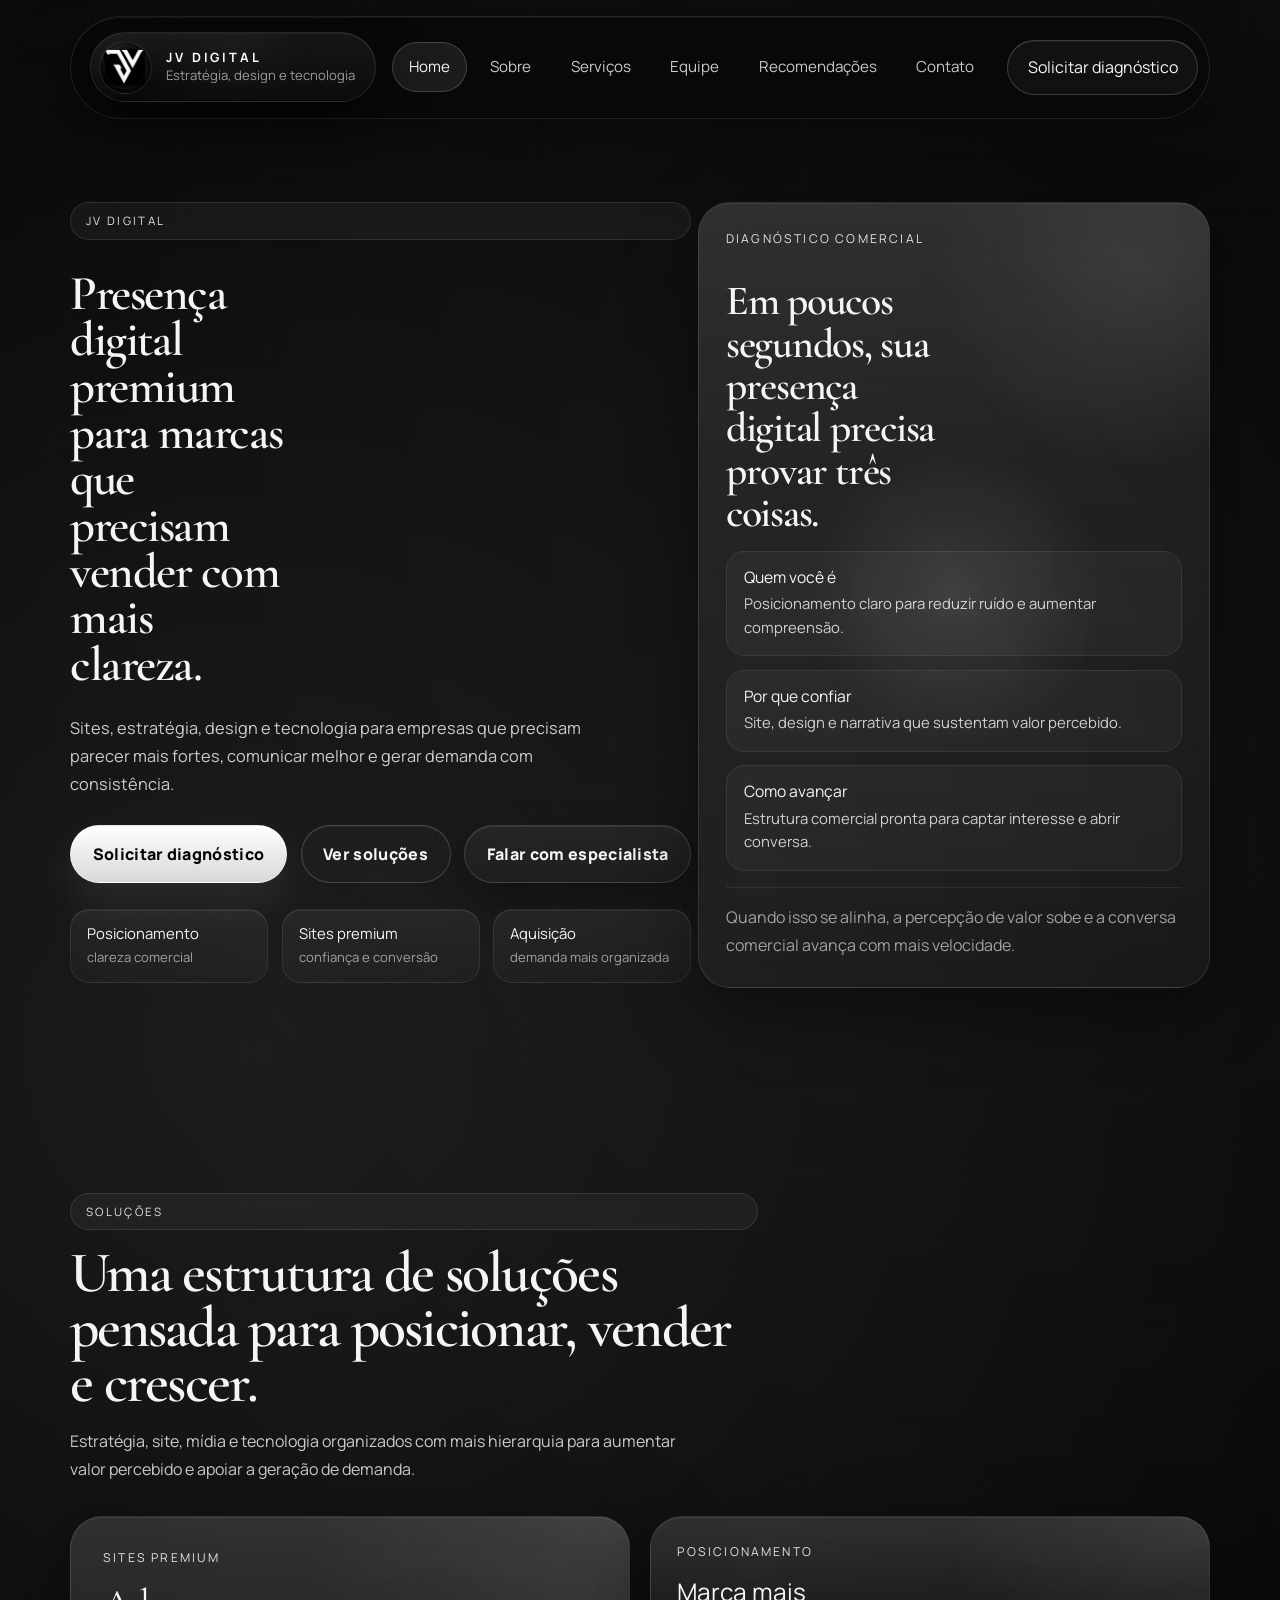
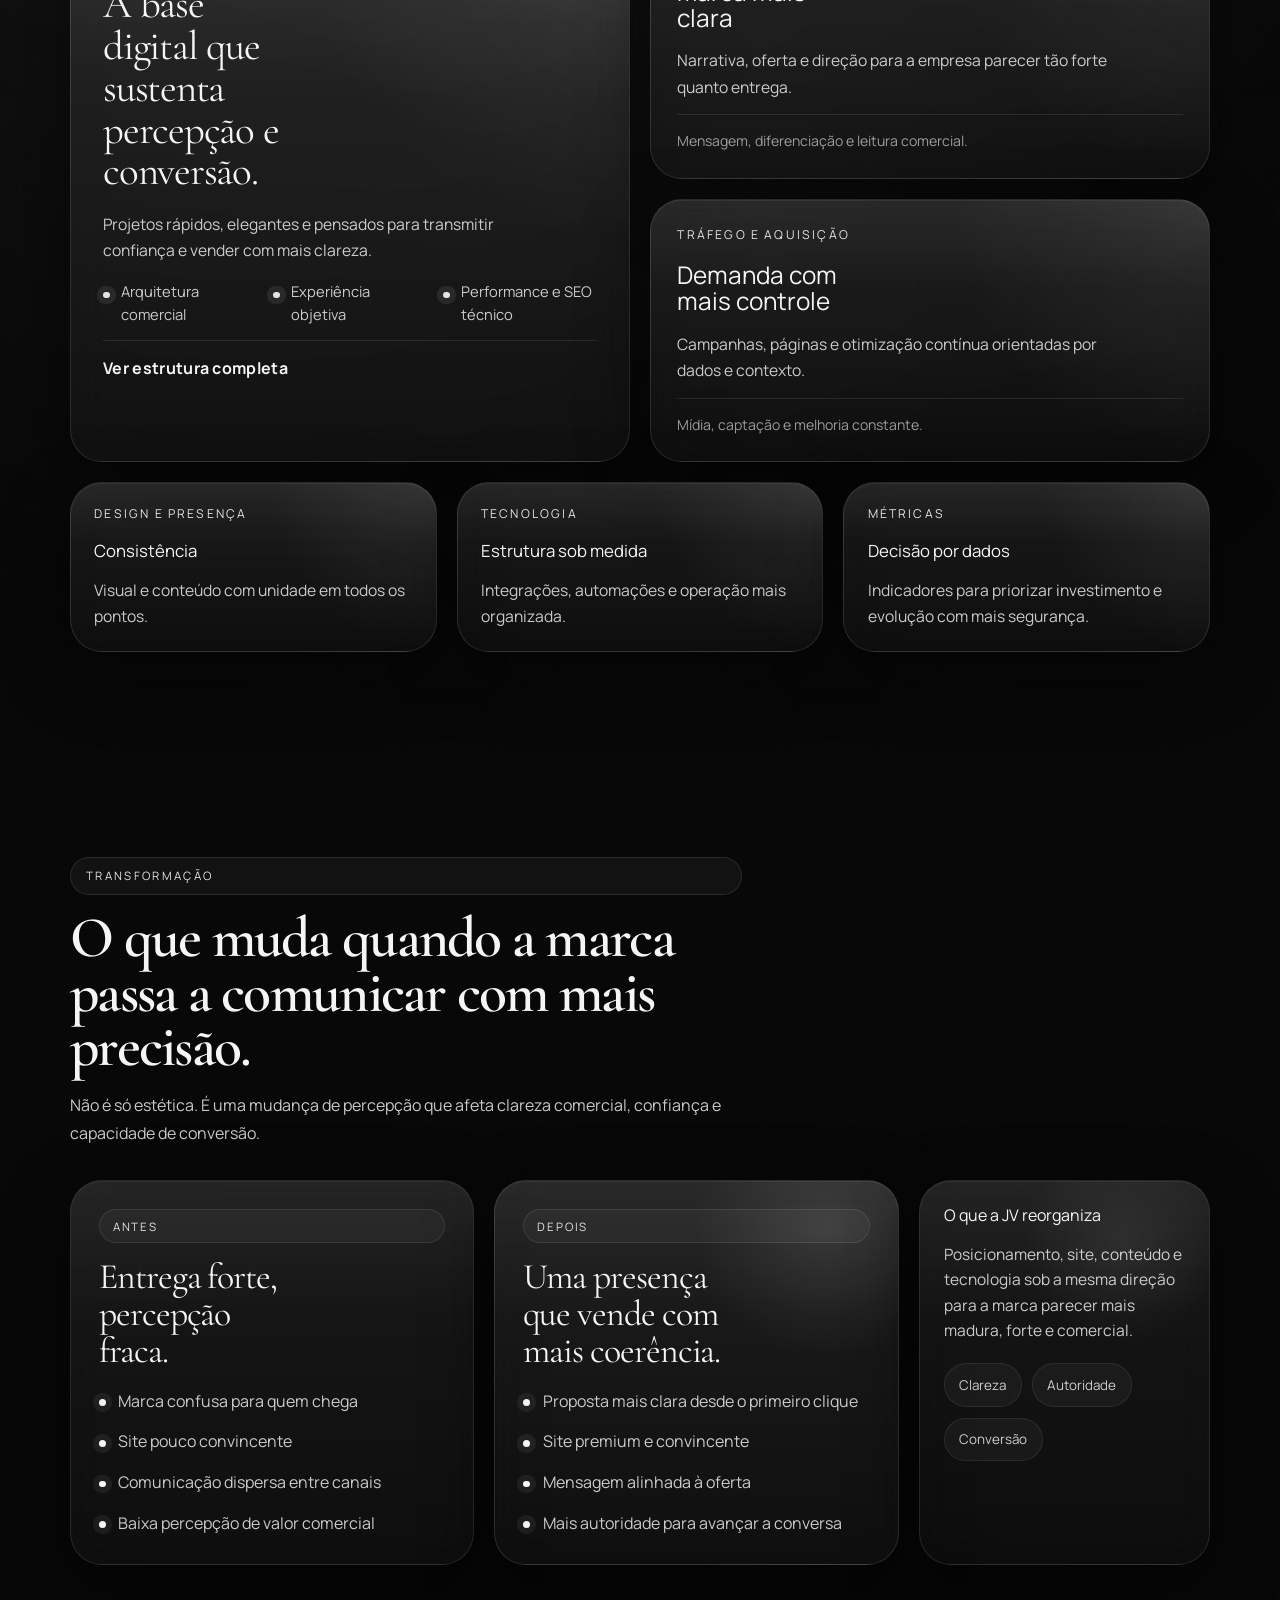
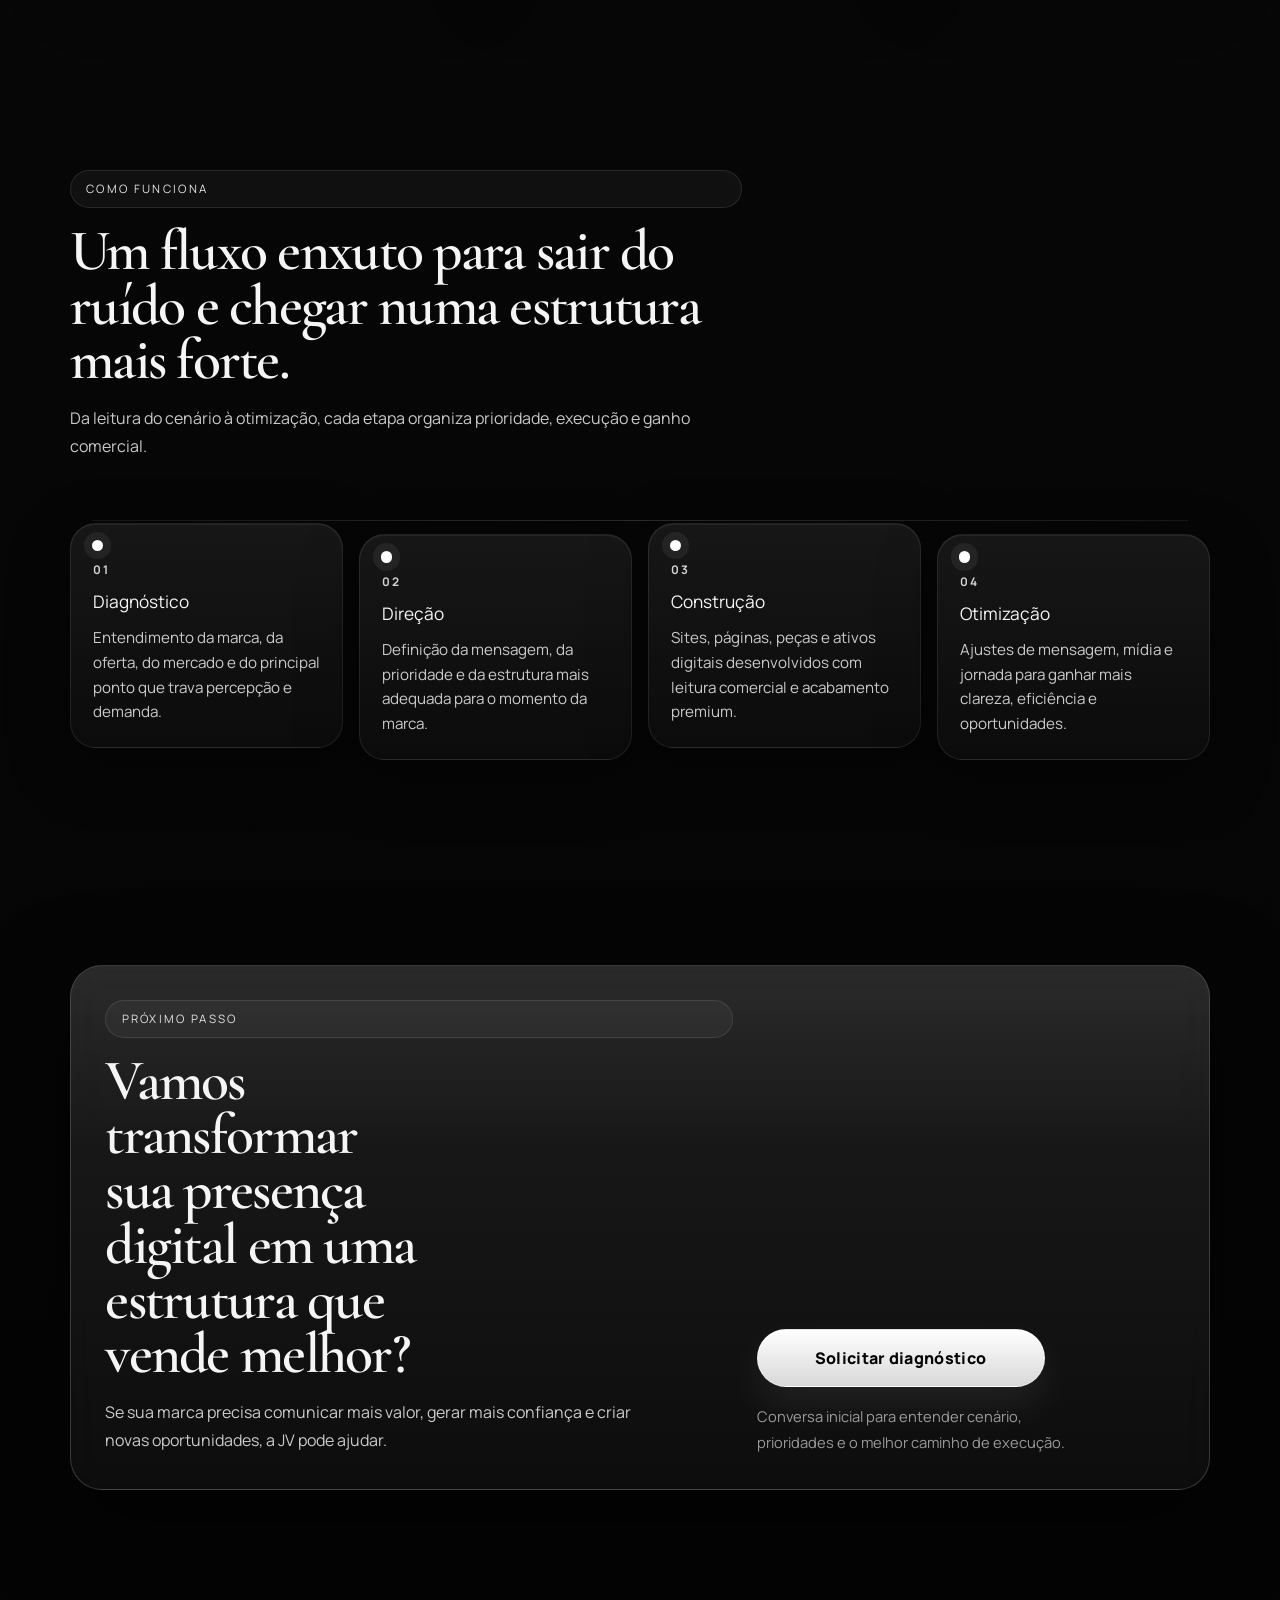
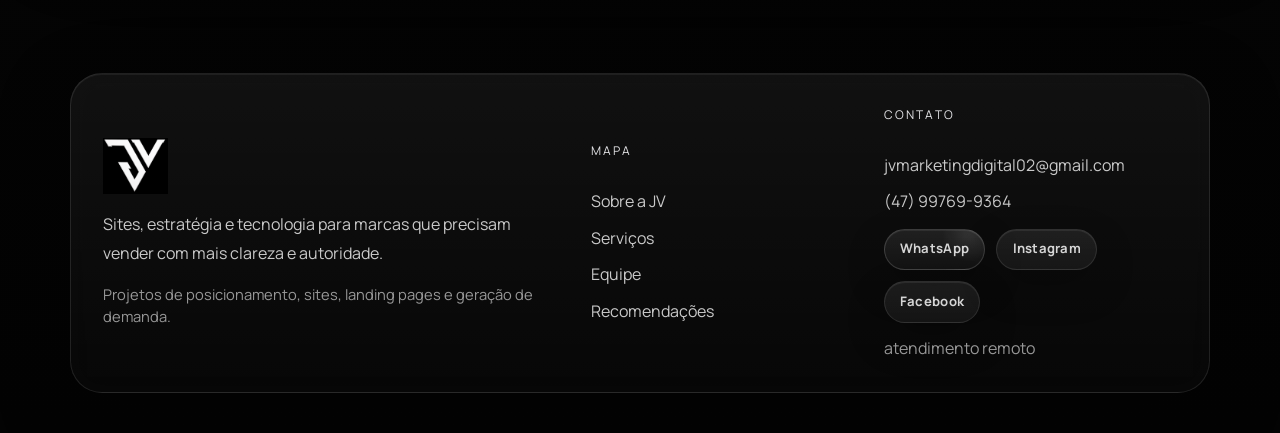
==== index.html @ 5d3bb188 "confg e-mail" ====
<!DOCTYPE html>
<html lang="pt-BR">
<head>
    <meta charset="UTF-8">
    <meta name="viewport" content="width=device-width, initial-scale=1.0">
    <title>JV Digital | Presen&ccedil;a digital premium para vender com clareza</title>
    <meta name="description" content="A JV Digital cria sites, estrat&eacute;gia, design e tecnologia para empresas que precisam comunicar mais valor, vender com mais clareza e gerar demanda com consist&ecirc;ncia.">
    <meta name="theme-color" content="#090806">
    <link rel="icon" href="./assets/img/favicon.svg" type="image/svg+xml">
    <link rel="preconnect" href="https://fonts.googleapis.com">
    <link rel="preconnect" href="https://fonts.gstatic.com" crossorigin>
    <link href="https://fonts.googleapis.com/css2?family=Cormorant+Garamond:wght@500;600;700&family=Manrope:wght@400;500;600;700;800&display=swap" rel="stylesheet">
    <link rel="preload" href="./assets/img/logo-jv-preloader.svg" as="image" type="image/svg+xml">
    <style>html,body{background:#000;}</style>
    <link rel="stylesheet" href="./assets/css/reset.css">
    <link rel="stylesheet" href="./assets/css/variables.css">
    <link rel="stylesheet" href="./assets/css/global.css">
    <link rel="stylesheet" href="./assets/css/animations.css">
    <link rel="stylesheet" href="./assets/css/components.css">
    <link rel="stylesheet" href="./assets/css/pages.css">
</head>
<body class="page-home">
    <div id="jv-preloader" class="jv-preloader" aria-label="Carregando JV Digital">
        <div class="jv-preloader__scene">
            <div class="jv-preloader__aura" aria-hidden="true"></div>
            <img
                src="./assets/img/logo-jv-preloader.svg"
                alt="Logo JV Digital"
                class="jv-preloader__logo"
                fetchpriority="high"
                decoding="async"
            >
            <span class="jv-preloader__line" aria-hidden="true"></span>
        </div>
    </div>

    <header class="site-header">
        <div class="container">
            <div class="header-inner">
                <a class="brand-badge" href="./index.html" aria-label="JV Digital - p&aacute;gina inicial">
                    <span class="brand-badge__media">
                        <img src="./assets/img/logo1.png" alt="JV Digital" class="brand-badge__logo">
                    </span>
                    <span class="brand-badge__content">
                        <strong class="brand-badge__title">JV Digital</strong>
                        <small class="brand-badge__subtitle">Estrat&eacute;gia, design e tecnologia</small>
                    </span>
                </a>
                <button class="menu-toggle" id="menuToggle" aria-label="Abrir menu principal" aria-controls="mainNav" aria-expanded="false">
                    <span></span>
                    <span></span>
                    <span></span>
                </button>
                <nav class="main-nav" id="mainNav" aria-label="Principal">
                    <a href="index.html" aria-current="page">Home</a>
                    <a href="sobre.html">Sobre</a>
                    <a href="servicos.html">Servi&ccedil;os</a>
                    <a href="equipe.html">Equipe</a>
                    <a href="carta-recomendacao.html">Recomenda&ccedil;&otilde;es</a>
                    <a href="contato.html">Contato</a>
                </nav>
                <a href="./contato.html#diagnostico" class="header-cta" aria-label="Ir para o formul&aacute;rio de diagn&oacute;stico da JV Digital">Solicitar diagn&oacute;stico</a>
            </div>
        </div>
    </header>

    <main>
        <section class="page-hero">
            <div class="container hero-grid">
                <div class="hero-copy" data-reveal>
                    <span class="section-tag">JV Digital</span>
                    <h1>Presen&ccedil;a digital premium para marcas que precisam vender com mais clareza.</h1>
                    <p class="lead">Sites, estrat&eacute;gia, design e tecnologia para empresas que precisam parecer mais fortes, comunicar melhor e gerar demanda com consist&ecirc;ncia.</p>
                    <div class="hero-actions hero-actions--home">
                        <a href="./contato.html#diagnostico" class="btn btn-primary">Solicitar diagn&oacute;stico</a>
                        <a href="./servicos.html" class="btn btn-secondary btn--desktop-only">Ver solu&ccedil;&otilde;es</a>
                        <a href="https://wa.me/5547997699364?text=Ol%C3%A1%2C%20JV%20Digital%21%20Gostaria%20de%20solicitar%20um%20diagn%C3%B3stico%20para%20minha%20marca." class="btn btn-ghost btn--whatsapp" target="_blank" rel="noopener noreferrer" aria-label="Falar com especialista da JV Digital no WhatsApp">Falar com especialista</a>
                    </div>
                    <div class="hero-strip" aria-label="Frentes principais da JV Digital">
                        <article class="hero-strip__item">
                            <strong>Posicionamento</strong>
                            <span>clareza comercial</span>
                        </article>
                        <article class="hero-strip__item">
                            <strong>Sites premium</strong>
                            <span>confian&ccedil;a e convers&atilde;o</span>
                        </article>
                        <article class="hero-strip__item">
                            <strong>Aquisi&ccedil;&atilde;o</strong>
                            <span>demanda mais organizada</span>
                        </article>
                    </div>
                </div>

                <aside class="spotlight-panel hero-panel hero-panel--diagnostic" data-reveal data-spotlight>
                    <span class="panel-eyebrow">Diagn&oacute;stico comercial</span>
                    <h2>Em poucos segundos, sua presen&ccedil;a digital precisa provar tr&ecirc;s coisas.</h2>
                    <div class="hero-panel__checks">
                        <article class="hero-panel__check">
                            <strong>Quem voc&ecirc; &eacute;</strong>
                            <p>Posicionamento claro para reduzir ru&iacute;do e aumentar compreens&atilde;o.</p>
                        </article>
                        <article class="hero-panel__check">
                            <strong>Por que confiar</strong>
                            <p>Site, design e narrativa que sustentam valor percebido.</p>
                        </article>
                        <article class="hero-panel__check">
                            <strong>Como avan&ccedil;ar</strong>
                            <p>Estrutura comercial pronta para captar interesse e abrir conversa.</p>
                        </article>
                    </div>
                    <p class="panel-note">Quando isso se alinha, a percep&ccedil;&atilde;o de valor sobe e a conversa comercial avan&ccedil;a com mais velocidade.</p>
                </aside>
            </div>
        </section>

        <section class="section section-solutions">
            <div class="container">
                <div class="section-heading" data-reveal>
                    <span class="section-tag">Solu&ccedil;&otilde;es</span>
                    <h2>Uma estrutura de solu&ccedil;&otilde;es pensada para posicionar, vender e crescer.</h2>
                    <p>Estrat&eacute;gia, site, m&iacute;dia e tecnologia organizados com mais hierarquia para aumentar valor percebido e apoiar a gera&ccedil;&atilde;o de demanda.</p>
                </div>
                <div class="solutions-editorial">
                    <article class="feature-card feature-card--primary" data-reveal data-spotlight>
                        <span class="feature-kicker">Sites premium</span>
                        <h3>A base digital que sustenta percep&ccedil;&atilde;o e convers&atilde;o.</h3>
                        <p>Projetos r&aacute;pidos, elegantes e pensados para transmitir confian&ccedil;a e vender com mais clareza.</p>
                        <ul class="feature-list feature-list--compact">
                            <li>Arquitetura comercial</li>
                            <li>Experi&ecirc;ncia objetiva</li>
                            <li>Performance e SEO t&eacute;cnico</li>
                        </ul>
                        <a href="servicos.html" class="feature-card__cta">Ver estrutura completa</a>
                    </article>
                    <article class="feature-card feature-card--medium feature-card--positioning" data-reveal data-spotlight>
                        <span class="feature-kicker">Posicionamento</span>
                        <h3>Marca mais clara</h3>
                        <p>Narrativa, oferta e dire&ccedil;&atilde;o para a empresa parecer t&atilde;o forte quanto entrega.</p>
                        <span class="feature-card__note">Mensagem, diferencia&ccedil;&atilde;o e leitura comercial.</span>
                    </article>
                    <article class="feature-card feature-card--medium feature-card--traffic" data-reveal data-spotlight>
                        <span class="feature-kicker">Tr&aacute;fego e aquisi&ccedil;&atilde;o</span>
                        <h3>Demanda com mais controle</h3>
                        <p>Campanhas, p&aacute;ginas e otimiza&ccedil;&atilde;o cont&iacute;nua orientadas por dados e contexto.</p>
                        <span class="feature-card__note">M&iacute;dia, capta&ccedil;&atilde;o e melhoria constante.</span>
                    </article>
                    <article class="feature-card feature-card--compact feature-card--design" data-reveal data-spotlight>
                        <span class="feature-kicker">Design e presen&ccedil;a</span>
                        <h3>Consist&ecirc;ncia</h3>
                        <p>Visual e conte&uacute;do com unidade em todos os pontos.</p>
                    </article>
                    <article class="feature-card feature-card--compact feature-card--technology" data-reveal data-spotlight>
                        <span class="feature-kicker">Tecnologia</span>
                        <h3>Estrutura sob medida</h3>
                        <p>Integra&ccedil;&otilde;es, automa&ccedil;&otilde;es e opera&ccedil;&atilde;o mais organizada.</p>
                    </article>
                    <article class="feature-card feature-card--compact feature-card--metrics" data-reveal data-spotlight>
                        <span class="feature-kicker">M&eacute;tricas</span>
                        <h3>Decis&atilde;o por dados</h3>
                        <p>Indicadores para priorizar investimento e evolu&ccedil;&atilde;o com mais seguran&ccedil;a.</p>
                    </article>
                </div>
            </div>
        </section>

        <section class="section section-shift">
            <div class="container">
                <div class="section-heading section-heading--shift" data-reveal>
                    <span class="section-tag">Transforma&ccedil;&atilde;o</span>
                    <h2>O que muda quando a marca passa a comunicar com mais precis&atilde;o.</h2>
                    <p>N&atilde;o &eacute; s&oacute; est&eacute;tica. &Eacute; uma mudan&ccedil;a de percep&ccedil;&atilde;o que afeta clareza comercial, confian&ccedil;a e capacidade de convers&atilde;o.</p>
                </div>
                <div class="shift-grid">
                    <article class="shift-card shift-card--before" data-reveal>
                        <span class="shift-card__label">Antes</span>
                        <h3>Entrega forte, percep&ccedil;&atilde;o fraca.</h3>
                        <ul class="shift-list">
                            <li>Marca confusa para quem chega</li>
                            <li>Site pouco convincente</li>
                            <li>Comunica&ccedil;&atilde;o dispersa entre canais</li>
                            <li>Baixa percep&ccedil;&atilde;o de valor comercial</li>
                        </ul>
                    </article>
                    <article class="shift-card shift-card--after" data-reveal data-spotlight>
                        <span class="shift-card__label">Depois</span>
                        <h3>Uma presen&ccedil;a que vende com mais coer&ecirc;ncia.</h3>
                        <ul class="shift-list">
                            <li>Proposta mais clara desde o primeiro clique</li>
                            <li>Site premium e convincente</li>
                            <li>Mensagem alinhada &agrave; oferta</li>
                            <li>Mais autoridade para avan&ccedil;ar a conversa</li>
                        </ul>
                    </article>
                    <aside class="shift-aside" data-reveal>
                        <strong>O que a JV reorganiza</strong>
                        <p>Posicionamento, site, conte&uacute;do e tecnologia sob a mesma dire&ccedil;&atilde;o para a marca parecer mais madura, forte e comercial.</p>
                        <div class="shift-aside__chips">
                            <span>Clareza</span>
                            <span>Autoridade</span>
                            <span>Convers&atilde;o</span>
                        </div>
                    </aside>
                </div>
            </div>
        </section>

        <section class="section section-process">
            <div class="container">
                <div class="section-heading section-heading--process" data-reveal>
                    <span class="section-tag">Como funciona</span>
                    <h2>Um fluxo enxuto para sair do ru&iacute;do e chegar numa estrutura mais forte.</h2>
                    <p>Da leitura do cen&aacute;rio &agrave; otimiza&ccedil;&atilde;o, cada etapa organiza prioridade, execu&ccedil;&atilde;o e ganho comercial.</p>
                </div>
                <div class="timeline-flow" data-reveal>
                    <article class="timeline-step">
                        <span class="timeline-step__index">01</span>
                        <h3>Diagn&oacute;stico</h3>
                        <p>Entendimento da marca, da oferta, do mercado e do principal ponto que trava percep&ccedil;&atilde;o e demanda.</p>
                    </article>
                    <article class="timeline-step">
                        <span class="timeline-step__index">02</span>
                        <h3>Dire&ccedil;&atilde;o</h3>
                        <p>Defini&ccedil;&atilde;o da mensagem, da prioridade e da estrutura mais adequada para o momento da marca.</p>
                    </article>
                    <article class="timeline-step">
                        <span class="timeline-step__index">03</span>
                        <h3>Constru&ccedil;&atilde;o</h3>
                        <p>Sites, p&aacute;ginas, pe&ccedil;as e ativos digitais desenvolvidos com leitura comercial e acabamento premium.</p>
                    </article>
                    <article class="timeline-step">
                        <span class="timeline-step__index">04</span>
                        <h3>Otimiza&ccedil;&atilde;o</h3>
                        <p>Ajustes de mensagem, m&iacute;dia e jornada para ganhar mais clareza, efici&ecirc;ncia e oportunidades.</p>
                    </article>
                </div>
            </div>
        </section>

        <section class="section section-cta-home">
            <div class="container">
                <div class="cta-panel cta-panel--home" data-reveal data-spotlight>
                    <div class="cta-panel__content">
                        <span class="section-tag">Pr&oacute;ximo passo</span>
                        <h2>Vamos transformar sua presen&ccedil;a digital em uma estrutura que vende melhor?</h2>
                        <p>Se sua marca precisa comunicar mais valor, gerar mais confian&ccedil;a e criar novas oportunidades, a JV pode ajudar.</p>
                    </div>
                    <div class="cta-panel__conversion">
                        <a href="./contato.html#diagnostico" class="btn btn-primary">Solicitar diagn&oacute;stico</a>
                        <p class="small-note">Conversa inicial para entender cen&aacute;rio, prioridades e o melhor caminho de execu&ccedil;&atilde;o.</p>
                    </div>
                </div>
            </div>
        </section>
    </main>

    <footer class="site-footer">
        <div class="container">
            <div class="footer-grid" data-reveal>
                <div class="footer-brand">
                    <img src="./assets/img/logo1.png" alt="JV Digital" class="footer-logo">
                    <p>Sites, estrat&eacute;gia e tecnologia para marcas que precisam vender com mais clareza e autoridade.</p>
                    <span class="footer-note">Projetos de posicionamento, sites, landing pages e gera&ccedil;&atilde;o de demanda.</span>
                </div>
                <div class="footer-column">
                    <span class="footer-title">Mapa</span>
                    <a href="sobre.html">Sobre a JV</a>
                    <a href="servicos.html">Servi&ccedil;os</a>
                    <a href="equipe.html">Equipe</a>
                    <a href="carta-recomendacao.html">Recomenda&ccedil;&otilde;es</a>
                </div>
                <div class="footer-column">
                    <span class="footer-title">Contato</span>
                    <a href="mailto:jvmarketingdigital02@gmail.com">jvmarketingdigital02@gmail.com</a>
                    <a href="https://wa.me/5547997699364?text=Ol%C3%A1%2C%20JV%20Digital%21%20Gostaria%20de%20solicitar%20um%20diagn%C3%B3stico%20para%20minha%20marca." target="_blank" rel="noopener noreferrer" aria-label="Chamar a JV Digital no WhatsApp pelo n&uacute;mero 47 99769-9364">(47) 99769-9364</a>
                    <div class="social-links social-links--footer" aria-label="Redes sociais da JV Digital">
                        <a class="social-link social-link--primary" href="https://wa.me/5547997699364?text=Ol%C3%A1%2C%20JV%20Digital%21%20Gostaria%20de%20solicitar%20um%20diagn%C3%B3stico%20para%20minha%20marca." target="_blank" rel="noopener noreferrer" aria-label="Chamar a JV Digital no WhatsApp">WhatsApp</a>
                        <a class="social-link" href="https://www.instagram.com/agenciajv.com.br/" target="_blank" rel="noopener noreferrer" aria-label="Abrir Instagram da JV Digital">Instagram</a>
                        <a class="social-link" href="https://www.facebook.com/profile.php?id=61589395239649" target="_blank" rel="noopener noreferrer" aria-label="Abrir Facebook da JV Digital">Facebook</a>
                    </div>
                    <span class="footer-meta">atendimento remoto</span>
                </div>
            </div>
        </div>
    </footer>

    <script src="./assets/js/main.js"></script>
    <script src="./assets/js/menu.js"></script>
    <script src="./assets/js/animations.js"></script>
    <script src="./assets/js/scroll-effects.js"></script>
</body>
</html>
---- assets/css/variables.css ----
/* Variables */
:root {
    color-scheme: dark;
    --font-body: "Manrope", "Segoe UI", sans-serif;
    --font-display: "Cormorant Garamond", Georgia, serif;
    --color-bg: #030303;
    --color-bg-soft: #080808;
    --color-bg-elevated: #101010;
    --color-surface: rgba(255, 255, 255, 0.045);
    --color-surface-strong: rgba(255, 255, 255, 0.075);
    --color-white: #ffffff;
    --color-text: #f5f5f5;
    --color-text-soft: rgba(255, 255, 255, 0.78);
    --color-muted: rgba(255, 255, 255, 0.58);
    --color-gray-100: #f4f4f5;
    --color-gray-200: #e4e4e7;
    --color-gray-300: #d4d4d8;
    --color-gray-400: #a1a1aa;
    --color-gray-500: #71717a;
    --color-gray-700: #3f3f46;
    --color-gray-800: #27272a;
    --color-gray-900: #18181b;
    --color-border: rgba(255, 255, 255, 0.10);
    --color-border-strong: rgba(255, 255, 255, 0.18);
    --color-primary: #ffffff;
    --color-primary-soft: rgba(255, 255, 255, 0.12);
    --color-accent: #d9d9d9;
    --bg: var(--color-bg);
    --bg-deep: var(--color-bg-soft);
    --bg-panel: rgba(255, 255, 255, 0.045);
    --bg-panel-strong: rgba(255, 255, 255, 0.075);
    --bg-soft: rgba(255, 255, 255, 0.035);
    --surface: var(--color-surface);
    --surface-strong: var(--color-surface-strong);
    --border: var(--color-border);
    --border-strong: var(--color-border-strong);
    --text: var(--color-text);
    --text-soft: var(--color-text-soft);
    --muted: var(--color-muted);
    --accent: var(--color-accent);
    --accent-strong: var(--color-primary);
    --accent-deep: var(--color-gray-500);
    --accent-rgb: 217, 217, 217;
    --panel-gradient: linear-gradient(180deg, rgba(255, 255, 255, 0.075), rgba(255, 255, 255, 0.03));
    --panel-gradient-soft: linear-gradient(180deg, rgba(255, 255, 255, 0.058), rgba(255, 255, 255, 0.02));
    --panel-gradient-strong: linear-gradient(180deg, rgba(255, 255, 255, 0.1), rgba(255, 255, 255, 0.04));
    --shadow-soft: 0 18px 60px rgba(0, 0, 0, 0.38);
    --shadow-premium: 0 30px 90px rgba(0, 0, 0, 0.55);
    --shadow-inset: inset 0 1px 0 rgba(255, 255, 255, 0.06);
    --shadow: var(--shadow-premium);
    --radius-lg: 32px;
    --radius-md: 24px;
    --radius-sm: 18px;
    --radius-xs: 12px;
    --max-width: 1180px;
    --section-gap: clamp(4rem, 8vw, 7rem);
    --transition: 260ms cubic-bezier(0.2, 0.8, 0.2, 1);
}

@media (prefers-reduced-motion: reduce) {
    :root {
        scroll-behavior: auto;
        --transition: 120ms ease;
    }
}
---- assets/css/global.css ----
/* Global styles */
html,
body {
    width: 100%;
    max-width: 100%;
    overflow-x: hidden;
    background-color: var(--color-bg);
}

body {
    overflow-x: hidden;
    overscroll-behavior-x: none;
    font-family: var(--font-body);
    color: var(--text);
    background:
        radial-gradient(circle at 20% 20%, rgba(255, 255, 255, 0.08), transparent 28%),
        radial-gradient(circle at 80% 10%, rgba(255, 255, 255, 0.045), transparent 32%),
        linear-gradient(180deg, var(--color-bg) 0%, var(--color-bg-soft) 48%, var(--color-bg) 100%);
}

body::before {
    content: "";
    position: fixed;
    inset: 0;
    pointer-events: none;
    background:
        linear-gradient(180deg, rgba(255, 255, 255, 0.04), transparent 32%),
        repeating-linear-gradient(
            90deg,
            transparent 0,
            transparent 88px,
            rgba(255, 255, 255, 0.022) 88px,
            rgba(255, 255, 255, 0.022) 89px
        );
    opacity: 0.48;
}

body.menu-open {
    overflow: hidden;
    overscroll-behavior: none;
    touch-action: pan-y;
}

body.is-loading {
    overflow: hidden;
    overscroll-behavior: none;
    touch-action: none;
}

body.site-loaded {
    overflow-x: hidden;
}

main {
    position: relative;
    padding-bottom: 5rem;
}

a,
button {
    transition:
        color var(--transition),
        background-color var(--transition),
        border-color var(--transition),
        transform var(--transition),
        box-shadow var(--transition),
        opacity var(--transition);
}

:focus-visible {
    outline: 2px solid rgba(255, 255, 255, 0.72);
    outline-offset: 4px;
}

p {
    max-width: 46rem;
    color: var(--text-soft);
    font-size: 1rem;
    line-height: 1.78;
}

h1,
h2,
h3,
h4 {
    color: var(--text);
}

.container {
    width: min(100%, var(--max-width));
    margin: 0 auto;
    padding: 0 1.25rem;
}

.site-header {
    position: sticky;
    top: 0;
    z-index: 40;
    padding: 1rem 0 0;
}

.header-inner {
    display: flex;
    align-items: center;
    gap: 1rem;
    padding: 0.95rem 1.2rem;
    border: 1px solid var(--border);
    border-radius: 999px;
    background: rgba(7, 7, 8, 0.72);
    backdrop-filter: blur(18px);
    box-shadow: var(--shadow-soft), var(--shadow-inset);
}

.site-header.scrolled .header-inner {
    background: rgba(6, 6, 7, 0.9);
    border-color: var(--border-strong);
}

.brand-badge {
    position: relative;
    display: inline-flex;
    align-items: center;
    gap: 0.9rem;
    min-width: 0;
    min-height: 4.1rem;
    padding: 0.48rem 1.15rem 0.48rem 0.5rem;
    border: 1px solid var(--border);
    border-radius: 999px;
    background: var(--panel-gradient-soft);
    box-shadow:
        0 18px 55px rgba(0, 0, 0, 0.45),
        var(--shadow-inset),
        inset 0 -1px 0 rgba(0, 0, 0, 0.32);
    text-decoration: none;
    overflow: hidden;
    isolation: isolate;
    flex-shrink: 0;
    transition:
        transform var(--transition),
        border-color var(--transition),
        box-shadow var(--transition),
        background-position var(--transition);
}

.brand-badge::before {
    content: "";
    position: absolute;
    inset: 1px;
    border-radius: inherit;
    background:
        linear-gradient(135deg, rgba(255, 255, 255, 0.08), transparent 34%),
        radial-gradient(circle at top, rgba(255, 255, 255, 0.06), transparent 56%);
    opacity: 0.55;
    pointer-events: none;
}

.brand-badge:hover,
.brand-badge:focus-visible {
    transform: translateY(-1px);
    border-color: var(--border-strong);
    box-shadow:
        0 22px 60px rgba(0, 0, 0, 0.5),
        inset 0 1px 0 rgba(255, 255, 255, 0.08),
        inset 0 -1px 0 rgba(0, 0, 0, 0.34);
}

.brand-badge__media {
    position: relative;
    z-index: 1;
    display: grid;
    place-items: center;
    width: clamp(2.8rem, 4.5vw, 3.3rem);
    height: clamp(2.8rem, 4.5vw, 3.3rem);
    border: 1px solid var(--border);
    border-radius: 50%;
    background:
        radial-gradient(circle at 32% 28%, rgba(255, 255, 255, 0.08), transparent 38%),
        linear-gradient(180deg, rgba(17, 17, 18, 0.98), rgba(6, 6, 7, 0.98));
    box-shadow:
        0 14px 32px rgba(0, 0, 0, 0.42),
        inset 0 1px 0 rgba(255, 255, 255, 0.05);
    overflow: hidden;
    flex-shrink: 0;
}

.brand-badge__media::after {
    content: "";
    position: absolute;
    inset: 0.22rem;
    border: 1px solid rgba(255, 255, 255, 0.06);
    border-radius: 50%;
    pointer-events: none;
}

.brand-badge__logo {
    display: block;
    width: 82%;
    height: 82%;
    object-fit: contain;
    transform: translateX(-1px);
    filter: drop-shadow(0 6px 14px rgba(0, 0, 0, 0.22));
}

.brand-badge__content {
    position: relative;
    z-index: 1;
    display: grid;
    gap: 0.28rem;
    min-width: 0;
    padding-right: 0.1rem;
}

.brand-badge__title {
    color: var(--color-white);
    font-size: 0.8rem;
    font-weight: 700;
    letter-spacing: 0.22em;
    line-height: 1;
    text-transform: uppercase;
    white-space: nowrap;
}

.brand-badge__subtitle {
    display: block;
    max-width: min(16rem, 40vw);
    color: var(--muted);
    font-size: 0.82rem;
    line-height: 1.15;
    white-space: nowrap;
    overflow: hidden;
    text-overflow: ellipsis;
}

.main-nav {
    display: flex;
    align-items: center;
    gap: 0.35rem;
    margin-left: auto;
}

.main-nav a {
    padding: 0.78rem 1rem;
    border: 1px solid transparent;
    border-radius: 999px;
    color: var(--text-soft);
    font-size: 0.95rem;
}

.main-nav a:hover,
.main-nav a:focus-visible {
    color: var(--text);
    background: var(--surface);
}

.main-nav a[aria-current="page"] {
    border-color: var(--border-strong);
    background: rgba(255, 255, 255, 0.08);
    color: var(--text);
}

.header-cta {
    display: inline-flex;
    align-items: center;
    justify-content: center;
    padding: 0.9rem 1.2rem;
    border: 1px solid var(--border-strong);
    border-radius: 999px;
    color: var(--text);
    background: rgba(255, 255, 255, 0.04);
    box-shadow: var(--shadow-inset);
    white-space: nowrap;
}

.header-cta:hover,
.header-cta:focus-visible {
    border-color: rgba(255, 255, 255, 0.28);
    background: rgba(255, 255, 255, 0.08);
    transform: translateY(-1px);
}

.menu-toggle {
    display: none;
    width: 46px;
    height: 46px;
    align-items: center;
    justify-content: center;
    border: 1px solid var(--border);
    border-radius: 50%;
    background: rgba(255, 255, 255, 0.04);
    flex-shrink: 0;
}

.menu-toggle span {
    position: absolute;
    width: 20px;
    height: 2px;
    border-radius: 999px;
    background: var(--text);
    transform-origin: center;
    transition: transform var(--transition), opacity var(--transition);
}

.menu-toggle span:nth-child(1) {
    transform: translateY(-6px);
}

.menu-toggle span:nth-child(3) {
    transform: translateY(6px);
}

.menu-toggle.open span:nth-child(1) {
    transform: rotate(45deg);
}

.menu-toggle.open span:nth-child(2) {
    opacity: 0;
}

.menu-toggle.open span:nth-child(3) {
    transform: rotate(-45deg);
}

.jv-preloader {
    position: fixed;
    inset: 0;
    z-index: 99999;
    display: grid;
    place-items: center;
    width: 100vw;
    min-height: 100vh;
    height: 100dvh;
    padding:
        max(1.25rem, env(safe-area-inset-top))
        max(1.25rem, env(safe-area-inset-right))
        max(1.25rem, env(safe-area-inset-bottom))
        max(1.25rem, env(safe-area-inset-left));
    background:
        radial-gradient(circle at 50% 44%, rgba(255, 255, 255, 0.08), transparent 18%),
        radial-gradient(circle at center, rgba(255, 255, 255, 0.035), transparent 42%),
        linear-gradient(180deg, rgba(255, 255, 255, 0.03), transparent 22%),
        #000;
    overflow: clip;
    isolation: isolate;
    pointer-events: auto;
    user-select: none;
    transition:
        opacity 0.9s cubic-bezier(0.16, 1, 0.3, 1),
        visibility 0.9s steps(1, end);
}

.jv-preloader::before {
    content: "";
    position: absolute;
    inset: 0;
    background:
        radial-gradient(circle at center, rgba(255, 255, 255, 0.028), transparent 52%),
        linear-gradient(180deg, transparent 0%, rgba(0, 0, 0, 0.14) 100%);
    opacity: 0.8;
    pointer-events: none;
}

.jv-preloader__scene {
    position: relative;
    z-index: 1;
    display: grid;
    place-items: center;
    width: min(100%, 29rem);
    min-height: clamp(15rem, 34vw, 22rem);
    padding: clamp(1.4rem, 4vw, 2.4rem);
    transform: translate3d(0, 0, 0);
    transition:
        transform 0.9s cubic-bezier(0.16, 1, 0.3, 1),
        opacity 0.9s cubic-bezier(0.16, 1, 0.3, 1),
        filter 0.9s cubic-bezier(0.16, 1, 0.3, 1);
}

.jv-preloader__scene::after {
    content: "";
    position: absolute;
    top: 50%;
    left: 50%;
    width: clamp(4rem, 10vw, 6.75rem);
    height: 175%;
    background: linear-gradient(90deg, transparent 0%, rgba(255, 255, 255, 0.12) 50%, transparent 100%);
    transform: translate3d(-230%, -50%, 0) skewX(-17deg);
    filter: blur(12px);
    opacity: 0;
    mix-blend-mode: screen;
    pointer-events: none;
}

.jv-preloader__aura {
    position: absolute;
    top: 50%;
    left: 50%;
    width: clamp(16rem, 42vw, 31rem);
    aspect-ratio: 1;
    border-radius: 50%;
    transform: translate(-50%, -50%);
    background:
        radial-gradient(circle, rgba(255, 255, 255, 0.16) 0%, rgba(255, 255, 255, 0.075) 26%, rgba(255, 255, 255, 0.016) 58%, transparent 76%);
    filter: blur(26px);
    opacity: 0.78;
    transition:
        opacity 0.9s cubic-bezier(0.16, 1, 0.3, 1),
        transform 0.9s cubic-bezier(0.16, 1, 0.3, 1),
        filter 0.9s cubic-bezier(0.16, 1, 0.3, 1);
}

.jv-preloader__logo {
    position: relative;
    z-index: 2;
    width: clamp(132px, 32vw, 286px);
    height: auto;
    display: block;
    filter:
        drop-shadow(0 28px 55px rgba(0, 0, 0, 0.5))
        drop-shadow(0 0 26px rgba(255, 255, 255, 0.08));
    transform: translateZ(0);
    transition:
        opacity 0.9s cubic-bezier(0.16, 1, 0.3, 1),
        transform 0.9s cubic-bezier(0.16, 1, 0.3, 1),
        filter 0.9s cubic-bezier(0.16, 1, 0.3, 1);
}

.jv-preloader__line {
    position: absolute;
    left: 50%;
    bottom: clamp(0.8rem, 4vw, 1.5rem);
    z-index: 1;
    width: clamp(112px, 18vw, 168px);
    height: 1px;
    border-radius: 999px;
    transform: translateX(-50%);
    background: linear-gradient(90deg, transparent 0%, rgba(255, 255, 255, 0.72) 50%, transparent 100%);
    box-shadow: 0 0 18px rgba(255, 255, 255, 0.12);
    opacity: 0.56;
    transition:
        opacity 0.9s cubic-bezier(0.16, 1, 0.3, 1),
        transform 0.9s cubic-bezier(0.16, 1, 0.3, 1);
}

.jv-preloader--exit,
body.site-loaded .jv-preloader {
    opacity: 0;
    visibility: hidden;
    pointer-events: none;
}

.jv-preloader--exit .jv-preloader__scene,
body.site-loaded .jv-preloader__scene {
    opacity: 0;
    transform: translate3d(0, -0.9rem, 0) scale(0.985);
    filter: blur(5px);
}

.jv-preloader--exit .jv-preloader__aura,
body.site-loaded .jv-preloader__aura {
    opacity: 0;
    transform: translate(-50%, -50%) scale(1.08);
    filter: blur(34px);
}

.jv-preloader--exit .jv-preloader__logo,
body.site-loaded .jv-preloader__logo {
    opacity: 0;
    transform: scale(0.982);
    filter:
        drop-shadow(0 18px 42px rgba(0, 0, 0, 0.36))
        drop-shadow(0 0 20px rgba(255, 255, 255, 0.04));
}

.jv-preloader--exit .jv-preloader__line,
body.site-loaded .jv-preloader__line {
    opacity: 0;
    transform: translateX(-50%) scaleX(0.45);
}

.site-footer {
    padding: 0 0 2.5rem;
}

.footer-grid {
    display: grid;
    grid-template-columns: 1.4fr 0.8fr 0.9fr;
    gap: 2rem;
    padding: 2rem;
    border: 1px solid var(--border);
    border-radius: var(--radius-lg);
    background: var(--panel-gradient-soft);
    backdrop-filter: blur(18px);
    box-shadow: 0 22px 70px rgba(0, 0, 0, 0.42), var(--shadow-inset);
}

.footer-brand {
    display: grid;
    gap: 1rem;
}

.footer-brand img,
.footer-logo {
    display: block;
    width: auto;
    height: clamp(38px, 4.8vw, 56px);
    object-fit: contain;
}

.footer-title {
    display: inline-flex;
    margin-bottom: 1rem;
    color: var(--color-gray-200);
    font-size: 0.75rem;
    letter-spacing: 0.18em;
    text-transform: uppercase;
}

.footer-column {
    display: grid;
    align-content: start;
    gap: 0.8rem;
    color: var(--text-soft);
}

.footer-column a:hover,
.footer-column a:focus-visible {
    color: var(--text);
}

.footer-meta {
    color: var(--muted);
}

@media (max-width: 1040px) {
    .header-inner {
        border-radius: 28px;
    }

    .footer-grid {
        grid-template-columns: 1fr 1fr;
    }

    .footer-brand {
        grid-column: 1 / -1;
    }
}

@media (max-width: 900px) {
    .menu-toggle {
        position: relative;
        display: inline-flex;
        margin-left: auto;
        z-index: 130;
    }

    .header-cta {
        display: none;
    }

    .main-nav {
        position: fixed;
        inset: 0;
        z-index: 120;
        width: 100%;
        max-width: 100%;
        min-height: 100vh;
        height: 100dvh;
        padding:
            max(5.75rem, calc(env(safe-area-inset-top) + 5rem))
            max(1.5rem, calc(env(safe-area-inset-right) + 1.25rem))
            max(2rem, calc(env(safe-area-inset-bottom) + 1.5rem))
            max(1.5rem, calc(env(safe-area-inset-left) + 1.25rem));
        flex-direction: column;
        justify-content: center;
        align-items: center;
        gap: 0.9rem;
        margin-left: 0;
        border: 0;
        border-radius: 0;
        background:
            radial-gradient(circle at 80% 16%, rgba(255, 255, 255, 0.08), transparent 28%),
            linear-gradient(180deg, rgba(255, 255, 255, 0.04), transparent 20%),
            rgba(4, 4, 5, 0.96);
        backdrop-filter: blur(18px);
        box-shadow: none;
        opacity: 0;
        visibility: hidden;
        pointer-events: none;
        transform: translateY(-10px);
        transition:
            opacity var(--transition),
            visibility var(--transition),
            transform var(--transition);
        overflow-y: auto;
        overflow-x: hidden;
        overscroll-behavior: contain;
        -webkit-overflow-scrolling: touch;
    }

    .main-nav.open,
    body.menu-open .main-nav {
        opacity: 1;
        visibility: visible;
        pointer-events: auto;
        transform: translateY(0);
    }

    .main-nav a {
        display: inline-flex;
        align-items: center;
        justify-content: center;
        width: min(100%, 22rem);
        padding: 1rem 1.2rem;
        font-size: clamp(1.05rem, 4vw, 1.28rem);
        text-align: center;
    }

    body.menu-open .menu-toggle {
        position: fixed;
        top: max(1rem, calc(env(safe-area-inset-top) + 0.75rem));
        right: max(1rem, calc(env(safe-area-inset-right) + 1rem));
        margin-left: 0;
        border-color: var(--border-strong);
        background: rgba(255, 255, 255, 0.08);
        box-shadow: var(--shadow-inset);
    }
}

@media (max-width: 720px) {
    .container {
        padding: 0 1rem;
    }

    .site-header {
        padding-top: 0.8rem;
    }

    .header-inner {
        padding: 0.85rem 0.95rem;
        border-radius: 24px;
    }

    .brand-badge {
        gap: 0.7rem;
        min-height: 3.45rem;
        padding: 0.38rem 0.8rem 0.38rem 0.38rem;
        border-radius: 1.15rem;
    }

    .brand-badge__media {
        width: 2.55rem;
        height: 2.55rem;
        border-radius: 50%;
    }

    .brand-badge__content {
        gap: 0.2rem;
    }

    .brand-badge__title {
        font-size: 0.7rem;
        letter-spacing: 0.18em;
    }

    .brand-badge__subtitle {
        max-width: min(11.75rem, 47vw);
        font-size: 0.72rem;
    }

    .footer-grid {
        grid-template-columns: 1fr;
        padding: 1.6rem;
    }

    .jv-preloader__scene {
        min-height: clamp(13.5rem, 60vw, 18rem);
    }

    .jv-preloader__aura {
        width: clamp(13rem, 74vw, 22rem);
    }
}

@media (prefers-reduced-motion: reduce) {
    .jv-preloader {
        transition: none;
    }

    .jv-preloader__scene,
    .jv-preloader__aura,
    .jv-preloader__logo,
    .jv-preloader__line {
        transition: none;
    }
}
---- assets/css/animations.css ----
/* Motion */
.jv-preloader__scene {
    animation: preloaderSceneIn 1100ms cubic-bezier(0.16, 1, 0.3, 1) both;
}

.jv-preloader__aura {
    animation: preloaderAuraPulse 2800ms ease-in-out 320ms infinite;
}

.jv-preloader__line {
    animation: preloaderLineGlow 2200ms ease-in-out 120ms infinite;
}

.jv-preloader__scene::after {
    animation: preloaderSheenSweep 2600ms cubic-bezier(0.16, 1, 0.3, 1) 520ms infinite;
}

@keyframes preloaderSceneIn {
    0% {
        opacity: 0;
        transform: translateY(18px) scale(0.972);
        filter: blur(10px);
    }

    58% {
        opacity: 1;
        filter: blur(0);
    }

    100% {
        opacity: 1;
        transform: translateY(0) scale(1);
        filter: blur(0);
    }
}

@keyframes preloaderAuraPulse {
    0%,
    100% {
        opacity: 0.52;
        transform: translate(-50%, -50%) scale(0.97);
    }

    50% {
        opacity: 0.84;
        transform: translate(-50%, -50%) scale(1.02);
    }
}

@keyframes preloaderLineGlow {
    0%,
    100% {
        opacity: 0.38;
        transform: translateX(-50%) scaleX(0.82);
    }

    50% {
        opacity: 0.84;
        transform: translateX(-50%) scaleX(1);
    }
}

@keyframes preloaderSheenSweep {
    0% {
        opacity: 0;
        transform: translate3d(-230%, -50%, 0) skewX(-17deg);
    }

    14% {
        opacity: 0.32;
    }

    38% {
        opacity: 0.14;
    }

    68%,
    100% {
        opacity: 0;
        transform: translate3d(185%, -50%, 0) skewX(-17deg);
    }
}

.motion-ready [data-reveal] {
    opacity: 0;
    transform: translateY(28px);
    transition:
        opacity 0.8s ease,
        transform 0.8s ease;
    transition-delay: var(--reveal-delay, 0ms);
}

.motion-ready [data-reveal].is-visible {
    opacity: 1;
    transform: translateY(0);
}

@media (prefers-reduced-motion: reduce) {
    *,
    *::before,
    *::after {
        animation-duration: 0.01ms !important;
        animation-iteration-count: 1 !important;
        transition-duration: 0.01ms !important;
    }

    .jv-preloader__scene::after {
        opacity: 0;
    }
}
---- assets/css/components.css ----
/* Reusable components */
.section {
    position: relative;
    padding: var(--section-gap) 0;
}

.page-hero {
    padding: clamp(2.6rem, 7vw, 5.2rem) 0 var(--section-gap);
}

.hero-grid,
.split-section {
    display: grid;
    grid-template-columns: minmax(0, 1.15fr) minmax(290px, 0.85fr);
    gap: 1.5rem;
    align-items: start;
}

.hero-copy,
.stack-grid,
.section-heading,
.signal-stack,
.contact-actions,
.letter-body {
    display: grid;
    gap: 1rem;
}

.section-tag {
    display: inline-flex;
    align-self: start;
    padding: 0.58rem 0.95rem;
    border: 1px solid var(--border);
    border-radius: 999px;
    background: var(--surface);
    color: var(--color-gray-200);
    font-size: 0.72rem;
    letter-spacing: 0.2em;
    text-transform: uppercase;
}

.page-hero h1,
.section-heading h2,
.story-card h2,
.cta-panel h2,
.spotlight-panel h2,
.letter-card h2 {
    font-family: var(--font-display);
    font-weight: 600;
    line-height: 0.95;
    letter-spacing: -0.03em;
}

.page-hero h1 {
    max-width: 10ch;
    font-size: clamp(2.6rem, 7vw, 5.8rem);
}

.page-hero .lead {
    max-width: 34rem;
    font-size: 1rem;
    line-height: 1.7;
}

.hero-actions {
    display: flex;
    flex-wrap: wrap;
    gap: 0.85rem;
}

.trust-list,
.meta-list {
    display: flex;
    flex-wrap: wrap;
    gap: 0.75rem;
}

.trust-list li,
.meta-list li {
    padding: 0.72rem 0.95rem;
    border: 1px solid var(--border);
    border-radius: 999px;
    background: var(--surface);
    color: var(--text-soft);
    font-size: 0.88rem;
}

.btn {
    display: inline-flex;
    align-items: center;
    justify-content: center;
    gap: 0.65rem;
    padding: 1rem 1.35rem;
    border: 1px solid transparent;
    border-radius: 999px;
    font-weight: 800;
    letter-spacing: 0.02em;
}

.btn:hover,
.btn:focus-visible {
    transform: translateY(-2px);
}

.btn-primary {
    color: #050505;
    background: linear-gradient(180deg, #ffffff, #d8d8d8);
    border-color: rgba(255, 255, 255, 0.32);
    box-shadow:
        0 18px 40px rgba(255, 255, 255, 0.08),
        inset 0 1px 0 rgba(255, 255, 255, 0.82);
}

.btn-primary:hover,
.btn-primary:focus-visible {
    box-shadow:
        0 24px 60px rgba(255, 255, 255, 0.12),
        inset 0 1px 0 rgba(255, 255, 255, 0.9);
}

.btn-secondary {
    color: var(--text);
    border: 1px solid var(--border-strong);
    background: rgba(255, 255, 255, 0.02);
    box-shadow: var(--shadow-inset);
}

.btn-secondary:hover,
.btn-secondary:focus-visible {
    background: rgba(255, 255, 255, 0.06);
}

.btn-ghost {
    color: var(--text);
    border-color: rgba(255, 255, 255, 0.14);
    background: linear-gradient(180deg, rgba(255, 255, 255, 0.06), rgba(255, 255, 255, 0.025));
    box-shadow:
        0 18px 40px rgba(0, 0, 0, 0.28),
        inset 0 1px 0 rgba(255, 255, 255, 0.08);
}

.btn-ghost:hover,
.btn-ghost:focus-visible {
    background: linear-gradient(180deg, rgba(255, 255, 255, 0.09), rgba(255, 255, 255, 0.04));
    border-color: rgba(255, 255, 255, 0.24);
}

.form-grid {
    display: grid;
    grid-template-columns: repeat(2, minmax(0, 1fr));
    gap: 1rem;
}

.form-field {
    display: grid;
    gap: 0.58rem;
    min-width: 0;
}

.form-field--full {
    grid-column: 1 / -1;
}

.form-label {
    color: var(--text);
    font-size: 0.76rem;
    font-weight: 700;
    letter-spacing: 0.16em;
    text-transform: uppercase;
}

.form-label span {
    color: var(--color-gray-300);
}

.form-control {
    width: 100%;
    min-width: 0;
    padding: 1rem 1.05rem;
    border: 1px solid rgba(255, 255, 255, 0.12);
    border-radius: 1rem;
    background: rgba(255, 255, 255, 0.055);
    color: var(--text);
    box-shadow: var(--shadow-inset);
    transition:
        border-color var(--transition),
        background var(--transition),
        box-shadow var(--transition);
}

.form-control::placeholder {
    color: var(--muted);
}

.form-control:hover {
    background: rgba(255, 255, 255, 0.07);
}

.form-control:focus,
.form-control:focus-visible {
    outline: 0;
    border-color: rgba(255, 255, 255, 0.28);
    background: rgba(255, 255, 255, 0.08);
    box-shadow:
        0 0 0 4px rgba(255, 255, 255, 0.05),
        var(--shadow-inset);
}

.form-control--select {
    appearance: none;
    padding-right: 3rem;
    background-image:
        linear-gradient(45deg, transparent 50%, rgba(255, 255, 255, 0.7) 50%),
        linear-gradient(135deg, rgba(255, 255, 255, 0.7) 50%, transparent 50%);
    background-position:
        calc(100% - 1.3rem) calc(50% - 2px),
        calc(100% - 1rem) calc(50% - 2px);
    background-size: 8px 8px;
    background-repeat: no-repeat;
}

.form-control--select:invalid {
    color: var(--muted);
}

.form-control option {
    color: #050505;
}

.form-note {
    color: var(--text-soft);
    font-size: 0.95rem;
    line-height: 1.68;
}

.form-status {
    padding: 1rem 1.05rem;
    border: 1px solid rgba(255, 255, 255, 0.12);
    border-radius: 1rem;
    font-size: 0.94rem;
    line-height: 1.6;
}

.form-status--success {
    border-color: rgba(154, 231, 187, 0.2);
    background: rgba(89, 163, 120, 0.12);
    color: #ecfff3;
}

.form-status--error {
    border-color: rgba(255, 188, 188, 0.2);
    background: rgba(183, 72, 72, 0.12);
    color: #fff0f0;
}

.form-honeypot {
    position: absolute;
    left: -9999px;
    width: 1px;
    height: 1px;
    overflow: hidden;
    opacity: 0;
    pointer-events: none;
}

.social-links {
    display: flex;
    flex-wrap: wrap;
    gap: 0.7rem;
    align-items: center;
}

.social-link {
    display: inline-flex;
    align-items: center;
    justify-content: center;
    min-height: 2.75rem;
    padding: 0.72rem 1rem;
    border: 1px solid rgba(255, 255, 255, 0.1);
    border-radius: 999px;
    background:
        linear-gradient(180deg, rgba(255, 255, 255, 0.055), rgba(255, 255, 255, 0.028)),
        rgba(255, 255, 255, 0.025);
    box-shadow:
        0 16px 38px rgba(0, 0, 0, 0.26),
        inset 0 1px 0 rgba(255, 255, 255, 0.07);
    color: rgba(255, 255, 255, 0.82);
    font-size: 0.86rem;
    font-weight: 700;
    letter-spacing: 0.02em;
    line-height: 1.2;
    text-decoration: none;
    transition:
        transform var(--transition),
        color var(--transition),
        border-color var(--transition),
        background-color var(--transition),
        box-shadow var(--transition);
}

.social-link:hover,
.social-link:focus-visible {
    transform: translateY(-2px);
    color: var(--text);
    border-color: rgba(255, 255, 255, 0.2);
    background:
        linear-gradient(180deg, rgba(255, 255, 255, 0.075), rgba(255, 255, 255, 0.04)),
        rgba(255, 255, 255, 0.045);
    box-shadow:
        0 22px 55px rgba(0, 0, 0, 0.38),
        inset 0 1px 0 rgba(255, 255, 255, 0.08);
}

.social-link--primary {
    border-color: rgba(255, 255, 255, 0.16);
    background:
        radial-gradient(circle at 85% 12%, rgba(255, 255, 255, 0.09), transparent 30%),
        linear-gradient(180deg, rgba(255, 255, 255, 0.082), rgba(255, 255, 255, 0.036));
}

.social-link--primary:hover,
.social-link--primary:focus-visible {
    border-color: rgba(255, 255, 255, 0.24);
    background:
        radial-gradient(circle at 85% 12%, rgba(255, 255, 255, 0.12), transparent 30%),
        linear-gradient(180deg, rgba(255, 255, 255, 0.095), rgba(255, 255, 255, 0.046));
}

.section-heading {
    max-width: 46rem;
    margin-bottom: 2rem;
}

.section-heading h2 {
    font-size: clamp(2.1rem, 4.5vw, 3.8rem);
}

.card-grid {
    display: grid;
    gap: 1.25rem;
}

.card-grid--four {
    grid-template-columns: repeat(4, minmax(0, 1fr));
}

.card-grid--three {
    grid-template-columns: repeat(3, minmax(0, 1fr));
}

.card-grid--two {
    grid-template-columns: repeat(2, minmax(0, 1fr));
}

@media (max-width: 640px) {
    .social-links {
        width: 100%;
        gap: 0.55rem;
    }

    .social-link {
        flex: 1 1 calc(50% - 0.55rem);
        min-width: 0;
        min-height: 2.875rem;
        padding-inline: 0.95rem;
    }
}

.feature-card,
.service-card,
.value-card,
.quote-card,
.phase-card,
.mini-panel,
.option-card,
.contact-card,
.story-card,
.spotlight-panel,
.cta-panel {
    position: relative;
    overflow: hidden;
    padding: 1.6rem;
    border: 1px solid var(--border);
    border-radius: var(--radius-lg);
    background: var(--panel-gradient);
    box-shadow: 0 22px 70px rgba(0, 0, 0, 0.42), var(--shadow-inset);
    backdrop-filter: blur(18px);
    transition:
        transform var(--transition),
        border-color var(--transition),
        box-shadow var(--transition),
        background-color var(--transition);
}

.feature-card::before,
.service-card::before,
.value-card::before,
.quote-card::before,
.phase-card::before,
.mini-panel::before,
.option-card::before,
.contact-card::before,
.story-card::before,
.spotlight-panel::before,
.cta-panel::before {
    content: "";
    position: absolute;
    inset: 0;
    pointer-events: none;
    background: linear-gradient(180deg, rgba(255, 255, 255, 0.055), transparent 34%);
}

.feature-card:hover,
.service-card:hover,
.value-card:hover,
.quote-card:hover,
.phase-card:hover,
.mini-panel:hover,
.option-card:hover,
.contact-card:hover,
.story-card:hover,
.spotlight-panel:hover,
.cta-panel:hover,
.feature-card:focus-within,
.service-card:focus-within,
.value-card:focus-within,
.quote-card:focus-within,
.phase-card:focus-within,
.mini-panel:focus-within,
.option-card:focus-within,
.contact-card:focus-within,
.story-card:focus-within,
.spotlight-panel:focus-within,
.cta-panel:focus-within {
    transform: translateY(-4px);
    border-color: var(--border-strong);
    box-shadow: 0 30px 90px rgba(0, 0, 0, 0.58), inset 0 1px 0 rgba(255, 255, 255, 0.08);
}

.feature-card > *,
.service-card > *,
.value-card > *,
.quote-card > *,
.phase-card > *,
.mini-panel > *,
.option-card > *,
.contact-card > *,
.story-card > *,
.spotlight-panel > *,
.cta-panel > * {
    position: relative;
    z-index: 1;
}

.feature-card h3,
.service-card h3,
.value-card h3,
.quote-card h3,
.phase-card h3,
.mini-panel h3,
.option-card h3,
.contact-card h3 {
    margin-bottom: 0.6rem;
    font-size: 1.1rem;
    line-height: 1.25;
}

.feature-kicker,
.panel-eyebrow,
.phase-number,
.quote-role {
    display: inline-flex;
    margin-bottom: 1rem;
    color: var(--color-gray-200);
    font-size: 0.76rem;
    letter-spacing: 0.18em;
    text-transform: uppercase;
}

.feature-list,
.check-list {
    display: grid;
    gap: 0.85rem;
    margin-top: 1rem;
}

.feature-list li,
.check-list li {
    position: relative;
    padding-left: 1.15rem;
    color: var(--text-soft);
    line-height: 1.65;
}

.feature-list li::before,
.check-list li::before {
    content: "";
    position: absolute;
    left: 0;
    top: 0.72rem;
    width: 0.42rem;
    height: 0.42rem;
    border-radius: 999px;
    background: var(--color-gray-200);
    box-shadow: 0 0 0 6px rgba(255, 255, 255, 0.08);
}

.spotlight-panel {
    --pointer-x: 50%;
    --pointer-y: 50%;
}

.spotlight-panel::after {
    content: "";
    position: absolute;
    inset: 0;
    pointer-events: none;
    background: radial-gradient(circle at var(--pointer-x) var(--pointer-y), rgba(255, 255, 255, 0.12), transparent 32%);
    opacity: 0.85;
}

.signal-card {
    padding: 1rem;
    border: 1px solid var(--border);
    border-radius: var(--radius-md);
    background: rgba(255, 255, 255, 0.04);
    box-shadow: var(--shadow-inset);
}

.signal-card strong {
    display: block;
    margin-bottom: 0.35rem;
    font-size: 1.02rem;
    color: var(--text);
}

.panel-note {
    color: var(--muted);
}

.mini-panel {
    min-height: 0;
}

.mini-panel strong {
    display: block;
    margin-bottom: 0.4rem;
    color: var(--text);
    font-size: 1rem;
}

.process-grid {
    display: grid;
    grid-template-columns: repeat(4, minmax(0, 1fr));
    gap: 1rem;
}

.phase-card {
    min-height: 100%;
}

.phase-number {
    color: var(--color-gray-300);
}

.quote-card blockquote {
    color: var(--text);
    font-size: 1.02rem;
    line-height: 1.55;
}

.quote-role {
    margin-top: 1.25rem;
    margin-bottom: 0;
    color: var(--muted);
}

.cta-panel {
    display: grid;
    gap: 1rem;
    padding: 2.3rem;
    background: var(--panel-gradient-strong);
    border-color: var(--border-strong);
    box-shadow: var(--shadow);
}

.cta-panel h2 {
    max-width: 14ch;
    font-size: clamp(2.25rem, 4.5vw, 3.8rem);
}

.footer-note,
.small-note {
    color: var(--muted);
    font-size: 0.92rem;
}

@media (max-width: 1040px) {
    .card-grid--four,
    .card-grid--three,
    .process-grid {
        grid-template-columns: repeat(2, minmax(0, 1fr));
    }
}

@media (max-width: 900px) {
    .hero-grid,
    .split-section {
        grid-template-columns: 1fr;
    }

    .page-hero h1 {
        max-width: 13ch;
    }
}

@media (max-width: 720px) {
    .page-hero {
        padding-top: 2.3rem;
    }

    .page-hero h1 {
        max-width: 11ch;
        font-size: clamp(2.35rem, 13vw, 4rem);
    }

    .page-hero .lead {
        font-size: 0.96rem;
    }

    .hero-actions,
    .contact-actions {
        display: grid;
    }

    .form-grid {
        grid-template-columns: 1fr;
    }

    .form-field--full {
        grid-column: auto;
    }

    .card-grid--four,
    .card-grid--three,
    .card-grid--two,
    .process-grid {
        grid-template-columns: 1fr;
    }

    .feature-card,
    .service-card,
    .value-card,
    .quote-card,
    .phase-card,
    .mini-panel,
    .option-card,
    .contact-card,
    .story-card,
    .spotlight-panel,
    .cta-panel {
        padding: 1.35rem;
        border-radius: 24px;
    }

    .cta-panel {
        padding: 1.8rem;
    }
}
---- assets/css/pages.css ----
/* Page-specific layouts */
.page-home .hero-panel h2,
.page-about .hero-panel h2,
.page-services .hero-panel h2,
.page-team .hero-panel h2,
.page-recommendations .hero-panel h2,
.page-contact .hero-panel h2 {
    font-size: clamp(1.75rem, 3.5vw, 2.6rem);
}

.page-home .hero-grid {
    grid-template-columns: minmax(0, 1.08fr) minmax(320px, 0.92fr);
    gap: 1.65rem;
    align-items: stretch;
}

.page-home .page-hero h1 {
    max-width: 9.4ch;
    font-size: clamp(2.7rem, 6.2vw, 3.05rem);
}

.page-home .page-hero .lead {
    max-width: 32rem;
    font-size: 1.02rem;
    line-height: 1.72;
}

.page-home .hero-actions--home {
    display: grid;
    grid-template-columns: repeat(3, max-content);
    align-items: center;
    gap: 0.85rem;
}

.page-home .hero-actions--home .btn {
    min-width: 0;
}

.page-home .hero-strip {
    display: grid;
    grid-template-columns: repeat(3, minmax(0, 1fr));
    gap: 0.85rem;
}

.page-home .hero-strip__item {
    display: grid;
    gap: 0.35rem;
    padding: 0.95rem 1rem;
    border: 1px solid rgba(255, 255, 255, 0.08);
    border-radius: 1.2rem;
    background: linear-gradient(180deg, rgba(255, 255, 255, 0.06), rgba(255, 255, 255, 0.025));
    box-shadow: var(--shadow-inset);
}

.page-home .hero-strip__item strong {
    color: var(--text);
    font-size: 0.93rem;
    line-height: 1.2;
}

.page-home .hero-strip__item span {
    color: var(--muted);
    font-size: 0.82rem;
    line-height: 1.35;
}

.page-home .hero-panel--diagnostic {
    display: grid;
    gap: 1rem;
    padding: 1.7rem;
    background:
        radial-gradient(circle at 86% 8%, rgba(255, 255, 255, 0.08), transparent 24%),
        linear-gradient(180deg, rgba(255, 255, 255, 0.09), rgba(255, 255, 255, 0.035));
}

.page-home .hero-panel--diagnostic h2 {
    max-width: 11ch;
    line-height: 1.02;
}

.page-home .hero-panel__checks {
    display: grid;
    gap: 0.85rem;
}

.page-home .hero-panel__check {
    display: grid;
    gap: 0.35rem;
    padding: 1rem 1.05rem;
    border: 1px solid rgba(255, 255, 255, 0.08);
    border-radius: 1.15rem;
    background: rgba(255, 255, 255, 0.035);
}

.page-home .hero-panel__check strong {
    color: var(--text);
    font-size: 0.98rem;
    line-height: 1.2;
}

.page-home .hero-panel__check p {
    max-width: none;
    font-size: 0.93rem;
    line-height: 1.58;
}

.page-home .hero-panel--diagnostic .panel-note {
    padding-top: 0.95rem;
    border-top: 1px solid rgba(255, 255, 255, 0.08);
    color: var(--muted);
}

.page-home .feature-card,
.page-services .service-card {
    min-height: 100%;
}

.page-team .stack-grid,
.page-recommendations .stack-grid,
.page-contact .stack-grid {
    gap: 1rem;
}

.page-about .mini-panel,
.page-team .mini-panel,
.page-contact .mini-panel {
    background: var(--panel-gradient-soft);
}

.page-home .section-heading--shift,
.page-home .section-heading--process {
    max-width: 42rem;
}

.page-home .section-solutions .section-heading {
    max-width: 43rem;
}

.page-home .section-solutions .section-heading p {
    max-width: 38rem;
}

.page-home .solutions-editorial {
    display: grid;
    grid-template-columns: repeat(6, minmax(0, 1fr));
    grid-template-areas:
        "primary primary primary positioning positioning positioning"
        "primary primary primary traffic traffic traffic"
        "design design technology technology metrics metrics";
    gap: 1.25rem;
    align-items: stretch;
}

.page-home .solutions-editorial .feature-card {
    display: grid;
    align-content: start;
    gap: 0.9rem;
    min-height: 100%;
    border-color: rgba(255, 255, 255, 0.11);
    background:
        radial-gradient(circle at top right, rgba(255, 255, 255, 0.08), transparent 42%),
        linear-gradient(180deg, rgba(255, 255, 255, 0.082), rgba(255, 255, 255, 0.032));
}

.page-home .solutions-editorial .feature-kicker {
    margin-bottom: 0.2rem;
}

.page-home .solutions-editorial .feature-card p {
    max-width: 28rem;
    font-size: 0.98rem;
    line-height: 1.68;
}

.page-home .feature-card--primary {
    grid-area: primary;
    display: flex;
    flex-direction: column;
    align-items: flex-start;
    padding: 2rem;
    background:
        radial-gradient(circle at 80% 12%, rgba(255, 255, 255, 0.12), transparent 28%),
        linear-gradient(180deg, rgba(255, 255, 255, 0.1), rgba(255, 255, 255, 0.036));
    box-shadow: 0 30px 90px rgba(0, 0, 0, 0.52), inset 0 1px 0 rgba(255, 255, 255, 0.08);
}

.page-home .feature-card--primary h3 {
    max-width: 10ch;
    margin-bottom: 0.2rem;
    font-family: var(--font-display);
    font-size: clamp(2rem, 3.2vw, 2.95rem);
    line-height: 1.02;
    letter-spacing: -0.03em;
}

.page-home .feature-card--primary p {
    max-width: 29rem;
}

.page-home .feature-card--positioning {
    grid-area: positioning;
}

.page-home .feature-card--traffic {
    grid-area: traffic;
}

.page-home .feature-card--design {
    grid-area: design;
}

.page-home .feature-card--technology {
    grid-area: technology;
}

.page-home .feature-card--metrics {
    grid-area: metrics;
}

.page-home .feature-card--medium {
    display: flex;
    flex-direction: column;
    padding: 1.65rem;
}

.page-home .feature-card--medium h3 {
    max-width: 11ch;
    margin-bottom: 0.1rem;
    font-size: clamp(1.35rem, 1.9vw, 1.72rem);
    line-height: 1.08;
}

.page-home .feature-card--compact {
    padding: 1.35rem 1.45rem;
    background:
        radial-gradient(circle at 85% 15%, rgba(255, 255, 255, 0.06), transparent 34%),
        linear-gradient(180deg, rgba(255, 255, 255, 0.06), rgba(255, 255, 255, 0.026));
}

.page-home .feature-card--compact h3 {
    margin-bottom: 0.1rem;
    font-size: 1.05rem;
    line-height: 1.2;
}

.page-home .feature-card__note,
.page-home .feature-card__cta {
    width: 100%;
    margin-top: auto;
    padding-top: 0.95rem;
    border-top: 1px solid rgba(255, 255, 255, 0.09);
}

.page-home .feature-card__note {
    color: var(--muted);
    font-size: 0.88rem;
    line-height: 1.5;
}

.page-home .feature-card__cta {
    display: inline-flex;
    align-items: center;
    color: var(--text);
    font-weight: 700;
    letter-spacing: 0.02em;
}

.page-home .feature-card__cta:hover,
.page-home .feature-card__cta:focus-visible {
    color: var(--color-white);
}

.page-home .feature-list--compact {
    width: 100%;
    grid-template-columns: repeat(3, minmax(0, 1fr));
    gap: 0.75rem 1rem;
    margin-top: 0.15rem;
}

.page-home .feature-list--compact li {
    font-size: 0.92rem;
    line-height: 1.55;
}

.page-home .shift-grid {
    display: grid;
    grid-template-columns: minmax(0, 1fr) minmax(0, 1fr) minmax(240px, 0.72fr);
    gap: 1.25rem;
    align-items: stretch;
}

.page-home .shift-card,
.page-home .shift-aside {
    position: relative;
    overflow: hidden;
    border: 1px solid var(--border);
    border-radius: var(--radius-lg);
    backdrop-filter: blur(18px);
    box-shadow: 0 22px 70px rgba(0, 0, 0, 0.42), var(--shadow-inset);
}

.page-home .shift-card {
    display: grid;
    gap: 1rem;
    padding: 1.75rem;
    background: linear-gradient(180deg, rgba(255, 255, 255, 0.075), rgba(255, 255, 255, 0.03));
}

.page-home .shift-card::before,
.page-home .shift-aside::before {
    content: "";
    position: absolute;
    inset: 0;
    pointer-events: none;
    background: linear-gradient(180deg, rgba(255, 255, 255, 0.05), transparent 36%);
}

.page-home .shift-card > *,
.page-home .shift-aside > * {
    position: relative;
    z-index: 1;
}

.page-home .shift-card--after {
    background:
        radial-gradient(circle at 82% 12%, rgba(255, 255, 255, 0.1), transparent 28%),
        linear-gradient(180deg, rgba(255, 255, 255, 0.095), rgba(255, 255, 255, 0.034));
    border-color: rgba(255, 255, 255, 0.12);
}

.page-home .shift-card__label {
    display: inline-flex;
    align-self: start;
    padding: 0.48rem 0.8rem;
    border: 1px solid rgba(255, 255, 255, 0.09);
    border-radius: 999px;
    background: rgba(255, 255, 255, 0.04);
    color: var(--color-gray-200);
    font-size: 0.72rem;
    letter-spacing: 0.16em;
    text-transform: uppercase;
}

.page-home .shift-card h3 {
    max-width: 12ch;
    margin-bottom: 0.15rem;
    font-family: var(--font-display);
    font-size: clamp(1.85rem, 2.8vw, 2.5rem);
    line-height: 1.02;
    letter-spacing: -0.03em;
}

.page-home .shift-list {
    display: grid;
    gap: 0.9rem;
}

.page-home .shift-list li {
    position: relative;
    padding-left: 1.2rem;
    color: var(--text-soft);
    line-height: 1.65;
}

.page-home .shift-list li::before {
    content: "";
    position: absolute;
    left: 0;
    top: 0.72rem;
    width: 0.42rem;
    height: 0.42rem;
    border-radius: 999px;
    background: var(--color-gray-100);
    box-shadow: 0 0 0 6px rgba(255, 255, 255, 0.06);
}

.page-home .shift-aside {
    display: grid;
    align-content: start;
    gap: 1rem;
    padding: 1.5rem;
    background:
        radial-gradient(circle at 70% 16%, rgba(255, 255, 255, 0.08), transparent 26%),
        linear-gradient(180deg, rgba(255, 255, 255, 0.07), rgba(255, 255, 255, 0.028));
}

.page-home .shift-aside strong {
    color: var(--text);
    font-size: 1rem;
    line-height: 1.3;
}

.page-home .shift-aside p {
    font-size: 0.97rem;
    line-height: 1.65;
}

.page-home .shift-aside__chips {
    display: flex;
    flex-wrap: wrap;
    gap: 0.65rem;
    padding-top: 0.2rem;
}

.page-home .shift-aside__chips span {
    display: inline-flex;
    padding: 0.68rem 0.9rem;
    border: 1px solid rgba(255, 255, 255, 0.08);
    border-radius: 999px;
    background: rgba(255, 255, 255, 0.04);
    color: var(--text-soft);
    font-size: 0.84rem;
}

.page-home .timeline-flow {
    position: relative;
    display: grid;
    grid-template-columns: repeat(4, minmax(0, 1fr));
    gap: 1rem;
    padding-top: 1.15rem;
}

.page-home .timeline-flow::before {
    content: "";
    position: absolute;
    left: 1.35rem;
    right: 1.35rem;
    top: 1.7rem;
    height: 1px;
    background: linear-gradient(90deg, rgba(255, 255, 255, 0.08), rgba(255, 255, 255, 0.16), rgba(255, 255, 255, 0.08));
}

.page-home .timeline-step {
    position: relative;
    display: grid;
    gap: 0.8rem;
    padding: 2.35rem 1.35rem 1.4rem;
    border: 1px solid rgba(255, 255, 255, 0.09);
    border-radius: 1.6rem;
    background: linear-gradient(180deg, rgba(255, 255, 255, 0.07), rgba(255, 255, 255, 0.028));
    box-shadow: var(--shadow-soft), var(--shadow-inset);
}

.page-home .timeline-step::before {
    content: "";
    position: absolute;
    top: 1rem;
    left: 1.3rem;
    width: 0.7rem;
    height: 0.7rem;
    border-radius: 999px;
    background: var(--color-white);
    box-shadow: 0 0 0 8px rgba(255, 255, 255, 0.06);
}

.page-home .timeline-step:nth-child(even) {
    margin-top: 1.45rem;
}

.page-home .timeline-step__index {
    color: var(--color-gray-300);
    font-size: 0.74rem;
    font-weight: 700;
    letter-spacing: 0.18em;
}

.page-home .timeline-step h3 {
    margin-bottom: 0.05rem;
    font-size: 1.08rem;
    line-height: 1.2;
}

.page-home .timeline-step p {
    font-size: 0.95rem;
    line-height: 1.62;
}

.page-home .cta-panel--home {
    display: grid;
    grid-template-columns: minmax(0, 1.2fr) minmax(250px, 0.8fr);
    gap: 1.5rem;
    align-items: end;
    padding: 2.15rem;
}

.page-home .cta-panel__content,
.page-home .cta-panel__conversion {
    display: grid;
    gap: 1rem;
}

.page-home .cta-panel--home h2 {
    max-width: 11.5ch;
}

.page-home .cta-panel__content p {
    max-width: 34rem;
}

.page-home .cta-panel__conversion {
    justify-items: start;
}

.page-home .cta-panel__conversion .btn {
    min-width: min(100%, 18rem);
}

.page-home .cta-panel__conversion .small-note {
    max-width: 20rem;
}

.surface-card {
    position: relative;
    overflow: hidden;
    border: 1px solid var(--border);
    border-radius: var(--radius-lg);
    background: linear-gradient(180deg, rgba(255, 255, 255, 0.075), rgba(255, 255, 255, 0.03));
    box-shadow: 0 22px 70px rgba(0, 0, 0, 0.42), var(--shadow-inset);
    backdrop-filter: blur(18px);
}

.surface-card::before {
    content: "";
    position: absolute;
    inset: 0;
    pointer-events: none;
    background: linear-gradient(180deg, rgba(255, 255, 255, 0.05), transparent 36%);
}

.surface-card > * {
    position: relative;
    z-index: 1;
}

.surface-card--strong {
    border-color: rgba(255, 255, 255, 0.12);
    background:
        radial-gradient(circle at 82% 12%, rgba(255, 255, 255, 0.1), transparent 28%),
        linear-gradient(180deg, rgba(255, 255, 255, 0.095), rgba(255, 255, 255, 0.036));
}

.page-about .hero-grid,
.page-services .hero-grid,
.page-team .hero-grid,
.page-recommendations .hero-grid,
.page-contact .hero-grid {
    grid-template-columns: minmax(0, 1.02fr) minmax(300px, 0.98fr);
    gap: 1.45rem;
    align-items: stretch;
}

.page-about .page-hero h1,
.page-services .page-hero h1,
.page-team .page-hero h1,
.page-recommendations .page-hero h1,
.page-contact .page-hero h1 {
    max-width: 11ch;
    font-size: clamp(2.4rem, 5.2vw, 4.85rem);
}

.page-about .page-hero .lead,
.page-services .page-hero .lead,
.page-team .page-hero .lead,
.page-recommendations .page-hero .lead,
.page-contact .page-hero .lead {
    max-width: 34rem;
    font-size: 1rem;
    line-height: 1.7;
}

.page-team .hero-copy {
    gap: 1.1rem;
}

.page-team .hero-support {
    max-width: 38rem;
    color: var(--muted);
    font-size: 0.95rem;
    line-height: 1.72;
}

.page-about .page-hero .meta-list,
.page-services .page-hero .meta-list,
.page-team .page-hero .meta-list,
.page-recommendations .page-hero .meta-list,
.page-contact .page-hero .meta-list {
    margin-top: 0.2rem;
}

.page-panel {
    display: grid;
    gap: 1rem;
    padding: 1.7rem;
    background:
        radial-gradient(circle at 82% 12%, rgba(255, 255, 255, 0.08), transparent 24%),
        linear-gradient(180deg, rgba(255, 255, 255, 0.09), rgba(255, 255, 255, 0.035));
}

.page-panel h2 {
    max-width: 11ch;
    line-height: 1.04;
}

.page-panel__list {
    display: grid;
    gap: 0.85rem;
}

.page-panel__item {
    display: grid;
    gap: 0.35rem;
    padding: 1rem 1.05rem;
    border: 1px solid rgba(255, 255, 255, 0.08);
    border-radius: 1.15rem;
    background: rgba(255, 255, 255, 0.035);
}

.page-panel__item strong {
    color: var(--text);
    font-size: 0.98rem;
    line-height: 1.2;
}

.page-panel__item p {
    max-width: none;
    font-size: 0.93rem;
    line-height: 1.58;
}

.cta-panel__content,
.cta-panel__conversion {
    display: grid;
    gap: 1rem;
}

.page-about .cta-panel--page,
.page-services .cta-panel--page,
.page-team .cta-panel--page,
.page-recommendations .cta-panel--page {
    display: grid;
    grid-template-columns: minmax(0, 1.08fr) minmax(250px, 0.92fr);
    gap: 1.5rem;
    align-items: end;
    padding: 2.1rem;
    background: var(--panel-gradient-strong);
    border-color: var(--border-strong);
    box-shadow: var(--shadow);
}

.page-about .cta-panel--page h2,
.page-services .cta-panel--page h2,
.page-team .cta-panel--page h2,
.page-recommendations .cta-panel--page h2 {
    max-width: 11.5ch;
    font-size: clamp(2.15rem, 4.2vw, 3.45rem);
}

.page-about .cta-panel__conversion,
.page-services .cta-panel__conversion,
.page-team .cta-panel__conversion,
.page-recommendations .cta-panel__conversion {
    justify-items: start;
}

.page-about .cta-panel__conversion .btn,
.page-services .cta-panel__conversion .btn,
.page-team .cta-panel__conversion .btn,
.page-recommendations .cta-panel__conversion .btn {
    min-width: min(100%, 20rem);
}

.page-about .cta-panel__conversion .small-note,
.page-services .cta-panel__conversion .small-note,
.page-team .cta-panel__conversion .small-note,
.page-recommendations .cta-panel__conversion .small-note {
    max-width: 22rem;
}

.page-about .about-editorial {
    display: grid;
    grid-template-columns: minmax(0, 1.12fr) minmax(280px, 0.88fr);
    gap: 1.25rem;
}

.page-about .about-positioning {
    display: grid;
    gap: 1rem;
    padding: 1.9rem;
}

.page-about .about-positioning h2 {
    max-width: 12ch;
    font-size: clamp(2rem, 3.35vw, 3rem);
    line-height: 1.02;
}

.page-about .about-positioning__points {
    display: grid;
    grid-template-columns: repeat(3, minmax(0, 1fr));
    gap: 1rem;
    padding-top: 1.05rem;
    border-top: 1px solid rgba(255, 255, 255, 0.08);
}

.page-about .about-positioning__points article {
    display: grid;
    gap: 0.35rem;
}

.page-about .about-positioning__points strong,
.page-about .about-principles strong,
.page-about .about-rhythm__lead h3,
.page-about .about-rhythm__item h3 {
    color: var(--text);
}

.page-about .about-principles {
    display: grid;
    gap: 1rem;
    align-content: start;
    padding: 1.55rem;
}

.page-about .about-principles strong {
    font-size: 1rem;
}

.page-about .about-principles__list {
    display: grid;
    gap: 0.95rem;
}

.page-about .about-principles__item {
    display: grid;
    grid-template-columns: auto 1fr;
    gap: 0.85rem;
    align-items: start;
    padding-bottom: 0.95rem;
    border-bottom: 1px solid rgba(255, 255, 255, 0.08);
}

.page-about .about-principles__item:last-child {
    padding-bottom: 0;
    border-bottom: 0;
}

.page-about .about-principles__item span {
    display: inline-flex;
    width: 2rem;
    height: 2rem;
    align-items: center;
    justify-content: center;
    border-radius: 999px;
    border: 1px solid rgba(255, 255, 255, 0.09);
    color: var(--color-gray-200);
    font-size: 0.74rem;
    font-weight: 700;
    letter-spacing: 0.12em;
}

.page-about .about-principles__item h3 {
    margin-bottom: 0.3rem;
    font-size: 1rem;
    line-height: 1.25;
}

.page-about .about-rhythm__flow {
    display: grid;
    grid-template-columns: minmax(0, 1.15fr) repeat(2, minmax(0, 0.85fr));
    gap: 1rem;
}

.page-about .about-rhythm__lead,
.page-about .about-rhythm__item {
    display: grid;
    gap: 0.8rem;
    padding: 1.55rem;
}

.page-about .about-rhythm__lead h3 {
    max-width: 11ch;
    font-size: clamp(1.85rem, 2.6vw, 2.55rem);
    line-height: 1.04;
    font-family: var(--font-display);
}

.page-about .about-rhythm__item h3 {
    font-size: 1.08rem;
    line-height: 1.2;
}

.page-services .service-groups {
    display: grid;
    gap: 1.55rem;
}

.page-services .service-band {
    display: grid;
    grid-template-columns: minmax(240px, 0.74fr) minmax(0, 1.26fr);
    gap: 1.25rem;
    align-items: start;
}

.page-services .service-band--reverse .service-band__intro {
    order: 2;
}

.page-services .service-band--reverse .service-band__body {
    order: 1;
}

.page-services .service-band__intro {
    display: grid;
    gap: 1rem;
    padding-top: 0.15rem;
}

.page-services .service-band__intro h2 {
    max-width: 11ch;
    font-size: clamp(1.95rem, 3vw, 2.75rem);
    line-height: 1.04;
    font-family: var(--font-display);
}

.page-services .service-band__body {
    display: grid;
    grid-template-columns: minmax(0, 1.04fr) minmax(0, 0.96fr);
    gap: 1rem;
}

.page-services .service-lead,
.page-services .service-item {
    display: grid;
    gap: 0.85rem;
}

.page-services .service-lead {
    padding: 1.75rem;
}

.page-services .service-lead h3 {
    max-width: 9ch;
    font-size: clamp(1.85rem, 2.7vw, 2.5rem);
    line-height: 1.04;
    font-family: var(--font-display);
}

.page-services .service-cluster {
    display: grid;
    gap: 1rem;
}

.page-services .service-item {
    padding: 1.15rem 1.2rem;
}

.page-services .service-item h4 {
    color: var(--text);
    font-size: 1.02rem;
    line-height: 1.24;
}

.page-services .service-points {
    display: grid;
    gap: 0.75rem;
    padding-top: 0.2rem;
}

.page-services .service-points li {
    position: relative;
    padding-left: 1.15rem;
    color: var(--text-soft);
    line-height: 1.58;
}

.page-services .service-points li::before {
    content: "";
    position: absolute;
    left: 0;
    top: 0.68rem;
    width: 0.42rem;
    height: 0.42rem;
    border-radius: 999px;
    background: var(--color-white);
    box-shadow: 0 0 0 6px rgba(255, 255, 255, 0.06);
}

.page-team .team-hero-panel {
    display: grid;
    gap: 1rem;
}

.page-team .team-hero-panel h2 {
    max-width: 11.5ch;
}

.page-team .team-overview {
    display: grid;
    grid-template-columns: minmax(0, 1.08fr) minmax(280px, 0.92fr);
    gap: 1.25rem;
}

.page-team .team-intro,
.page-team .team-proof,
.page-team .team-card {
    display: grid;
    gap: 1rem;
}

.page-team .team-intro {
    padding: 1.85rem;
}

.page-team .team-intro h2 {
    max-width: 12ch;
    font-size: clamp(2rem, 3vw, 3rem);
    line-height: 1.03;
}

.page-team .team-intro__points {
    display: grid;
    grid-template-columns: repeat(3, minmax(0, 1fr));
    gap: 1rem;
    padding-top: 1.05rem;
    border-top: 1px solid rgba(255, 255, 255, 0.08);
}

.page-team .team-intro__points article {
    display: grid;
    gap: 0.35rem;
}

.page-team .team-intro__points strong,
.page-team .team-proof strong,
.page-team .team-card__name {
    color: var(--text);
}

.page-team .team-proof {
    align-content: start;
    padding: 1.55rem;
}

.page-team .team-proof > strong {
    display: inline-flex;
    color: var(--text);
    font-size: 1rem;
    line-height: 1.2;
}

.page-team .team-proof__list {
    display: grid;
    gap: 0.95rem;
}

.page-team .team-proof__item {
    display: grid;
    gap: 0.35rem;
    padding-bottom: 0.95rem;
    border-bottom: 1px solid rgba(255, 255, 255, 0.08);
}

.page-team .team-proof__item:last-child {
    padding-bottom: 0;
    border-bottom: 0;
}

.page-team .team-proof__item p {
    max-width: none;
    font-size: 0.94rem;
    line-height: 1.62;
}

.page-team .team-heading {
    max-width: 42rem;
}

.page-team .team-grid {
    display: grid;
    grid-template-columns: repeat(12, minmax(0, 1fr));
    gap: 1rem;
}

.page-team .team-card {
    position: relative;
    min-height: 100%;
    padding: 1.55rem;
    isolation: isolate;
    transition:
        transform var(--transition),
        border-color var(--transition),
        box-shadow var(--transition),
        background-position var(--transition);
}

.page-team .team-card::after {
    content: "";
    position: absolute;
    inset: auto -12% -24% 46%;
    height: 11rem;
    pointer-events: none;
    border-radius: 999px;
    background: radial-gradient(circle, rgba(255, 255, 255, 0.18), transparent 68%);
    opacity: 0.16;
    filter: blur(14px);
    transition: opacity var(--transition), transform var(--transition);
}

.page-team .team-card:hover,
.page-team .team-card:focus-within {
    transform: translateY(-6px);
    border-color: rgba(255, 255, 255, 0.2);
    box-shadow: 0 34px 100px rgba(0, 0, 0, 0.55), inset 0 1px 0 rgba(255, 255, 255, 0.08);
}

.page-team .team-card:hover::after,
.page-team .team-card:focus-within::after {
    opacity: 0.3;
    transform: translate3d(-10px, -8px, 0);
}

.page-team .team-card--lead {
    grid-column: span 7;
    background:
        radial-gradient(circle at 86% 6%, rgba(255, 255, 255, 0.12), transparent 30%),
        linear-gradient(180deg, rgba(255, 255, 255, 0.095), rgba(255, 255, 255, 0.034));
}

.page-team .team-card--performance {
    grid-column: span 5;
    background:
        radial-gradient(circle at 12% 12%, rgba(255, 255, 255, 0.1), transparent 26%),
        linear-gradient(180deg, rgba(255, 255, 255, 0.078), rgba(255, 255, 255, 0.03));
}

.page-team .team-card--operations {
    grid-column: span 5;
    background:
        radial-gradient(circle at 88% 10%, rgba(255, 255, 255, 0.08), transparent 28%),
        linear-gradient(180deg, rgba(255, 255, 255, 0.072), rgba(255, 255, 255, 0.028));
}

.page-team .team-card--builder {
    grid-column: span 7;
    background:
        radial-gradient(circle at 14% 8%, rgba(255, 255, 255, 0.12), transparent 30%),
        linear-gradient(180deg, rgba(255, 255, 255, 0.094), rgba(255, 255, 255, 0.034));
}

.page-team .team-card__top {
    display: flex;
    align-items: flex-start;
    justify-content: space-between;
    flex-wrap: wrap;
    gap: 1rem;
}

.page-team .team-card__identity {
    display: flex;
    align-items: center;
    gap: 1rem;
    min-width: 0;
}

.page-team .team-card__avatar {
    display: inline-flex;
    width: 3.35rem;
    height: 3.35rem;
    align-items: center;
    justify-content: center;
    border: 1px solid rgba(255, 255, 255, 0.14);
    border-radius: 1.05rem;
    background:
        linear-gradient(180deg, rgba(255, 255, 255, 0.16), rgba(255, 255, 255, 0.05)),
        rgba(255, 255, 255, 0.05);
    box-shadow:
        0 18px 36px rgba(0, 0, 0, 0.28),
        inset 0 1px 0 rgba(255, 255, 255, 0.16);
    color: var(--text);
    font-size: 0.82rem;
    font-weight: 800;
    letter-spacing: 0.16em;
    flex-shrink: 0;
}

.page-team .team-card__heading {
    min-width: 0;
}

.page-team .team-card__role {
    margin-bottom: 0.32rem;
    color: var(--color-gray-300);
    font-size: 0.73rem;
    font-weight: 700;
    letter-spacing: 0.18em;
    line-height: 1.35;
    text-transform: uppercase;
}

.page-team .team-card__name {
    font-family: var(--font-display);
    font-size: clamp(1.8rem, 3vw, 2.45rem);
    font-weight: 600;
    line-height: 0.96;
    letter-spacing: -0.03em;
}

.page-team .team-card__index {
    margin-left: auto;
    color: rgba(255, 255, 255, 0.5);
    font-size: 0.74rem;
    font-weight: 700;
    letter-spacing: 0.22em;
    text-transform: uppercase;
    white-space: nowrap;
}

.page-team .team-card__description,
.page-team .team-card__details-list li {
    max-width: none;
}

.page-team .team-card__description {
    font-size: 0.98rem;
    line-height: 1.68;
}

.page-team .team-card__tags {
    display: flex;
    flex-wrap: wrap;
    gap: 0.6rem;
}

.page-team .team-card__tags li {
    padding: 0.6rem 0.82rem;
    border: 1px solid rgba(255, 255, 255, 0.1);
    border-radius: 999px;
    background: rgba(255, 255, 255, 0.045);
    color: var(--color-gray-200);
    font-size: 0.8rem;
    line-height: 1.2;
}

.page-team .team-card__actions {
    display: flex;
    flex-wrap: wrap;
    align-items: flex-start;
    gap: 0.8rem;
    padding-top: 1rem;
    border-top: 1px solid rgba(255, 255, 255, 0.08);
}

.page-team .team-card__details {
    min-width: min(100%, 13.5rem);
}

.page-team .team-card__details[open] {
    width: 100%;
}

.page-team .team-card__details summary,
.page-team .team-card__link {
    display: inline-flex;
    align-items: center;
    justify-content: center;
    gap: 0.55rem;
    min-height: 2.9rem;
    padding: 0.8rem 1rem;
    border: 1px solid rgba(255, 255, 255, 0.12);
    border-radius: 999px;
    background: rgba(255, 255, 255, 0.04);
    color: var(--text);
    font-size: 0.84rem;
    font-weight: 700;
    line-height: 1.2;
    transition:
        transform var(--transition),
        border-color var(--transition),
        background-color var(--transition),
        box-shadow var(--transition);
}

.page-team .team-card__details summary {
    cursor: pointer;
    list-style: none;
}

.page-team .team-card__details summary::-webkit-details-marker {
    display: none;
}

.page-team .team-card__details summary::after {
    content: "+";
    font-size: 1rem;
    line-height: 1;
    transition: transform var(--transition);
}

.page-team .team-card__details[open] summary::after {
    transform: rotate(45deg);
}

.page-team .team-card__details summary:hover,
.page-team .team-card__details summary:focus-visible,
.page-team .team-card__link:hover,
.page-team .team-card__link:focus-visible {
    transform: translateY(-2px);
    border-color: rgba(255, 255, 255, 0.22);
    background: rgba(255, 255, 255, 0.07);
    box-shadow: 0 18px 38px rgba(0, 0, 0, 0.26);
}

.page-team .team-card__details-body {
    width: 100%;
    margin-top: 0.95rem;
    padding-top: 1rem;
    border-top: 1px solid rgba(255, 255, 255, 0.08);
}

.page-team .team-card__details-list {
    display: grid;
    gap: 0.7rem;
}

.page-team .team-card__details-list li {
    position: relative;
    padding-left: 1.1rem;
    color: var(--text-soft);
    font-size: 0.93rem;
    line-height: 1.6;
}

.page-team .team-card__details-list li::before {
    content: "";
    position: absolute;
    left: 0;
    top: 0.7rem;
    width: 0.42rem;
    height: 0.42rem;
    border-radius: 999px;
    background: var(--color-gray-100);
    box-shadow: 0 0 0 6px rgba(255, 255, 255, 0.05);
}

.page-team .team-card__link::after {
    content: "\2197";
    font-size: 0.94rem;
    line-height: 1;
}

.page-recommendations .recommendation-proof {
    display: grid;
    grid-template-columns: minmax(0, 1.14fr) minmax(280px, 0.86fr);
    gap: 1.25rem;
}

.page-recommendations .proof-letter,
.page-recommendations .proof-sidebar,
.page-recommendations .proof-echo {
    display: grid;
    gap: 1rem;
}

.page-recommendations .proof-letter {
    padding: 1.9rem;
}

.page-recommendations .proof-letter h2 {
    max-width: 12ch;
    font-size: clamp(2rem, 3.2vw, 3rem);
    line-height: 1.03;
}

.page-recommendations .proof-letter__body {
    display: grid;
    gap: 0.95rem;
}

.page-recommendations .proof-signature {
    padding-top: 1rem;
    border-top: 1px solid rgba(255, 255, 255, 0.08);
    color: var(--text);
    font-weight: 700;
}

.page-recommendations .proof-sidebar {
    align-content: start;
    padding: 1.55rem;
}

.page-recommendations .proof-sidebar strong,
.page-recommendations .proof-echo h3 {
    color: var(--text);
}

.page-recommendations .proof-sidebar__list {
    display: grid;
    gap: 0.85rem;
}

.page-recommendations .proof-sidebar__item {
    display: grid;
    gap: 0.25rem;
    padding: 0.95rem 1rem;
    border: 1px solid rgba(255, 255, 255, 0.08);
    border-radius: 1.15rem;
    background: rgba(255, 255, 255, 0.035);
}

.page-recommendations .proof-sidebar__item h3 {
    color: var(--text);
    font-size: 0.98rem;
    line-height: 1.2;
}

.page-recommendations .proof-echoes {
    display: grid;
    grid-template-columns: repeat(3, minmax(0, 1fr));
    gap: 1rem;
}

.page-recommendations .proof-echo {
    padding: 1.2rem;
}

.page-recommendations .proof-echo h3 {
    font-size: 1.02rem;
    line-height: 1.25;
}

.page-contact .contact-journey {
    display: grid;
    grid-template-columns: minmax(0, 0.92fr) minmax(0, 1.08fr);
    gap: 1.25rem;
}

.page-contact .contact-journey__intro,
.page-contact .contact-primary,
.page-contact .contact-step,
.page-contact .contact-brief {
    display: grid;
    gap: 1rem;
}

.page-contact .contact-journey__intro {
    padding: 1.75rem;
}

.page-contact .contact-journey__intro h2,
.page-contact .contact-primary h2 {
    max-width: 12ch;
    font-size: clamp(2rem, 3vw, 2.9rem);
    line-height: 1.03;
}

.page-contact .contact-journey__steps {
    display: grid;
    grid-template-columns: repeat(3, minmax(0, 1fr));
    gap: 1rem;
}

.page-contact .contact-step {
    padding: 1.25rem;
}

.page-contact .contact-step__index {
    color: var(--color-gray-300);
    font-size: 0.74rem;
    font-weight: 700;
    letter-spacing: 0.18em;
}

.page-contact .contact-step h3,
.page-contact .contact-brief strong {
    color: var(--text);
}

.page-contact .contact-step h3 {
    font-size: 1.02rem;
    line-height: 1.2;
}

.page-contact #diagnostico {
    scroll-margin-top: clamp(6.4rem, 9vw, 8.6rem);
}

.page-contact .contact-diagnostic {
    display: grid;
    grid-template-columns: minmax(0, 1.08fr) minmax(280px, 0.92fr);
    gap: 1.25rem;
    align-items: start;
}

.page-contact .diagnostic-form-card,
.page-contact .diagnostic-form-card__header,
.page-contact .diagnostic-form,
.page-contact .diagnostic-form__footer,
.page-contact .diagnostic-support {
    display: grid;
    gap: 1rem;
}

.page-contact .diagnostic-form-card {
    padding: 1.85rem;
}

.page-contact .diagnostic-form-card__header {
    gap: 0.8rem;
}

.page-contact .diagnostic-form-card h2,
.page-contact .diagnostic-support h2 {
    max-width: 12ch;
    font-size: clamp(2rem, 3vw, 2.9rem);
    line-height: 1.03;
}

.page-contact .diagnostic-form-card__header p {
    max-width: 42rem;
}

.page-contact .diagnostic-form__footer {
    padding-top: 0.35rem;
}

.page-contact .diagnostic-form__footer .btn,
.page-contact .diagnostic-support .btn {
    min-width: min(100%, 18rem);
}

.page-contact .diagnostic-support {
    align-content: start;
    padding: 1.55rem;
}

.page-contact .diagnostic-support__note {
    padding-top: 0.3rem;
    border-top: 1px solid rgba(255, 255, 255, 0.08);
}

.page-contact .contact-conversion {
    display: grid;
    grid-template-columns: minmax(0, 1.04fr) minmax(280px, 0.96fr);
    gap: 1.25rem;
}

.page-contact .contact-primary {
    padding: 1.85rem;
}

.page-contact .contact-primary__channel {
    display: grid;
    gap: 0.38rem;
    padding: 1rem 1.05rem;
    border: 1px solid rgba(255, 255, 255, 0.1);
    border-radius: 1.15rem;
    background: rgba(255, 255, 255, 0.035);
}

.page-contact .contact-primary__label {
    color: var(--color-gray-300);
    font-size: 0.74rem;
    font-weight: 700;
    letter-spacing: 0.18em;
    text-transform: uppercase;
}

.page-contact .contact-primary__number {
    color: var(--text);
    font-weight: 700;
    letter-spacing: -0.02em;
}

.page-contact .contact-primary__number {
    font-size: clamp(1.18rem, 2.4vw, 1.5rem);
    line-height: 1.2;
}

.page-contact .contact-primary__number:hover,
.page-contact .contact-primary__number:focus-visible {
    color: var(--text);
}

.page-contact .contact-brief {
    align-content: start;
    padding: 1.55rem;
}

.page-contact .contact-brief__intro {
    display: grid;
    gap: 0.6rem;
    padding-bottom: 1rem;
    border-bottom: 1px solid rgba(255, 255, 255, 0.08);
}

.page-contact .contact-brief__intro strong {
    font-size: 1rem;
    line-height: 1.35;
}

.page-contact .contact-brief__intro p {
    max-width: none;
    color: var(--text-soft);
    font-size: 0.95rem;
    line-height: 1.68;
}

.page-contact .social-links--contact {
    gap: 0.75rem;
}

.page-contact .social-links--contact .social-link--primary {
    flex-basis: 100%;
}

.page-contact .contact-brief > strong {
    font-size: 0.95rem;
    letter-spacing: 0.04em;
    text-transform: uppercase;
}

.page-contact .contact-direct {
    display: grid;
    gap: 0.85rem;
}

.page-contact .contact-direct__item {
    display: grid;
    gap: 0.3rem;
    padding: 0.95rem 1rem;
    border: 1px solid rgba(255, 255, 255, 0.08);
    border-radius: 1.15rem;
    background: rgba(255, 255, 255, 0.035);
}

.page-contact .contact-direct__item strong {
    color: var(--text);
    font-size: 0.96rem;
}

.page-contact .contact-direct__item a {
    color: var(--color-gray-200);
}

.page-contact .contact-direct__item a:hover,
.page-contact .contact-direct__item a:focus-visible {
    color: var(--text);
}

.social-links--footer {
    padding-top: 0.15rem;
}

.social-links--footer .social-link {
    min-height: 2.6rem;
    padding-inline: 0.95rem;
    font-size: 0.82rem;
}

.page-about .story-card p + p,
.page-recommendations .letter-body p + p {
    margin-top: 0.4rem;
}

.page-services .card-grid {
    align-items: stretch;
}

.page-services .service-card .feature-list {
    margin-top: 1.1rem;
}

.page-team .option-card,
.page-contact .contact-card {
    min-height: 100%;
}

.page-recommendations .letter-card {
    position: relative;
    overflow: hidden;
    padding: 2rem;
    border: 1px solid var(--border-strong);
    border-radius: var(--radius-lg);
    background: linear-gradient(180deg, rgba(255, 255, 255, 0.095), rgba(255, 255, 255, 0.038));
    backdrop-filter: blur(20px);
    box-shadow: var(--shadow);
}

.page-recommendations .letter-card::before {
    content: "";
    position: absolute;
    inset: 0;
    background:
        linear-gradient(180deg, rgba(255, 255, 255, 0.045), transparent 32%),
        repeating-linear-gradient(
            180deg,
            transparent 0,
            transparent 28px,
            rgba(255, 255, 255, 0.028) 28px,
            rgba(255, 255, 255, 0.028) 29px
        );
    pointer-events: none;
}

.page-recommendations .letter-card > * {
    position: relative;
    z-index: 1;
}

.page-recommendations .letter-card .section-tag {
    color: var(--color-gray-200);
    border-color: var(--border);
    background: rgba(255, 255, 255, 0.05);
}

.page-recommendations .letter-card h2 {
    color: var(--text);
}

.page-recommendations .letter-card li,
.page-recommendations .letter-card p,
.page-recommendations .letter-card .small-note {
    color: var(--text-soft);
}

.page-recommendations .letter-signature {
    margin-top: 1.5rem;
    padding-top: 1.2rem;
    border-top: 1px solid var(--border);
    color: var(--text);
    font-weight: 700;
}

.page-contact .contact-grid {
    display: grid;
    grid-template-columns: repeat(3, minmax(0, 1fr));
    gap: 1rem;
}

.page-contact .contact-card a {
    color: var(--color-gray-200);
}

.page-contact .contact-card a:hover,
.page-contact .contact-card a:focus-visible {
    color: var(--text);
}

@media (max-width: 1040px) {
    .page-home .hero-grid {
        grid-template-columns: 1fr;
    }

    .page-home .hero-actions--home {
        grid-template-columns: repeat(2, max-content);
    }

    .page-home .hero-actions--home .btn--whatsapp {
        grid-column: 1 / -1;
        justify-self: start;
    }

    .page-home .hero-panel--diagnostic {
        max-width: 40rem;
    }

    .page-home .hero-strip {
        grid-template-columns: repeat(3, minmax(0, 1fr));
    }

    .page-home .solutions-editorial {
        grid-template-columns: repeat(2, minmax(0, 1fr));
        grid-template-areas:
            "primary primary"
            "positioning traffic"
            "design technology"
            "metrics metrics";
    }

    .page-home .feature-card--primary {
        padding: 1.85rem;
    }

    .page-home .feature-card--primary h3 {
        max-width: 11ch;
        font-size: clamp(1.9rem, 5vw, 2.6rem);
    }

    .page-home .feature-list--compact {
        grid-template-columns: repeat(2, minmax(0, 1fr));
    }

    .page-home .shift-grid {
        grid-template-columns: repeat(2, minmax(0, 1fr));
    }

    .page-home .shift-aside {
        grid-column: 1 / -1;
    }

    .page-home .timeline-flow {
        grid-template-columns: repeat(2, minmax(0, 1fr));
    }

    .page-home .timeline-flow::before {
        left: 1.25rem;
        right: 1.25rem;
    }

    .page-home .cta-panel--home {
        grid-template-columns: 1fr;
        align-items: start;
    }

    .page-about .hero-grid,
    .page-services .hero-grid,
    .page-team .hero-grid,
    .page-recommendations .hero-grid,
    .page-contact .hero-grid {
        grid-template-columns: 1fr;
    }

    .page-panel {
        max-width: 40rem;
    }

    .page-about .about-editorial,
    .page-team .team-overview,
    .page-recommendations .recommendation-proof,
    .page-contact .contact-diagnostic,
    .page-contact .contact-journey,
    .page-contact .contact-conversion {
        grid-template-columns: 1fr;
    }

    .page-about .about-positioning__points,
    .page-team .team-intro__points {
        grid-template-columns: repeat(2, minmax(0, 1fr));
    }

    .page-about .about-rhythm__flow,
    .page-recommendations .proof-echoes {
        grid-template-columns: 1fr;
    }

    .page-services .service-band {
        grid-template-columns: 1fr;
    }

    .page-services .service-band--reverse .service-band__intro,
    .page-services .service-band--reverse .service-band__body {
        order: initial;
    }

    .page-services .service-band__body {
        grid-template-columns: 1fr;
    }

    .page-services .service-cluster,
    .page-contact .contact-journey__steps {
        grid-template-columns: repeat(2, minmax(0, 1fr));
    }

    .page-team .team-grid {
        grid-template-columns: repeat(2, minmax(0, 1fr));
    }

    .page-team .team-card--lead,
    .page-team .team-card--performance,
    .page-team .team-card--operations,
    .page-team .team-card--builder {
        grid-column: auto;
    }

    .page-about .cta-panel--page,
    .page-services .cta-panel--page,
    .page-team .cta-panel--page,
    .page-recommendations .cta-panel--page {
        grid-template-columns: 1fr;
        align-items: start;
    }

    .page-contact .contact-grid {
        grid-template-columns: 1fr;
    }
}

@media (max-width: 720px) {
    .page-home .page-hero h1 {
        max-width: 10.4ch;
        font-size: clamp(2.15rem, 11.8vw, 3.85rem);
    }

    .page-home .page-hero .lead {
        font-size: 0.97rem;
        line-height: 1.64;
    }

    .page-home .hero-strip {
        grid-template-columns: 1fr;
        gap: 0.7rem;
    }

    .page-home .hero-strip__item {
        grid-template-columns: 1fr auto;
        align-items: center;
        gap: 0.75rem;
    }

    .page-home .hero-strip__item span {
        text-align: right;
    }

    .page-home .hero-panel--diagnostic {
        padding: 1.35rem;
    }

    .page-home .hero-panel--diagnostic h2 {
        max-width: 12ch;
        font-size: clamp(1.55rem, 8vw, 2.2rem);
    }

    .page-home .hero-panel__check {
        padding: 0.95rem;
    }

    .page-home .hero-actions--home {
        grid-template-columns: 1fr;
    }

    .page-home .hero-actions--home .btn--whatsapp {
        grid-column: auto;
        justify-self: stretch;
    }

    .page-home .hero-actions--home .btn--desktop-only {
        display: none;
    }

    .page-home .section-solutions .section-heading {
        margin-bottom: 1.45rem;
    }

    .page-home .solutions-editorial {
        grid-template-columns: 1fr;
        grid-template-areas:
            "primary"
            "positioning"
            "traffic"
            "design"
            "technology"
            "metrics";
        gap: 0.95rem;
    }

    .page-home .solutions-editorial .feature-card {
        gap: 0.75rem;
    }

    .page-home .feature-card--primary,
    .page-home .feature-card--medium,
    .page-home .feature-card--compact {
        padding: 1.4rem;
    }

    .page-home .feature-card--primary h3 {
        max-width: 11ch;
        font-size: clamp(1.8rem, 8.4vw, 2.45rem);
    }

    .page-home .feature-card--medium h3 {
        max-width: none;
        font-size: 1.25rem;
    }

    .page-home .feature-card--compact h3 {
        font-size: 1rem;
    }

    .page-home .solutions-editorial .feature-card p,
    .page-home .feature-list--compact li {
        font-size: 0.96rem;
    }

    .page-home .feature-card__note,
    .page-home .feature-card__cta {
        padding-top: 0.9rem;
    }

    .page-home .feature-list--compact {
        grid-template-columns: 1fr;
        gap: 0.7rem;
    }

    .page-home .shift-grid {
        grid-template-columns: 1fr;
    }

    .page-home .shift-card,
    .page-home .shift-aside {
        padding: 1.35rem;
        border-radius: 24px;
    }

    .page-home .shift-card h3 {
        max-width: 12ch;
        font-size: clamp(1.65rem, 8vw, 2.18rem);
    }

    .page-home .shift-list {
        gap: 0.78rem;
    }

    .page-home .timeline-flow {
        grid-template-columns: 1fr;
        gap: 0.9rem;
        padding-top: 0;
    }

    .page-home .timeline-flow::before {
        top: 0.6rem;
        bottom: 0.6rem;
        left: 1.7rem;
        right: auto;
        width: 1px;
        height: auto;
        background: linear-gradient(180deg, rgba(255, 255, 255, 0.08), rgba(255, 255, 255, 0.18), rgba(255, 255, 255, 0.08));
    }

    .page-home .timeline-step,
    .page-home .timeline-step:nth-child(even) {
        margin-top: 0;
    }

    .page-home .timeline-step {
        padding: 1.2rem 1.2rem 1.2rem 2.7rem;
        border-radius: 24px;
    }

    .page-home .timeline-step::before {
        top: 1.25rem;
        left: 1.35rem;
        width: 0.62rem;
        height: 0.62rem;
        box-shadow: 0 0 0 7px rgba(255, 255, 255, 0.05);
    }

    .page-home .cta-panel--home {
        padding: 1.65rem;
        gap: 1.2rem;
    }

    .page-home .cta-panel--home h2 {
        max-width: 11ch;
        font-size: clamp(1.95rem, 9vw, 2.8rem);
    }

    .page-home .cta-panel__conversion {
        justify-items: stretch;
    }

    .page-home .cta-panel__conversion .btn,
    .page-home .cta-panel__conversion .small-note {
        max-width: none;
    }

    .page-about .page-hero h1,
    .page-services .page-hero h1,
    .page-team .page-hero h1,
    .page-recommendations .page-hero h1,
    .page-contact .page-hero h1 {
        max-width: 10.6ch;
        font-size: clamp(2.1rem, 10.2vw, 3.7rem);
    }

    .page-about .page-hero .lead,
    .page-services .page-hero .lead,
    .page-team .page-hero .lead,
    .page-recommendations .page-hero .lead,
    .page-contact .page-hero .lead {
        font-size: 0.97rem;
        line-height: 1.64;
    }

    .page-team .hero-support {
        font-size: 0.94rem;
        line-height: 1.64;
    }

    .page-panel {
        padding: 1.35rem;
        border-radius: 24px;
    }

    .page-panel h2 {
        max-width: 12ch;
        font-size: clamp(1.55rem, 8vw, 2.2rem);
    }

    .page-panel__item {
        padding: 0.95rem;
    }

    .page-about .about-positioning,
    .page-about .about-principles,
    .page-about .about-rhythm__lead,
    .page-about .about-rhythm__item,
    .page-services .service-lead,
    .page-services .service-item,
    .page-team .team-intro,
    .page-team .team-proof,
    .page-team .team-card,
    .page-recommendations .proof-letter,
    .page-recommendations .proof-sidebar,
    .page-recommendations .proof-echo,
    .page-contact .diagnostic-form-card,
    .page-contact .diagnostic-support,
    .page-contact .contact-journey__intro,
    .page-contact .contact-step,
    .page-contact .contact-primary,
    .page-contact .contact-brief,
    .page-about .cta-panel--page,
    .page-services .cta-panel--page,
    .page-team .cta-panel--page,
    .page-recommendations .cta-panel--page {
        padding: 1.4rem;
        border-radius: 24px;
    }

    .page-about .about-positioning h2,
    .page-team .team-intro h2,
    .page-recommendations .proof-letter h2,
    .page-contact .diagnostic-form-card h2,
    .page-contact .diagnostic-support h2,
    .page-contact .contact-journey__intro h2,
    .page-contact .contact-primary h2 {
        max-width: 11ch;
        font-size: clamp(1.8rem, 8.4vw, 2.5rem);
    }

    .page-about .about-positioning__points,
    .page-team .team-intro__points,
    .page-services .service-cluster,
    .page-contact .contact-journey__steps,
    .page-team .team-grid {
        grid-template-columns: 1fr;
    }

    .page-about .about-principles__item {
        grid-template-columns: 1fr;
    }

    .page-services .service-band__intro h2 {
        max-width: 12ch;
        font-size: clamp(1.7rem, 8vw, 2.35rem);
    }

    .page-services .service-lead h3 {
        max-width: 9.5ch;
        font-size: clamp(1.75rem, 8vw, 2.3rem);
    }

    .page-team .team-card__top {
        flex-wrap: wrap;
    }

    .page-team .team-card__top,
    .page-team .team-card__identity {
        align-items: flex-start;
    }

    .page-team .team-card__avatar {
        width: 3rem;
        height: 3rem;
        border-radius: 1rem;
        font-size: 0.78rem;
    }

    .page-team .team-card__name {
        font-size: clamp(1.6rem, 8vw, 2.1rem);
    }

    .page-team .team-card__tags {
        gap: 0.5rem;
    }

    .page-team .team-card__tags li {
        padding: 0.56rem 0.76rem;
        font-size: 0.78rem;
    }

    .page-team .team-card__actions {
        gap: 0.75rem;
    }

    .page-team .team-card__details,
    .page-team .team-card__details[open],
    .page-team .team-card__link {
        width: 100%;
    }

    .page-team .team-card__details summary,
    .page-team .team-card__link {
        width: 100%;
        justify-content: center;
    }

    .page-recommendations .proof-echoes {
        grid-template-columns: 1fr;
    }

    .page-contact .contact-conversion {
        grid-template-columns: 1fr;
    }

    .page-contact .hero-actions {
        grid-template-columns: 1fr;
    }

    .page-contact #diagnostico {
        scroll-margin-top: 6.15rem;
    }

    .page-contact .social-links--contact .social-link--primary {
        flex-basis: auto;
    }

    .page-about .cta-panel__conversion,
    .page-services .cta-panel__conversion,
    .page-team .cta-panel__conversion,
    .page-recommendations .cta-panel__conversion {
        justify-items: stretch;
    }

    .page-about .cta-panel__conversion .btn,
    .page-services .cta-panel__conversion .btn,
    .page-team .cta-panel__conversion .btn,
    .page-recommendations .cta-panel__conversion .btn,
    .page-about .cta-panel__conversion .small-note,
    .page-services .cta-panel__conversion .small-note,
    .page-team .cta-panel__conversion .small-note,
    .page-recommendations .cta-panel__conversion .small-note {
        max-width: none;
    }

    .page-recommendations .letter-card {
        padding: 1.5rem;
        border-radius: 24px;
    }

    .page-contact .contact-brief__intro {
        gap: 0.55rem;
        padding-bottom: 0.9rem;
    }

    .page-contact .contact-brief__intro p {
        font-size: 0.93rem;
        line-height: 1.62;
    }
}
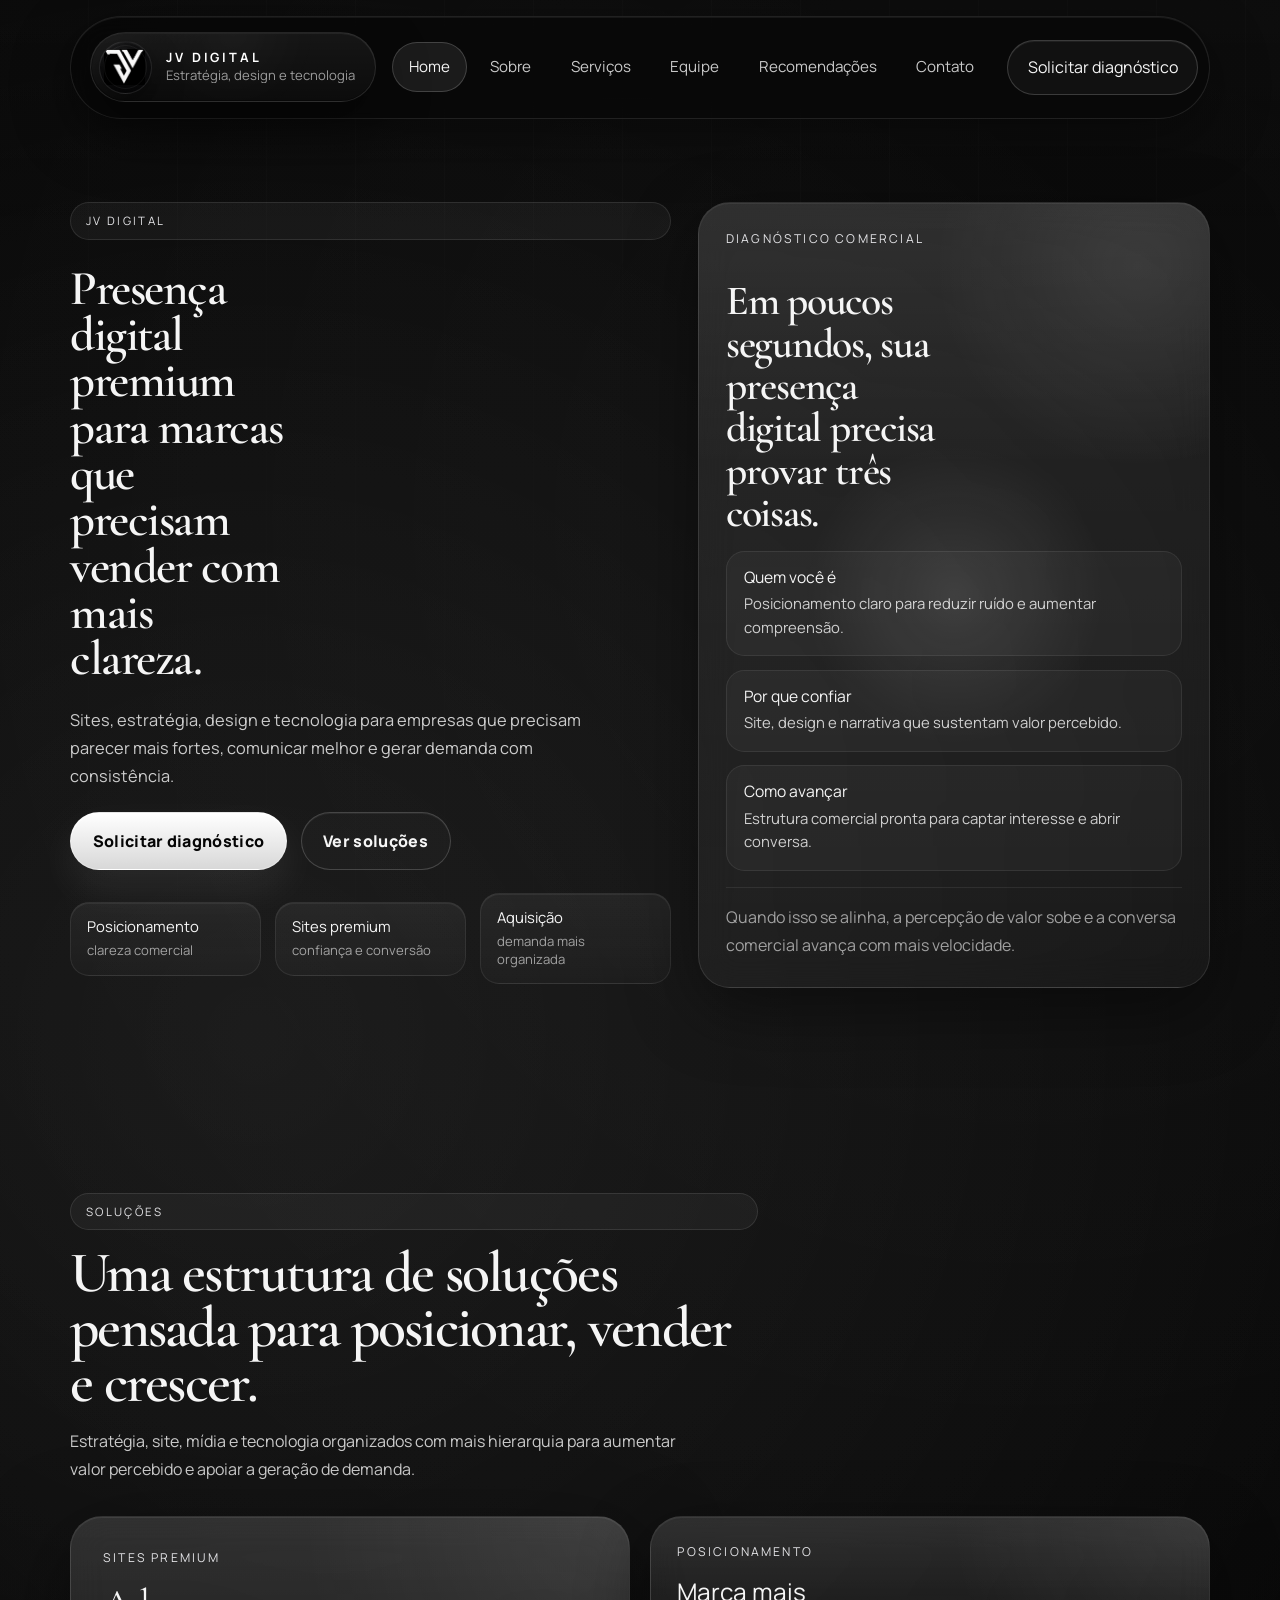
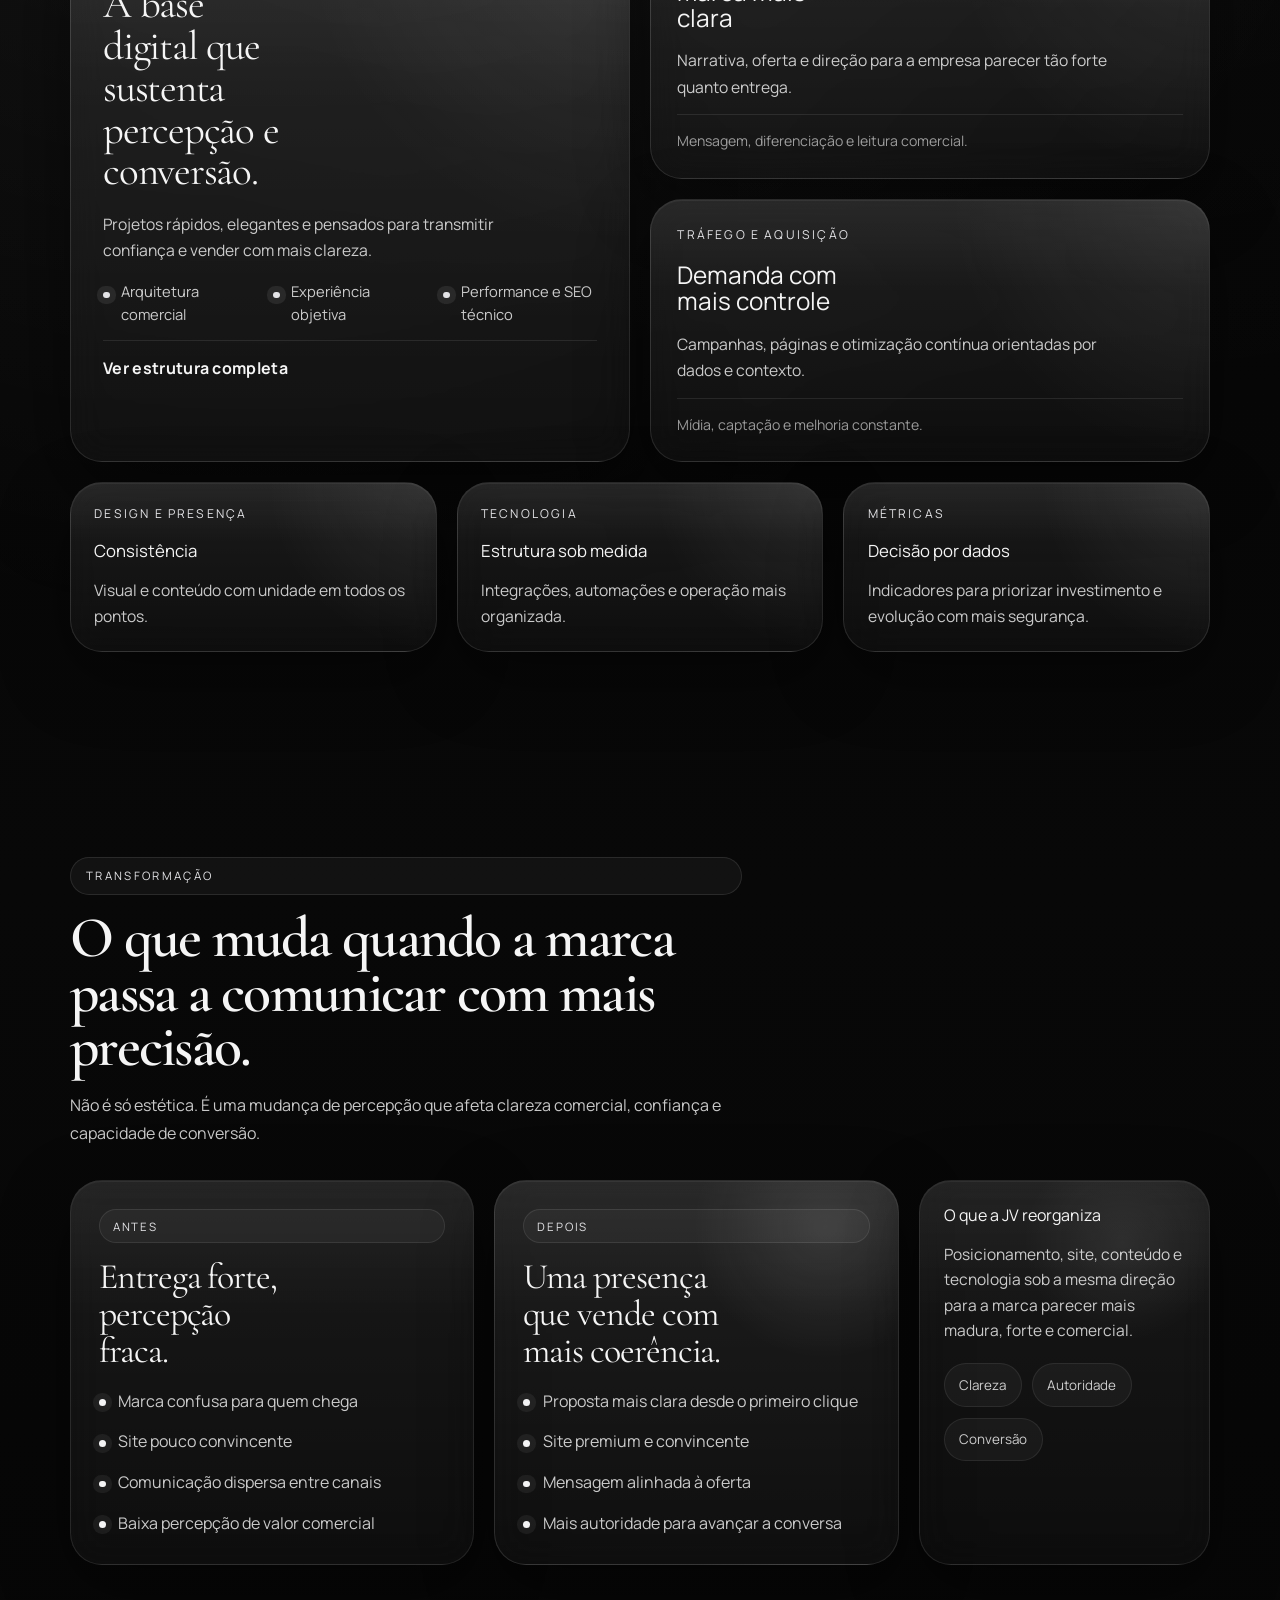
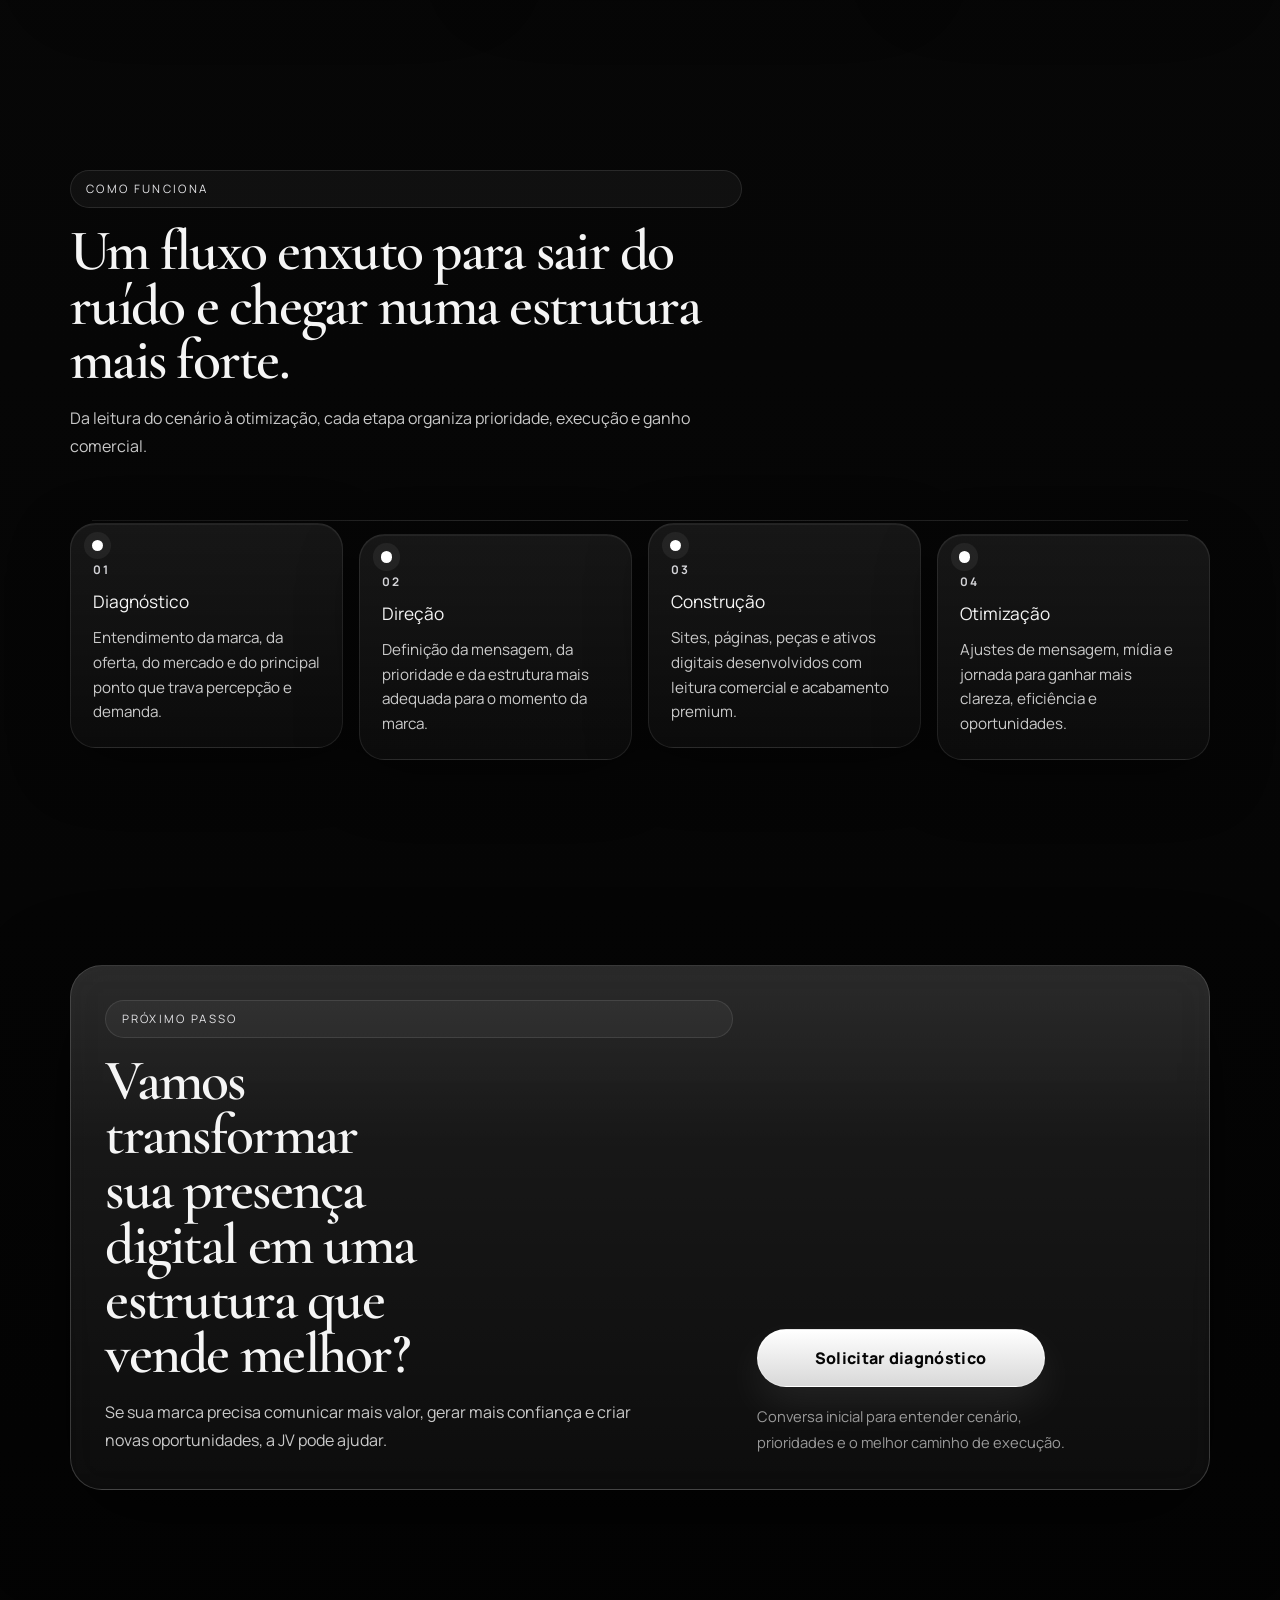
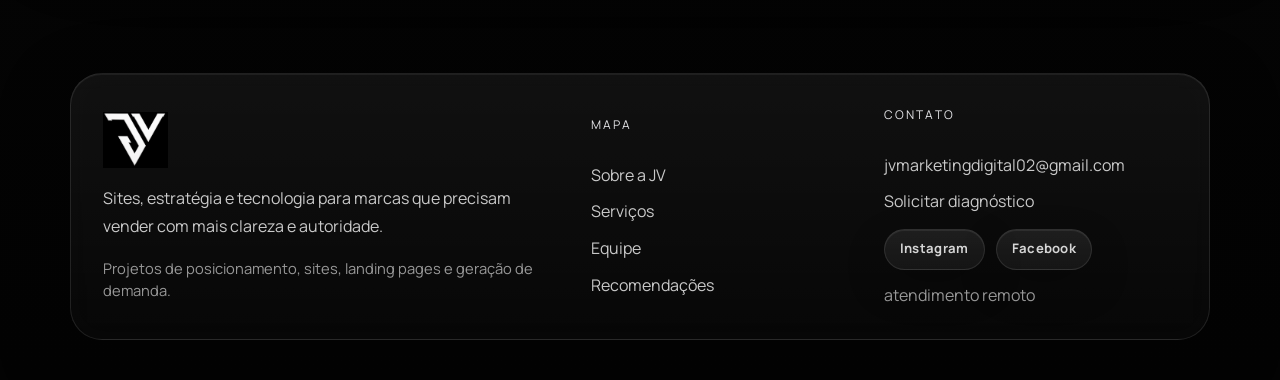
==== commit faf0080e: "Restrict WhatsApp CTA to post-form success flow" ====
--- a/index.html
+++ b/index.html
@@ -74,7 +74,6 @@
                     <div class="hero-actions hero-actions--home">
                         <a href="./contato.html#diagnostico" class="btn btn-primary">Solicitar diagn&oacute;stico</a>
                         <a href="./servicos.html" class="btn btn-secondary btn--desktop-only">Ver solu&ccedil;&otilde;es</a>
-                        <a href="https://wa.me/5547997699364?text=Ol%C3%A1%2C%20JV%20Digital%21%20Gostaria%20de%20solicitar%20um%20diagn%C3%B3stico%20para%20minha%20marca." class="btn btn-ghost btn--whatsapp" target="_blank" rel="noopener noreferrer" aria-label="Falar com especialista da JV Digital no WhatsApp">Falar com especialista</a>
                     </div>
                     <div class="hero-strip" aria-label="Frentes principais da JV Digital">
                         <article class="hero-strip__item">
@@ -272,9 +271,8 @@
                 <div class="footer-column">
                     <span class="footer-title">Contato</span>
                     <a href="mailto:jvmarketingdigital02@gmail.com">jvmarketingdigital02@gmail.com</a>
-                    <a href="https://wa.me/5547997699364?text=Ol%C3%A1%2C%20JV%20Digital%21%20Gostaria%20de%20solicitar%20um%20diagn%C3%B3stico%20para%20minha%20marca." target="_blank" rel="noopener noreferrer" aria-label="Chamar a JV Digital no WhatsApp pelo n&uacute;mero 47 99769-9364">(47) 99769-9364</a>
+                    <a href="./contato.html#diagnostico">Solicitar diagn&oacute;stico</a>
                     <div class="social-links social-links--footer" aria-label="Redes sociais da JV Digital">
-                        <a class="social-link social-link--primary" href="https://wa.me/5547997699364?text=Ol%C3%A1%2C%20JV%20Digital%21%20Gostaria%20de%20solicitar%20um%20diagn%C3%B3stico%20para%20minha%20marca." target="_blank" rel="noopener noreferrer" aria-label="Chamar a JV Digital no WhatsApp">WhatsApp</a>
                         <a class="social-link" href="https://www.instagram.com/agenciajv.com.br/" target="_blank" rel="noopener noreferrer" aria-label="Abrir Instagram da JV Digital">Instagram</a>
                         <a class="social-link" href="https://www.facebook.com/profile.php?id=61589395239649" target="_blank" rel="noopener noreferrer" aria-label="Abrir Facebook da JV Digital">Facebook</a>
                     </div>
--- a/assets/css/components.css
+++ b/assets/css/components.css
@@ -234,11 +234,29 @@
 }
 
 .form-status {
+    display: grid;
+    gap: 0.8rem;
     padding: 1rem 1.05rem;
     border: 1px solid rgba(255, 255, 255, 0.12);
     border-radius: 1rem;
     font-size: 0.94rem;
     line-height: 1.6;
+}
+
+.form-status__title {
+    color: inherit;
+    font-size: 0.98rem;
+    line-height: 1.5;
+}
+
+.form-status__text {
+    max-width: 36rem;
+    color: inherit;
+}
+
+.form-status__cta {
+    justify-self: start;
+    min-width: min(100%, 18rem);
 }
 
 .form-status--success {
--- a/assets/css/pages.css
+++ b/assets/css/pages.css
@@ -27,7 +27,7 @@
 
 .page-home .hero-actions--home {
     display: grid;
-    grid-template-columns: repeat(3, max-content);
+    grid-template-columns: repeat(2, max-content);
     align-items: center;
     gap: 0.85rem;
 }
@@ -1655,11 +1655,6 @@
         grid-template-columns: repeat(2, max-content);
     }
 
-    .page-home .hero-actions--home .btn--whatsapp {
-        grid-column: 1 / -1;
-        justify-self: start;
-    }
-
     .page-home .hero-panel--diagnostic {
         max-width: 40rem;
     }
@@ -1826,11 +1821,6 @@
 
     .page-home .hero-actions--home {
         grid-template-columns: 1fr;
-    }
-
-    .page-home .hero-actions--home .btn--whatsapp {
-        grid-column: auto;
-        justify-self: stretch;
     }
 
     .page-home .hero-actions--home .btn--desktop-only {
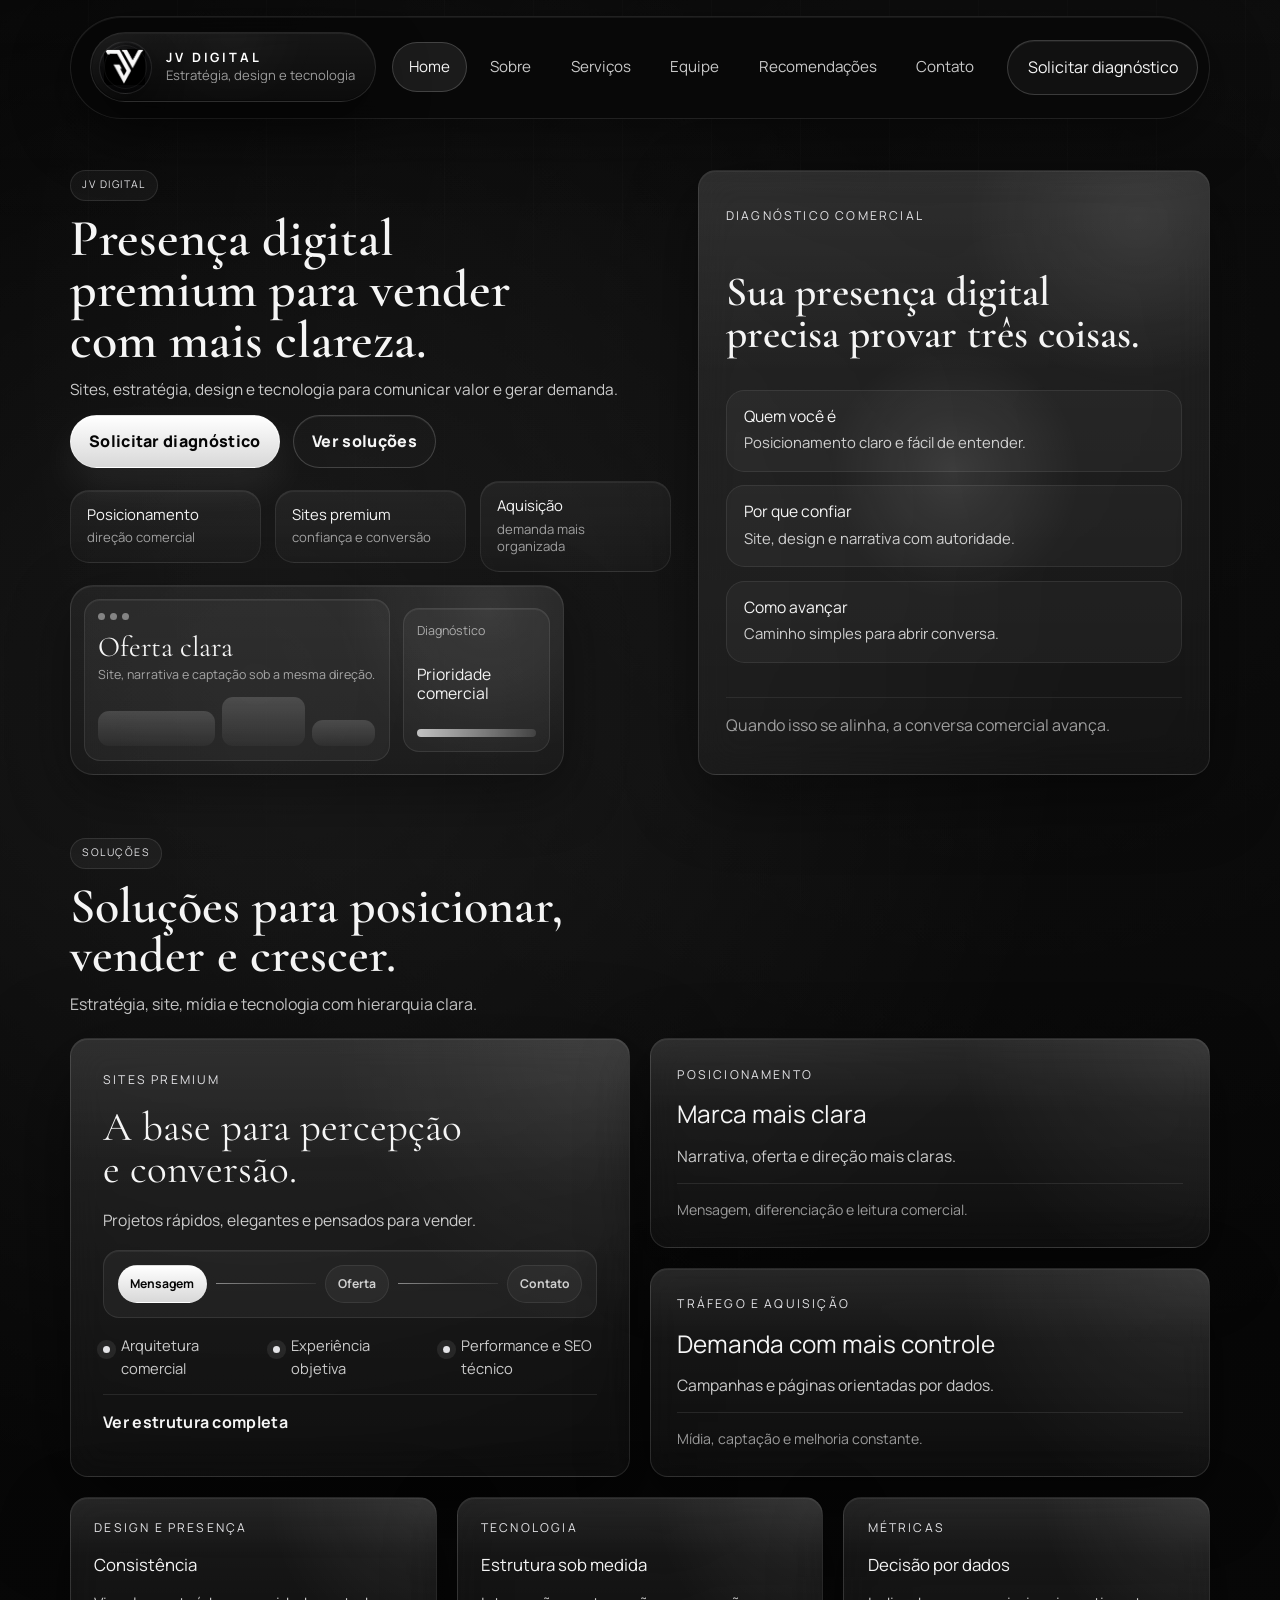
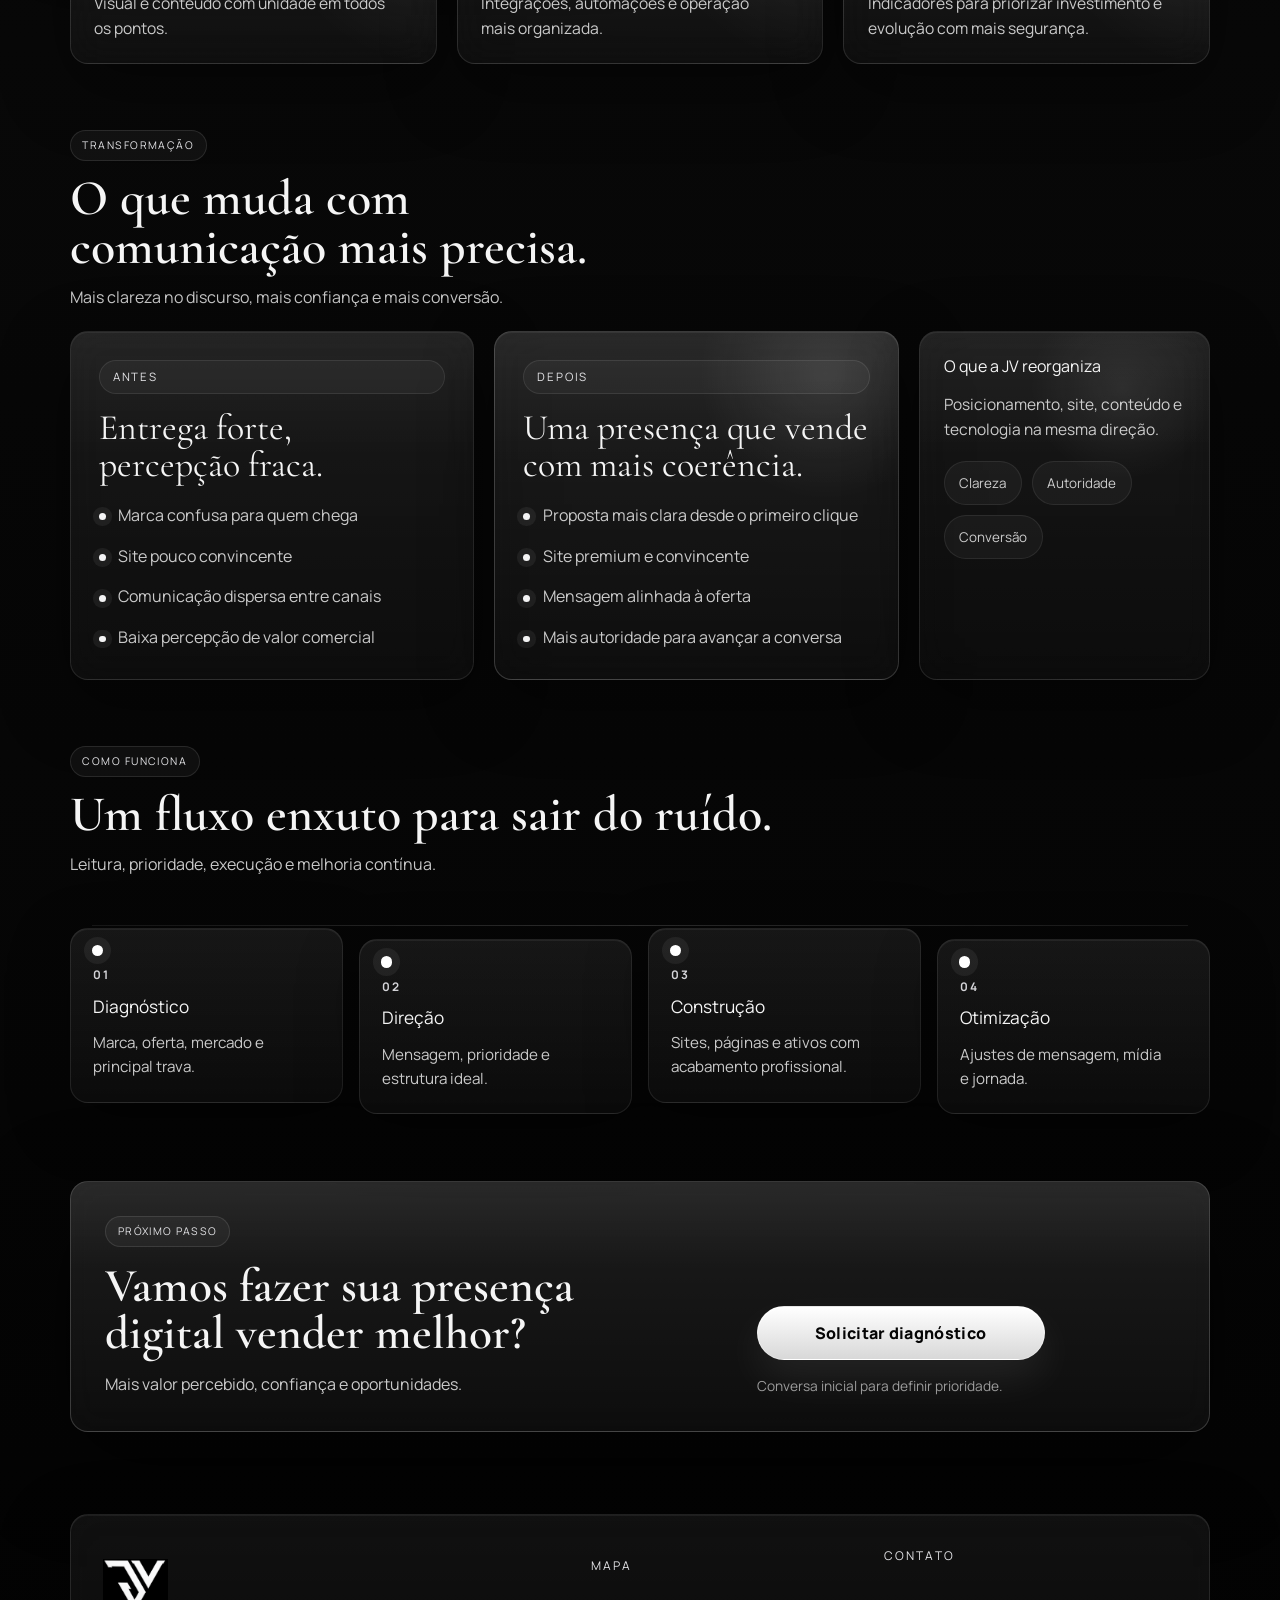
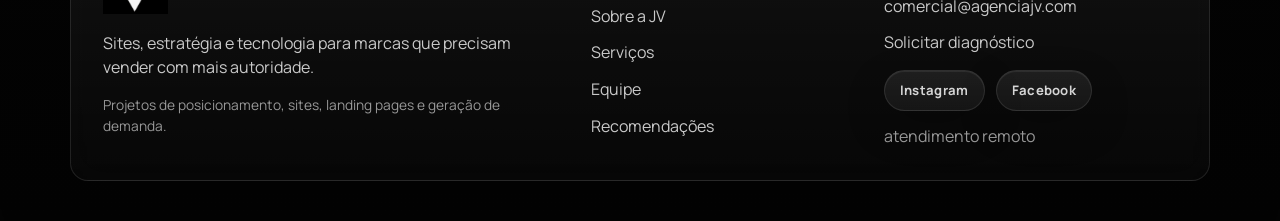
==== commit b22d59a5: "Atualiza site JV com alterações recebidas" ====
--- a/index.html
+++ b/index.html
@@ -69,8 +69,8 @@
             <div class="container hero-grid">
                 <div class="hero-copy" data-reveal>
                     <span class="section-tag">JV Digital</span>
-                    <h1>Presen&ccedil;a digital premium para marcas que precisam vender com mais clareza.</h1>
-                    <p class="lead">Sites, estrat&eacute;gia, design e tecnologia para empresas que precisam parecer mais fortes, comunicar melhor e gerar demanda com consist&ecirc;ncia.</p>
+                    <h1>Presen&ccedil;a digital premium para vender com mais clareza.</h1>
+                    <p class="lead">Sites, estrat&eacute;gia, design e tecnologia para comunicar valor e gerar demanda.</p>
                     <div class="hero-actions hero-actions--home">
                         <a href="./contato.html#diagnostico" class="btn btn-primary">Solicitar diagn&oacute;stico</a>
                         <a href="./servicos.html" class="btn btn-secondary btn--desktop-only">Ver solu&ccedil;&otilde;es</a>
@@ -78,7 +78,7 @@
                     <div class="hero-strip" aria-label="Frentes principais da JV Digital">
                         <article class="hero-strip__item">
                             <strong>Posicionamento</strong>
-                            <span>clareza comercial</span>
+                            <span>dire&ccedil;&atilde;o comercial</span>
                         </article>
                         <article class="hero-strip__item">
                             <strong>Sites premium</strong>
@@ -89,26 +89,49 @@
                             <span>demanda mais organizada</span>
                         </article>
                     </div>
+                    <div class="hero-preview" aria-hidden="true">
+                        <div class="hero-preview__screen">
+                            <div class="hero-preview__bar">
+                                <span></span>
+                                <span></span>
+                                <span></span>
+                            </div>
+                            <div class="hero-preview__content">
+                                <strong>Oferta clara</strong>
+                                <span>Site, narrativa e capta&ccedil;&atilde;o sob a mesma dire&ccedil;&atilde;o.</span>
+                            </div>
+                            <div class="hero-preview__tracks">
+                                <span></span>
+                                <span></span>
+                                <span></span>
+                            </div>
+                        </div>
+                        <div class="hero-preview__panel">
+                            <span>Diagn&oacute;stico</span>
+                            <strong>Prioridade comercial</strong>
+                            <i></i>
+                        </div>
+                    </div>
                 </div>
 
                 <aside class="spotlight-panel hero-panel hero-panel--diagnostic" data-reveal data-spotlight>
                     <span class="panel-eyebrow">Diagn&oacute;stico comercial</span>
-                    <h2>Em poucos segundos, sua presen&ccedil;a digital precisa provar tr&ecirc;s coisas.</h2>
+                    <h2>Sua presen&ccedil;a digital precisa provar tr&ecirc;s coisas.</h2>
                     <div class="hero-panel__checks">
                         <article class="hero-panel__check">
                             <strong>Quem voc&ecirc; &eacute;</strong>
-                            <p>Posicionamento claro para reduzir ru&iacute;do e aumentar compreens&atilde;o.</p>
+                            <p>Posicionamento claro e f&aacute;cil de entender.</p>
                         </article>
                         <article class="hero-panel__check">
                             <strong>Por que confiar</strong>
-                            <p>Site, design e narrativa que sustentam valor percebido.</p>
+                            <p>Site, design e narrativa com autoridade.</p>
                         </article>
                         <article class="hero-panel__check">
                             <strong>Como avan&ccedil;ar</strong>
-                            <p>Estrutura comercial pronta para captar interesse e abrir conversa.</p>
-                        </article>
-                    </div>
-                    <p class="panel-note">Quando isso se alinha, a percep&ccedil;&atilde;o de valor sobe e a conversa comercial avan&ccedil;a com mais velocidade.</p>
+                            <p>Caminho simples para abrir conversa.</p>
+                        </article>
+                    </div>
+                    <p class="panel-note">Quando isso se alinha, a conversa comercial avan&ccedil;a.</p>
                 </aside>
             </div>
         </section>
@@ -117,14 +140,21 @@
             <div class="container">
                 <div class="section-heading" data-reveal>
                     <span class="section-tag">Solu&ccedil;&otilde;es</span>
-                    <h2>Uma estrutura de solu&ccedil;&otilde;es pensada para posicionar, vender e crescer.</h2>
-                    <p>Estrat&eacute;gia, site, m&iacute;dia e tecnologia organizados com mais hierarquia para aumentar valor percebido e apoiar a gera&ccedil;&atilde;o de demanda.</p>
+                    <h2>Solu&ccedil;&otilde;es para posicionar, vender e crescer.</h2>
+                    <p>Estrat&eacute;gia, site, m&iacute;dia e tecnologia com hierarquia clara.</p>
                 </div>
                 <div class="solutions-editorial">
                     <article class="feature-card feature-card--primary" data-reveal data-spotlight>
                         <span class="feature-kicker">Sites premium</span>
-                        <h3>A base digital que sustenta percep&ccedil;&atilde;o e convers&atilde;o.</h3>
-                        <p>Projetos r&aacute;pidos, elegantes e pensados para transmitir confian&ccedil;a e vender com mais clareza.</p>
+                        <h3>A base para percep&ccedil;&atilde;o e convers&atilde;o.</h3>
+                        <p>Projetos r&aacute;pidos, elegantes e pensados para vender.</p>
+                        <div class="conversion-map" aria-hidden="true">
+                            <span class="conversion-map__node conversion-map__node--active">Mensagem</span>
+                            <span class="conversion-map__line"></span>
+                            <span class="conversion-map__node">Oferta</span>
+                            <span class="conversion-map__line"></span>
+                            <span class="conversion-map__node">Contato</span>
+                        </div>
                         <ul class="feature-list feature-list--compact">
                             <li>Arquitetura comercial</li>
                             <li>Experi&ecirc;ncia objetiva</li>
@@ -135,13 +165,13 @@
                     <article class="feature-card feature-card--medium feature-card--positioning" data-reveal data-spotlight>
                         <span class="feature-kicker">Posicionamento</span>
                         <h3>Marca mais clara</h3>
-                        <p>Narrativa, oferta e dire&ccedil;&atilde;o para a empresa parecer t&atilde;o forte quanto entrega.</p>
+                        <p>Narrativa, oferta e dire&ccedil;&atilde;o mais claras.</p>
                         <span class="feature-card__note">Mensagem, diferencia&ccedil;&atilde;o e leitura comercial.</span>
                     </article>
                     <article class="feature-card feature-card--medium feature-card--traffic" data-reveal data-spotlight>
                         <span class="feature-kicker">Tr&aacute;fego e aquisi&ccedil;&atilde;o</span>
                         <h3>Demanda com mais controle</h3>
-                        <p>Campanhas, p&aacute;ginas e otimiza&ccedil;&atilde;o cont&iacute;nua orientadas por dados e contexto.</p>
+                        <p>Campanhas e p&aacute;ginas orientadas por dados.</p>
                         <span class="feature-card__note">M&iacute;dia, capta&ccedil;&atilde;o e melhoria constante.</span>
                     </article>
                     <article class="feature-card feature-card--compact feature-card--design" data-reveal data-spotlight>
@@ -167,8 +197,8 @@
             <div class="container">
                 <div class="section-heading section-heading--shift" data-reveal>
                     <span class="section-tag">Transforma&ccedil;&atilde;o</span>
-                    <h2>O que muda quando a marca passa a comunicar com mais precis&atilde;o.</h2>
-                    <p>N&atilde;o &eacute; s&oacute; est&eacute;tica. &Eacute; uma mudan&ccedil;a de percep&ccedil;&atilde;o que afeta clareza comercial, confian&ccedil;a e capacidade de convers&atilde;o.</p>
+                    <h2>O que muda com comunica&ccedil;&atilde;o mais precisa.</h2>
+                    <p>Mais clareza no discurso, mais confian&ccedil;a e mais convers&atilde;o.</p>
                 </div>
                 <div class="shift-grid">
                     <article class="shift-card shift-card--before" data-reveal>
@@ -193,7 +223,7 @@
                     </article>
                     <aside class="shift-aside" data-reveal>
                         <strong>O que a JV reorganiza</strong>
-                        <p>Posicionamento, site, conte&uacute;do e tecnologia sob a mesma dire&ccedil;&atilde;o para a marca parecer mais madura, forte e comercial.</p>
+                        <p>Posicionamento, site, conte&uacute;do e tecnologia na mesma dire&ccedil;&atilde;o.</p>
                         <div class="shift-aside__chips">
                             <span>Clareza</span>
                             <span>Autoridade</span>
@@ -208,29 +238,29 @@
             <div class="container">
                 <div class="section-heading section-heading--process" data-reveal>
                     <span class="section-tag">Como funciona</span>
-                    <h2>Um fluxo enxuto para sair do ru&iacute;do e chegar numa estrutura mais forte.</h2>
-                    <p>Da leitura do cen&aacute;rio &agrave; otimiza&ccedil;&atilde;o, cada etapa organiza prioridade, execu&ccedil;&atilde;o e ganho comercial.</p>
+                    <h2>Um fluxo enxuto para sair do ru&iacute;do.</h2>
+                    <p>Leitura, prioridade, execu&ccedil;&atilde;o e melhoria cont&iacute;nua.</p>
                 </div>
                 <div class="timeline-flow" data-reveal>
                     <article class="timeline-step">
                         <span class="timeline-step__index">01</span>
                         <h3>Diagn&oacute;stico</h3>
-                        <p>Entendimento da marca, da oferta, do mercado e do principal ponto que trava percep&ccedil;&atilde;o e demanda.</p>
+                        <p>Marca, oferta, mercado e principal trava.</p>
                     </article>
                     <article class="timeline-step">
                         <span class="timeline-step__index">02</span>
                         <h3>Dire&ccedil;&atilde;o</h3>
-                        <p>Defini&ccedil;&atilde;o da mensagem, da prioridade e da estrutura mais adequada para o momento da marca.</p>
+                        <p>Mensagem, prioridade e estrutura ideal.</p>
                     </article>
                     <article class="timeline-step">
                         <span class="timeline-step__index">03</span>
                         <h3>Constru&ccedil;&atilde;o</h3>
-                        <p>Sites, p&aacute;ginas, pe&ccedil;as e ativos digitais desenvolvidos com leitura comercial e acabamento premium.</p>
+                        <p>Sites, p&aacute;ginas e ativos com acabamento profissional.</p>
                     </article>
                     <article class="timeline-step">
                         <span class="timeline-step__index">04</span>
                         <h3>Otimiza&ccedil;&atilde;o</h3>
-                        <p>Ajustes de mensagem, m&iacute;dia e jornada para ganhar mais clareza, efici&ecirc;ncia e oportunidades.</p>
+                        <p>Ajustes de mensagem, m&iacute;dia e jornada.</p>
                     </article>
                 </div>
             </div>
@@ -241,12 +271,12 @@
                 <div class="cta-panel cta-panel--home" data-reveal data-spotlight>
                     <div class="cta-panel__content">
                         <span class="section-tag">Pr&oacute;ximo passo</span>
-                        <h2>Vamos transformar sua presen&ccedil;a digital em uma estrutura que vende melhor?</h2>
-                        <p>Se sua marca precisa comunicar mais valor, gerar mais confian&ccedil;a e criar novas oportunidades, a JV pode ajudar.</p>
+                        <h2>Vamos fazer sua presen&ccedil;a digital vender melhor?</h2>
+                        <p>Mais valor percebido, confian&ccedil;a e oportunidades.</p>
                     </div>
                     <div class="cta-panel__conversion">
                         <a href="./contato.html#diagnostico" class="btn btn-primary">Solicitar diagn&oacute;stico</a>
-                        <p class="small-note">Conversa inicial para entender cen&aacute;rio, prioridades e o melhor caminho de execu&ccedil;&atilde;o.</p>
+                        <p class="small-note">Conversa inicial para definir prioridade.</p>
                     </div>
                 </div>
             </div>
@@ -258,7 +288,7 @@
             <div class="footer-grid" data-reveal>
                 <div class="footer-brand">
                     <img src="./assets/img/logo1.png" alt="JV Digital" class="footer-logo">
-                    <p>Sites, estrat&eacute;gia e tecnologia para marcas que precisam vender com mais clareza e autoridade.</p>
+                    <p>Sites, estrat&eacute;gia e tecnologia para marcas que precisam vender com mais autoridade.</p>
                     <span class="footer-note">Projetos de posicionamento, sites, landing pages e gera&ccedil;&atilde;o de demanda.</span>
                 </div>
                 <div class="footer-column">
@@ -270,7 +300,7 @@
                 </div>
                 <div class="footer-column">
                     <span class="footer-title">Contato</span>
-                    <a href="mailto:jvmarketingdigital02@gmail.com">jvmarketingdigital02@gmail.com</a>
+                    <a href="mailto:comercial@agenciajv.com">comercial@agenciajv.com</a>
                     <a href="./contato.html#diagnostico">Solicitar diagn&oacute;stico</a>
                     <div class="social-links social-links--footer" aria-label="Redes sociais da JV Digital">
                         <a class="social-link" href="https://www.instagram.com/agenciajv.com.br/" target="_blank" rel="noopener noreferrer" aria-label="Abrir Instagram da JV Digital">Instagram</a>
--- a/assets/css/variables.css
+++ b/assets/css/variables.css
@@ -48,12 +48,12 @@
     --shadow-premium: 0 30px 90px rgba(0, 0, 0, 0.55);
     --shadow-inset: inset 0 1px 0 rgba(255, 255, 255, 0.06);
     --shadow: var(--shadow-premium);
-    --radius-lg: 32px;
-    --radius-md: 24px;
-    --radius-sm: 18px;
-    --radius-xs: 12px;
+    --radius-lg: 18px;
+    --radius-md: 14px;
+    --radius-sm: 10px;
+    --radius-xs: 8px;
     --max-width: 1180px;
-    --section-gap: clamp(4rem, 8vw, 7rem);
+    --section-gap: clamp(1.25rem, 2.4vw, 2.6rem);
     --transition: 260ms cubic-bezier(0.2, 0.8, 0.2, 1);
 }
 
--- a/assets/css/global.css
+++ b/assets/css/global.css
@@ -53,7 +53,30 @@
 
 main {
     position: relative;
-    padding-bottom: 5rem;
+    padding-bottom: 3.2rem;
+}
+
+.mobile-diagnostic-cta {
+    position: fixed;
+    left: 1rem;
+    right: 1rem;
+    bottom: max(1rem, env(safe-area-inset-bottom));
+    z-index: 70;
+    display: none;
+    align-items: center;
+    justify-content: center;
+    min-height: 3.2rem;
+    padding: 0.95rem 1.2rem;
+    border: 1px solid rgba(255, 255, 255, 0.28);
+    border-radius: 999px;
+    color: #050505;
+    background: linear-gradient(180deg, #ffffff, #d8d8d8);
+    box-shadow:
+        0 18px 48px rgba(0, 0, 0, 0.42),
+        inset 0 1px 0 rgba(255, 255, 255, 0.84);
+    font-weight: 800;
+    letter-spacing: 0.02em;
+    text-align: center;
 }
 
 a,
@@ -73,10 +96,11 @@
 }
 
 p {
-    max-width: 46rem;
+    max-width: 54rem;
     color: var(--text-soft);
     font-size: 1rem;
-    line-height: 1.78;
+    line-height: 1.52;
+    text-wrap: pretty;
 }
 
 h1,
@@ -532,7 +556,7 @@
 
 @media (max-width: 1040px) {
     .header-inner {
-        border-radius: 28px;
+        border-radius: var(--radius-lg);
     }
 
     .footer-grid {
@@ -626,6 +650,26 @@
 }
 
 @media (max-width: 720px) {
+    body {
+        padding-bottom: 4rem;
+    }
+
+    .mobile-diagnostic-cta {
+        display: inline-flex;
+        left: 1rem;
+        right: 1rem;
+        width: auto;
+        max-width: calc(100vw - 2rem);
+        min-height: 2.9rem;
+        padding: 0.82rem 1.05rem;
+        font-size: 0.92rem;
+    }
+
+    body.menu-open .mobile-diagnostic-cta {
+        opacity: 0;
+        pointer-events: none;
+    }
+
     .container {
         padding: 0 1rem;
     }
@@ -636,7 +680,7 @@
 
     .header-inner {
         padding: 0.85rem 0.95rem;
-        border-radius: 24px;
+        border-radius: var(--radius-lg);
     }
 
     .brand-badge {
--- a/assets/css/components.css
+++ b/assets/css/components.css
@@ -5,14 +5,22 @@
 }
 
 .page-hero {
-    padding: clamp(2.6rem, 7vw, 5.2rem) 0 var(--section-gap);
+    padding: clamp(1.8rem, 4vw, 3.2rem) 0 var(--section-gap);
+}
+
+main > .page-hero + .section {
+    padding-top: clamp(1.25rem, 2.5vw, 2.25rem);
+}
+
+.section + .section {
+    padding-top: clamp(1.45rem, 2.8vw, 2.5rem);
 }
 
 .hero-grid,
 .split-section {
     display: grid;
     grid-template-columns: minmax(0, 1.15fr) minmax(290px, 0.85fr);
-    gap: 1.5rem;
+    gap: clamp(0.9rem, 2vw, 1.45rem);
     align-items: start;
 }
 
@@ -23,19 +31,26 @@
 .contact-actions,
 .letter-body {
     display: grid;
-    gap: 1rem;
+    gap: 0.8rem;
+}
+
+.hero-copy {
+    align-content: start;
+    justify-items: start;
 }
 
 .section-tag {
     display: inline-flex;
+    justify-self: start;
     align-self: start;
-    padding: 0.58rem 0.95rem;
+    max-width: 100%;
+    padding: 0.42rem 0.7rem;
     border: 1px solid var(--border);
     border-radius: 999px;
     background: var(--surface);
     color: var(--color-gray-200);
-    font-size: 0.72rem;
-    letter-spacing: 0.2em;
+    font-size: 0.66rem;
+    letter-spacing: 0.14em;
     text-transform: uppercase;
 }
 
@@ -47,8 +62,8 @@
 .letter-card h2 {
     font-family: var(--font-display);
     font-weight: 600;
-    line-height: 0.95;
-    letter-spacing: -0.03em;
+    line-height: 0.98;
+    letter-spacing: 0;
 }
 
 .page-hero h1 {
@@ -59,30 +74,30 @@
 .page-hero .lead {
     max-width: 34rem;
     font-size: 1rem;
-    line-height: 1.7;
+    line-height: 1.5;
 }
 
 .hero-actions {
     display: flex;
     flex-wrap: wrap;
-    gap: 0.85rem;
+    gap: 0.65rem;
 }
 
 .trust-list,
 .meta-list {
     display: flex;
     flex-wrap: wrap;
-    gap: 0.75rem;
+    gap: 0.55rem;
 }
 
 .trust-list li,
 .meta-list li {
-    padding: 0.72rem 0.95rem;
+    padding: 0.56rem 0.76rem;
     border: 1px solid var(--border);
     border-radius: 999px;
     background: var(--surface);
     color: var(--text-soft);
-    font-size: 0.88rem;
+    font-size: 0.8rem;
 }
 
 .btn {
@@ -90,7 +105,7 @@
     align-items: center;
     justify-content: center;
     gap: 0.65rem;
-    padding: 1rem 1.35rem;
+    padding: 0.86rem 1.12rem;
     border: 1px solid transparent;
     border-radius: 999px;
     font-weight: 800;
@@ -148,12 +163,12 @@
 .form-grid {
     display: grid;
     grid-template-columns: repeat(2, minmax(0, 1fr));
-    gap: 1rem;
+    gap: 0.8rem;
 }
 
 .form-field {
     display: grid;
-    gap: 0.58rem;
+    gap: 0.44rem;
     min-width: 0;
 }
 
@@ -176,7 +191,7 @@
 .form-control {
     width: 100%;
     min-width: 0;
-    padding: 1rem 1.05rem;
+    padding: 0.86rem 0.95rem;
     border: 1px solid rgba(255, 255, 255, 0.12);
     border-radius: 1rem;
     background: rgba(255, 255, 255, 0.055);
@@ -203,6 +218,14 @@
     background: rgba(255, 255, 255, 0.08);
     box-shadow:
         0 0 0 4px rgba(255, 255, 255, 0.05),
+        var(--shadow-inset);
+}
+
+.diagnostic-form--checked .form-control:invalid {
+    border-color: rgba(255, 188, 188, 0.45);
+    background: rgba(183, 72, 72, 0.12);
+    box-shadow:
+        0 0 0 4px rgba(183, 72, 72, 0.08),
         var(--shadow-inset);
 }
 
@@ -230,19 +253,36 @@
 .form-note {
     color: var(--text-soft);
     font-size: 0.95rem;
-    line-height: 1.68;
+    line-height: 1.5;
 }
 
 .form-status {
+    position: relative;
     display: grid;
     gap: 0.8rem;
-    padding: 1rem 1.05rem;
+    padding: 1.05rem 1.1rem 1.05rem 3.1rem;
     border: 1px solid rgba(255, 255, 255, 0.12);
     border-radius: 1rem;
     font-size: 0.94rem;
     line-height: 1.6;
 }
 
+.form-status::before {
+    content: "";
+    position: absolute;
+    top: 1.1rem;
+    left: 1.1rem;
+    display: grid;
+    place-items: center;
+    width: 1.25rem;
+    height: 1.25rem;
+    border-radius: 999px;
+    color: inherit;
+    font-size: 0.78rem;
+    font-weight: 800;
+    line-height: 1;
+}
+
 .form-status__title {
     color: inherit;
     font-size: 0.98rem;
@@ -265,10 +305,49 @@
     color: #ecfff3;
 }
 
+.form-status--success::before {
+    content: "✓";
+    background: rgba(154, 231, 187, 0.18);
+}
+
 .form-status--error {
     border-color: rgba(255, 188, 188, 0.2);
     background: rgba(183, 72, 72, 0.12);
     color: #fff0f0;
+}
+
+.form-status--error::before {
+    content: "!";
+    background: rgba(255, 188, 188, 0.16);
+}
+
+.diagnostic-form--submitting {
+    opacity: 0.82;
+}
+
+.diagnostic-form--submitting .form-control {
+    cursor: wait;
+}
+
+.diagnostic-form--submitting .btn[type="submit"] {
+    color: rgba(5, 5, 5, 0.72);
+    cursor: wait;
+}
+
+.diagnostic-form--submitting .btn[type="submit"]::after {
+    content: "";
+    width: 0.75rem;
+    height: 0.75rem;
+    border: 2px solid rgba(5, 5, 5, 0.28);
+    border-top-color: rgba(5, 5, 5, 0.85);
+    border-radius: 999px;
+    animation: formSpinner 0.8s linear infinite;
+}
+
+@keyframes formSpinner {
+    to {
+        transform: rotate(360deg);
+    }
 }
 
 .form-honeypot {
@@ -346,16 +425,16 @@
 
 .section-heading {
     max-width: 46rem;
-    margin-bottom: 2rem;
+    margin-bottom: clamp(0.95rem, 1.8vw, 1.35rem);
 }
 
 .section-heading h2 {
-    font-size: clamp(2.1rem, 4.5vw, 3.8rem);
+    font-size: clamp(1.9rem, 3.9vw, 3.25rem);
 }
 
 .card-grid {
     display: grid;
-    gap: 1.25rem;
+    gap: 1rem;
 }
 
 .card-grid--four {
@@ -397,7 +476,7 @@
 .cta-panel {
     position: relative;
     overflow: hidden;
-    padding: 1.6rem;
+    padding: 1.3rem;
     border: 1px solid var(--border);
     border-radius: var(--radius-lg);
     background: var(--panel-gradient);
@@ -478,7 +557,7 @@
 .mini-panel h3,
 .option-card h3,
 .contact-card h3 {
-    margin-bottom: 0.6rem;
+    margin-bottom: 0.45rem;
     font-size: 1.1rem;
     line-height: 1.25;
 }
@@ -488,7 +567,7 @@
 .phase-number,
 .quote-role {
     display: inline-flex;
-    margin-bottom: 1rem;
+    margin-bottom: 0.7rem;
     color: var(--color-gray-200);
     font-size: 0.76rem;
     letter-spacing: 0.18em;
@@ -498,8 +577,8 @@
 .feature-list,
 .check-list {
     display: grid;
-    gap: 0.85rem;
-    margin-top: 1rem;
+    gap: 0.55rem;
+    margin-top: 0.75rem;
 }
 
 .feature-list li,
@@ -507,7 +586,7 @@
     position: relative;
     padding-left: 1.15rem;
     color: var(--text-soft);
-    line-height: 1.65;
+    line-height: 1.45;
 }
 
 .feature-list li::before,
@@ -595,22 +674,22 @@
 
 .cta-panel {
     display: grid;
-    gap: 1rem;
-    padding: 2.3rem;
+    gap: 0.85rem;
+    padding: 1.75rem;
     background: var(--panel-gradient-strong);
     border-color: var(--border-strong);
     box-shadow: var(--shadow);
 }
 
 .cta-panel h2 {
-    max-width: 14ch;
-    font-size: clamp(2.25rem, 4.5vw, 3.8rem);
+    max-width: 18ch;
+    font-size: clamp(1.95rem, 3.7vw, 3.2rem);
 }
 
 .footer-note,
 .small-note {
     color: var(--muted);
-    font-size: 0.92rem;
+    font-size: 0.86rem;
 }
 
 @media (max-width: 1040px) {
@@ -634,7 +713,7 @@
 
 @media (max-width: 720px) {
     .page-hero {
-        padding-top: 2.3rem;
+        padding-top: 1.6rem;
     }
 
     .page-hero h1 {
@@ -677,11 +756,11 @@
     .story-card,
     .spotlight-panel,
     .cta-panel {
-        padding: 1.35rem;
-        border-radius: 24px;
+        padding: 1.05rem;
+        border-radius: var(--radius-lg);
     }
 
     .cta-panel {
-        padding: 1.8rem;
-    }
-}
+        padding: 1.25rem;
+    }
+}
--- a/assets/css/pages.css
+++ b/assets/css/pages.css
@@ -190,7 +190,7 @@
     font-family: var(--font-display);
     font-size: clamp(2rem, 3.2vw, 2.95rem);
     line-height: 1.02;
-    letter-spacing: -0.03em;
+    letter-spacing: 0;
 }
 
 .page-home .feature-card--primary p {
@@ -347,7 +347,7 @@
     font-family: var(--font-display);
     font-size: clamp(1.85rem, 2.8vw, 2.5rem);
     line-height: 1.02;
-    letter-spacing: -0.03em;
+    letter-spacing: 0;
 }
 
 .page-home .shift-list {
@@ -1102,7 +1102,7 @@
     font-size: clamp(1.8rem, 3vw, 2.45rem);
     font-weight: 600;
     line-height: 0.96;
-    letter-spacing: -0.03em;
+    letter-spacing: 0;
 }
 
 .page-team .team-card__index {
@@ -1468,7 +1468,7 @@
 .page-contact .contact-primary__number {
     color: var(--text);
     font-weight: 700;
-    letter-spacing: -0.02em;
+    letter-spacing: 0;
 }
 
 .page-contact .contact-primary__number {
@@ -1889,7 +1889,7 @@
     .page-home .shift-card,
     .page-home .shift-aside {
         padding: 1.35rem;
-        border-radius: 24px;
+        border-radius: var(--radius-lg);
     }
 
     .page-home .shift-card h3 {
@@ -1924,7 +1924,7 @@
 
     .page-home .timeline-step {
         padding: 1.2rem 1.2rem 1.2rem 2.7rem;
-        border-radius: 24px;
+        border-radius: var(--radius-lg);
     }
 
     .page-home .timeline-step::before {
@@ -1979,7 +1979,7 @@
 
     .page-panel {
         padding: 1.35rem;
-        border-radius: 24px;
+        border-radius: var(--radius-lg);
     }
 
     .page-panel h2 {
@@ -2014,7 +2014,7 @@
     .page-team .cta-panel--page,
     .page-recommendations .cta-panel--page {
         padding: 1.4rem;
-        border-radius: 24px;
+        border-radius: var(--radius-lg);
     }
 
     .page-about .about-positioning h2,
@@ -2135,7 +2135,7 @@
 
     .page-recommendations .letter-card {
         padding: 1.5rem;
-        border-radius: 24px;
+        border-radius: var(--radius-lg);
     }
 
     .page-contact .contact-brief__intro {
@@ -2148,3 +2148,1017 @@
         line-height: 1.62;
     }
 }
+
+/* Visual assets and stronger section contrast. */
+.page-home .hero-preview {
+    display: grid;
+    grid-template-columns: minmax(0, 1.35fr) minmax(9rem, 0.65fr);
+    gap: 0.8rem;
+    max-width: min(100%, 42rem);
+    padding: 0.8rem;
+    border: 1px solid rgba(255, 255, 255, 0.1);
+    border-radius: 1.45rem;
+    background:
+        radial-gradient(circle at 85% 12%, rgba(255, 255, 255, 0.08), transparent 34%),
+        linear-gradient(180deg, rgba(255, 255, 255, 0.058), rgba(255, 255, 255, 0.024));
+    box-shadow: var(--shadow-soft), var(--shadow-inset);
+}
+
+.page-home .hero-preview__screen,
+.page-home .hero-preview__panel,
+.page-home .conversion-map {
+    position: relative;
+    overflow: hidden;
+    border: 1px solid rgba(255, 255, 255, 0.09);
+    background: rgba(255, 255, 255, 0.045);
+    box-shadow: var(--shadow-inset);
+}
+
+.page-home .hero-preview__screen {
+    display: grid;
+    gap: 0.7rem;
+    min-height: 9rem;
+    padding: 0.85rem;
+    border-radius: 1rem;
+}
+
+.page-home .hero-preview__bar {
+    display: flex;
+    gap: 0.32rem;
+}
+
+.page-home .hero-preview__bar span {
+    width: 0.42rem;
+    height: 0.42rem;
+    border-radius: 999px;
+    background: rgba(255, 255, 255, 0.42);
+}
+
+.page-home .hero-preview__content {
+    display: grid;
+    align-content: center;
+    gap: 0.35rem;
+    min-height: 3.4rem;
+}
+
+.page-home .hero-preview__content strong {
+    color: var(--text);
+    font-family: var(--font-display);
+    font-size: clamp(1.25rem, 2.5vw, 1.8rem);
+    line-height: 1;
+}
+
+.page-home .hero-preview__content span,
+.page-home .hero-preview__panel span {
+    color: var(--muted);
+    font-size: 0.78rem;
+    line-height: 1.35;
+}
+
+.page-home .hero-preview__tracks {
+    display: grid;
+    grid-template-columns: 1.2fr 0.85fr 0.65fr;
+    gap: 0.45rem;
+    align-items: end;
+}
+
+.page-home .hero-preview__tracks span {
+    height: 2.2rem;
+    border-radius: 0.7rem;
+    background: linear-gradient(180deg, rgba(255, 255, 255, 0.16), rgba(255, 255, 255, 0.035));
+}
+
+.page-home .hero-preview__tracks span:nth-child(2) {
+    height: 3.1rem;
+}
+
+.page-home .hero-preview__tracks span:nth-child(3) {
+    height: 1.65rem;
+}
+
+.page-home .hero-preview__panel {
+    display: grid;
+    align-content: space-between;
+    min-height: 9rem;
+    padding: 0.85rem;
+    border-radius: 1rem;
+}
+
+.page-home .hero-preview__panel strong {
+    color: var(--text);
+    font-size: 0.98rem;
+    line-height: 1.22;
+}
+
+.page-home .hero-preview__panel i {
+    display: block;
+    width: 100%;
+    height: 0.55rem;
+    border-radius: 999px;
+    background: linear-gradient(90deg, rgba(255, 255, 255, 0.72), rgba(255, 255, 255, 0.12));
+}
+
+.page-home .conversion-map {
+    display: grid;
+    grid-template-columns: auto minmax(1.5rem, 1fr) auto minmax(1.5rem, 1fr) auto;
+    align-items: center;
+    gap: 0.6rem;
+    width: 100%;
+    margin-top: 0.2rem;
+    padding: 0.85rem;
+    border-radius: 1rem;
+}
+
+.page-home .conversion-map__node {
+    display: inline-flex;
+    justify-content: center;
+    padding: 0.55rem 0.72rem;
+    border: 1px solid rgba(255, 255, 255, 0.08);
+    border-radius: 999px;
+    color: var(--text-soft);
+    background: rgba(255, 255, 255, 0.04);
+    font-size: 0.76rem;
+    font-weight: 700;
+    white-space: nowrap;
+}
+
+.page-home .conversion-map__node--active {
+    color: #050505;
+    background: linear-gradient(180deg, #ffffff, #d8d8d8);
+}
+
+.page-home .conversion-map__line {
+    height: 1px;
+    background: linear-gradient(90deg, rgba(255, 255, 255, 0.46), rgba(255, 255, 255, 0.08));
+}
+
+.page-home .feature-card--primary,
+.page-home .shift-card--after,
+.page-contact .diagnostic-form-card {
+    border-color: rgba(255, 255, 255, 0.18);
+}
+
+.page-home .feature-card--positioning {
+    background:
+        linear-gradient(135deg, rgba(255, 255, 255, 0.105), rgba(255, 255, 255, 0.028)),
+        var(--panel-gradient);
+}
+
+.page-home .feature-card--traffic {
+    background:
+        radial-gradient(circle at 8% 18%, rgba(255, 255, 255, 0.1), transparent 32%),
+        var(--panel-gradient);
+}
+
+.page-home .feature-card--design,
+.page-home .feature-card--technology,
+.page-home .feature-card--metrics {
+    border-style: solid;
+    background:
+        linear-gradient(180deg, rgba(255, 255, 255, 0.052), rgba(255, 255, 255, 0.018)),
+        rgba(255, 255, 255, 0.018);
+}
+
+.page-contact .diagnostic-form__footer {
+    grid-template-columns: auto minmax(0, 1fr);
+    align-items: center;
+}
+
+.page-contact .diagnostic-form__hint {
+    color: var(--muted);
+    font-size: 0.86rem;
+    line-height: 1.35;
+}
+
+@media (max-width: 720px) {
+    .page-home .hero-preview {
+        grid-template-columns: 1fr;
+        padding: 0.7rem;
+    }
+
+    .page-home .hero-preview__screen,
+    .page-home .hero-preview__panel {
+        min-height: 7.5rem;
+    }
+
+    .page-home .conversion-map {
+        grid-template-columns: 1fr;
+    }
+
+    .page-home .conversion-map__line {
+        display: none;
+    }
+
+    .page-contact .diagnostic-form__footer {
+        grid-template-columns: 1fr;
+    }
+
+    .page-contact .diagnostic-form__hint {
+        text-align: center;
+    }
+}
+
+@media (max-width: 540px) {
+    .page-home .hero-preview {
+        display: none;
+    }
+}
+
+/* UX/UI rhythm: reduce empty tablet space and let short supporting cards use the full row. */
+@media (max-width: 1040px) and (min-width: 721px) {
+    .page-home .hero-panel--diagnostic,
+    .page-panel {
+        width: 100%;
+        max-width: none;
+    }
+
+    .page-home .hero-panel__checks,
+    .page-panel__list {
+        grid-template-columns: repeat(3, minmax(0, 1fr));
+        gap: 0.75rem;
+    }
+
+    .page-home .hero-panel__check,
+    .page-panel__item {
+        align-content: start;
+    }
+
+    .page-home .hero-panel__check p,
+    .page-panel__item p {
+        font-size: 0.9rem;
+        line-height: 1.5;
+    }
+
+    .page-home .hero-panel--diagnostic .panel-note {
+        max-width: min(100%, 52rem);
+    }
+}
+
+@media (max-width: 720px) {
+    .page-home .hero-strip__item {
+        grid-template-columns: 1fr;
+    }
+
+    .page-home .hero-strip__item span {
+        text-align: left;
+    }
+}
+
+/* Layout polish: wider text measures reduce excessive wrapping while keeping full copy visible. */
+.page-hero h1,
+.page-home .page-hero h1,
+.page-about .page-hero h1,
+.page-services .page-hero h1,
+.page-team .page-hero h1,
+.page-recommendations .page-hero h1,
+.page-contact .page-hero h1 {
+    max-width: min(100%, 34ch);
+    text-wrap: balance;
+}
+
+.page-hero h1,
+.page-about .page-hero h1,
+.page-services .page-hero h1,
+.page-team .page-hero h1,
+.page-recommendations .page-hero h1,
+.page-contact .page-hero h1 {
+    font-size: clamp(2.35rem, 5.2vw, 4.15rem);
+}
+
+.page-home .page-hero h1 {
+    font-size: clamp(2.35rem, 5.4vw, 3.25rem);
+}
+
+.page-hero .lead,
+.page-home .page-hero .lead,
+.page-about .page-hero .lead,
+.page-services .page-hero .lead,
+.page-team .page-hero .lead,
+.page-recommendations .page-hero .lead,
+.page-contact .page-hero .lead,
+.page-team .hero-support {
+    max-width: min(100%, 52rem);
+    line-height: 1.58;
+    text-wrap: pretty;
+}
+
+.section-heading,
+.page-home .section-heading--shift,
+.page-home .section-heading--process,
+.page-home .section-solutions .section-heading,
+.page-team .team-heading {
+    max-width: min(100%, 60rem);
+}
+
+.section-heading p,
+.page-home .section-solutions .section-heading p,
+.page-home .cta-panel__content p,
+.page-contact .diagnostic-form-card__header p {
+    max-width: min(100%, 54rem);
+}
+
+.section-heading h2,
+.cta-panel h2,
+.story-card h2,
+.spotlight-panel h2,
+.letter-card h2,
+.page-home .hero-panel--diagnostic h2,
+.page-home .feature-card--primary h3,
+.page-home .feature-card--medium h3,
+.page-home .shift-card h3,
+.page-home .cta-panel--home h2,
+.page-panel h2,
+.page-about .cta-panel--page h2,
+.page-services .cta-panel--page h2,
+.page-team .cta-panel--page h2,
+.page-recommendations .cta-panel--page h2,
+.page-about .about-positioning h2,
+.page-about .about-rhythm__lead h3,
+.page-services .service-band__intro h2,
+.page-services .service-lead h3,
+.page-team .team-hero-panel h2,
+.page-team .team-intro h2,
+.page-recommendations .proof-letter h2,
+.page-contact .contact-journey__intro h2,
+.page-contact .contact-primary h2,
+.page-contact .diagnostic-form-card h2,
+.page-contact .diagnostic-support h2 {
+    max-width: min(100%, 34ch);
+    text-wrap: balance;
+}
+
+.page-home .solutions-editorial .feature-card p,
+.page-home .feature-card--primary p,
+.page-home .shift-aside p,
+.page-home .timeline-step p,
+.page-team .team-card__description,
+.page-contact .contact-brief__intro p {
+    max-width: min(100%, 50rem);
+    line-height: 1.58;
+    text-wrap: pretty;
+}
+
+@media (max-width: 720px) {
+    .page-hero h1,
+    .page-home .page-hero h1,
+    .page-about .page-hero h1,
+    .page-services .page-hero h1,
+    .page-team .page-hero h1,
+    .page-recommendations .page-hero h1,
+    .page-contact .page-hero h1 {
+        max-width: 100%;
+        font-size: clamp(1.85rem, 7.6vw, 2.55rem);
+    }
+
+    .section-heading h2,
+    .cta-panel h2,
+    .page-home .hero-panel--diagnostic h2,
+    .page-home .feature-card--primary h3,
+    .page-home .shift-card h3,
+    .page-home .cta-panel--home h2,
+    .page-panel h2,
+    .page-about .about-positioning h2,
+    .page-services .service-band__intro h2,
+    .page-services .service-lead h3,
+    .page-team .team-intro h2,
+    .page-recommendations .proof-letter h2,
+    .page-contact .contact-journey__intro h2,
+    .page-contact .contact-primary h2,
+    .page-contact .diagnostic-form-card h2,
+    .page-contact .diagnostic-support h2 {
+        max-width: 100%;
+        font-size: clamp(1.45rem, 6.2vw, 2.15rem);
+    }
+
+    .page-hero .lead,
+    .page-home .page-hero .lead,
+    .page-about .page-hero .lead,
+    .page-services .page-hero .lead,
+    .page-team .page-hero .lead,
+    .page-recommendations .page-hero .lead,
+    .page-contact .page-hero .lead,
+    .page-team .hero-support {
+        line-height: 1.52;
+    }
+}
+
+/* Internal pages redesign: fewer narrow columns, stronger scanning rhythm. */
+.page-services .page-hero,
+.page-contact .page-hero {
+    padding-bottom: clamp(1.8rem, 3.5vw, 3.4rem);
+}
+
+.page-services .hero-grid,
+.page-contact .hero-grid {
+    grid-template-columns: minmax(0, 0.95fr) minmax(360px, 0.82fr);
+    gap: clamp(1.4rem, 3vw, 2rem);
+}
+
+.page-services .page-hero h1,
+.page-contact .page-hero h1 {
+    max-width: 15ch;
+    font-size: clamp(2.65rem, 4.9vw, 4.6rem);
+}
+
+.page-services .page-panel,
+.page-contact .page-panel {
+    min-height: 100%;
+    padding: clamp(1.45rem, 2.2vw, 2rem);
+}
+
+.page-services .page-panel__list,
+.page-contact .page-panel__list {
+    gap: 0.75rem;
+}
+
+.page-services .service-groups {
+    gap: clamp(1.6rem, 3vw, 2.4rem);
+}
+
+.page-services .service-band {
+    grid-template-columns: 1fr;
+    gap: 1.1rem;
+    padding: clamp(1.35rem, 2.4vw, 1.9rem);
+    border: 1px solid rgba(255, 255, 255, 0.1);
+    border-radius: var(--radius-lg);
+    background:
+        radial-gradient(circle at 88% 8%, rgba(255, 255, 255, 0.06), transparent 28%),
+        linear-gradient(180deg, rgba(255, 255, 255, 0.045), rgba(255, 255, 255, 0.016));
+    box-shadow: var(--shadow-soft), var(--shadow-inset);
+}
+
+.page-services .service-band--reverse .service-band__intro,
+.page-services .service-band--reverse .service-band__body {
+    order: initial;
+}
+
+.page-services .service-band__intro {
+    grid-template-columns: minmax(0, 0.92fr) minmax(0, 1.08fr);
+    gap: 1.1rem;
+    align-items: end;
+    padding-top: 0;
+}
+
+.page-services .service-band__intro .section-tag {
+    grid-column: 1 / -1;
+}
+
+.page-services .service-band__intro h2 {
+    max-width: 18ch;
+    font-size: clamp(2rem, 3.1vw, 3rem);
+}
+
+.page-services .service-band__intro p {
+    align-self: end;
+    max-width: 42rem;
+    margin-bottom: 0.16rem;
+    line-height: 1.58;
+}
+
+.page-services .service-band__body {
+    grid-template-columns: minmax(300px, 0.9fr) minmax(0, 1.1fr);
+    align-items: stretch;
+}
+
+.page-services .service-lead {
+    align-content: start;
+    min-height: 100%;
+    padding: clamp(1.35rem, 2.2vw, 1.75rem);
+}
+
+.page-services .service-lead h3 {
+    max-width: 15ch;
+    font-size: clamp(1.8rem, 2.7vw, 2.55rem);
+}
+
+.page-services .service-cluster {
+    grid-template-columns: repeat(3, minmax(0, 1fr));
+    gap: 0.85rem;
+}
+
+.page-services .service-item {
+    align-content: start;
+    min-height: 100%;
+    padding: 1.1rem;
+}
+
+.page-services .service-item p {
+    font-size: 0.92rem;
+    line-height: 1.54;
+}
+
+.page-services .cta-panel--page,
+.page-contact .contact-primary,
+.page-contact .contact-brief,
+.page-contact .diagnostic-form-card,
+.page-contact .diagnostic-support,
+.page-contact .contact-journey__intro,
+.page-contact .contact-step {
+    border-color: rgba(255, 255, 255, 0.13);
+}
+
+.page-contact .contact-journey {
+    grid-template-columns: 1fr;
+    gap: 1rem;
+    padding: clamp(1.35rem, 2.4vw, 1.9rem);
+    border: 1px solid rgba(255, 255, 255, 0.1);
+    border-radius: var(--radius-lg);
+    background:
+        radial-gradient(circle at 86% 10%, rgba(255, 255, 255, 0.07), transparent 30%),
+        linear-gradient(180deg, rgba(255, 255, 255, 0.044), rgba(255, 255, 255, 0.016));
+    box-shadow: var(--shadow-soft), var(--shadow-inset);
+}
+
+.page-contact .contact-journey__intro {
+    grid-template-columns: minmax(0, 0.95fr) minmax(0, 1.05fr);
+    align-content: start;
+    align-items: end;
+    gap: 1rem;
+    padding: 0;
+    border: 0;
+    background: none;
+    box-shadow: none;
+}
+
+.page-contact .contact-journey__intro .section-tag {
+    grid-column: 1 / -1;
+}
+
+.page-contact .contact-journey__intro p {
+    align-self: end;
+    max-width: 42rem;
+    margin-bottom: 0.12rem;
+    line-height: 1.58;
+}
+
+.page-contact .contact-journey__intro h2,
+.page-contact .contact-primary h2,
+.page-contact .diagnostic-form-card h2,
+.page-contact .diagnostic-support h2 {
+    max-width: 20ch;
+    font-family: var(--font-display);
+    font-size: clamp(2rem, 3.2vw, 3.1rem);
+    line-height: 1.02;
+    letter-spacing: 0;
+}
+
+.page-contact .contact-journey__steps {
+    grid-template-columns: repeat(3, minmax(0, 1fr));
+}
+
+.page-contact .contact-step {
+    align-content: start;
+    min-height: 100%;
+}
+
+.page-contact .contact-diagnostic {
+    grid-template-columns: minmax(0, 1.2fr) minmax(300px, 0.8fr);
+    gap: clamp(1rem, 2.4vw, 1.5rem);
+}
+
+.page-contact .diagnostic-support {
+    position: sticky;
+    top: 7rem;
+}
+
+.page-contact .contact-conversion {
+    grid-template-columns: minmax(0, 1fr);
+}
+
+.page-contact .contact-conversion .contact-primary {
+    grid-template-columns: minmax(0, 1fr) minmax(280px, 0.78fr);
+    align-items: end;
+}
+
+.page-contact .contact-primary .section-tag,
+.page-contact .contact-primary h2,
+.page-contact .contact-primary > p {
+    grid-column: 1;
+}
+
+.page-contact .contact-primary__channel,
+.page-contact .contact-primary .hero-actions {
+    grid-column: 2;
+}
+
+.page-contact .contact-brief {
+    grid-template-columns: minmax(0, 0.9fr) minmax(0, 1.1fr);
+    gap: 1.1rem;
+}
+
+.page-contact .contact-brief__intro {
+    padding-bottom: 0;
+    border-bottom: 0;
+}
+
+.page-contact .contact-brief .social-links,
+.page-contact .contact-brief > strong,
+.page-contact .contact-brief .check-list,
+.page-contact .contact-brief .contact-direct {
+    grid-column: 2;
+}
+
+.page-contact .contact-brief__intro,
+.page-contact .contact-brief .social-links {
+    grid-row: 1;
+}
+
+.page-contact .contact-brief .check-list {
+    grid-row: 3;
+}
+
+.page-contact .contact-direct {
+    grid-row: 4;
+}
+
+@media (max-width: 1040px) {
+    .page-services .hero-grid,
+    .page-contact .hero-grid,
+    .page-services .service-band__intro,
+    .page-services .service-band__body,
+    .page-contact .contact-journey,
+    .page-contact .contact-diagnostic,
+    .page-contact .contact-conversion .contact-primary,
+    .page-contact .contact-brief {
+        grid-template-columns: 1fr;
+    }
+
+    .page-contact .diagnostic-support {
+        position: static;
+    }
+
+    .page-contact .contact-primary__channel,
+    .page-contact .contact-primary .hero-actions,
+    .page-contact .contact-brief .social-links,
+    .page-contact .contact-brief > strong,
+    .page-contact .contact-brief .check-list,
+    .page-contact .contact-brief .contact-direct {
+        grid-column: auto;
+        grid-row: auto;
+    }
+
+    .page-services .service-cluster,
+    .page-contact .contact-journey__steps {
+        grid-template-columns: repeat(3, minmax(0, 1fr));
+    }
+}
+
+@media (max-width: 760px) {
+    .page-services .service-cluster,
+    .page-contact .contact-journey__steps {
+        grid-template-columns: 1fr;
+    }
+}
+
+@media (max-width: 720px) {
+    .page-services .page-hero h1,
+    .page-contact .page-hero h1 {
+        max-width: 100%;
+        font-size: clamp(2.05rem, 8vw, 3rem);
+    }
+
+    .page-services .service-band {
+        padding: 1.1rem;
+        border-radius: var(--radius-lg);
+    }
+
+    .page-services .service-band__intro h2,
+    .page-services .service-lead h3,
+    .page-contact .contact-journey__intro h2,
+    .page-contact .contact-primary h2,
+    .page-contact .diagnostic-form-card h2,
+    .page-contact .diagnostic-support h2 {
+        max-width: 100%;
+        font-size: clamp(1.55rem, 6.6vw, 2.2rem);
+    }
+}
+
+.page-about .about-positioning h2,
+.page-team .team-intro h2,
+.page-recommendations .proof-letter h2 {
+    max-width: 20ch;
+    font-family: var(--font-display);
+    font-size: clamp(2rem, 3.15vw, 3.1rem);
+    line-height: 1.02;
+    letter-spacing: 0;
+}
+
+.page-about .about-positioning p,
+.page-team .team-intro p,
+.page-recommendations .proof-letter p {
+    max-width: 48rem;
+    line-height: 1.58;
+}
+
+@media (max-width: 720px) {
+    .page-about .about-positioning h2,
+    .page-team .team-intro h2,
+    .page-recommendations .proof-letter h2 {
+        max-width: 100%;
+        font-size: clamp(1.55rem, 6.6vw, 2.2rem);
+    }
+}
+
+/* Compact content pass: shorter copy, tighter cards and fewer empty gaps. */
+.page-hero .lead,
+.page-home .page-hero .lead,
+.page-about .page-hero .lead,
+.page-services .page-hero .lead,
+.page-team .page-hero .lead,
+.page-recommendations .page-hero .lead,
+.page-contact .page-hero .lead,
+.page-team .hero-support {
+    max-width: min(100%, 44rem);
+    font-size: 0.96rem;
+    line-height: 1.46;
+}
+
+.page-about .page-hero h1,
+.page-services .page-hero h1,
+.page-team .page-hero h1,
+.page-recommendations .page-hero h1,
+.page-contact .page-hero h1 {
+    max-width: 18ch;
+    font-size: clamp(2.2rem, 4.35vw, 3.8rem);
+}
+
+.page-services .page-hero,
+.page-contact .page-hero {
+    padding-bottom: clamp(1.25rem, 2.4vw, 2.25rem);
+}
+
+.page-services .hero-grid,
+.page-contact .hero-grid {
+    grid-template-columns: minmax(0, 1fr) minmax(330px, 0.78fr);
+    gap: clamp(1rem, 2.2vw, 1.55rem);
+}
+
+.page-panel,
+.page-services .page-panel,
+.page-contact .page-panel {
+    gap: 0.7rem;
+    padding: clamp(1rem, 1.8vw, 1.35rem);
+}
+
+.page-panel h2 {
+    max-width: 24ch;
+    font-size: clamp(1.35rem, 2.15vw, 2rem);
+}
+
+.page-panel__list,
+.page-services .page-panel__list,
+.page-contact .page-panel__list {
+    gap: 0.5rem;
+}
+
+.page-panel__item {
+    gap: 0.24rem;
+    padding: 0.72rem 0.78rem;
+    border-radius: var(--radius-sm);
+}
+
+.page-panel__item strong {
+    font-size: 0.88rem;
+}
+
+.page-panel__item p {
+    font-size: 0.82rem;
+    line-height: 1.34;
+}
+
+.cta-panel__content,
+.cta-panel__conversion {
+    gap: 0.65rem;
+}
+
+.page-about .cta-panel--page,
+.page-services .cta-panel--page,
+.page-team .cta-panel--page,
+.page-recommendations .cta-panel--page {
+    gap: 1rem;
+    padding: clamp(1.2rem, 2.4vw, 1.65rem);
+}
+
+.page-about .cta-panel--page h2,
+.page-services .cta-panel--page h2,
+.page-team .cta-panel--page h2,
+.page-recommendations .cta-panel--page h2 {
+    max-width: 20ch;
+    font-size: clamp(1.75rem, 3.2vw, 2.8rem);
+}
+
+.page-services .service-groups {
+    gap: clamp(0.95rem, 2vw, 1.45rem);
+}
+
+.page-services .service-band {
+    gap: 0.8rem;
+    padding: clamp(1rem, 1.9vw, 1.35rem);
+    border-radius: var(--radius-lg);
+}
+
+.page-services .service-band__intro {
+    gap: 0.8rem;
+}
+
+.page-services .service-band__intro h2 {
+    max-width: 21ch;
+    font-size: clamp(1.55rem, 2.55vw, 2.35rem);
+}
+
+.page-services .service-band__intro p {
+    max-width: 34rem;
+    font-size: 0.9rem;
+    line-height: 1.42;
+}
+
+.page-services .service-band__body {
+    grid-template-columns: minmax(260px, 0.82fr) minmax(0, 1.18fr);
+    align-items: start;
+    gap: 0.75rem;
+}
+
+.page-services .service-lead {
+    gap: 0.65rem;
+    min-height: 0;
+    padding: clamp(1rem, 1.7vw, 1.25rem);
+}
+
+.page-services .service-lead h3 {
+    max-width: 18ch;
+    font-size: clamp(1.45rem, 2.2vw, 2.1rem);
+}
+
+.page-services .service-lead p,
+.page-services .service-item p {
+    font-size: 0.86rem;
+    line-height: 1.38;
+}
+
+.page-services .service-cluster {
+    grid-template-columns: 1fr;
+    gap: 0.65rem;
+    align-items: start;
+}
+
+.page-services .service-item {
+    min-height: 0;
+    gap: 0.45rem;
+    padding: 0.88rem;
+    border-radius: var(--radius-md);
+}
+
+.page-services .service-item h4 {
+    font-size: 0.93rem;
+}
+
+.page-services .service-points {
+    gap: 0.42rem;
+    padding-top: 0.05rem;
+}
+
+.page-services .service-points li {
+    font-size: 0.84rem;
+    line-height: 1.34;
+}
+
+.page-contact .contact-journey {
+    gap: 0.8rem;
+    padding: clamp(1rem, 1.9vw, 1.35rem);
+    border-radius: var(--radius-lg);
+}
+
+.page-contact .contact-journey__intro {
+    gap: 0.8rem;
+}
+
+.page-contact .contact-journey__intro h2,
+.page-contact .contact-primary h2,
+.page-contact .diagnostic-form-card h2,
+.page-contact .diagnostic-support h2 {
+    max-width: 22ch;
+    font-size: clamp(1.55rem, 2.6vw, 2.35rem);
+}
+
+.page-contact .contact-journey__intro p,
+.page-contact .contact-step p,
+.page-contact .diagnostic-form-card__header p,
+.page-contact .diagnostic-support p,
+.page-contact .contact-primary p,
+.page-contact .contact-brief__intro p {
+    font-size: 0.9rem;
+    line-height: 1.42;
+}
+
+.page-contact .contact-step {
+    min-height: 0;
+    gap: 0.45rem;
+    padding: 0.9rem;
+    border-radius: var(--radius-md);
+}
+
+.page-contact .contact-step h3 {
+    font-size: 0.98rem;
+}
+
+.page-contact .contact-diagnostic,
+.page-contact .contact-conversion {
+    gap: 0.9rem;
+}
+
+.page-contact .diagnostic-form-card,
+.page-contact .diagnostic-support,
+.page-contact .contact-primary,
+.page-contact .contact-brief {
+    gap: 0.75rem;
+    padding: clamp(1.05rem, 1.9vw, 1.35rem);
+    border-radius: var(--radius-lg);
+}
+
+.page-contact .diagnostic-form-card__header,
+.page-contact .diagnostic-form,
+.page-contact .diagnostic-form__footer {
+    gap: 0.65rem;
+}
+
+.page-contact .contact-primary__channel,
+.page-contact .contact-direct__item {
+    padding: 0.78rem 0.85rem;
+    border-radius: var(--radius-sm);
+}
+
+.page-contact .contact-brief {
+    gap: 0.85rem;
+}
+
+.page-contact .contact-brief .check-list {
+    gap: 0.45rem;
+}
+
+.page-contact .contact-direct {
+    gap: 0.55rem;
+}
+
+.page-about .about-positioning h2,
+.page-team .team-intro h2,
+.page-recommendations .proof-letter h2 {
+    max-width: 22ch;
+    font-size: clamp(1.55rem, 2.55vw, 2.35rem);
+}
+
+.page-about .about-positioning p,
+.page-team .team-intro p,
+.page-recommendations .proof-letter p,
+.page-team .team-card__description {
+    font-size: 0.9rem;
+    line-height: 1.42;
+}
+
+.page-team .team-card__name {
+    font-size: clamp(1.55rem, 2.5vw, 2.15rem);
+}
+
+.page-home .shift-card,
+.page-home .shift-aside,
+.page-home .timeline-step,
+.page-recommendations .letter-card {
+    border-radius: var(--radius-lg);
+}
+
+@media (max-width: 1040px) {
+    .page-services .hero-grid,
+    .page-contact .hero-grid,
+    .page-services .service-band__body {
+        grid-template-columns: 1fr;
+    }
+}
+
+@media (max-width: 720px) {
+    .page-about .page-hero h1,
+    .page-services .page-hero h1,
+    .page-team .page-hero h1,
+    .page-recommendations .page-hero h1,
+    .page-contact .page-hero h1 {
+        font-size: clamp(1.85rem, 7.2vw, 2.55rem);
+    }
+
+    .page-panel,
+    .page-services .service-band,
+    .page-contact .contact-journey,
+    .page-contact .diagnostic-form-card,
+    .page-contact .diagnostic-support,
+    .page-contact .contact-primary,
+    .page-contact .contact-brief {
+        padding: 0.95rem;
+        border-radius: var(--radius-lg);
+    }
+
+    .page-contact .contact-journey__intro {
+        grid-template-columns: 1fr;
+    }
+
+    .page-services .service-cluster,
+    .page-contact .contact-journey__steps {
+        gap: 0.6rem;
+    }
+}
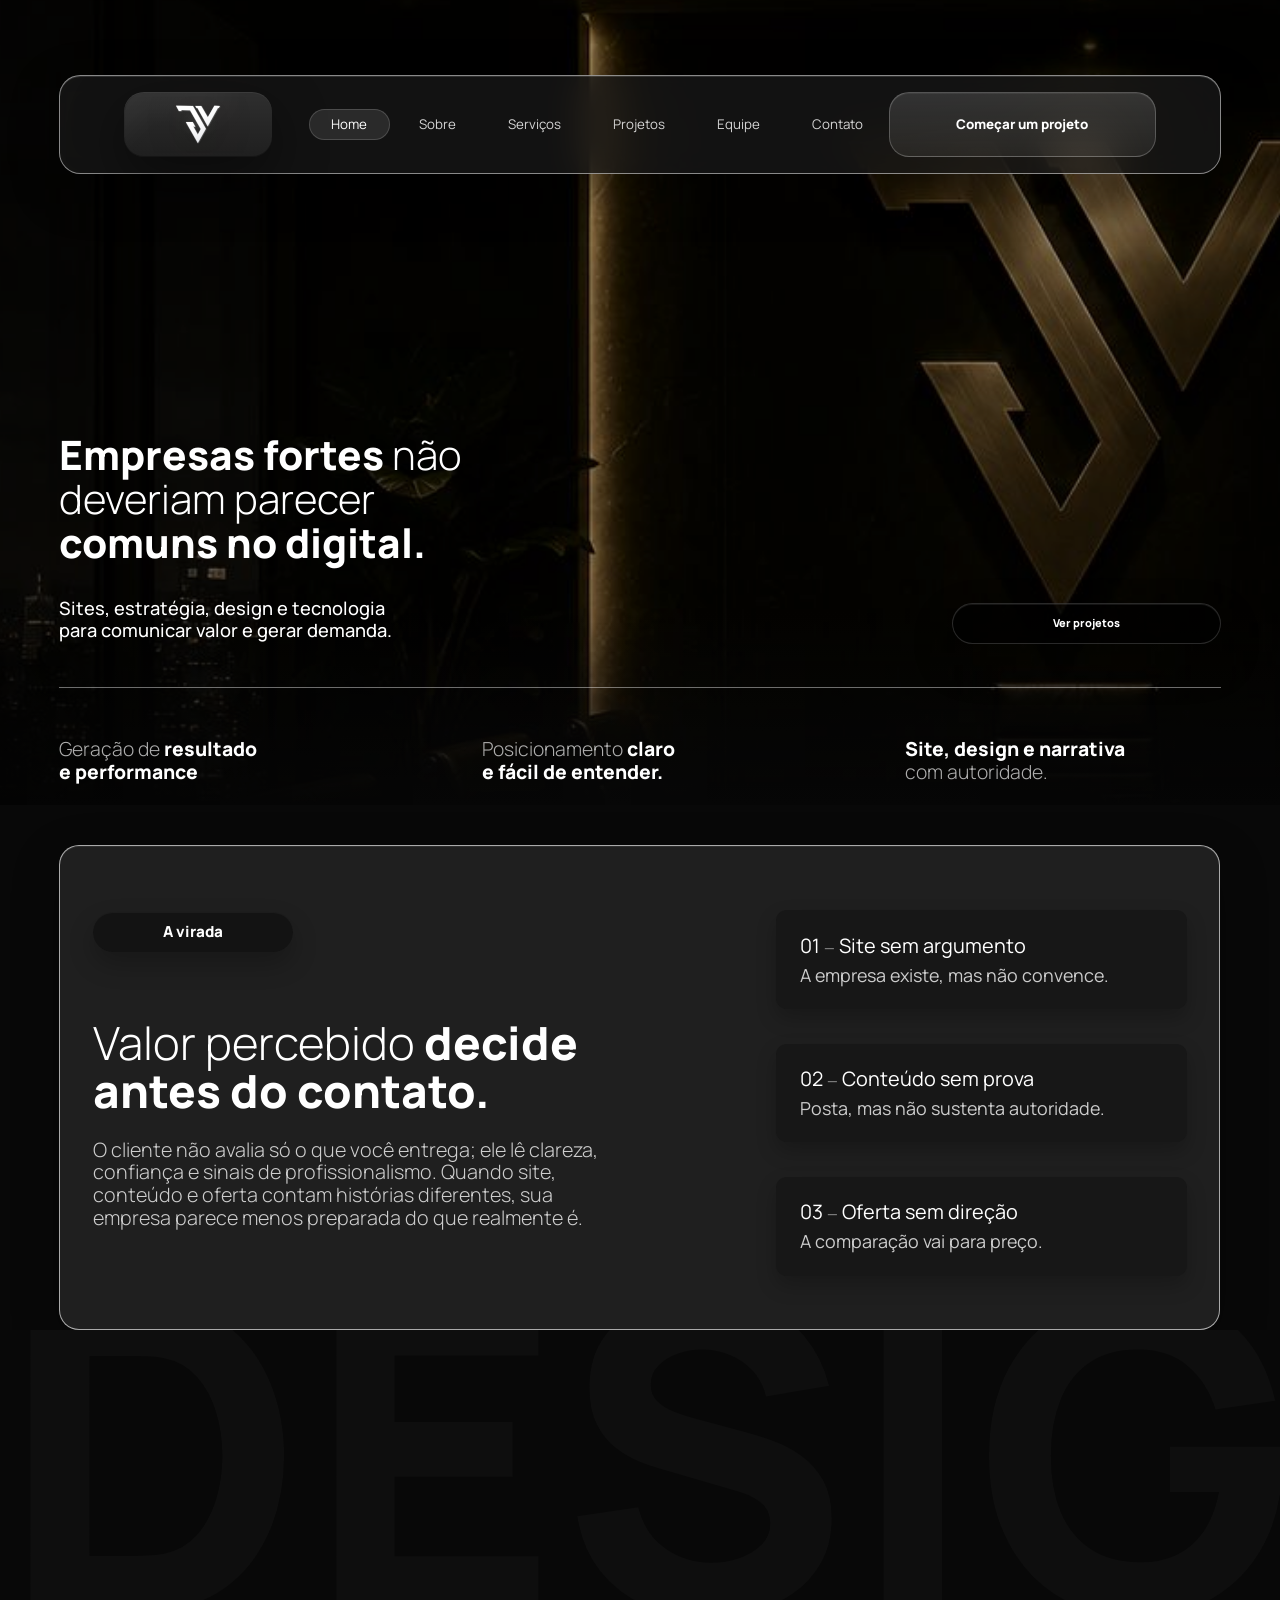
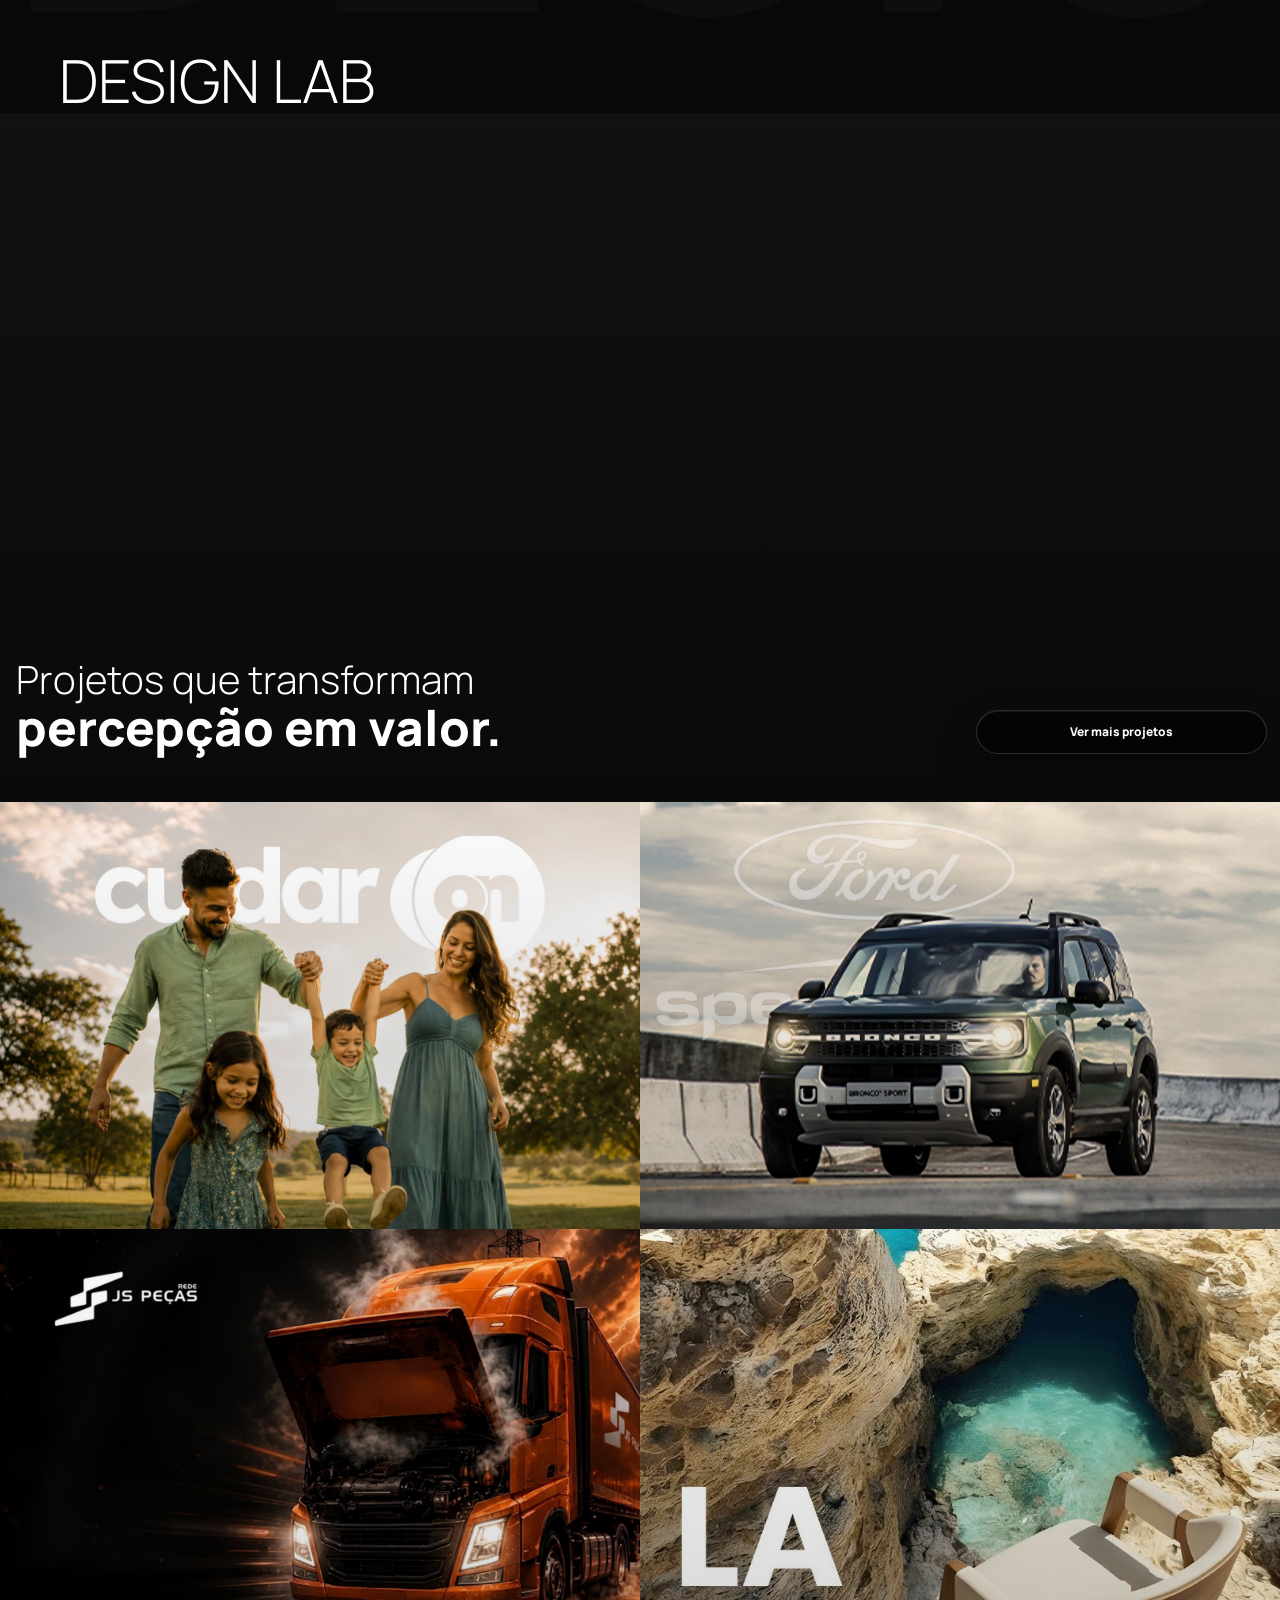
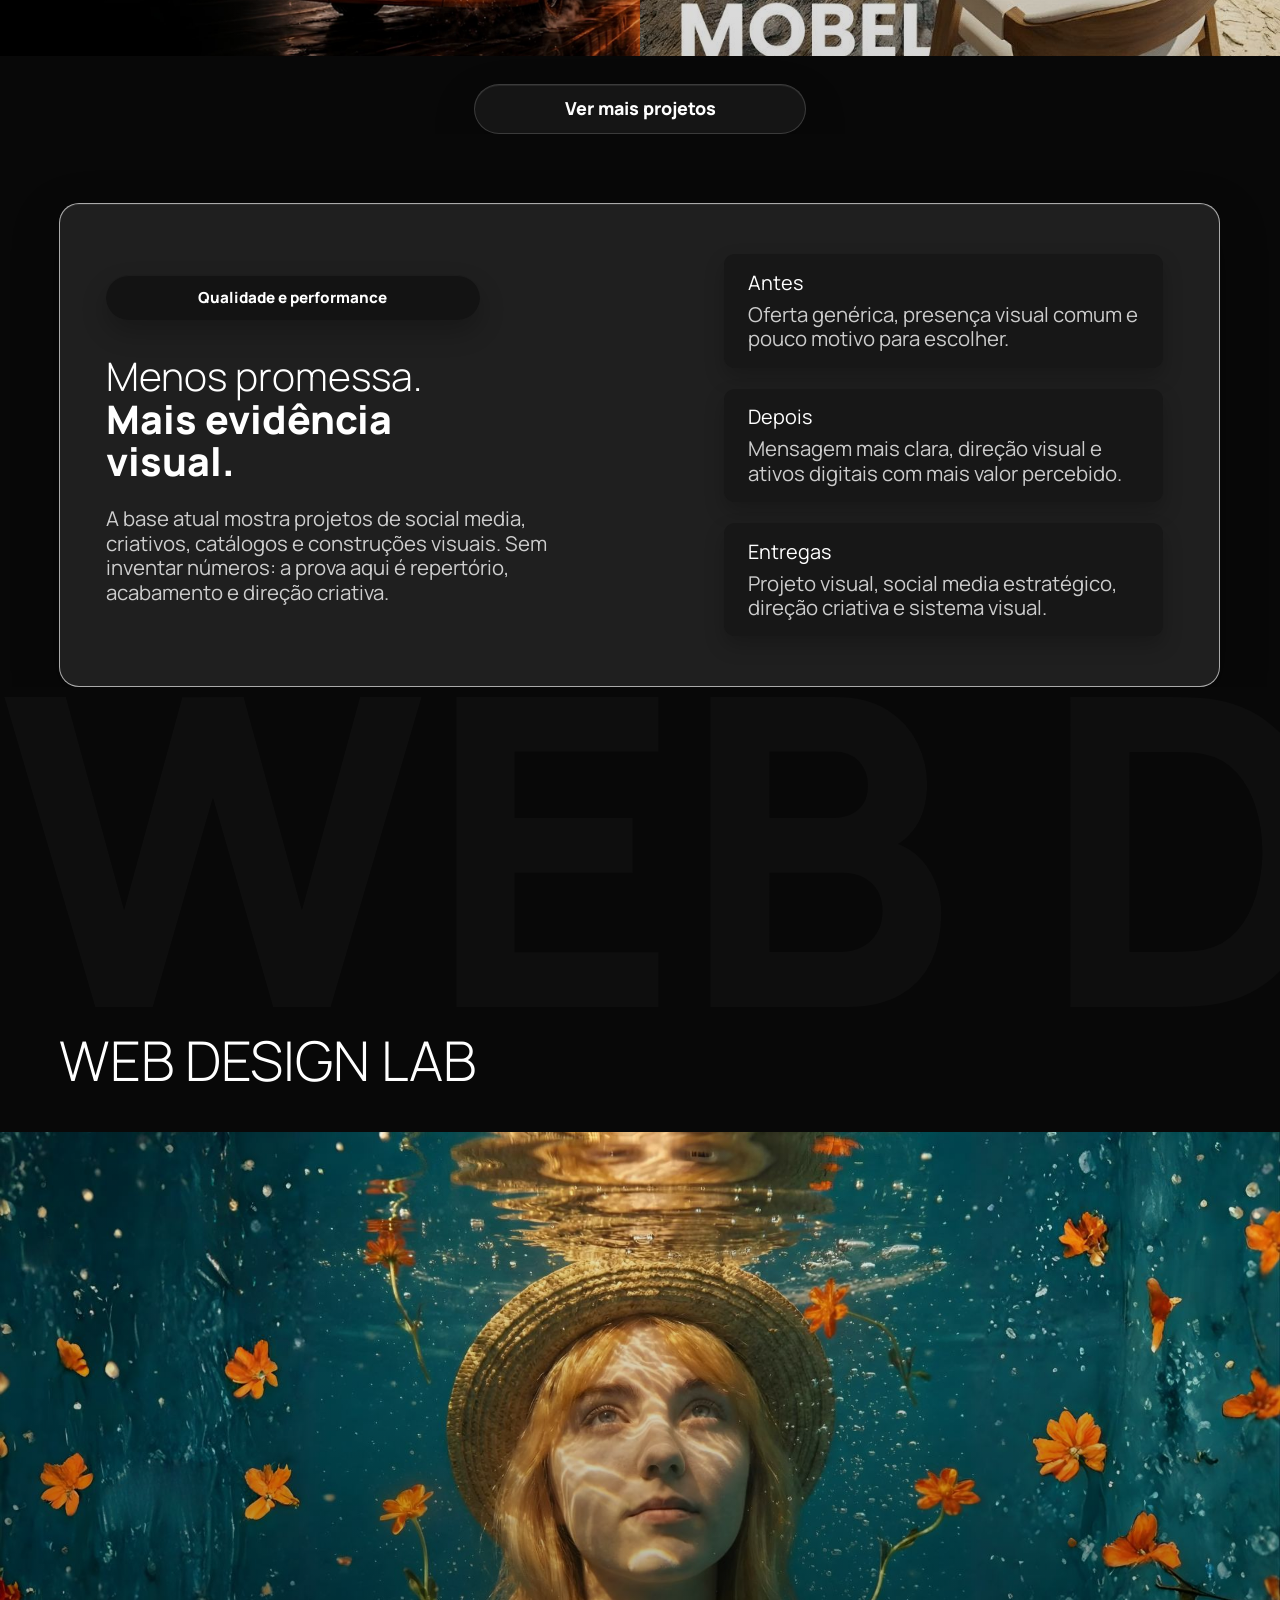
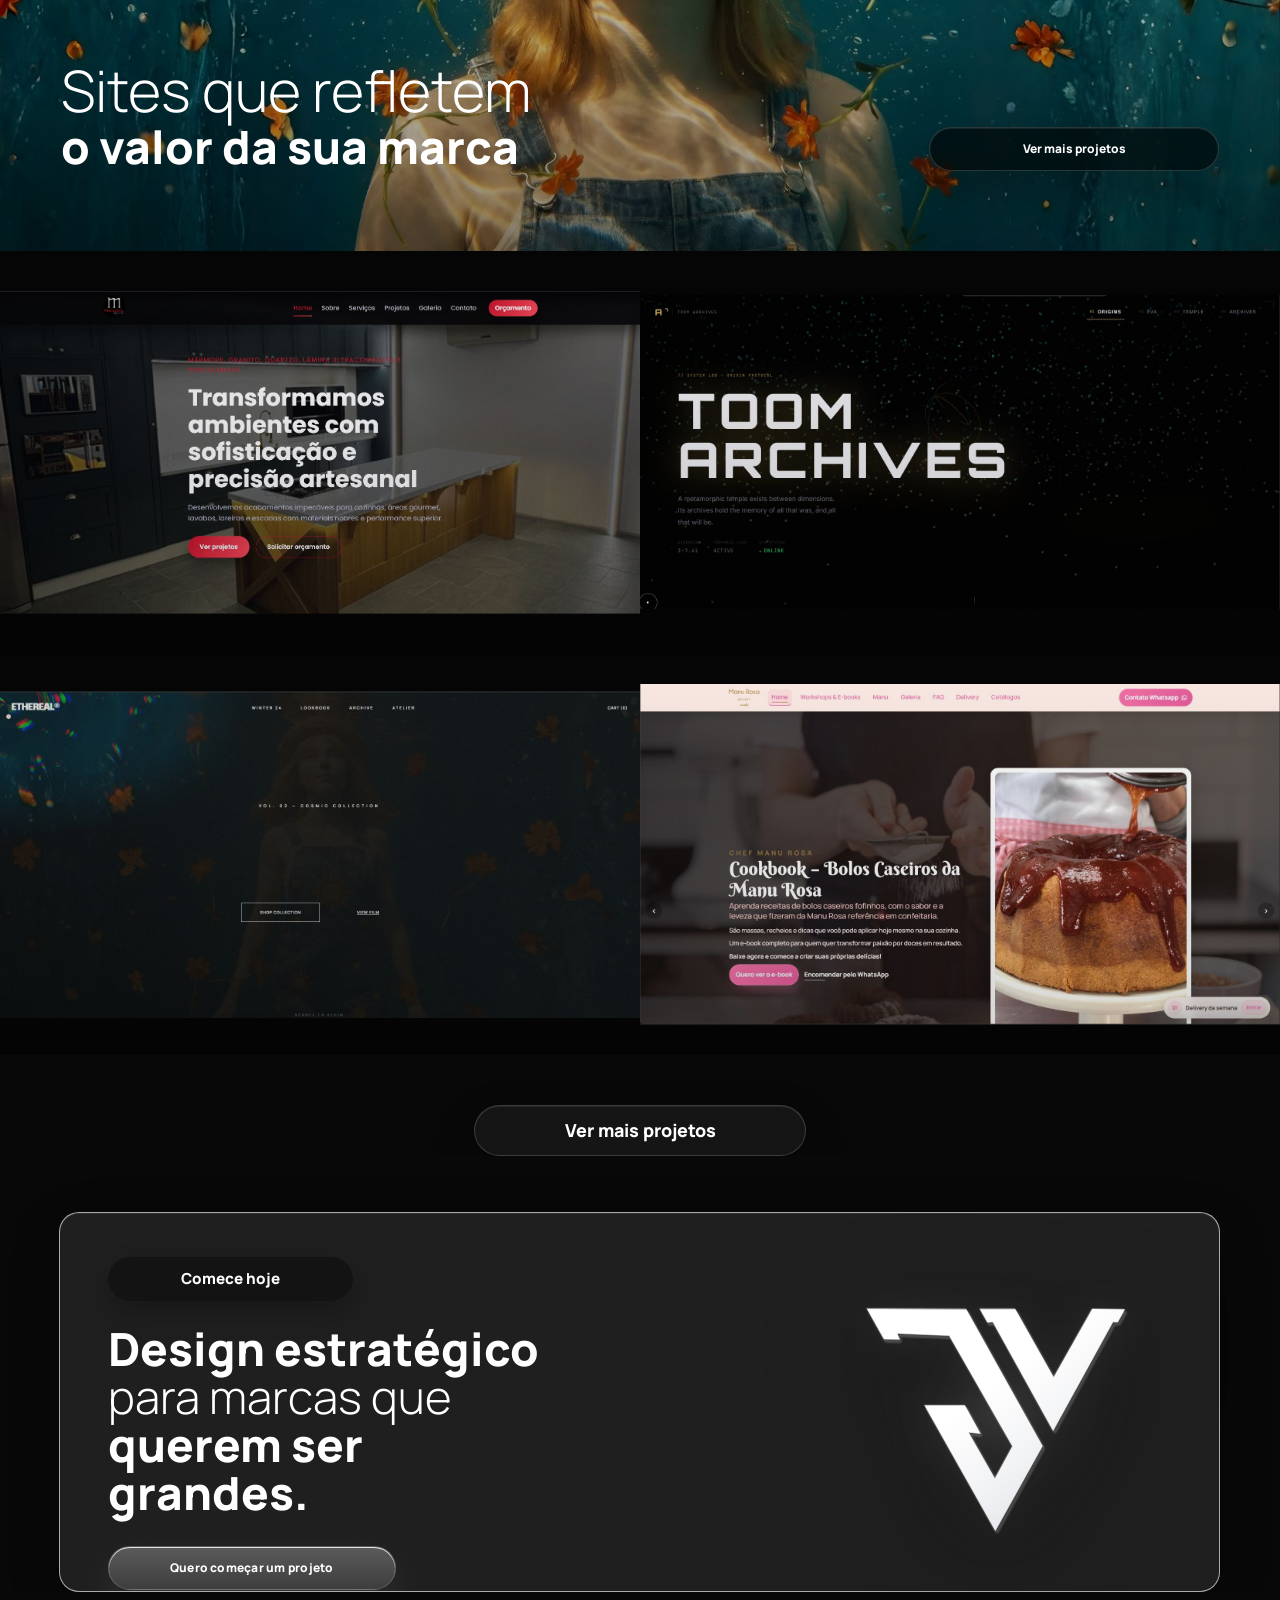
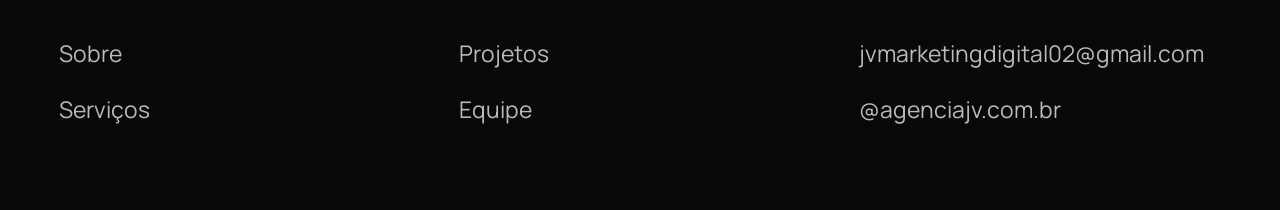
==== commit 8faac640: "ajustes araujo[" ====
--- a/index.html
+++ b/index.html
@@ -3,8 +3,8 @@
 <head>
     <meta charset="UTF-8">
     <meta name="viewport" content="width=device-width, initial-scale=1.0">
-    <title>JV Digital | Presen&ccedil;a digital premium para vender com clareza</title>
-    <meta name="description" content="A JV Digital cria sites, estrat&eacute;gia, design e tecnologia para empresas que precisam comunicar mais valor, vender com mais clareza e gerar demanda com consist&ecirc;ncia.">
+    <title>JV Digital | Ag&ecirc;ncia de marketing, sites premium e presen&ccedil;a digital</title>
+    <meta name="description" content="Ag&ecirc;ncia de marketing para sites premium, presen&ccedil;a digital, posicionamento, landing pages, social media estrat&eacute;gico, tr&aacute;fego pago e estrat&eacute;gia digital.">
     <meta name="theme-color" content="#090806">
     <link rel="icon" href="./assets/img/favicon.svg" type="image/svg+xml">
     <link rel="preconnect" href="https://fonts.googleapis.com">
@@ -18,6 +18,7 @@
     <link rel="stylesheet" href="./assets/css/animations.css">
     <link rel="stylesheet" href="./assets/css/components.css">
     <link rel="stylesheet" href="./assets/css/pages.css">
+    <link rel="stylesheet" href="./assets/css/home-figma.css">
 </head>
 <body class="page-home">
     <div id="jv-preloader" class="jv-preloader" aria-label="Carregando JV Digital">
@@ -39,7 +40,7 @@
             <div class="header-inner">
                 <a class="brand-badge" href="./index.html" aria-label="JV Digital - p&aacute;gina inicial">
                     <span class="brand-badge__media">
-                        <img src="./assets/img/logo1.png" alt="JV Digital" class="brand-badge__logo">
+                        <img src="./assets/img/logo-jv-preloader.svg" alt="JV Digital" class="brand-badge__logo">
                     </span>
                     <span class="brand-badge__content">
                         <strong class="brand-badge__title">JV Digital</strong>
@@ -55,264 +56,190 @@
                     <a href="index.html" aria-current="page">Home</a>
                     <a href="sobre.html">Sobre</a>
                     <a href="servicos.html">Servi&ccedil;os</a>
+                    <a href="projetos.html">Projetos</a>
                     <a href="equipe.html">Equipe</a>
-                    <a href="carta-recomendacao.html">Recomenda&ccedil;&otilde;es</a>
                     <a href="contato.html">Contato</a>
                 </nav>
-                <a href="./contato.html#diagnostico" class="header-cta" aria-label="Ir para o formul&aacute;rio de diagn&oacute;stico da JV Digital">Solicitar diagn&oacute;stico</a>
+                <a href="./contato.html#projeto" class="header-cta" aria-label="Ir para o formul&aacute;rio para come&ccedil;ar um projeto com a JV Digital">Come&ccedil;ar um projeto</a>
             </div>
         </div>
     </header>
 
     <main>
-        <section class="page-hero">
-            <div class="container hero-grid">
-                <div class="hero-copy" data-reveal>
-                    <span class="section-tag">JV Digital</span>
-                    <h1>Presen&ccedil;a digital premium para vender com mais clareza.</h1>
-                    <p class="lead">Sites, estrat&eacute;gia, design e tecnologia para comunicar valor e gerar demanda.</p>
-                    <div class="hero-actions hero-actions--home">
-                        <a href="./contato.html#diagnostico" class="btn btn-primary">Solicitar diagn&oacute;stico</a>
-                        <a href="./servicos.html" class="btn btn-secondary btn--desktop-only">Ver solu&ccedil;&otilde;es</a>
-                    </div>
-                    <div class="hero-strip" aria-label="Frentes principais da JV Digital">
-                        <article class="hero-strip__item">
-                            <strong>Posicionamento</strong>
-                            <span>dire&ccedil;&atilde;o comercial</span>
-                        </article>
-                        <article class="hero-strip__item">
-                            <strong>Sites premium</strong>
-                            <span>confian&ccedil;a e convers&atilde;o</span>
-                        </article>
-                        <article class="hero-strip__item">
-                            <strong>Aquisi&ccedil;&atilde;o</strong>
-                            <span>demanda mais organizada</span>
-                        </article>
-                    </div>
-                    <div class="hero-preview" aria-hidden="true">
-                        <div class="hero-preview__screen">
-                            <div class="hero-preview__bar">
-                                <span></span>
-                                <span></span>
-                                <span></span>
-                            </div>
-                            <div class="hero-preview__content">
-                                <strong>Oferta clara</strong>
-                                <span>Site, narrativa e capta&ccedil;&atilde;o sob a mesma dire&ccedil;&atilde;o.</span>
-                            </div>
-                            <div class="hero-preview__tracks">
-                                <span></span>
-                                <span></span>
-                                <span></span>
-                            </div>
-                        </div>
-                        <div class="hero-preview__panel">
-                            <span>Diagn&oacute;stico</span>
-                            <strong>Prioridade comercial</strong>
-                            <i></i>
-                        </div>
-                    </div>
-                </div>
-
-                <aside class="spotlight-panel hero-panel hero-panel--diagnostic" data-reveal data-spotlight>
-                    <span class="panel-eyebrow">Diagn&oacute;stico comercial</span>
-                    <h2>Sua presen&ccedil;a digital precisa provar tr&ecirc;s coisas.</h2>
-                    <div class="hero-panel__checks">
-                        <article class="hero-panel__check">
-                            <strong>Quem voc&ecirc; &eacute;</strong>
-                            <p>Posicionamento claro e f&aacute;cil de entender.</p>
-                        </article>
-                        <article class="hero-panel__check">
-                            <strong>Por que confiar</strong>
-                            <p>Site, design e narrativa com autoridade.</p>
-                        </article>
-                        <article class="hero-panel__check">
-                            <strong>Como avan&ccedil;ar</strong>
-                            <p>Caminho simples para abrir conversa.</p>
-                        </article>
-                    </div>
-                    <p class="panel-note">Quando isso se alinha, a conversa comercial avan&ccedil;a.</p>
-                </aside>
-            </div>
-        </section>
-
-        <section class="section section-solutions">
+        <section class="home-hero" data-spotlight>
+            <div class="container home-hero__inner">
+                <div class="home-hero__copy" data-reveal>
+                    <h1><strong>Empresas fortes</strong> n&atilde;o deveriam parecer <strong>comuns no digital.</strong></h1>
+                    <p>Sites, estrat&eacute;gia, design e tecnologia para comunicar valor e gerar demanda.</p>
+                </div>
+                <a href="./projetos.html" class="home-hero__project-btn" data-reveal>Ver projetos</a>
+                <div class="home-hero__metrics" data-reveal aria-label="Pilares de atua&ccedil;&atilde;o da JV Digital">
+                    <p>Gera&ccedil;&atilde;o de <strong>resultado e performance</strong></p>
+                    <p>Posicionamento <strong>claro e f&aacute;cil de entender.</strong></p>
+                    <p><strong>Site, design e narrativa</strong> com autoridade.</p>
+                </div>
+            </div>
+        </section>
+
+        <section class="section section-pain">
             <div class="container">
-                <div class="section-heading" data-reveal>
-                    <span class="section-tag">Solu&ccedil;&otilde;es</span>
-                    <h2>Solu&ccedil;&otilde;es para posicionar, vender e crescer.</h2>
-                    <p>Estrat&eacute;gia, site, m&iacute;dia e tecnologia com hierarquia clara.</p>
-                </div>
-                <div class="solutions-editorial">
-                    <article class="feature-card feature-card--primary" data-reveal data-spotlight>
-                        <span class="feature-kicker">Sites premium</span>
-                        <h3>A base para percep&ccedil;&atilde;o e convers&atilde;o.</h3>
-                        <p>Projetos r&aacute;pidos, elegantes e pensados para vender.</p>
-                        <div class="conversion-map" aria-hidden="true">
-                            <span class="conversion-map__node conversion-map__node--active">Mensagem</span>
-                            <span class="conversion-map__line"></span>
-                            <span class="conversion-map__node">Oferta</span>
-                            <span class="conversion-map__line"></span>
-                            <span class="conversion-map__node">Contato</span>
-                        </div>
-                        <ul class="feature-list feature-list--compact">
-                            <li>Arquitetura comercial</li>
-                            <li>Experi&ecirc;ncia objetiva</li>
-                            <li>Performance e SEO t&eacute;cnico</li>
-                        </ul>
-                        <a href="servicos.html" class="feature-card__cta">Ver estrutura completa</a>
-                    </article>
-                    <article class="feature-card feature-card--medium feature-card--positioning" data-reveal data-spotlight>
-                        <span class="feature-kicker">Posicionamento</span>
-                        <h3>Marca mais clara</h3>
-                        <p>Narrativa, oferta e dire&ccedil;&atilde;o mais claras.</p>
-                        <span class="feature-card__note">Mensagem, diferencia&ccedil;&atilde;o e leitura comercial.</span>
-                    </article>
-                    <article class="feature-card feature-card--medium feature-card--traffic" data-reveal data-spotlight>
-                        <span class="feature-kicker">Tr&aacute;fego e aquisi&ccedil;&atilde;o</span>
-                        <h3>Demanda com mais controle</h3>
-                        <p>Campanhas e p&aacute;ginas orientadas por dados.</p>
-                        <span class="feature-card__note">M&iacute;dia, capta&ccedil;&atilde;o e melhoria constante.</span>
-                    </article>
-                    <article class="feature-card feature-card--compact feature-card--design" data-reveal data-spotlight>
-                        <span class="feature-kicker">Design e presen&ccedil;a</span>
-                        <h3>Consist&ecirc;ncia</h3>
-                        <p>Visual e conte&uacute;do com unidade em todos os pontos.</p>
-                    </article>
-                    <article class="feature-card feature-card--compact feature-card--technology" data-reveal data-spotlight>
-                        <span class="feature-kicker">Tecnologia</span>
-                        <h3>Estrutura sob medida</h3>
-                        <p>Integra&ccedil;&otilde;es, automa&ccedil;&otilde;es e opera&ccedil;&atilde;o mais organizada.</p>
-                    </article>
-                    <article class="feature-card feature-card--compact feature-card--metrics" data-reveal data-spotlight>
-                        <span class="feature-kicker">M&eacute;tricas</span>
-                        <h3>Decis&atilde;o por dados</h3>
-                        <p>Indicadores para priorizar investimento e evolu&ccedil;&atilde;o com mais seguran&ccedil;a.</p>
-                    </article>
-                </div>
-            </div>
-        </section>
-
-        <section class="section section-shift">
+                <article class="pain-panel" data-reveal data-spotlight>
+                    <div class="pain-panel__copy">
+                        <span class="section-tag">A virada</span>
+                        <h2>Valor percebido <strong>decide antes do contato.</strong></h2>
+                        <p>O cliente n&atilde;o avalia s&oacute; o que voc&ecirc; entrega; ele l&ecirc; clareza, confian&ccedil;a e sinais de profissionalismo. Quando site, conte&uacute;do e oferta contam hist&oacute;rias diferentes, sua empresa parece menos preparada do que realmente &eacute;.</p>
+                    </div>
+                    <div class="pain-insights" aria-label="Sinais de perda de valor no digital">
+                        <article>
+                            <strong>01 <span>&mdash;</span> Site sem argumento</strong>
+                            <small>A empresa existe, mas n&atilde;o convence.</small>
+                        </article>
+                        <article>
+                            <strong>02 <span>&mdash;</span> Conte&uacute;do sem prova</strong>
+                            <small>Posta, mas n&atilde;o sustenta autoridade.</small>
+                        </article>
+                        <article>
+                            <strong>03 <span>&mdash;</span> Oferta sem dire&ccedil;&atilde;o</strong>
+                            <small>A compara&ccedil;&atilde;o vai para pre&ccedil;o.</small>
+                        </article>
+                    </div>
+                </article>
+            </div>
+        </section>
+
+        <section class="home-lab home-lab--design" aria-labelledby="design-lab-title">
+            <div class="home-lab__word" aria-hidden="true">DESIGN</div>
+            <div class="container home-lab__title" data-reveal>
+                <h2 id="design-lab-title">DESIGN LAB</h2>
+            </div>
+            <div class="home-showcase home-showcase--design" data-reveal>
+                <a class="showcase-tile showcase-tile--feature showcase-tile--slideshow" href="https://www.behance.net/gallery/248971599/Social-Media-Cuidar-ON" target="_blank" rel="noopener noreferrer" aria-label="Ver projeto Cuidar ON no Behance">
+                    <span class="showcase-slideshow" aria-hidden="true">
+                        <img src="./assets/img/home/design-cuidar-on.jpg" alt="" loading="lazy" decoding="async">
+                        <img src="./assets/img/home/design-ford.jpg" alt="" loading="lazy" decoding="async">
+                        <img src="./assets/img/home/design-js-pecas.jpg" alt="" loading="lazy" decoding="async">
+                        <img src="./assets/img/home/design-la-mobel.jpg" alt="" loading="lazy" decoding="async">
+                    </span>
+                    <span class="showcase-tile__content">
+                        <span class="showcase-title">Projetos que transformam <strong>percep&ccedil;&atilde;o em valor.</strong></span>
+                        <span class="showcase-link">Ver mais projetos</span>
+                    </span>
+                </a>
+                <a class="showcase-tile" href="https://www.behance.net/gallery/248971599/Social-Media-Cuidar-ON" target="_blank" rel="noopener noreferrer" aria-label="Ver projeto Cuidar On no Behance">
+                    <img src="./assets/img/home/design-cuidar-on.jpg" alt="Capa do projeto Cuidar On" loading="lazy" decoding="async">
+                </a>
+                <a class="showcase-tile" href="https://www.behance.net/gallery/248971683/Social-Media-Ford" target="_blank" rel="noopener noreferrer" aria-label="Ver projeto Social Media Ford no Behance">
+                    <img src="./assets/img/home/design-ford.jpg" alt="Capa do projeto Ford Bronco Sport" loading="lazy" decoding="async">
+                </a>
+                <a class="showcase-tile" href="https://www.behance.net/gallery/249000025/Banner-JS-Pecas" target="_blank" rel="noopener noreferrer" aria-label="Ver projeto Banner JS Pe&ccedil;as no Behance">
+                    <img src="./assets/img/home/design-js-pecas.jpg" alt="Capa do projeto JS Pe&ccedil;as" loading="lazy" decoding="async">
+                </a>
+                <a class="showcase-tile" href="https://www.behance.net/gallery/245118033/La-Social-Media" target="_blank" rel="noopener noreferrer" aria-label="Ver projeto LA Mobel no Behance">
+                    <img src="./assets/img/home/design-la-mobel.jpg" alt="Capa do projeto LA Mobel" loading="lazy" decoding="async">
+                </a>
+            </div>
+            <div class="home-lab__action" data-reveal>
+                <a href="./projetos.html" class="home-pill-link">Ver mais projetos</a>
+            </div>
+        </section>
+
+        <section class="section section-authority">
             <div class="container">
-                <div class="section-heading section-heading--shift" data-reveal>
-                    <span class="section-tag">Transforma&ccedil;&atilde;o</span>
-                    <h2>O que muda com comunica&ccedil;&atilde;o mais precisa.</h2>
-                    <p>Mais clareza no discurso, mais confian&ccedil;a e mais convers&atilde;o.</p>
-                </div>
-                <div class="shift-grid">
-                    <article class="shift-card shift-card--before" data-reveal>
-                        <span class="shift-card__label">Antes</span>
-                        <h3>Entrega forte, percep&ccedil;&atilde;o fraca.</h3>
-                        <ul class="shift-list">
-                            <li>Marca confusa para quem chega</li>
-                            <li>Site pouco convincente</li>
-                            <li>Comunica&ccedil;&atilde;o dispersa entre canais</li>
-                            <li>Baixa percep&ccedil;&atilde;o de valor comercial</li>
-                        </ul>
-                    </article>
-                    <article class="shift-card shift-card--after" data-reveal data-spotlight>
-                        <span class="shift-card__label">Depois</span>
-                        <h3>Uma presen&ccedil;a que vende com mais coer&ecirc;ncia.</h3>
-                        <ul class="shift-list">
-                            <li>Proposta mais clara desde o primeiro clique</li>
-                            <li>Site premium e convincente</li>
-                            <li>Mensagem alinhada &agrave; oferta</li>
-                            <li>Mais autoridade para avan&ccedil;ar a conversa</li>
-                        </ul>
-                    </article>
-                    <aside class="shift-aside" data-reveal>
-                        <strong>O que a JV reorganiza</strong>
-                        <p>Posicionamento, site, conte&uacute;do e tecnologia na mesma dire&ccedil;&atilde;o.</p>
-                        <div class="shift-aside__chips">
-                            <span>Clareza</span>
-                            <span>Autoridade</span>
-                            <span>Convers&atilde;o</span>
-                        </div>
-                    </aside>
-                </div>
-            </div>
-        </section>
-
-        <section class="section section-process">
-            <div class="container">
-                <div class="section-heading section-heading--process" data-reveal>
-                    <span class="section-tag">Como funciona</span>
-                    <h2>Um fluxo enxuto para sair do ru&iacute;do.</h2>
-                    <p>Leitura, prioridade, execu&ccedil;&atilde;o e melhoria cont&iacute;nua.</p>
-                </div>
-                <div class="timeline-flow" data-reveal>
-                    <article class="timeline-step">
-                        <span class="timeline-step__index">01</span>
-                        <h3>Diagn&oacute;stico</h3>
-                        <p>Marca, oferta, mercado e principal trava.</p>
-                    </article>
-                    <article class="timeline-step">
-                        <span class="timeline-step__index">02</span>
-                        <h3>Dire&ccedil;&atilde;o</h3>
-                        <p>Mensagem, prioridade e estrutura ideal.</p>
-                    </article>
-                    <article class="timeline-step">
-                        <span class="timeline-step__index">03</span>
-                        <h3>Constru&ccedil;&atilde;o</h3>
-                        <p>Sites, p&aacute;ginas e ativos com acabamento profissional.</p>
-                    </article>
-                    <article class="timeline-step">
-                        <span class="timeline-step__index">04</span>
-                        <h3>Otimiza&ccedil;&atilde;o</h3>
-                        <p>Ajustes de mensagem, m&iacute;dia e jornada.</p>
-                    </article>
-                </div>
+                <article class="evidence-panel" data-reveal data-spotlight>
+                    <div class="evidence-panel__copy">
+                        <span class="section-tag">Qualidade e performance</span>
+                        <h2>Menos promessa. <strong>Mais evid&ecirc;ncia visual.</strong></h2>
+                        <p>A base atual mostra projetos de social media, criativos, cat&aacute;logos e constru&ccedil;&otilde;es visuais. Sem inventar n&uacute;meros: a prova aqui &eacute; repert&oacute;rio, acabamento e dire&ccedil;&atilde;o criativa.</p>
+                    </div>
+                    <div class="evidence-list" aria-label="Antes, depois e entregas">
+                        <article>
+                            <strong>Antes</strong>
+                            <p>Oferta gen&eacute;rica, presen&ccedil;a visual comum e pouco motivo para escolher.</p>
+                        </article>
+                        <article>
+                            <strong>Depois</strong>
+                            <p>Mensagem mais clara, dire&ccedil;&atilde;o visual e ativos digitais com mais valor percebido.</p>
+                        </article>
+                        <article>
+                            <strong>Entregas</strong>
+                            <p>Projeto visual, social media estrat&eacute;gico, dire&ccedil;&atilde;o criativa e sistema visual.</p>
+                        </article>
+                    </div>
+                </article>
+            </div>
+        </section>
+
+        <section class="home-lab home-lab--web" aria-labelledby="web-design-lab-title">
+            <div class="home-lab__word" aria-hidden="true">WEB DESIGN</div>
+            <div class="container home-lab__title" data-reveal>
+                <h2 id="web-design-lab-title">WEB DESIGN LAB</h2>
+            </div>
+            <div class="home-showcase home-showcase--web" data-reveal>
+                <a class="showcase-tile showcase-tile--feature showcase-tile--video" href="https://preview--pixel-perfect-clone-0332.lovable.app/" target="_blank" rel="noopener noreferrer" aria-label="Ver site Ethereal Cosmic Collection">
+                    <video class="showcase-video" autoplay muted loop playsinline preload="metadata" poster="./assets/img/home/web-underwater.jpg" aria-hidden="true">
+                        <source src="./assets/video/home/web-design-lab.mp4" type="video/mp4">
+                    </video>
+                    <span class="showcase-tile__content">
+                        <span class="showcase-title">Sites que refletem <strong>o valor da sua marca</strong></span>
+                        <span class="showcase-link">Ver mais projetos</span>
+                    </span>
+                </a>
+                <a class="showcase-tile" href="https://www.marquinamarmo.com/" target="_blank" rel="noopener noreferrer" aria-label="Ver site Marquina M&aacute;rmores">
+                    <img src="./assets/img/home/web-marquina.jpg" alt="Capa do projeto Marquina M&aacute;rmores" loading="lazy" decoding="async">
+                </a>
+                <a class="showcase-tile" href="https://preview--pixel-perfect-clone-5274.lovable.app/" target="_blank" rel="noopener noreferrer" aria-label="Ver site Toom Archives">
+                    <img src="./assets/img/home/web-toom-archives.jpg" alt="Capa visual Toom Archives" loading="lazy" decoding="async">
+                </a>
+                <a class="showcase-tile" href="https://preview--pixel-perfect-clone-0332.lovable.app/" target="_blank" rel="noopener noreferrer" aria-label="Ver site Ethereal Cosmic Collection">
+                    <img src="./assets/img/home/web-cosmic.jpg" alt="Capa editorial com atmosfera submersa" loading="lazy" decoding="async">
+                </a>
+                <a class="showcase-tile" href="https://manurosabakery.com.br/index.html" target="_blank" rel="noopener noreferrer" aria-label="Ver site Manu Rosa Bakery">
+                    <img src="./assets/img/home/web-manu-rosa.jpg" alt="Capa do projeto Manu Rosa Bakery" loading="lazy" decoding="async">
+                </a>
+            </div>
+            <div class="home-lab__action" data-reveal>
+                <a href="./projetos.html" class="home-pill-link">Ver mais projetos</a>
             </div>
         </section>
 
         <section class="section section-cta-home">
             <div class="container">
-                <div class="cta-panel cta-panel--home" data-reveal data-spotlight>
-                    <div class="cta-panel__content">
-                        <span class="section-tag">Pr&oacute;ximo passo</span>
-                        <h2>Vamos fazer sua presen&ccedil;a digital vender melhor?</h2>
-                        <p>Mais valor percebido, confian&ccedil;a e oportunidades.</p>
-                    </div>
-                    <div class="cta-panel__conversion">
-                        <a href="./contato.html#diagnostico" class="btn btn-primary">Solicitar diagn&oacute;stico</a>
-                        <p class="small-note">Conversa inicial para definir prioridade.</p>
+                <div class="home-cta" data-reveal data-spotlight>
+                    <div class="home-cta__content">
+                        <span class="section-tag">Comece hoje</span>
+                        <h2><strong>Design estrat&eacute;gico</strong> para marcas que <strong>querem ser grandes.</strong></h2>
+                        <a href="./contato.html#projeto" class="btn btn-primary">Quero come&ccedil;ar um projeto</a>
+                    </div>
+                    <div class="home-cta__logo" aria-hidden="true">
+                        <img src="./assets/img/logo-jv-preloader.svg" alt="" loading="lazy" decoding="async">
                     </div>
                 </div>
             </div>
         </section>
     </main>
 
-    <footer class="site-footer">
+    <footer class="site-footer home-footer">
         <div class="container">
-            <div class="footer-grid" data-reveal>
-                <div class="footer-brand">
-                    <img src="./assets/img/logo1.png" alt="JV Digital" class="footer-logo">
-                    <p>Sites, estrat&eacute;gia e tecnologia para marcas que precisam vender com mais autoridade.</p>
-                    <span class="footer-note">Projetos de posicionamento, sites, landing pages e gera&ccedil;&atilde;o de demanda.</span>
-                </div>
-                <div class="footer-column">
-                    <span class="footer-title">Mapa</span>
-                    <a href="sobre.html">Sobre a JV</a>
+            <div class="home-footer__grid" data-reveal>
+                <nav class="home-footer__links" aria-label="Links do rodap&eacute;">
+                    <a href="sobre.html">Sobre</a>
                     <a href="servicos.html">Servi&ccedil;os</a>
+                </nav>
+                <nav class="home-footer__links" aria-label="Projetos e equipe">
+                    <a href="projetos.html">Projetos</a>
                     <a href="equipe.html">Equipe</a>
-                    <a href="carta-recomendacao.html">Recomenda&ccedil;&otilde;es</a>
-                </div>
-                <div class="footer-column">
-                    <span class="footer-title">Contato</span>
-                    <a href="mailto:comercial@agenciajv.com">comercial@agenciajv.com</a>
-                    <a href="./contato.html#diagnostico">Solicitar diagn&oacute;stico</a>
-                    <div class="social-links social-links--footer" aria-label="Redes sociais da JV Digital">
-                        <a class="social-link" href="https://www.instagram.com/agenciajv.com.br/" target="_blank" rel="noopener noreferrer" aria-label="Abrir Instagram da JV Digital">Instagram</a>
-                        <a class="social-link" href="https://www.facebook.com/profile.php?id=61589395239649" target="_blank" rel="noopener noreferrer" aria-label="Abrir Facebook da JV Digital">Facebook</a>
-                    </div>
-                    <span class="footer-meta">atendimento remoto</span>
+                </nav>
+                <div class="home-footer__contact">
+                    <a href="mailto:jvmarketingdigital02@gmail.com">jvmarketingdigital02@gmail.com</a>
+                    <a href="https://www.instagram.com/agenciajv.com.br/" target="_blank" rel="noopener noreferrer">@agenciajv.com.br</a>
                 </div>
             </div>
         </div>
     </footer>
 
-    <script src="./assets/js/main.js"></script>
+    <script src="./assets/js/projects-data.js?v=20260524b"></script>
+    <script src="./assets/js/projects.js?v=20260524b"></script>
+    <script src="./assets/js/main.js?v=20260602b"></script>
     <script src="./assets/js/menu.js"></script>
     <script src="./assets/js/animations.js"></script>
     <script src="./assets/js/scroll-effects.js"></script>
--- a/assets/css/pages.css
+++ b/assets/css/pages.css
@@ -1380,7 +1380,7 @@
     line-height: 1.2;
 }
 
-.page-contact #diagnostico {
+.page-contact #projeto {
     scroll-margin-top: clamp(6.4rem, 9vw, 8.6rem);
 }
 
@@ -2107,7 +2107,7 @@
         grid-template-columns: 1fr;
     }
 
-    .page-contact #diagnostico {
+    .page-contact #projeto {
         scroll-margin-top: 6.15rem;
     }
 
@@ -2146,6 +2146,763 @@
     .page-contact .contact-brief__intro p {
         font-size: 0.93rem;
         line-height: 1.62;
+    }
+}
+
+@media (min-width: 721px) {
+    .page-home {
+        --home-frame: min(100vw, 1920px);
+        --home-container: min(90.833vw, 1744px);
+        --home-panel: min(90.729vw, 1742px);
+        --home-border: min(0.0521vw, 1px);
+        --home-radius: min(1.563vw, 30px);
+    }
+
+    .page-home main,
+    .page-home .home-footer {
+        width: var(--home-frame);
+        margin-inline: auto;
+    }
+
+    .page-home .container,
+    .page-home .site-header .container {
+        width: var(--home-container);
+        max-width: var(--home-container);
+        padding-inline: 0;
+    }
+
+    .page-home .site-header {
+        padding-top: min(4.6vw, 88px);
+    }
+
+    .page-home .site-header .container {
+        width: var(--home-panel);
+        max-width: var(--home-panel);
+    }
+
+    .page-home .header-inner {
+        min-height: min(5.85vw, 112px);
+        height: min(5.85vw, 112px);
+        gap: 0;
+        padding: min(0.85vw, 16px) min(4.4vw, 84px);
+        border-width: var(--home-border);
+        border-radius: min(1.25vw, 24px);
+    }
+
+    .page-home .brand-badge {
+        width: min(9.65vw, 185px);
+        min-height: min(4vw, 77px);
+        height: min(4vw, 77px);
+        padding: min(0.24vw, 4.6px);
+        border-radius: min(1.1vw, 21px);
+    }
+
+    .page-home .brand-badge__logo {
+        width: 44%;
+        height: 72%;
+    }
+
+    .page-home .main-nav {
+        position: static;
+        inset: auto;
+        z-index: auto;
+        display: flex;
+        width: auto;
+        max-width: none;
+        min-height: 0;
+        height: auto;
+        padding: 0;
+        flex-direction: row;
+        justify-content: flex-start;
+        align-items: center;
+        gap: min(0.208vw, 4px);
+        margin-left: min(1.85vw, 35px);
+        margin-right: 0;
+        border: 0;
+        border-radius: 0;
+        background: transparent;
+        box-shadow: none;
+        opacity: 1;
+        visibility: visible;
+        pointer-events: auto;
+        transform: none;
+        overflow: visible;
+    }
+
+    .page-home .main-nav a {
+        padding: min(0.36vw, 7px) min(0.48vw, 9px);
+        font-size: min(0.63vw, 12px);
+        line-height: 1;
+    }
+
+    .page-home .header-cta {
+        display: inline-flex;
+        width: min(14.6vw, 280px);
+        min-height: min(4vw, 77px);
+        margin-left: auto;
+        padding: 0 min(1.1vw, 21px);
+        border-radius: min(1.1vw, 21px);
+        font-size: min(0.66vw, 12.7px);
+        line-height: 1;
+    }
+
+    .page-home .menu-toggle {
+        display: none;
+    }
+
+    .home-hero {
+        min-height: 0;
+        height: min(62.917vw, 1208px);
+        padding: 0;
+        align-items: stretch;
+    }
+
+    .home-hero__inner {
+        display: block;
+        width: var(--home-container);
+        height: 100%;
+        margin-inline: auto;
+    }
+
+    .home-hero__copy {
+        position: absolute;
+        left: 0;
+        top: min(33.802vw, 649px);
+        gap: min(0.833vw, 16px);
+        max-width: min(30.469vw, 585px);
+    }
+
+    .home-hero__copy h1 {
+        font-size: min(2.72vw, 52.2px);
+        line-height: 1.09;
+    }
+
+    .home-hero__copy p {
+        max-width: min(30.469vw, 585px);
+        font-size: min(1.15vw, 22px);
+        line-height: 1.2;
+    }
+
+    .home-hero__project-btn {
+        position: absolute;
+        top: min(46.38vw, 890.5px);
+        right: 0;
+        width: min(21.068vw, 404.5px);
+        min-width: 0;
+        min-height: min(2.5vw, 48px);
+        margin: 0;
+        padding: 0 min(1.25vw, 24px);
+        font-size: min(0.68vw, 13px);
+    }
+
+    .home-hero__metrics {
+        position: absolute;
+        left: 0;
+        right: 0;
+        top: min(53.646vw, 1030px);
+        grid-template-columns: repeat(3, minmax(0, 1fr));
+        gap: min(8.333vw, 160px);
+        padding-top: min(3.958vw, 76px);
+        border-top-width: var(--home-border);
+    }
+
+    .home-hero__metrics p {
+        max-width: min(20.833vw, 400px);
+        font-size: min(1.16vw, 22.3px);
+        line-height: 1.17;
+    }
+
+    .page-home .section-pain {
+        padding: min(3.125vw, 60px) 0 0;
+    }
+
+    .page-home .pain-panel {
+        grid-template-columns: min(40.365vw, 775px) min(32.083vw, 616px);
+        gap: min(13.021vw, 250px);
+        width: var(--home-panel);
+        min-height: min(37.833vw, 726.4px);
+        padding: min(5vw, 96px) min(2.604vw, 50px);
+        border-width: var(--home-border);
+        border-radius: var(--home-radius);
+    }
+
+    .page-home .pain-panel__copy,
+    .evidence-panel__copy {
+        gap: min(1.823vw, 35px);
+    }
+
+    .page-home .section-tag {
+        min-width: min(18.542vw, 356px);
+        min-height: min(3.542vw, 68px);
+        padding: 0 min(2.188vw, 42px);
+        font-size: min(0.68vw, 13px);
+        line-height: 1;
+    }
+
+    .page-home .pain-panel h2 {
+        max-width: min(46vw, 883px);
+        font-size: min(3.65vw, 70px);
+        line-height: 1.08;
+    }
+
+    .page-home .pain-panel p {
+        max-width: min(41.667vw, 800px);
+        font-size: min(1.18vw, 22.6px);
+        line-height: 1.16;
+    }
+
+    .page-home .pain-insights {
+        gap: min(2.708vw, 52px);
+    }
+
+    .page-home .pain-insights article,
+    .evidence-list article {
+        min-height: min(7.69vw, 147.7px);
+        gap: min(0.573vw, 11px);
+        padding: min(1.302vw, 25px) min(1.875vw, 36px);
+        border-radius: min(0.833vw, 16px);
+    }
+
+    .page-home .pain-insights strong,
+    .evidence-list strong {
+        font-size: min(1.16vw, 22.3px);
+        line-height: 1.18;
+    }
+
+    .page-home .pain-insights small,
+    .evidence-list p {
+        font-size: min(1.02vw, 19.6px);
+        line-height: 1.16;
+    }
+
+    .home-lab {
+        padding: 0;
+    }
+
+    .home-lab__word {
+        top: min(6.719vw, 129px);
+        width: var(--home-frame);
+        font-size: min(33.64vw, 646px);
+        line-height: 0.72;
+    }
+
+    .home-lab__title {
+        width: var(--home-container);
+        padding-top: min(24.9vw, 478px);
+        padding-bottom: 0;
+    }
+
+    .home-lab--web {
+        padding-top: min(3.073vw, 59px);
+    }
+
+    .home-lab--web .home-lab__word {
+        top: min(3.073vw, 59px);
+    }
+
+    .home-lab--web .home-lab__title {
+        padding-top: min(23.7vw, 455px);
+    }
+
+    .home-lab__title h2 {
+        font-size: min(3.65vw, 70px);
+        line-height: 1.08;
+    }
+
+    .home-lab--web .home-lab__title h2 {
+        font-size: min(3.35vw, 64.3px);
+    }
+
+    .home-showcase {
+        width: var(--home-frame);
+        margin-inline: auto;
+    }
+
+    .showcase-tile {
+        min-height: min(33.406vw, 641.4px);
+    }
+
+    .showcase-tile--feature {
+        min-height: min(53.802vw, 1033px);
+    }
+
+    .home-showcase--web .showcase-tile {
+        min-height: min(31.406vw, 603px);
+    }
+
+    .home-showcase--web .showcase-tile--feature {
+        min-height: min(56.198vw, 1079px);
+    }
+
+    .showcase-tile__content {
+        right: min(1.042vw, 20px);
+        bottom: min(3.698vw, 71px);
+        left: min(1.24vw, 23.8px);
+        grid-template-columns: minmax(0, 1fr) auto;
+        gap: min(2.083vw, 40px);
+    }
+
+    .showcase-title {
+        max-width: min(41.667vw, 800px);
+        font-size: min(2.32vw, 44.5px);
+        line-height: 1.08;
+    }
+
+    .showcase-title strong {
+        font-size: min(2.95vw, 56.6px);
+        line-height: 1.08;
+    }
+
+    .home-showcase--web .showcase-tile__content {
+        right: min(4.74vw, 91px);
+        bottom: min(6.25vw, 120px);
+        left: min(4.74vw, 91px);
+    }
+
+    .home-showcase--web .showcase-title {
+        max-width: min(39vw, 749px);
+        font-size: min(3.4vw, 65.3px);
+        line-height: 1.08;
+    }
+
+    .home-showcase--web .showcase-title strong {
+        font-size: min(2.78vw, 53.4px);
+    }
+
+    .showcase-link {
+        width: min(22.714vw, 436.1px);
+        min-width: 0;
+        min-height: min(2.7vw, 52px);
+        padding: 0 min(1.25vw, 24px);
+        font-size: min(0.7vw, 13.4px);
+    }
+
+    .home-lab__action {
+        padding: min(2.135vw, 41px) 0 0;
+    }
+
+    .home-lab--web .home-lab__action {
+        padding-top: min(3.906vw, 75px);
+    }
+
+    .home-lab__action .home-pill-link {
+        width: min(25.974vw, 498.7px);
+        min-width: 0;
+        min-height: min(3.05vw, 58.6px);
+        padding: 0 min(1.563vw, 30px);
+        font-size: min(0.9vw, 17.3px);
+    }
+
+    .page-home .section-authority {
+        padding: min(5.365vw, 103px) 0 0;
+    }
+
+    .evidence-panel {
+        grid-template-columns: min(38.542vw, 740px) min(34.323vw, 659px);
+        gap: min(9.688vw, 186px);
+        width: var(--home-panel);
+        min-height: min(37.88vw, 727px);
+        padding: min(3.958vw, 76px) min(3.646vw, 70px);
+        border-width: var(--home-border);
+        border-radius: var(--home-radius);
+    }
+
+    .evidence-panel .section-tag {
+        min-width: min(29.167vw, 560px);
+    }
+
+    .evidence-panel h2 {
+        max-width: min(38.542vw, 740px);
+        font-size: min(2.88vw, 55.3px);
+        line-height: 1.05;
+    }
+
+    .evidence-panel p {
+        max-width: min(38.542vw, 740px);
+        font-size: min(1.18vw, 22.6px);
+        line-height: 1.2;
+    }
+
+    .evidence-list {
+        gap: min(1.667vw, 32px);
+    }
+
+    .page-home .section-cta-home {
+        padding: min(4.427vw, 85px) 0 0;
+    }
+
+    .home-cta {
+        grid-template-columns: min(48.438vw, 930px) minmax(0, 1fr);
+        gap: min(7.813vw, 150px);
+        width: var(--home-panel);
+        min-height: min(29.688vw, 570px);
+        padding: min(3.333vw, 64px) min(3.75vw, 72px);
+        border-width: var(--home-border);
+        border-radius: var(--home-radius);
+    }
+
+    .home-cta__content {
+        display: block;
+    }
+
+    .home-cta .section-tag {
+        min-width: min(19.141vw, 367.5px);
+    }
+
+    .home-cta h2 {
+        max-width: min(36.25vw, 696px);
+        margin-top: min(1.875vw, 36px);
+        font-size: min(2.9vw, 55.7px);
+        line-height: 1.05;
+    }
+
+    .home-cta .btn {
+        width: min(22.479vw, 431.6px);
+        min-width: 0;
+        min-height: min(2.65vw, 51px);
+        margin-top: min(2.24vw, 43px);
+        padding: 0 min(1.25vw, 24px);
+        font-size: min(0.72vw, 13.8px);
+    }
+
+    .home-cta__logo {
+        align-self: center;
+        justify-self: center;
+    }
+
+    .home-cta__logo img {
+        width: min(21.563vw, 414px);
+    }
+
+    .page-home .home-footer {
+        padding: min(3.802vw, 73px) 0 min(6.771vw, 130px);
+    }
+
+    .home-footer__grid {
+        width: var(--home-container);
+        grid-template-columns: min(10.938vw, 210px) min(10.938vw, 210px) min(29.167vw, 560px);
+        column-gap: min(20.313vw, 390px);
+        row-gap: min(2.344vw, 45px);
+    }
+
+    .home-footer__links,
+    .home-footer__contact,
+    .home-footer__remote {
+        gap: min(2.344vw, 45px);
+    }
+
+    .home-footer__links a,
+    .home-footer__contact a,
+    .home-footer__remote span {
+        font-size: min(1.25vw, 24px);
+        line-height: 1.16;
+    }
+
+    .home-footer__remote .home-pill-link {
+        width: min(23.359vw, 448.5px);
+        min-width: 0;
+        min-height: min(2.75vw, 52.8px);
+        padding: 0 min(1.25vw, 24px);
+        font-size: min(0.72vw, 13.8px);
+    }
+}
+
+/* Absolute final override: keep HOME.png layout after older experimental layers. */
+@media (min-width: 721px) {
+    .page-home .site-header {
+        position: absolute;
+        padding-top: min(5.885vw, 113px);
+    }
+
+    .page-home .header-inner {
+        min-height: min(7.708vw, 148px);
+        height: min(7.708vw, 148px);
+        padding: min(1.25vw, 24px) min(6.354vw, 122px);
+        border-radius: min(1.667vw, 32px);
+    }
+
+    .page-home .brand-badge {
+        width: min(12.292vw, 236px);
+        min-height: min(5.104vw, 98px);
+        height: min(5.104vw, 98px);
+        padding: min(0.313vw, 6px);
+        border-radius: min(1.563vw, 30px);
+    }
+
+    .page-home .main-nav {
+        margin-left: min(2.396vw, 46px);
+    }
+
+    .page-home .main-nav a {
+        padding: min(0.5vw, 9.6px) min(0.625vw, 12px);
+        font-size: min(0.82vw, 15.75px);
+        line-height: 1;
+    }
+
+    .page-home .header-cta {
+        width: min(18.2vw, 349px);
+        min-height: min(5.104vw, 98px);
+        padding: 0 min(1.563vw, 30px);
+        border-radius: min(1.563vw, 30px);
+        font-size: min(0.82vw, 15.75px);
+    }
+
+    .home-hero__copy h1 {
+        font-size: min(3.16vw, 60.7px);
+        line-height: 1.09;
+    }
+
+    .home-hero__copy p {
+        font-size: min(1.427vw, 27.4px);
+        line-height: 1.2;
+    }
+
+    .home-hero__project-btn {
+        min-height: min(3.224vw, 61.9px);
+        font-size: min(0.86vw, 16.5px);
+    }
+
+    .home-hero__metrics p {
+        font-size: min(1.51vw, 29px);
+        line-height: 1.17;
+    }
+
+    .page-home .section-tag {
+        font-size: min(0.86vw, 16.5px);
+    }
+
+    .page-home .pain-panel h2 {
+        max-width: min(41vw, 787px);
+        font-size: min(4.64vw, 89.1px);
+        line-height: 1.08;
+    }
+
+    .page-home .pain-panel p {
+        font-size: min(1.542vw, 29.6px);
+    }
+
+    .page-home .pain-insights strong,
+    .evidence-list strong {
+        font-size: min(1.55vw, 29.8px);
+    }
+
+    .page-home .pain-insights small,
+    .evidence-list p {
+        font-size: min(1.4vw, 26.9px);
+    }
+
+    .home-lab__title h2 {
+        font-size: min(4.646vw, 89.2px);
+    }
+
+    .home-lab--web .home-lab__title h2 {
+        font-size: min(4.281vw, 82.2px);
+    }
+
+    .showcase-title {
+        font-size: min(3.031vw, 58.2px);
+    }
+
+    .showcase-title strong {
+        font-size: min(3.844vw, 73.8px);
+    }
+
+    .home-showcase--web .showcase-title {
+        font-size: min(4.458vw, 85.6px);
+    }
+
+    .home-showcase--web .showcase-title strong {
+        font-size: min(3.583vw, 68.8px);
+    }
+
+    .showcase-link,
+    .home-cta .btn,
+    .home-footer__remote .home-pill-link {
+        font-size: min(0.94vw, 18px);
+    }
+
+    .home-lab__action .home-pill-link {
+        font-size: min(1.4vw, 26.9px);
+    }
+
+    .evidence-panel h2 {
+        font-size: min(3.568vw, 68.5px);
+    }
+
+    .evidence-panel p {
+        font-size: min(1.594vw, 30.6px);
+    }
+
+    .home-cta h2 {
+        font-size: min(3.573vw, 68.6px);
+    }
+
+    .home-footer__links a,
+    .home-footer__contact a,
+    .home-footer__remote span {
+        font-size: min(1.792vw, 34.4px);
+    }
+}
+
+@media (max-width: 480px) {
+    .page-about p,
+    .page-services p,
+    .page-projects p {
+        overflow-wrap: break-word;
+        text-wrap: wrap;
+    }
+
+    .page-about .hero-copy,
+    .page-services .hero-copy,
+    .page-projects .hero-copy,
+    .page-about .page-panel,
+    .page-services .page-panel,
+    .page-projects .page-panel,
+    .page-about .surface-card,
+    .page-services .surface-card,
+    .page-projects .project-card,
+    .page-about .cta-panel--page,
+    .page-services .cta-panel--page {
+        width: 100%;
+        max-width: 100%;
+        min-width: 0;
+    }
+}
+
+/* Figma HOME.png final alignment. The home header belongs to the hero, not to scroll. */
+@media (min-width: 721px) {
+    .page-home .site-header {
+        position: absolute;
+        padding-top: min(5.885vw, 113px);
+    }
+
+    .page-home .header-inner {
+        min-height: min(7.708vw, 148px);
+        height: min(7.708vw, 148px);
+        padding: min(1.25vw, 24px) min(6.354vw, 122px);
+        border-radius: min(1.667vw, 32px);
+    }
+
+    .page-home .brand-badge {
+        width: min(12.292vw, 236px);
+        min-height: min(5.104vw, 98px);
+        height: min(5.104vw, 98px);
+        padding: min(0.313vw, 6px);
+        border-radius: min(1.563vw, 30px);
+    }
+
+    .page-home .main-nav {
+        margin-left: min(2.396vw, 46px);
+    }
+
+    .page-home .main-nav a {
+        padding: min(0.5vw, 9.6px) min(0.625vw, 12px);
+        font-size: min(0.82vw, 15.75px);
+        line-height: 1;
+    }
+
+    .page-home .header-cta {
+        width: min(18.2vw, 349px);
+        min-height: min(5.104vw, 98px);
+        padding: 0 min(1.563vw, 30px);
+        border-radius: min(1.563vw, 30px);
+        font-size: min(0.82vw, 15.75px);
+    }
+
+    .home-hero__copy h1 {
+        font-size: min(3.16vw, 60.7px);
+        line-height: 1.09;
+    }
+
+    .home-hero__copy p {
+        font-size: min(1.427vw, 27.4px);
+        line-height: 1.2;
+    }
+
+    .home-hero__project-btn {
+        min-height: min(3.224vw, 61.9px);
+        font-size: min(0.86vw, 16.5px);
+    }
+
+    .home-hero__metrics p {
+        font-size: min(1.51vw, 29px);
+        line-height: 1.17;
+    }
+
+    .page-home .section-tag {
+        font-size: min(0.86vw, 16.5px);
+    }
+
+    .page-home .pain-panel h2 {
+        max-width: min(41vw, 787px);
+        font-size: min(4.64vw, 89.1px);
+        line-height: 1.08;
+    }
+
+    .page-home .pain-panel p {
+        font-size: min(1.542vw, 29.6px);
+    }
+
+    .page-home .pain-insights strong,
+    .evidence-list strong {
+        font-size: min(1.55vw, 29.8px);
+    }
+
+    .page-home .pain-insights small,
+    .evidence-list p {
+        font-size: min(1.4vw, 26.9px);
+    }
+
+    .home-lab__title h2 {
+        font-size: min(4.646vw, 89.2px);
+    }
+
+    .home-lab--web .home-lab__title h2 {
+        font-size: min(4.281vw, 82.2px);
+    }
+
+    .showcase-title {
+        font-size: min(3.031vw, 58.2px);
+    }
+
+    .showcase-title strong {
+        font-size: min(3.844vw, 73.8px);
+    }
+
+    .home-showcase--web .showcase-title {
+        font-size: min(4.458vw, 85.6px);
+    }
+
+    .home-showcase--web .showcase-title strong {
+        font-size: min(3.583vw, 68.8px);
+    }
+
+    .showcase-link,
+    .home-cta .btn,
+    .home-footer__remote .home-pill-link {
+        font-size: min(0.94vw, 18px);
+    }
+
+    .home-lab__action .home-pill-link {
+        font-size: min(1.4vw, 26.9px);
+    }
+
+    .evidence-panel h2 {
+        font-size: min(3.568vw, 68.5px);
+    }
+
+    .evidence-panel p {
+        font-size: min(1.594vw, 30.6px);
+    }
+
+    .home-cta h2 {
+        font-size: min(3.573vw, 68.6px);
+    }
+
+    .home-footer__links a,
+    .home-footer__contact a,
+    .home-footer__remote span {
+        font-size: min(1.792vw, 34.4px);
     }
 }
 
@@ -3162,3 +3919,2462 @@
         gap: 0.6rem;
     }
 }
+
+/* Premium project evolution */
+.page-home .page-hero--editorial,
+.page-projects .page-projects-hero,
+.page-project-case .project-case-hero {
+    padding-top: clamp(2rem, 4.5vw, 4rem);
+}
+
+.page-home .page-hero--editorial .hero-grid,
+.page-projects .page-projects-hero .hero-grid,
+.page-project-case .project-case-hero .hero-grid {
+    grid-template-columns: minmax(0, 1.25fr) minmax(320px, 0.75fr);
+    gap: clamp(1.1rem, 3vw, 2.4rem);
+    align-items: stretch;
+}
+
+.page-home .page-hero--editorial h1,
+.page-projects .page-projects-hero h1,
+.page-project-case .project-case-hero h1 {
+    max-width: 16.6em;
+    font-size: clamp(2.2rem, 3.35vw, 3.05rem);
+    line-height: 1;
+}
+
+.page-home .page-hero--editorial .lead,
+.page-projects .page-projects-hero .lead,
+.page-project-case .project-case-hero .lead {
+    max-width: 41rem;
+    font-size: clamp(1rem, 1.25vw, 1.12rem);
+    line-height: 1.55;
+}
+
+.page-home .hero-panel--portfolio,
+.page-projects .page-projects-panel,
+.page-project-case .project-case-panel {
+    display: grid;
+    align-content: start;
+    gap: clamp(0.85rem, 2vw, 1.15rem);
+    min-height: 100%;
+    padding: clamp(1.15rem, 2.5vw, 1.7rem);
+    overflow: hidden;
+}
+
+.page-home .hero-panel--portfolio h2 {
+    max-width: 13.5ch;
+    font-size: clamp(1.75rem, 2.7vw, 2.35rem);
+}
+
+.hero-proof-strip {
+    display: flex;
+    flex-wrap: wrap;
+    gap: 0.55rem;
+    max-width: 44rem;
+}
+
+.hero-proof-strip span {
+    padding: 0.52rem 0.68rem;
+    border: 1px solid var(--border);
+    border-radius: 999px;
+    background: rgba(255, 255, 255, 0.035);
+    color: var(--text-soft);
+    font-size: 0.78rem;
+    font-weight: 700;
+}
+
+.hero-portfolio-stack {
+    display: grid;
+    gap: 0.75rem;
+    padding: 1rem;
+    border: 1px solid rgba(255, 255, 255, 0.12);
+    border-radius: var(--radius-md);
+    background:
+        linear-gradient(135deg, rgba(255, 255, 255, 0.1), transparent 38%),
+        linear-gradient(180deg, rgba(255, 255, 255, 0.07), rgba(255, 255, 255, 0.025));
+    box-shadow: var(--shadow-inset);
+}
+
+.hero-portfolio-stack span,
+.hero-portfolio-stack strong {
+    display: inline-flex;
+    align-items: center;
+    width: fit-content;
+    max-width: 100%;
+    min-height: 2.1rem;
+    padding: 0.45rem 0.65rem;
+    border: 1px solid var(--border);
+    border-radius: 999px;
+    background: rgba(0, 0, 0, 0.22);
+    line-height: 1.1;
+}
+
+.hero-portfolio-stack strong {
+    margin-left: auto;
+    color: #050505;
+    background: #f4f4f5;
+}
+
+.hero-portfolio-stack i {
+    display: block;
+    width: 100%;
+    height: 7.5rem;
+    border: 1px solid rgba(255, 255, 255, 0.08);
+    border-radius: var(--radius-sm);
+    background:
+        linear-gradient(90deg, rgba(255, 255, 255, 0.08) 1px, transparent 1px),
+        linear-gradient(180deg, rgba(255, 255, 255, 0.08) 1px, transparent 1px),
+        linear-gradient(145deg, rgba(255, 255, 255, 0.12), rgba(255, 255, 255, 0.025));
+    background-size: 22px 22px, 22px 22px, auto;
+}
+
+.hero-perception-map {
+    display: grid;
+    gap: 0.65rem;
+}
+
+.hero-perception-map div {
+    display: grid;
+    grid-template-columns: auto minmax(0, 0.8fr) minmax(0, 1.45fr);
+    gap: 0.65rem;
+    align-items: center;
+    min-width: 0;
+    padding: 0.78rem 0.85rem;
+    border: 1px solid rgba(255, 255, 255, 0.1);
+    border-radius: var(--radius-sm);
+    background: rgba(255, 255, 255, 0.035);
+    box-shadow: var(--shadow-inset);
+}
+
+.hero-perception-map span {
+    display: inline-flex;
+    align-items: center;
+    justify-content: center;
+    width: 2rem;
+    height: 2rem;
+    border: 1px solid var(--border);
+    border-radius: 999px;
+    color: var(--muted);
+    font-size: 0.68rem;
+    font-weight: 800;
+}
+
+.hero-perception-map strong {
+    color: var(--text);
+    font-size: 0.92rem;
+    line-height: 1.15;
+}
+
+.hero-perception-map small {
+    color: var(--text-soft);
+    font-size: 0.78rem;
+    line-height: 1.35;
+}
+
+.pain-panel,
+.authority-main,
+.authority-cards article,
+.method-intro,
+.method-step,
+.radar-card,
+.project-card,
+.case-study__block {
+    border: 1px solid rgba(255, 255, 255, 0.1);
+    background:
+        linear-gradient(180deg, rgba(255, 255, 255, 0.07), rgba(255, 255, 255, 0.025));
+    box-shadow: var(--shadow-inset);
+}
+
+.pain-panel {
+    display: grid;
+    grid-template-columns: minmax(0, 1.12fr) minmax(280px, 0.88fr);
+    gap: clamp(1rem, 3vw, 2.25rem);
+    align-items: stretch;
+    padding: clamp(1.25rem, 3vw, 2.2rem);
+    border-radius: var(--radius-lg);
+}
+
+.pain-panel__copy {
+    display: grid;
+    align-content: start;
+    gap: 0.9rem;
+}
+
+.pain-panel h2 {
+    max-width: 22ch;
+    font-size: clamp(2rem, 3.45vw, 3.1rem);
+    line-height: 1;
+}
+
+.pain-panel p {
+    max-width: 43rem;
+    margin-left: 0;
+    color: var(--text-soft);
+    font-size: clamp(0.98rem, 1.18vw, 1.06rem);
+    line-height: 1.58;
+}
+
+.pain-insights {
+    display: grid;
+    gap: 0.7rem;
+    align-self: end;
+}
+
+.pain-insights article {
+    display: grid;
+    gap: 0.28rem;
+    padding: 0.9rem 1rem;
+    border: 1px solid rgba(255, 255, 255, 0.1);
+    border-radius: var(--radius-sm);
+    background: rgba(0, 0, 0, 0.2);
+}
+
+.pain-insights strong {
+    color: var(--text);
+    font-size: 0.95rem;
+    line-height: 1.15;
+}
+
+.pain-insights span {
+    color: var(--text-soft);
+    font-size: 0.86rem;
+    line-height: 1.35;
+}
+
+.section-heading--wide {
+    max-width: 54rem;
+}
+
+.featured-project-grid {
+    display: grid;
+    grid-template-columns: minmax(0, 1.1fr) minmax(300px, 0.9fr);
+    gap: 1rem;
+    align-items: stretch;
+}
+
+.featured-project-grid .project-card--featured {
+    grid-row: span 3;
+}
+
+.featured-project-grid .project-card:not(.project-card--featured) .project-card__link {
+    grid-template-columns: minmax(128px, 0.42fr) minmax(0, 0.58fr);
+    align-items: stretch;
+}
+
+.featured-project-grid .project-card:not(.project-card--featured) .project-visual {
+    min-height: 12rem;
+    height: 100%;
+    aspect-ratio: auto;
+}
+
+.section-action {
+    display: flex;
+    justify-content: center;
+    margin-top: clamp(1rem, 2.4vw, 1.75rem);
+}
+
+.project-filters {
+    display: flex;
+    flex-wrap: wrap;
+    gap: 0.55rem;
+    margin: 0 0 1rem;
+}
+
+.project-filter {
+    display: inline-flex;
+    align-items: center;
+    justify-content: center;
+    min-height: 2.35rem;
+    padding: 0.55rem 0.82rem;
+    border: 1px solid var(--border);
+    border-radius: 999px;
+    background: rgba(255, 255, 255, 0.025);
+    color: var(--text-soft);
+    font: inherit;
+    font-size: 0.82rem;
+    font-weight: 800;
+    cursor: pointer;
+    transition:
+        color var(--transition),
+        background var(--transition),
+        border-color var(--transition),
+        transform var(--transition);
+}
+
+.project-filter:hover,
+.project-filter:focus-visible,
+.project-filter.is-active {
+    color: #050505;
+    border-color: rgba(255, 255, 255, 0.38);
+    background: #f4f4f5;
+    transform: translateY(-1px);
+}
+
+.projects-grid {
+    display: grid;
+    grid-template-columns: repeat(3, minmax(0, 1fr));
+    gap: 1rem;
+}
+
+.project-card {
+    min-width: 0;
+    min-height: 100%;
+    border-radius: var(--radius-lg);
+    overflow: hidden;
+    transition:
+        border-color var(--transition),
+        transform var(--transition),
+        background var(--transition);
+}
+
+.project-card:hover,
+.project-card:focus-within {
+    border-color: rgba(255, 255, 255, 0.22);
+    background:
+        linear-gradient(180deg, rgba(255, 255, 255, 0.09), rgba(255, 255, 255, 0.035));
+    transform: translateY(-3px);
+}
+
+.project-card__link {
+    display: grid;
+    gap: 0;
+    min-width: 0;
+    min-height: 100%;
+    color: inherit;
+    text-decoration: none;
+}
+
+.project-visual {
+    position: relative;
+    display: grid;
+    align-content: end;
+    gap: 0.8rem;
+    width: 100%;
+    max-width: 100%;
+    min-width: 0;
+    aspect-ratio: 4 / 3;
+    margin: 0;
+    padding: 1rem;
+    overflow: hidden;
+    border-bottom: 1px solid rgba(255, 255, 255, 0.08);
+    background:
+        linear-gradient(135deg, rgba(255, 255, 255, 0.14), transparent 34%),
+        linear-gradient(180deg, rgba(255, 255, 255, 0.08), rgba(255, 255, 255, 0.02));
+}
+
+.project-visual img {
+    position: absolute;
+    inset: 0;
+    width: 100%;
+    height: 100%;
+    object-fit: cover;
+}
+
+.project-card[data-project-kind="site"] .project-visual,
+.project-card[data-project-kind="site"] .project-visual img,
+.home-showcase--web .showcase-tile:not(.showcase-tile--feature) img {
+    background: #050505;
+}
+
+.project-card[data-project-kind="site"] .project-visual img,
+.home-showcase--web .showcase-tile:not(.showcase-tile--feature) img {
+    object-fit: contain;
+}
+
+.project-visual__label {
+    position: relative;
+    z-index: 1;
+    width: fit-content;
+    max-width: 100%;
+    padding: 0.4rem 0.58rem;
+    border: 1px solid rgba(255, 255, 255, 0.12);
+    border-radius: 999px;
+    background: rgba(0, 0, 0, 0.36);
+    color: var(--text-soft);
+    font-size: 0.68rem;
+    font-weight: 800;
+    letter-spacing: 0.08em;
+    text-transform: uppercase;
+}
+
+.project-visual strong {
+    position: relative;
+    z-index: 1;
+    max-width: 13ch;
+    font-family: var(--font-display);
+    color: var(--text);
+    font-size: clamp(1.9rem, 3vw, 2.8rem);
+    line-height: 0.96;
+}
+
+.project-visual__grid {
+    position: absolute;
+    inset: 0.9rem;
+    display: grid;
+    grid-template-columns: repeat(2, minmax(0, 1fr));
+    gap: 0.55rem;
+    opacity: 0.42;
+}
+
+.project-visual__grid span {
+    border: 1px solid rgba(255, 255, 255, 0.14);
+    border-radius: var(--radius-xs);
+    background:
+        linear-gradient(90deg, rgba(255, 255, 255, 0.07) 1px, transparent 1px),
+        linear-gradient(180deg, rgba(255, 255, 255, 0.07) 1px, transparent 1px);
+    background-size: 18px 18px;
+}
+
+.project-visual__tags {
+    position: relative;
+    z-index: 1;
+    display: flex;
+    flex-wrap: wrap;
+    gap: 0.4rem;
+    min-width: 0;
+}
+
+.project-visual__tags span {
+    max-width: 100%;
+    padding: 0.38rem 0.5rem;
+    border-radius: 999px;
+    background: rgba(0, 0, 0, 0.32);
+    color: var(--text-soft);
+    font-size: 0.68rem;
+    font-weight: 700;
+    overflow-wrap: anywhere;
+}
+
+.project-card__body {
+    display: grid;
+    align-content: start;
+    gap: 0.55rem;
+    min-width: 0;
+    padding: 1rem;
+}
+
+.project-card__category {
+    color: var(--muted);
+    font-size: 0.7rem;
+    font-weight: 800;
+    letter-spacing: 0.14em;
+    text-transform: uppercase;
+}
+
+.project-card h3 {
+    max-width: 18ch;
+    color: var(--text);
+    font-size: clamp(1.1rem, 1.6vw, 1.38rem);
+    line-height: 1.08;
+}
+
+.project-card p {
+    color: var(--text-soft);
+    font-size: 0.9rem;
+    line-height: 1.5;
+}
+
+.project-card__cta {
+    display: inline-flex;
+    width: fit-content;
+    margin-top: 0.2rem;
+    color: var(--text);
+    font-size: 0.78rem;
+    font-weight: 800;
+}
+
+.method-grid,
+.authority-grid {
+    display: grid;
+    grid-template-columns: minmax(0, 0.86fr) minmax(0, 1.14fr);
+    gap: 1rem;
+    align-items: stretch;
+}
+
+.method-intro,
+.authority-main {
+    display: grid;
+    align-content: start;
+    gap: 0.85rem;
+    padding: clamp(1.2rem, 2.5vw, 1.75rem);
+    border-radius: var(--radius-lg);
+}
+
+.method-intro h2,
+.authority-main h2 {
+    max-width: 12ch;
+    font-size: clamp(2.1rem, 4vw, 3.6rem);
+    line-height: 0.95;
+}
+
+.method-intro p,
+.authority-main p {
+    color: var(--text-soft);
+    line-height: 1.6;
+}
+
+.method-steps {
+    display: grid;
+    grid-template-columns: repeat(2, minmax(0, 1fr));
+    gap: 1rem;
+}
+
+.method-step {
+    display: grid;
+    align-content: start;
+    gap: 0.55rem;
+    padding: 1rem;
+    border-radius: var(--radius-md);
+}
+
+.method-step span,
+.radar-card span {
+    color: var(--muted);
+    font-size: 0.72rem;
+    font-weight: 800;
+    letter-spacing: 0.16em;
+}
+
+.method-step h3 {
+    color: var(--text);
+    font-size: 1.05rem;
+    line-height: 1.12;
+}
+
+.method-step p {
+    color: var(--text-soft);
+    font-size: 0.88rem;
+    line-height: 1.45;
+}
+
+.authority-cards {
+    display: grid;
+    grid-template-columns: repeat(3, minmax(0, 1fr));
+    gap: 1rem;
+}
+
+.authority-cards article {
+    display: grid;
+    align-content: start;
+    gap: 0.55rem;
+    min-height: 100%;
+    padding: 1rem;
+    border-radius: var(--radius-md);
+}
+
+.authority-cards strong {
+    color: var(--text);
+    font-size: 1rem;
+}
+
+.authority-cards p {
+    color: var(--text-soft);
+    font-size: 0.9rem;
+    line-height: 1.48;
+}
+
+.radar-grid {
+    display: grid;
+    grid-template-columns: repeat(4, minmax(0, 1fr));
+    gap: 1rem;
+}
+
+.radar-card {
+    display: grid;
+    align-content: space-between;
+    gap: 1.4rem;
+    min-height: 14rem;
+    padding: 1rem;
+    border-radius: var(--radius-md);
+}
+
+.radar-card h3 {
+    max-width: 18ch;
+    color: var(--text);
+    font-size: clamp(1.05rem, 1.45vw, 1.28rem);
+    line-height: 1.12;
+}
+
+.page-projects .section-projects-index {
+    padding-top: clamp(1.25rem, 3vw, 2.5rem);
+}
+
+.page-projects .projects-grid .project-card--featured {
+    grid-column: span 2;
+}
+
+.page-projects .projects-grid .project-card--featured .project-visual {
+    aspect-ratio: 16 / 9;
+}
+
+.page-project-case .project-case-panel {
+    padding: 0;
+}
+
+.page-project-case .project-case-panel .project-visual {
+    min-height: 100%;
+    aspect-ratio: auto;
+    border-bottom: 0;
+    border-radius: var(--radius-lg);
+}
+
+.page-project-case .project-case-panel .project-visual strong {
+    max-width: 12ch;
+}
+
+.case-study {
+    display: grid;
+    grid-template-columns: repeat(2, minmax(0, 1fr));
+    gap: 1rem;
+}
+
+.case-study__block {
+    display: grid;
+    align-content: start;
+    gap: 0.75rem;
+    padding: clamp(1.05rem, 2.2vw, 1.45rem);
+    border-radius: var(--radius-lg);
+}
+
+.case-study__block h2 {
+    max-width: 15ch;
+    font-family: var(--font-display);
+    font-size: clamp(1.7rem, 2.6vw, 2.4rem);
+    line-height: 1;
+}
+
+.case-study__block p {
+    color: var(--text-soft);
+    line-height: 1.58;
+}
+
+.case-gallery {
+    display: grid;
+    grid-template-columns: repeat(3, minmax(0, 1fr));
+    gap: 1rem;
+}
+
+.case-gallery__item {
+    min-height: clamp(15rem, 25vw, 22rem);
+    border: 1px solid rgba(255, 255, 255, 0.1);
+    border-radius: var(--radius-lg);
+    overflow: hidden;
+}
+
+.case-gallery__item img {
+    width: 100%;
+    height: 100%;
+    object-fit: cover;
+}
+
+.case-gallery__item--1 {
+    grid-column: span 2;
+}
+
+.case-gallery__item--1 strong {
+    max-width: 15ch;
+}
+
+.cta-panel--page,
+.page-home .cta-panel--home {
+    grid-template-columns: minmax(0, 1.05fr) minmax(260px, 0.95fr);
+    align-items: center;
+}
+
+.cta-panel__conversion {
+    justify-items: start;
+}
+
+@media (max-width: 1040px) {
+    .page-home .page-hero--editorial .hero-grid,
+    .page-projects .page-projects-hero .hero-grid,
+    .page-project-case .project-case-hero .hero-grid,
+    .pain-panel,
+    .featured-project-grid,
+    .method-grid,
+    .authority-grid {
+        grid-template-columns: 1fr;
+    }
+
+    .featured-project-grid .project-card--featured {
+        grid-row: auto;
+    }
+
+    .projects-grid,
+    .authority-cards,
+    .radar-grid {
+        grid-template-columns: repeat(2, minmax(0, 1fr));
+    }
+
+    .page-projects .projects-grid .project-card--featured {
+        grid-column: auto;
+    }
+}
+
+@media (max-width: 720px) {
+    .page-home .page-hero--editorial,
+    .page-projects .page-projects-hero,
+    .page-project-case .project-case-hero {
+        padding-top: 1.35rem;
+    }
+
+    .page-home .page-hero--editorial h1,
+    .page-projects .page-projects-hero h1,
+    .page-project-case .project-case-hero h1 {
+        max-width: 100%;
+        font-size: clamp(1.78rem, 7.2vw, 2.18rem);
+        line-height: 1.04;
+    }
+
+    .page-home .hero-actions--home,
+    .hero-actions,
+    .cta-panel--page,
+    .page-home .cta-panel--home,
+    .featured-project-grid .project-card:not(.project-card--featured) .project-card__link {
+        grid-template-columns: 1fr;
+    }
+
+    .hero-proof-strip,
+    .project-filters {
+        gap: 0.45rem;
+    }
+
+    .hero-proof-strip span,
+    .project-filter {
+        font-size: 0.74rem;
+    }
+
+    .page-home .hero-panel--portfolio h2 {
+        max-width: 100%;
+    }
+
+    .hero-perception-map div {
+        grid-template-columns: auto minmax(0, 1fr);
+    }
+
+    .hero-perception-map small {
+        grid-column: 2;
+    }
+
+    .pain-panel,
+    .method-intro,
+    .authority-main,
+    .method-step,
+    .authority-cards article,
+    .radar-card,
+    .project-card__body,
+    .case-study__block {
+        padding: 0.95rem;
+    }
+
+    .pain-panel h2,
+    .method-intro h2,
+    .authority-main h2 {
+        max-width: 100%;
+        font-size: clamp(1.9rem, 8vw, 2.65rem);
+    }
+
+    .pain-panel p {
+        margin-left: 0;
+    }
+
+    .projects-grid,
+    .method-steps,
+    .authority-cards,
+    .radar-grid,
+    .case-study,
+    .case-gallery {
+        grid-template-columns: 1fr;
+    }
+
+    .case-gallery__item--1 {
+        grid-column: auto;
+    }
+
+    .featured-project-grid .project-card:not(.project-card--featured) .project-visual,
+    .project-visual {
+        min-height: 14rem;
+        aspect-ratio: 16 / 11;
+    }
+
+    .radar-card {
+        min-height: 10rem;
+    }
+}
+
+/* Home redesign based on the Figma reference */
+.page-home {
+    --home-gutter: clamp(0.9rem, 3.2vw, 2.5rem);
+    --home-max-width: 1280px;
+    background: #080808;
+}
+
+.page-home::before {
+    opacity: 0;
+}
+
+.page-home main {
+    padding-bottom: 0;
+    overflow: hidden;
+    background: #080808;
+}
+
+.page-home .container {
+    width: min(100%, var(--home-max-width));
+    padding-right: var(--home-gutter);
+    padding-left: var(--home-gutter);
+}
+
+.page-home .site-header {
+    position: fixed;
+    right: 0;
+    left: 0;
+    top: 0;
+    z-index: 80;
+    padding-top: clamp(1rem, 2.2vw, 2rem);
+}
+
+.page-home .site-header .container {
+    width: min(100%, 1270px);
+}
+
+.page-home .header-inner {
+    min-height: clamp(3.7rem, 4.8vw, 4.8rem);
+    padding: clamp(0.38rem, 0.64vw, 0.54rem);
+    border-color: rgba(255, 255, 255, 0.5);
+    border-radius: 999px;
+    background: rgba(25, 25, 25, 0.74);
+    box-shadow:
+        0 24px 70px rgba(0, 0, 0, 0.34),
+        inset 0 1px 0 rgba(255, 255, 255, 0.12);
+}
+
+.page-home .site-header.scrolled .header-inner {
+    background: rgba(18, 18, 18, 0.88);
+    border-color: rgba(255, 255, 255, 0.36);
+}
+
+.page-home .brand-badge {
+    justify-content: center;
+    width: clamp(6.7rem, 9.5vw, 9.2rem);
+    min-height: clamp(2.85rem, 3.8vw, 3.75rem);
+    padding: 0.3rem;
+    border-color: rgba(255, 255, 255, 0.22);
+    border-radius: 2rem;
+    background: linear-gradient(180deg, rgba(255, 255, 255, 0.12), rgba(255, 255, 255, 0.055));
+}
+
+.page-home .brand-badge__content {
+    display: none;
+}
+
+.page-home .brand-badge__media {
+    width: 100%;
+    height: 100%;
+    border: 0;
+    border-radius: inherit;
+    background: transparent;
+    box-shadow: none;
+}
+
+.page-home .brand-badge__media::after {
+    display: none;
+}
+
+.page-home .brand-badge__logo {
+    width: 46%;
+    height: 74%;
+    transform: none;
+    filter: drop-shadow(0 8px 18px rgba(0, 0, 0, 0.36));
+}
+
+.page-home .main-nav {
+    gap: clamp(0.15rem, 0.8vw, 0.7rem);
+    margin-right: auto;
+    margin-left: clamp(0.5rem, 1vw, 1rem);
+}
+
+.page-home .main-nav a {
+    padding: 0.64rem 0.82rem;
+    color: rgba(255, 255, 255, 0.86);
+    font-size: clamp(0.78rem, 0.82vw, 0.92rem);
+}
+
+.page-home .main-nav a[aria-current="page"] {
+    color: #fff;
+    border-color: rgba(255, 255, 255, 0.16);
+    background: rgba(255, 255, 255, 0.1);
+}
+
+.page-home .header-cta {
+    min-height: clamp(2.65rem, 3.5vw, 3.55rem);
+    padding: 0.64rem clamp(0.85rem, 1.25vw, 1.2rem);
+    border-color: rgba(255, 255, 255, 0.22);
+    border-radius: 2rem;
+    background: linear-gradient(180deg, rgba(255, 255, 255, 0.14), rgba(255, 255, 255, 0.07));
+    font-weight: 800;
+}
+
+.home-hero {
+    position: relative;
+    display: flex;
+    min-height: clamp(42rem, 58vw, 52rem);
+    padding: clamp(8rem, 11.5vw, 11.5rem) 0 clamp(3.5rem, 5.6vw, 5.4rem);
+    align-items: flex-end;
+    isolation: isolate;
+    overflow: hidden;
+    background:
+        linear-gradient(90deg, rgba(0, 0, 0, 0.66) 0%, rgba(0, 0, 0, 0.24) 48%, rgba(0, 0, 0, 0.5) 100%),
+        linear-gradient(180deg, rgba(0, 0, 0, 0.08) 0%, rgba(0, 0, 0, 0.38) 72%, #080808 100%),
+        url("../img/home/home-hero-boardroom.jpg") center top / cover no-repeat;
+}
+
+.home-hero::after {
+    content: "";
+    position: absolute;
+    inset: auto 0 0;
+    height: 42%;
+    pointer-events: none;
+    background: linear-gradient(180deg, transparent, rgba(8, 8, 8, 0.94));
+    z-index: -1;
+}
+
+.home-hero__inner {
+    position: relative;
+    z-index: 1;
+    display: grid;
+    grid-template-columns: minmax(0, 1fr) minmax(14rem, 0.46fr);
+    grid-template-areas:
+        "copy action"
+        "metrics metrics";
+    gap: clamp(1.6rem, 3.2vw, 3rem);
+    align-items: end;
+}
+
+.home-hero__copy {
+    grid-area: copy;
+    display: grid;
+    gap: 0.95rem;
+    max-width: 31rem;
+}
+
+.home-hero__copy h1 {
+    color: #fff;
+    font-family: var(--font-body);
+    font-size: clamp(2.15rem, 3.2vw, 3.8rem);
+    font-weight: 300;
+    line-height: 1.13;
+    letter-spacing: 0;
+}
+
+.home-hero__copy h1 strong,
+.home-hero__copy p strong {
+    font-weight: 800;
+}
+
+.home-hero__copy p {
+    max-width: 27rem;
+    color: #fff;
+    font-size: clamp(0.92rem, 1.08vw, 1.05rem);
+    font-weight: 800;
+    line-height: 1.25;
+}
+
+.home-hero__project-btn,
+.home-pill-link,
+.showcase-link {
+    display: inline-flex;
+    align-items: center;
+    justify-content: center;
+    min-height: 2.55rem;
+    padding: 0.66rem 1.12rem;
+    border: 1px solid rgba(255, 255, 255, 0.16);
+    border-radius: 999px;
+    color: #fff;
+    background: rgba(0, 0, 0, 0.62);
+    box-shadow:
+        inset 0 1px 0 rgba(255, 255, 255, 0.08),
+        0 18px 42px rgba(0, 0, 0, 0.28);
+    font-size: 0.78rem;
+    font-weight: 800;
+    text-align: center;
+}
+
+.home-hero__project-btn {
+    grid-area: action;
+    justify-self: end;
+    min-width: min(100%, 15rem);
+    margin-bottom: 0.9rem;
+}
+
+.home-hero__project-btn:hover,
+.home-hero__project-btn:focus-visible,
+.home-pill-link:hover,
+.home-pill-link:focus-visible,
+.showcase-tile:hover .showcase-link,
+.showcase-tile:focus-visible .showcase-link {
+    transform: translateY(-2px);
+    border-color: rgba(255, 255, 255, 0.3);
+    background: rgba(18, 18, 18, 0.8);
+}
+
+.home-hero__metrics {
+    grid-area: metrics;
+    display: grid;
+    grid-template-columns: repeat(3, minmax(0, 1fr));
+    gap: clamp(1rem, 4vw, 6rem);
+    padding-top: clamp(1.6rem, 2.4vw, 2.5rem);
+    border-top: 1px solid rgba(255, 255, 255, 0.42);
+}
+
+.home-hero__metrics p {
+    max-width: 14.5rem;
+    color: rgba(255, 255, 255, 0.68);
+    font-size: clamp(0.95rem, 1.25vw, 1.2rem);
+    font-weight: 300;
+    line-height: 1.15;
+}
+
+.home-hero__metrics strong {
+    color: #fff;
+    font-weight: 800;
+}
+
+.page-home .section-pain {
+    padding: clamp(2.8rem, 4.7vw, 4.8rem) 0 clamp(2.4rem, 3.8vw, 3.8rem);
+    background: #080808;
+}
+
+.page-home .pain-panel {
+    display: grid;
+    grid-template-columns: minmax(0, 1.1fr) minmax(18rem, 0.72fr);
+    gap: clamp(1.6rem, 4vw, 4.2rem);
+    align-items: center;
+    padding: clamp(1.5rem, 2.6vw, 2.4rem);
+    border: 1px solid rgba(255, 255, 255, 0.62);
+    border-radius: 22px;
+    background: #1f1f1f;
+    box-shadow:
+        0 26px 80px rgba(0, 0, 0, 0.35),
+        inset 0 1px 0 rgba(255, 255, 255, 0.07);
+}
+
+.page-home .pain-panel__copy {
+    gap: clamp(1rem, 1.8vw, 1.5rem);
+}
+
+.page-home .section-tag {
+    justify-self: start;
+    min-width: min(100%, 11.5rem);
+    justify-content: center;
+    padding: 0.45rem 0.82rem;
+    border-color: rgba(255, 255, 255, 0.05);
+    background: rgba(10, 10, 10, 0.54);
+    box-shadow:
+        inset 0 1px 0 rgba(255, 255, 255, 0.04),
+        0 12px 26px rgba(0, 0, 0, 0.24);
+    color: #fff;
+    font-size: 0.88rem;
+    font-weight: 800;
+    letter-spacing: 0;
+    text-transform: none;
+}
+
+.page-home .pain-panel h2,
+.evidence-panel h2,
+.home-cta h2 {
+    color: #fff;
+    font-family: var(--font-body);
+    font-weight: 300;
+    letter-spacing: 0;
+}
+
+.page-home .pain-panel h2 {
+    max-width: 13ch;
+    font-size: clamp(2.15rem, 4.2vw, 4.35rem);
+    line-height: 1.03;
+}
+
+.page-home .pain-panel h2 strong,
+.evidence-panel h2 strong,
+.home-cta h2 strong {
+    font-weight: 800;
+}
+
+.page-home .pain-panel p {
+    max-width: 35rem;
+    color: rgba(255, 255, 255, 0.78);
+    font-size: clamp(0.9rem, 1.12vw, 1.05rem);
+    font-weight: 300;
+    line-height: 1.38;
+}
+
+.page-home .pain-insights {
+    display: grid;
+    gap: clamp(0.9rem, 1.5vw, 1.25rem);
+}
+
+.page-home .pain-insights article,
+.evidence-list article {
+    display: grid;
+    gap: 0.45rem;
+    padding: clamp(0.82rem, 1.35vw, 1rem);
+    border: 1px solid rgba(255, 255, 255, 0.035);
+    border-radius: 14px;
+    background: #171717;
+    box-shadow:
+        inset 0 1px 0 rgba(255, 255, 255, 0.025),
+        0 14px 30px rgba(0, 0, 0, 0.22);
+}
+
+.page-home .pain-insights strong,
+.evidence-list strong {
+    color: #fff;
+    font-size: clamp(0.9rem, 1.08vw, 1rem);
+    line-height: 1.16;
+}
+
+.page-home .pain-insights strong span {
+    color: rgba(255, 255, 255, 0.5);
+    font-weight: 500;
+}
+
+.page-home .pain-insights small {
+    color: rgba(255, 255, 255, 0.78);
+    font-size: clamp(0.8rem, 0.96vw, 0.9rem);
+    line-height: 1.3;
+}
+
+.home-lab {
+    position: relative;
+    padding: clamp(3rem, 5.4vw, 5.2rem) 0 0;
+    background: #080808;
+    overflow: hidden;
+}
+
+.home-lab__word {
+    position: absolute;
+    left: 50%;
+    top: clamp(0.8rem, 1.6vw, 1.6rem);
+    width: 120vw;
+    transform: translateX(-50%);
+    color: rgba(255, 255, 255, 0.025);
+    font-size: clamp(7rem, 18vw, 18rem);
+    font-weight: 800;
+    line-height: 0.8;
+    letter-spacing: 0;
+    text-align: center;
+    white-space: nowrap;
+    pointer-events: none;
+}
+
+.home-lab__title {
+    position: relative;
+    z-index: 1;
+    padding-top: clamp(3.8rem, 7.2vw, 7.2rem);
+    padding-bottom: clamp(1.5rem, 3vw, 2.6rem);
+}
+
+.home-lab--web {
+    padding-top: clamp(2.4rem, 4.6vw, 4.4rem);
+}
+
+.home-lab--web .home-lab__title {
+    padding-top: clamp(5rem, 9.2vw, 9rem);
+}
+
+.home-lab__title h2 {
+    color: #fff;
+    font-family: var(--font-body);
+    font-size: clamp(2.45rem, 4.65vw, 5.35rem);
+    font-weight: 300;
+    line-height: 1;
+    letter-spacing: 0;
+}
+
+.home-showcase {
+    position: relative;
+    z-index: 1;
+    display: grid;
+    grid-template-columns: repeat(2, minmax(0, 1fr));
+    gap: 0;
+    width: 100%;
+}
+
+.showcase-tile {
+    position: relative;
+    display: block;
+    min-height: clamp(15rem, 24vw, 24rem);
+    overflow: hidden;
+    color: #fff;
+    background: #111;
+}
+
+.showcase-tile--feature {
+    grid-column: 1 / -1;
+    min-height: clamp(23rem, 36vw, 34rem);
+}
+
+.showcase-tile img,
+.showcase-video {
+    position: absolute;
+    inset: 0;
+    width: 100%;
+    height: 100%;
+    object-fit: cover;
+    transform: scale(1);
+    transition: transform 700ms cubic-bezier(0.16, 1, 0.3, 1);
+}
+
+.showcase-tile::after {
+    content: "";
+    position: absolute;
+    inset: 0;
+    background: linear-gradient(180deg, rgba(0, 0, 0, 0.05), rgba(0, 0, 0, 0.48));
+    pointer-events: none;
+}
+
+.showcase-tile:not(.showcase-tile--feature)::after {
+    background: linear-gradient(180deg, rgba(0, 0, 0, 0.02), rgba(0, 0, 0, 0.18));
+}
+
+.showcase-video {
+    background: #080808;
+}
+
+.showcase-slideshow {
+    position: absolute;
+    inset: 0;
+    overflow: hidden;
+}
+
+.showcase-slideshow img {
+    opacity: 0;
+    animation: homeShowcaseSlide 18s ease-in-out infinite;
+}
+
+.showcase-slideshow img:nth-child(2) {
+    animation-delay: 4.5s;
+}
+
+.showcase-slideshow img:nth-child(3) {
+    animation-delay: 9s;
+}
+
+.showcase-slideshow img:nth-child(4) {
+    animation-delay: 13.5s;
+}
+
+@keyframes homeShowcaseSlide {
+    0%,
+    100% {
+        opacity: 0;
+        transform: scale(1.025);
+    }
+
+    6%,
+    24% {
+        opacity: 1;
+        transform: scale(1);
+    }
+
+    30% {
+        opacity: 0;
+        transform: scale(1.018);
+    }
+}
+
+@media (prefers-reduced-motion: reduce) {
+    .showcase-slideshow img {
+        animation: none !important;
+        opacity: 0;
+    }
+
+    .showcase-slideshow img:first-child {
+        opacity: 1;
+    }
+}
+
+.showcase-tile:hover > img,
+.showcase-tile:focus-visible > img,
+.showcase-tile:hover .showcase-video,
+.showcase-tile:focus-visible .showcase-video {
+    transform: scale(1.035);
+}
+
+.showcase-tile__content {
+    position: absolute;
+    z-index: 1;
+    right: var(--home-gutter);
+    bottom: clamp(1.4rem, 3.4vw, 3.2rem);
+    left: var(--home-gutter);
+    display: grid;
+    grid-template-columns: minmax(0, 1fr) auto;
+    gap: 1.1rem;
+    align-items: end;
+}
+
+.showcase-title {
+    max-width: 42rem;
+    color: #fff;
+    font-family: var(--font-body);
+    font-size: clamp(1.75rem, 3.15vw, 3.25rem);
+    font-weight: 300;
+    line-height: 1.05;
+    letter-spacing: 0;
+}
+
+.showcase-title strong {
+    display: block;
+    font-weight: 800;
+}
+
+.showcase-link {
+    min-width: min(100%, 16rem);
+    background: rgba(18, 18, 18, 0.48);
+    backdrop-filter: blur(12px);
+    justify-self: center;
+}
+
+.home-lab__action {
+    display: flex;
+    justify-content: center;
+    width: 100%;
+    padding: clamp(1.35rem, 3vw, 2.4rem) 0 clamp(2.4rem, 4.6vw, 3.9rem);
+    text-align: center;
+}
+
+.home-pill-link {
+    min-width: min(100%, 15rem);
+    margin-right: auto;
+    margin-left: auto;
+    background: #151515;
+}
+
+.page-home .section-authority {
+    padding: clamp(2.4rem, 4.6vw, 4.2rem) 0 clamp(3rem, 5.2vw, 5rem);
+    background: #080808;
+}
+
+.evidence-panel {
+    display: grid;
+    grid-template-columns: minmax(0, 1fr) minmax(18rem, 0.72fr);
+    gap: clamp(1.6rem, 3.8vw, 3.8rem);
+    align-items: center;
+    padding: clamp(1.5rem, 2.8vw, 2.6rem);
+    border: 1px solid rgba(255, 255, 255, 0.62);
+    border-radius: 22px;
+    background: #1f1f1f;
+    box-shadow:
+        0 24px 70px rgba(0, 0, 0, 0.32),
+        inset 0 1px 0 rgba(255, 255, 255, 0.07);
+}
+
+.evidence-panel__copy {
+    display: grid;
+    gap: clamp(1rem, 1.8vw, 1.5rem);
+}
+
+.evidence-panel h2 {
+    max-width: 14ch;
+    font-size: clamp(2rem, 3.55vw, 3.75rem);
+    line-height: 1.04;
+}
+
+.evidence-panel p {
+    max-width: 35rem;
+    color: rgba(255, 255, 255, 0.78);
+    font-size: clamp(0.9rem, 1.08vw, 1.02rem);
+    line-height: 1.4;
+}
+
+.evidence-list {
+    display: grid;
+    gap: clamp(0.85rem, 1.5vw, 1.15rem);
+}
+
+.page-home .section-cta-home {
+    padding: clamp(1.4rem, 2.8vw, 2.4rem) 0 0;
+    background: #080808;
+}
+
+.home-cta {
+    display: grid;
+    grid-template-columns: minmax(0, 1fr) minmax(13rem, 0.52fr);
+    gap: clamp(1rem, 2.8vw, 2.6rem);
+    align-items: center;
+    min-height: clamp(15rem, 28.5vw, 24rem);
+    padding: clamp(1.05rem, 2.3vw, 2rem);
+    border: 1px solid rgba(255, 255, 255, 0.62);
+    border-radius: 22px;
+    background: #1f1f1f;
+    box-shadow:
+        0 28px 84px rgba(0, 0, 0, 0.36),
+        inset 0 1px 0 rgba(255, 255, 255, 0.08);
+}
+
+.home-cta__content {
+    display: grid;
+    gap: clamp(0.6rem, 1.1vw, 0.95rem);
+    justify-items: start;
+}
+
+.home-cta h2 {
+    max-width: 15ch;
+    font-size: clamp(1.75rem, 3.1vw, 3.45rem);
+    line-height: 1.02;
+}
+
+.home-cta p {
+    max-width: 27rem;
+    color: rgba(255, 255, 255, 0.72);
+    font-size: clamp(0.78rem, 0.9vw, 0.9rem);
+    line-height: 1.38;
+}
+
+.home-cta .btn {
+    min-width: min(100%, 14.5rem);
+    min-height: 2.4rem;
+    padding: 0.62rem 0.95rem;
+    border-color: rgba(255, 255, 255, 0.14);
+    background: linear-gradient(180deg, #5b5b5b, #3d3d3d);
+    color: #fff;
+    font-size: 0.76rem;
+}
+
+.home-cta__logo {
+    display: grid;
+    justify-items: center;
+}
+
+.home-cta__logo img {
+    width: min(100%, clamp(9rem, 22vw, 20rem));
+    height: auto;
+    filter:
+        drop-shadow(0 28px 52px rgba(0, 0, 0, 0.52))
+        drop-shadow(0 0 18px rgba(255, 255, 255, 0.08));
+}
+
+.page-home .home-footer {
+    padding: clamp(2.4rem, 4vw, 4rem) 0 clamp(1.6rem, 3vw, 2.8rem);
+    background: #080808;
+}
+
+.home-footer__grid {
+    display: grid;
+    grid-template-columns: 0.6fr 0.6fr minmax(18rem, 1.1fr);
+    gap: clamp(1rem, 3vw, 3rem);
+    align-items: start;
+}
+
+.home-footer__links,
+.home-footer__contact,
+.home-footer__remote {
+    display: grid;
+    gap: 1rem;
+}
+
+.home-footer__links a,
+.home-footer__contact a,
+.home-footer__remote span {
+    color: rgba(255, 255, 255, 0.72);
+    font-size: clamp(0.9rem, 1.15vw, 1.08rem);
+    line-height: 1.2;
+}
+
+.home-footer__contact a {
+    overflow-wrap: anywhere;
+}
+
+.home-footer__links a:hover,
+.home-footer__links a:focus-visible,
+.home-footer__contact a:hover,
+.home-footer__contact a:focus-visible {
+    color: #fff;
+}
+
+.home-footer__remote .home-pill-link {
+    min-width: min(100%, 15rem);
+}
+
+@media (max-width: 1120px) {
+    .page-home .header-inner {
+        gap: 0.55rem;
+    }
+
+    .page-home .main-nav a {
+        padding-inline: 0.72rem;
+    }
+
+    .home-hero__metrics {
+        gap: 2rem;
+    }
+}
+
+@media (max-width: 900px) {
+    .page-home .site-header {
+        padding-top: 0.8rem;
+    }
+
+    .page-home .header-inner {
+        min-height: 4.1rem;
+        padding: 0.45rem 0.65rem;
+        border-radius: 2rem;
+    }
+
+    .page-home .brand-badge {
+        width: 6.6rem;
+        min-height: 3.2rem;
+        border-radius: 1.45rem;
+    }
+
+    .page-home .brand-badge__logo {
+        width: 48%;
+    }
+
+    .page-home .menu-toggle {
+        margin-left: auto;
+    }
+
+    .home-hero {
+        min-height: 45rem;
+        padding-top: 8.5rem;
+    }
+
+    .home-hero__inner,
+    .page-home .pain-panel,
+    .evidence-panel,
+    .home-cta {
+        grid-template-columns: 1fr;
+    }
+
+    .home-hero__inner {
+        grid-template-areas:
+            "copy"
+            "action"
+            "metrics";
+        gap: 1.8rem;
+    }
+
+    .home-hero__project-btn {
+        justify-self: start;
+        margin-bottom: 0;
+    }
+
+    .home-hero__metrics,
+    .home-footer__grid {
+        grid-template-columns: 1fr 1fr;
+    }
+
+    .showcase-tile__content {
+        grid-template-columns: 1fr;
+        align-items: start;
+    }
+
+    .showcase-link {
+        justify-self: start;
+    }
+}
+
+@media (max-width: 720px) {
+    .page-home {
+        --home-gutter: 1rem;
+    }
+
+    .page-home .container {
+        width: min(100%, 24rem);
+        max-width: 100%;
+        margin-right: auto;
+        margin-left: 0;
+    }
+
+    .page-home .site-header .container {
+        width: min(100%, 24rem);
+        padding-right: 0.75rem;
+        padding-left: 0.75rem;
+    }
+
+    .page-home .header-inner {
+        width: 100%;
+        max-width: 100%;
+        min-height: 3.7rem;
+        padding: 0.38rem 0.5rem;
+        border-radius: 1.4rem;
+        overflow: hidden;
+    }
+
+    .page-home .brand-badge {
+        width: 5.8rem;
+        min-height: 2.95rem;
+        border-radius: 1.25rem;
+        flex: 0 0 auto;
+    }
+
+    .page-home .menu-toggle {
+        width: 42px;
+        height: 42px;
+        flex: 0 0 42px;
+    }
+
+    .home-hero {
+        min-height: 40rem;
+        padding-top: 6.9rem;
+        padding-bottom: 3rem;
+        background-position: 58% top;
+    }
+
+    .home-hero__copy {
+        width: min(100%, 21.5rem);
+        max-width: 100%;
+    }
+
+    .home-hero__copy h1 {
+        font-size: clamp(1.78rem, 7.6vw, 2.16rem);
+        line-height: 1.14;
+    }
+
+    .home-hero__copy p {
+        width: min(100%, 21.5rem);
+        max-width: 100%;
+        font-size: 0.98rem;
+    }
+
+    .home-hero__project-btn,
+    .home-pill-link,
+    .showcase-link,
+    .home-cta .btn {
+        width: 100%;
+        min-width: 0;
+    }
+
+    .home-hero__metrics,
+    .home-showcase,
+    .home-footer__grid {
+        grid-template-columns: 1fr;
+    }
+
+    .home-hero__metrics {
+        gap: 1rem;
+        padding-top: 1.3rem;
+    }
+
+    .home-hero__metrics p {
+        max-width: 100%;
+        font-size: 1rem;
+    }
+
+    .page-home .pain-panel,
+    .evidence-panel,
+    .home-cta {
+        padding: 1.2rem;
+        border-radius: 20px;
+    }
+
+    .page-home .pain-panel h2,
+    .evidence-panel h2,
+    .home-cta h2 {
+        max-width: 100%;
+        font-size: clamp(2rem, 10vw, 3rem);
+    }
+
+    .page-home .section-tag {
+        min-width: 0;
+        width: fit-content;
+        max-width: 100%;
+        padding-inline: 0.95rem;
+    }
+
+    .home-lab {
+        padding-top: 2.8rem;
+    }
+
+    .home-lab__word {
+        top: 2.2rem;
+        font-size: clamp(5.6rem, 28vw, 9rem);
+    }
+
+    .home-lab__title,
+    .home-lab--web .home-lab__title {
+        padding-top: 5rem;
+        padding-bottom: 1.7rem;
+    }
+
+    .home-lab__title h2 {
+        font-size: clamp(2.35rem, 11vw, 3.8rem);
+    }
+
+    .showcase-tile,
+    .showcase-tile--feature {
+        min-height: clamp(19rem, 86vw, 28rem);
+    }
+
+    .showcase-tile__content {
+        bottom: 1.35rem;
+        gap: 1rem;
+    }
+
+    .showcase-title {
+        font-size: clamp(1.85rem, 8vw, 2.55rem);
+    }
+
+    .home-cta {
+        min-height: 0;
+        gap: 1rem;
+        padding: 1rem;
+    }
+
+    .home-cta h2 {
+        font-size: clamp(1.7rem, 8vw, 2.35rem);
+    }
+
+    .home-cta p {
+        font-size: 0.88rem;
+    }
+
+    .home-cta__logo {
+        order: -1;
+    }
+
+    .home-cta__logo img {
+        width: min(56vw, 12rem);
+    }
+
+    .home-footer__links,
+    .home-footer__contact,
+    .home-footer__remote {
+        gap: 0.9rem;
+    }
+}
+
+/* Final Figma HOME.png alignment. */
+@media (min-width: 721px) {
+    .page-home .site-header {
+        position: absolute;
+        padding-top: min(5.885vw, 113px);
+    }
+
+    .page-home .header-inner {
+        min-height: min(7.708vw, 148px);
+        height: min(7.708vw, 148px);
+        padding: min(1.25vw, 24px) min(6.354vw, 122px);
+        border-radius: min(1.667vw, 32px);
+    }
+
+    .page-home .brand-badge {
+        width: min(12.292vw, 236px);
+        min-height: min(5.104vw, 98px);
+        height: min(5.104vw, 98px);
+        padding: min(0.313vw, 6px);
+        border-radius: min(1.563vw, 30px);
+    }
+
+    .page-home .main-nav {
+        margin-left: min(2.396vw, 46px);
+    }
+
+    .page-home .main-nav a {
+        padding: min(0.5vw, 9.6px) min(0.625vw, 12px);
+        font-size: min(0.82vw, 15.75px);
+        line-height: 1;
+    }
+
+    .page-home .header-cta {
+        width: min(18.2vw, 349px);
+        min-height: min(5.104vw, 98px);
+        padding: 0 min(1.563vw, 30px);
+        border-radius: min(1.563vw, 30px);
+        font-size: min(0.82vw, 15.75px);
+    }
+
+    .home-hero__copy h1 {
+        font-size: min(3.16vw, 60.7px);
+        line-height: 1.09;
+    }
+
+    .home-hero__copy p {
+        font-size: min(1.427vw, 27.4px);
+        line-height: 1.2;
+    }
+
+    .home-hero__project-btn {
+        min-height: min(3.224vw, 61.9px);
+        font-size: min(0.86vw, 16.5px);
+    }
+
+    .home-hero__metrics p {
+        font-size: min(1.51vw, 29px);
+        line-height: 1.17;
+    }
+
+    .page-home .section-tag {
+        font-size: min(0.86vw, 16.5px);
+    }
+
+    .page-home .pain-panel h2 {
+        max-width: min(41vw, 787px);
+        font-size: min(4.64vw, 89.1px);
+        line-height: 1.08;
+    }
+
+    .page-home .pain-panel p {
+        font-size: min(1.542vw, 29.6px);
+    }
+
+    .page-home .pain-insights strong,
+    .evidence-list strong {
+        font-size: min(1.55vw, 29.8px);
+    }
+
+    .page-home .pain-insights small,
+    .evidence-list p {
+        font-size: min(1.4vw, 26.9px);
+    }
+
+    .home-lab__title h2 {
+        font-size: min(4.646vw, 89.2px);
+    }
+
+    .home-lab--web .home-lab__title h2 {
+        font-size: min(4.281vw, 82.2px);
+    }
+
+    .showcase-title {
+        font-size: min(3.031vw, 58.2px);
+    }
+
+    .showcase-title strong {
+        font-size: min(3.844vw, 73.8px);
+    }
+
+    .home-showcase--web .showcase-title {
+        font-size: min(4.458vw, 85.6px);
+    }
+
+    .home-showcase--web .showcase-title strong {
+        font-size: min(3.583vw, 68.8px);
+    }
+
+    .showcase-link,
+    .home-cta .btn,
+    .home-footer__remote .home-pill-link {
+        font-size: min(0.94vw, 18px);
+    }
+
+    .home-lab__action .home-pill-link {
+        font-size: min(1.4vw, 26.9px);
+    }
+
+    .evidence-panel h2 {
+        font-size: min(3.568vw, 68.5px);
+    }
+
+    .evidence-panel p {
+        font-size: min(1.594vw, 30.6px);
+    }
+
+    .home-cta h2 {
+        font-size: min(3.573vw, 68.6px);
+    }
+
+    .home-footer__links a,
+    .home-footer__contact a,
+    .home-footer__remote span {
+        font-size: min(1.792vw, 34.4px);
+    }
+}
+
+/* Desktop home frame lock: keeps the Figma 1920px composition proportional on PC screens. */
+@media (min-width: 721px) {
+    .page-home {
+        --home-frame: min(100vw, 1920px);
+        --home-container: min(90.833vw, 1744px);
+        --home-panel: min(90.729vw, 1742px);
+        --home-border: min(0.0521vw, 1px);
+        --home-radius: min(1.563vw, 30px);
+    }
+
+    .page-home main,
+    .page-home .home-footer {
+        width: var(--home-frame);
+        margin-inline: auto;
+    }
+
+    .page-home .container,
+    .page-home .site-header .container {
+        width: var(--home-container);
+        max-width: var(--home-container);
+        padding-inline: 0;
+    }
+
+    .page-home .site-header {
+        padding-top: min(4.6vw, 88px);
+    }
+
+    .page-home .site-header .container {
+        width: var(--home-panel);
+        max-width: var(--home-panel);
+    }
+
+    .page-home .header-inner {
+        min-height: min(5.85vw, 112px);
+        height: min(5.85vw, 112px);
+        gap: 0;
+        padding: min(0.85vw, 16px) min(4.4vw, 84px);
+        border-width: var(--home-border);
+        border-radius: min(1.25vw, 24px);
+    }
+
+    .page-home .brand-badge {
+        width: min(9.65vw, 185px);
+        min-height: min(4vw, 77px);
+        height: min(4vw, 77px);
+        padding: min(0.24vw, 4.6px);
+        border-radius: min(1.1vw, 21px);
+    }
+
+    .page-home .brand-badge__logo {
+        width: 44%;
+        height: 72%;
+    }
+
+    .page-home .main-nav {
+        position: static;
+        inset: auto;
+        z-index: auto;
+        display: flex;
+        width: auto;
+        max-width: none;
+        min-height: 0;
+        height: auto;
+        padding: 0;
+        flex-direction: row;
+        justify-content: flex-start;
+        align-items: center;
+        gap: min(0.208vw, 4px);
+        margin-left: min(1.85vw, 35px);
+        margin-right: 0;
+        border: 0;
+        border-radius: 0;
+        background: transparent;
+        box-shadow: none;
+        opacity: 1;
+        visibility: visible;
+        pointer-events: auto;
+        transform: none;
+        overflow: visible;
+    }
+
+    .page-home .main-nav a {
+        padding: min(0.36vw, 7px) min(0.48vw, 9px);
+        font-size: min(0.63vw, 12px);
+        line-height: 1;
+    }
+
+    .page-home .header-cta {
+        display: inline-flex;
+        width: min(14.6vw, 280px);
+        min-height: min(4vw, 77px);
+        margin-left: auto;
+        padding: 0 min(1.1vw, 21px);
+        border-radius: min(1.1vw, 21px);
+        font-size: min(0.66vw, 12.7px);
+        line-height: 1;
+    }
+
+    .page-home .menu-toggle {
+        display: none;
+    }
+
+    .home-hero {
+        min-height: 0;
+        height: min(62.917vw, 1208px);
+        padding: 0;
+        align-items: stretch;
+    }
+
+    .home-hero__inner {
+        display: block;
+        width: var(--home-container);
+        height: 100%;
+        margin-inline: auto;
+    }
+
+    .home-hero__copy {
+        position: absolute;
+        left: 0;
+        top: min(33.802vw, 649px);
+        gap: min(0.833vw, 16px);
+        max-width: min(30.469vw, 585px);
+    }
+
+    .home-hero__copy h1 {
+        font-size: min(2.72vw, 52.2px);
+        line-height: 1.09;
+    }
+
+    .home-hero__copy p {
+        max-width: min(30.469vw, 585px);
+        font-size: min(1.15vw, 22px);
+        line-height: 1.2;
+    }
+
+    .home-hero__project-btn {
+        position: absolute;
+        top: min(46.38vw, 890.5px);
+        right: 0;
+        width: min(21.068vw, 404.5px);
+        min-width: 0;
+        min-height: min(2.5vw, 48px);
+        margin: 0;
+        padding: 0 min(1.25vw, 24px);
+        font-size: min(0.68vw, 13px);
+    }
+
+    .home-hero__metrics {
+        position: absolute;
+        left: 0;
+        right: 0;
+        top: min(53.646vw, 1030px);
+        grid-template-columns: repeat(3, minmax(0, 1fr));
+        gap: min(8.333vw, 160px);
+        padding-top: min(3.958vw, 76px);
+        border-top-width: var(--home-border);
+    }
+
+    .home-hero__metrics p {
+        max-width: min(20.833vw, 400px);
+        font-size: min(1.16vw, 22.3px);
+        line-height: 1.17;
+    }
+
+    .page-home .section-pain {
+        padding: min(3.125vw, 60px) 0 0;
+    }
+
+    .page-home .pain-panel {
+        grid-template-columns: min(40.365vw, 775px) min(32.083vw, 616px);
+        gap: min(13.021vw, 250px);
+        width: var(--home-panel);
+        min-height: min(37.833vw, 726.4px);
+        padding: min(5vw, 96px) min(2.604vw, 50px);
+        border-width: var(--home-border);
+        border-radius: var(--home-radius);
+    }
+
+    .page-home .pain-panel__copy,
+    .evidence-panel__copy {
+        gap: min(1.823vw, 35px);
+    }
+
+    .page-home .section-tag {
+        min-width: min(18.542vw, 356px);
+        min-height: min(3.542vw, 68px);
+        padding: 0 min(2.188vw, 42px);
+        font-size: min(0.68vw, 13px);
+        line-height: 1;
+    }
+
+    .page-home .pain-panel h2 {
+        max-width: min(46vw, 883px);
+        font-size: min(3.65vw, 70px);
+        line-height: 1.08;
+    }
+
+    .page-home .pain-panel p {
+        max-width: min(41.667vw, 800px);
+        font-size: min(1.18vw, 22.6px);
+        line-height: 1.16;
+    }
+
+    .page-home .pain-insights {
+        gap: min(2.708vw, 52px);
+    }
+
+    .page-home .pain-insights article,
+    .evidence-list article {
+        min-height: min(7.69vw, 147.7px);
+        gap: min(0.573vw, 11px);
+        padding: min(1.302vw, 25px) min(1.875vw, 36px);
+        border-radius: min(0.833vw, 16px);
+    }
+
+    .page-home .pain-insights strong,
+    .evidence-list strong {
+        font-size: min(1.16vw, 22.3px);
+        line-height: 1.18;
+    }
+
+    .page-home .pain-insights small,
+    .evidence-list p {
+        font-size: min(1.02vw, 19.6px);
+        line-height: 1.16;
+    }
+
+    .home-lab {
+        padding: 0;
+    }
+
+    .home-lab__word {
+        top: min(6.719vw, 129px);
+        width: var(--home-frame);
+        font-size: min(33.64vw, 646px);
+        line-height: 0.72;
+    }
+
+    .home-lab__title {
+        width: var(--home-container);
+        padding-top: min(24.9vw, 478px);
+        padding-bottom: 0;
+    }
+
+    .home-lab--web {
+        padding-top: min(3.073vw, 59px);
+    }
+
+    .home-lab--web .home-lab__word {
+        top: min(3.073vw, 59px);
+    }
+
+    .home-lab--web .home-lab__title {
+        padding-top: min(23.7vw, 455px);
+    }
+
+    .home-lab__title h2 {
+        font-size: min(3.65vw, 70px);
+        line-height: 1.08;
+    }
+
+    .home-lab--web .home-lab__title h2 {
+        font-size: min(3.35vw, 64.3px);
+    }
+
+    .home-showcase {
+        width: var(--home-frame);
+        margin-inline: auto;
+    }
+
+    .showcase-tile {
+        min-height: min(33.406vw, 641.4px);
+    }
+
+    .showcase-tile--feature {
+        min-height: min(53.802vw, 1033px);
+    }
+
+    .home-showcase--web .showcase-tile {
+        min-height: min(31.406vw, 603px);
+    }
+
+    .home-showcase--web .showcase-tile--feature {
+        min-height: min(56.198vw, 1079px);
+    }
+
+    .showcase-tile__content {
+        right: min(1.042vw, 20px);
+        bottom: min(3.698vw, 71px);
+        left: min(1.24vw, 23.8px);
+        grid-template-columns: minmax(0, 1fr) auto;
+        gap: min(2.083vw, 40px);
+    }
+
+    .showcase-title {
+        max-width: min(41.667vw, 800px);
+        font-size: min(2.32vw, 44.5px);
+        line-height: 1.08;
+    }
+
+    .showcase-title strong {
+        font-size: min(2.95vw, 56.6px);
+        line-height: 1.08;
+    }
+
+    .home-showcase--web .showcase-tile__content {
+        right: min(4.74vw, 91px);
+        bottom: min(6.25vw, 120px);
+        left: min(4.74vw, 91px);
+    }
+
+    .home-showcase--web .showcase-title {
+        max-width: min(39vw, 749px);
+        font-size: min(3.4vw, 65.3px);
+        line-height: 1.08;
+    }
+
+    .home-showcase--web .showcase-title strong {
+        font-size: min(2.78vw, 53.4px);
+    }
+
+    .showcase-link {
+        width: min(22.714vw, 436.1px);
+        min-width: 0;
+        min-height: min(2.7vw, 52px);
+        padding: 0 min(1.25vw, 24px);
+        font-size: min(0.7vw, 13.4px);
+    }
+
+    .home-lab__action {
+        padding: min(2.135vw, 41px) 0 0;
+    }
+
+    .home-lab--web .home-lab__action {
+        padding-top: min(3.906vw, 75px);
+    }
+
+    .home-lab__action .home-pill-link {
+        width: min(25.974vw, 498.7px);
+        min-width: 0;
+        min-height: min(3.05vw, 58.6px);
+        padding: 0 min(1.563vw, 30px);
+        font-size: min(0.9vw, 17.3px);
+    }
+
+    .page-home .section-authority {
+        padding: min(5.365vw, 103px) 0 0;
+    }
+
+    .evidence-panel {
+        grid-template-columns: min(38.542vw, 740px) min(34.323vw, 659px);
+        gap: min(9.688vw, 186px);
+        width: var(--home-panel);
+        min-height: min(37.88vw, 727px);
+        padding: min(3.958vw, 76px) min(3.646vw, 70px);
+        border-width: var(--home-border);
+        border-radius: var(--home-radius);
+    }
+
+    .evidence-panel .section-tag {
+        min-width: min(29.167vw, 560px);
+    }
+
+    .evidence-panel h2 {
+        max-width: min(38.542vw, 740px);
+        font-size: min(2.88vw, 55.3px);
+        line-height: 1.05;
+    }
+
+    .evidence-panel p {
+        max-width: min(38.542vw, 740px);
+        font-size: min(1.18vw, 22.6px);
+        line-height: 1.2;
+    }
+
+    .evidence-list {
+        gap: min(1.667vw, 32px);
+    }
+
+    .page-home .section-cta-home {
+        padding: min(4.427vw, 85px) 0 0;
+    }
+
+    .home-cta {
+        grid-template-columns: min(48.438vw, 930px) minmax(0, 1fr);
+        gap: min(7.813vw, 150px);
+        width: var(--home-panel);
+        min-height: min(29.688vw, 570px);
+        padding: min(3.333vw, 64px) min(3.75vw, 72px);
+        border-width: var(--home-border);
+        border-radius: var(--home-radius);
+    }
+
+    .home-cta__content {
+        display: block;
+    }
+
+    .home-cta .section-tag {
+        min-width: min(19.141vw, 367.5px);
+    }
+
+    .home-cta h2 {
+        max-width: min(36.25vw, 696px);
+        margin-top: min(1.875vw, 36px);
+        font-size: min(2.9vw, 55.7px);
+        line-height: 1.05;
+    }
+
+    .home-cta .btn {
+        width: min(22.479vw, 431.6px);
+        min-width: 0;
+        min-height: min(2.65vw, 51px);
+        margin-top: min(2.24vw, 43px);
+        padding: 0 min(1.25vw, 24px);
+        font-size: min(0.72vw, 13.8px);
+    }
+
+    .home-cta__logo {
+        align-self: center;
+        justify-self: center;
+    }
+
+    .home-cta__logo img {
+        width: min(21.563vw, 414px);
+    }
+
+    .page-home .home-footer {
+        padding: min(3.802vw, 73px) 0 min(6.771vw, 130px);
+    }
+
+    .home-footer__grid {
+        width: var(--home-container);
+        grid-template-columns: min(10.938vw, 210px) min(10.938vw, 210px) min(29.167vw, 560px);
+        column-gap: min(20.313vw, 390px);
+        row-gap: min(2.344vw, 45px);
+    }
+
+    .home-footer__links,
+    .home-footer__contact,
+    .home-footer__remote {
+        gap: min(2.344vw, 45px);
+    }
+
+    .home-footer__links a,
+    .home-footer__contact a,
+    .home-footer__remote span {
+        font-size: min(1.25vw, 24px);
+        line-height: 1.16;
+    }
+
+    .home-footer__remote .home-pill-link {
+        width: min(23.359vw, 448.5px);
+        min-width: 0;
+        min-height: min(2.75vw, 52.8px);
+        padding: 0 min(1.25vw, 24px);
+        font-size: min(0.72vw, 13.8px);
+    }
+}
+/* Absolute final override: keep HOME.png layout after older experimental layers. */
+@media (min-width: 721px) {
+    .page-home .site-header {
+        position: absolute;
+        padding-top: min(5.885vw, 113px);
+    }
+
+    .page-home .header-inner {
+        min-height: min(7.708vw, 148px);
+        height: min(7.708vw, 148px);
+        padding: min(1.25vw, 24px) min(6.354vw, 122px);
+        border-radius: min(1.667vw, 32px);
+    }
+
+    .page-home .brand-badge {
+        width: min(12.292vw, 236px);
+        min-height: min(5.104vw, 98px);
+        height: min(5.104vw, 98px);
+        padding: min(0.313vw, 6px);
+        border-radius: min(1.563vw, 30px);
+    }
+
+    .page-home .main-nav {
+        margin-left: min(2.396vw, 46px);
+    }
+
+    .page-home .main-nav a {
+        padding: min(0.5vw, 9.6px) min(0.625vw, 12px);
+        font-size: min(0.82vw, 15.75px);
+        line-height: 1;
+    }
+
+    .page-home .header-cta {
+        width: min(18.2vw, 349px);
+        min-height: min(5.104vw, 98px);
+        padding: 0 min(1.563vw, 30px);
+        border-radius: min(1.563vw, 30px);
+        font-size: min(0.82vw, 15.75px);
+    }
+
+    .home-hero__copy h1 {
+        font-size: min(3.16vw, 60.7px);
+        line-height: 1.09;
+    }
+
+    .home-hero__copy p {
+        font-size: min(1.427vw, 27.4px);
+        line-height: 1.2;
+    }
+
+    .home-hero__project-btn {
+        min-height: min(3.224vw, 61.9px);
+        font-size: min(0.86vw, 16.5px);
+    }
+
+    .home-hero__metrics p {
+        font-size: min(1.51vw, 29px);
+        line-height: 1.17;
+    }
+
+    .page-home .section-tag {
+        font-size: min(0.86vw, 16.5px);
+    }
+
+    .page-home .pain-panel h2 {
+        max-width: min(41vw, 787px);
+        font-size: min(4.64vw, 89.1px);
+        line-height: 1.08;
+    }
+
+    .page-home .pain-panel p {
+        font-size: min(1.542vw, 29.6px);
+    }
+
+    .page-home .pain-insights strong,
+    .evidence-list strong {
+        font-size: min(1.55vw, 29.8px);
+    }
+
+    .page-home .pain-insights small,
+    .evidence-list p {
+        font-size: min(1.4vw, 26.9px);
+    }
+
+    .home-lab__title h2 {
+        font-size: min(4.646vw, 89.2px);
+    }
+
+    .home-lab--web .home-lab__title h2 {
+        font-size: min(4.281vw, 82.2px);
+    }
+
+    .showcase-title {
+        font-size: min(3.031vw, 58.2px);
+    }
+
+    .showcase-title strong {
+        font-size: min(3.844vw, 73.8px);
+    }
+
+    .home-showcase--web .showcase-title {
+        font-size: min(4.458vw, 85.6px);
+    }
+
+    .home-showcase--web .showcase-title strong {
+        font-size: min(3.583vw, 68.8px);
+    }
+
+    .showcase-link,
+    .home-cta .btn,
+    .home-footer__remote .home-pill-link {
+        font-size: min(0.94vw, 18px);
+    }
+
+    .home-lab__action .home-pill-link {
+        font-size: min(1.4vw, 26.9px);
+    }
+
+    .evidence-panel h2 {
+        font-size: min(3.568vw, 68.5px);
+    }
+
+    .evidence-panel p {
+        font-size: min(1.594vw, 30.6px);
+    }
+
+    .home-cta h2 {
+        font-size: min(3.573vw, 68.6px);
+    }
+
+    .home-footer__links a,
+    .home-footer__contact a,
+    .home-footer__remote span {
+        font-size: min(1.792vw, 34.4px);
+    }
+}
--- a/assets/css/home-figma.css
+++ b/assets/css/home-figma.css
@@ -0,0 +1,727 @@
+/* HOME.png faithful layout layer.
+   1 design px = --u, based on the 1920px-wide Figma export. */
+
+.page-home {
+    --u: min(0.052083333vw, 1px);
+    --frame: calc(1920 * var(--u));
+    --container: calc(1744 * var(--u));
+    --panel: calc(1742 * var(--u));
+    --border: max(1px, calc(1 * var(--u)));
+    --radius: calc(30 * var(--u));
+    background: #080808;
+}
+
+.page-home main,
+.page-home .home-footer {
+    width: var(--frame);
+    margin-inline: auto;
+    overflow: hidden;
+    background: #080808;
+}
+
+.page-home .container,
+.page-home .site-header .container {
+    width: var(--container);
+    max-width: var(--container);
+    margin-inline: auto;
+    padding-inline: 0;
+}
+
+@media (min-width: 721px) {
+    .page-home .site-header {
+        position: absolute;
+        top: 0;
+        right: 0;
+        left: 0;
+        z-index: 80;
+        padding-top: calc(113 * var(--u));
+    }
+
+    .page-home .site-header .container {
+        width: var(--panel);
+        max-width: var(--panel);
+    }
+
+    .page-home .header-inner {
+        height: calc(148 * var(--u));
+        min-height: 0;
+        gap: 0;
+        padding: calc(24 * var(--u)) calc(96 * var(--u));
+        border: var(--border) solid rgba(255, 255, 255, 0.5);
+        border-radius: calc(32 * var(--u));
+        background: rgba(25, 25, 25, 0.74);
+        box-shadow:
+            0 calc(24 * var(--u)) calc(70 * var(--u)) rgba(0, 0, 0, 0.34),
+            inset 0 1px 0 rgba(255, 255, 255, 0.12);
+    }
+
+    .page-home .brand-badge {
+        width: calc(222 * var(--u));
+        min-height: 0;
+        height: calc(98 * var(--u));
+        padding: calc(6 * var(--u));
+        border-radius: calc(30 * var(--u));
+        border-color: rgba(255, 255, 255, 0.22);
+        background: linear-gradient(180deg, rgba(255, 255, 255, 0.12), rgba(255, 255, 255, 0.055));
+    }
+
+    .page-home .brand-badge__content,
+    .page-home .brand-badge__media::after {
+        display: none;
+    }
+
+    .page-home .brand-badge__media {
+        width: 100%;
+        height: 100%;
+        border: 0;
+        border-radius: inherit;
+        background: transparent;
+        box-shadow: none;
+    }
+
+    .page-home .brand-badge__logo {
+        width: 34%;
+        height: 70%;
+        transform: none;
+    }
+
+    .page-home .main-nav {
+        position: static;
+        inset: auto;
+        z-index: auto;
+        display: flex;
+        width: auto;
+        max-width: none;
+        min-height: 0;
+        height: auto;
+        padding: 0;
+        flex-direction: row;
+        align-items: center;
+        gap: calc(11 * var(--u));
+        margin-left: calc(55 * var(--u));
+        border: 0;
+        background: transparent;
+        opacity: 1;
+        visibility: visible;
+        pointer-events: auto;
+        transform: none;
+        overflow: visible;
+    }
+
+    .page-home .main-nav a {
+        display: inline-flex;
+        width: auto;
+        align-items: center;
+        justify-content: center;
+        padding: calc(12 * var(--u)) calc(32 * var(--u));
+        border-radius: 999px;
+        color: rgba(255, 255, 255, 0.82);
+        font-size: calc(20 * var(--u));
+        line-height: 1;
+        text-align: center;
+    }
+
+    .page-home .main-nav a[aria-current="page"] {
+        color: #fff;
+        border-color: rgba(255, 255, 255, 0.16);
+        background: rgba(255, 255, 255, 0.1);
+    }
+
+    .page-home .header-cta {
+        display: inline-flex;
+        width: calc(400 * var(--u));
+        min-height: 0;
+        height: calc(98 * var(--u));
+        margin-left: auto;
+        padding: 0 calc(30 * var(--u));
+        border-radius: calc(30 * var(--u));
+        border-color: rgba(255, 255, 255, 0.22);
+        color: #fff;
+        background: linear-gradient(180deg, rgba(255, 255, 255, 0.14), rgba(255, 255, 255, 0.07));
+        font-size: calc(20 * var(--u));
+        font-weight: 800;
+        line-height: 1;
+    }
+
+    .page-home .menu-toggle {
+        display: none;
+    }
+
+    .home-hero {
+        position: relative;
+        display: block;
+        height: calc(1208 * var(--u));
+        min-height: 0;
+        padding: 0;
+        overflow: hidden;
+        background:
+            linear-gradient(90deg, rgba(0, 0, 0, 0.58) 0%, rgba(0, 0, 0, 0.18) 48%, rgba(0, 0, 0, 0.42) 100%),
+            linear-gradient(180deg, rgba(0, 0, 0, 0.02) 0%, rgba(0, 0, 0, 0.16) 76%, #080808 100%),
+            url("../img/home/home-hero-boardroom.jpg") calc(-279 * var(--u)) calc(-521 * var(--u)) / calc(3807 * var(--u)) calc(3047 * var(--u)) no-repeat;
+    }
+
+    .home-hero::after {
+        display: none;
+    }
+
+    .home-hero__inner {
+        position: relative;
+        display: block;
+        height: 100%;
+    }
+
+    .home-hero__copy {
+        position: absolute;
+        top: calc(649 * var(--u));
+        left: calc(1 * var(--u));
+        display: grid;
+        gap: calc(50 * var(--u));
+        max-width: calc(620 * var(--u));
+    }
+
+    .home-hero__copy h1 {
+        max-width: calc(620 * var(--u));
+        color: #fff;
+        font-family: var(--font-body);
+        font-size: calc(60.7 * var(--u));
+        font-weight: 300;
+        line-height: 1.09;
+        letter-spacing: 0;
+    }
+
+    .home-hero__copy h1 strong,
+    .home-hero__copy p strong {
+        font-weight: 800;
+    }
+
+    .home-hero__copy p {
+        max-width: calc(535 * var(--u));
+        color: #fff;
+        font-size: calc(27.4 * var(--u));
+        font-weight: 500;
+        line-height: 1.2;
+    }
+
+    .home-hero__project-btn,
+    .home-pill-link,
+    .showcase-link {
+        display: inline-flex;
+        align-items: center;
+        justify-content: center;
+        min-height: 0;
+        border: var(--border) solid rgba(255, 255, 255, 0.16);
+        border-radius: 999px;
+        color: #fff;
+        background: rgba(0, 0, 0, 0.62);
+        font-weight: 800;
+        text-align: center;
+    }
+
+    .home-hero__project-btn {
+        position: absolute;
+        top: calc(904 * var(--u));
+        right: 0;
+        width: calc(404.5 * var(--u));
+        height: calc(61.9 * var(--u));
+        margin: 0;
+        padding: 0 calc(24 * var(--u));
+        font-size: calc(16.5 * var(--u));
+    }
+
+    .home-hero__metrics {
+        position: absolute;
+        top: calc(1030 * var(--u));
+        right: 0;
+        left: 0;
+        display: grid;
+        grid-template-columns: repeat(3, minmax(0, 1fr));
+        gap: calc(160 * var(--u));
+        padding-top: calc(76 * var(--u));
+        border-top: var(--border) solid rgba(255, 255, 255, 0.42);
+    }
+
+    .home-hero__metrics p {
+        max-width: calc(335 * var(--u));
+        color: rgba(255, 255, 255, 0.68);
+        font-size: calc(29 * var(--u));
+        font-weight: 300;
+        line-height: 1.17;
+    }
+
+    .home-hero__metrics p:nth-child(-n + 2) {
+        max-width: calc(305 * var(--u));
+    }
+
+    .home-hero__metrics strong {
+        color: #fff;
+        font-weight: 800;
+    }
+
+    .page-home .section-pain {
+        padding: calc(60 * var(--u)) 0 0;
+        background: #080808;
+    }
+
+    .page-home .pain-panel,
+    .evidence-panel,
+    .home-cta {
+        border: var(--border) solid rgba(255, 255, 255, 0.62);
+        border-radius: var(--radius);
+        background: #1f1f1f;
+        box-shadow:
+            0 calc(24 * var(--u)) calc(70 * var(--u)) rgba(0, 0, 0, 0.32),
+            inset 0 1px 0 rgba(255, 255, 255, 0.07);
+    }
+
+    .page-home .pain-panel {
+        display: grid;
+        grid-template-columns: calc(775 * var(--u)) calc(616 * var(--u));
+        gap: calc(250 * var(--u));
+        align-items: center;
+        width: var(--panel);
+        min-height: 0;
+        height: calc(727 * var(--u));
+        padding: calc(96 * var(--u)) calc(50 * var(--u));
+    }
+
+    .page-home .pain-panel__copy,
+    .evidence-panel__copy {
+        display: grid;
+        gap: calc(35 * var(--u));
+    }
+
+    .page-home .pain-panel__copy {
+        align-self: center;
+    }
+
+    .page-home .pain-panel .section-tag {
+        min-width: calc(300 * var(--u));
+        min-height: calc(60 * var(--u));
+        transform: translateY(calc(-66 * var(--u)));
+    }
+
+    .page-home .section-tag {
+        justify-self: start;
+        display: inline-flex;
+        align-items: center;
+        justify-content: center;
+        min-width: calc(356 * var(--u));
+        min-height: calc(68 * var(--u));
+        padding: 0 calc(42 * var(--u));
+        border: 0;
+        border-radius: 999px;
+        color: #fff;
+        background: rgba(10, 10, 10, 0.54);
+        font-size: clamp(0.95rem, calc(20 * var(--u)), 1.2rem);
+        font-weight: 800;
+        letter-spacing: 0;
+        line-height: 1;
+        text-transform: none;
+    }
+
+    .page-home .pain-panel h2,
+    .evidence-panel h2,
+    .home-cta h2 {
+        color: #fff;
+        font-family: var(--font-body);
+        font-weight: 300;
+        letter-spacing: 0;
+    }
+
+    .page-home .pain-panel h2 {
+        max-width: calc(820 * var(--u));
+        font-size: calc(68.6 * var(--u));
+        line-height: 1.05;
+    }
+
+    .page-home .pain-panel h2 strong,
+    .evidence-panel h2 strong,
+    .home-cta h2 strong {
+        font-weight: 800;
+    }
+
+    .page-home .pain-panel p {
+        max-width: calc(800 * var(--u));
+        color: rgba(255, 255, 255, 0.78);
+        font-size: calc(29.6 * var(--u));
+        font-weight: 300;
+        line-height: 1.16;
+    }
+
+    .page-home .pain-insights,
+    .evidence-list {
+        display: grid;
+    }
+
+    .page-home .pain-insights {
+        gap: calc(52 * var(--u));
+    }
+
+    .page-home .pain-insights article,
+    .evidence-list article {
+        display: grid;
+        align-content: center;
+        gap: calc(11 * var(--u));
+        min-height: calc(148 * var(--u));
+        padding: calc(25 * var(--u)) calc(36 * var(--u));
+        border: 0;
+        border-radius: calc(16 * var(--u));
+        background: #171717;
+        box-shadow: 0 calc(14 * var(--u)) calc(30 * var(--u)) rgba(0, 0, 0, 0.22);
+    }
+
+    .page-home .pain-insights strong,
+    .evidence-list strong {
+        color: #fff;
+        font-size: calc(29.8 * var(--u));
+        line-height: 1.18;
+    }
+
+    .page-home .pain-insights small,
+    .evidence-list p {
+        max-width: none;
+        color: rgba(255, 255, 255, 0.78);
+        font-size: calc(26.9 * var(--u));
+        line-height: 1.16;
+    }
+
+    .home-lab {
+        position: relative;
+        padding: 0;
+        background: #080808;
+        overflow: hidden;
+    }
+
+    .home-lab__word {
+        position: absolute;
+        left: 50%;
+        top: calc(-58 * var(--u));
+        width: var(--frame);
+        transform: translateX(-50%);
+        color: rgba(255, 255, 255, 0.025);
+        font-size: calc(646 * var(--u));
+        font-weight: 800;
+        line-height: 0.72;
+        letter-spacing: 0;
+        text-align: center;
+        white-space: nowrap;
+        pointer-events: none;
+    }
+
+    .home-lab__title {
+        position: relative;
+        z-index: 1;
+        width: var(--container);
+        padding-top: calc(478 * var(--u));
+        padding-bottom: 0;
+    }
+
+    .home-lab__title h2 {
+        color: #fff;
+        font-family: var(--font-body);
+        font-size: calc(89.2 * var(--u));
+        font-weight: 300;
+        line-height: 1.08;
+        letter-spacing: 0;
+        text-transform: uppercase;
+    }
+
+    .home-showcase {
+        position: relative;
+        z-index: 1;
+        display: grid;
+        grid-template-columns: repeat(2, minmax(0, 1fr));
+        width: var(--frame);
+        margin-inline: auto;
+    }
+
+    .showcase-tile {
+        position: relative;
+        display: block;
+        min-height: 0;
+        height: calc(641 * var(--u));
+        overflow: hidden;
+        color: #fff;
+        background: #111;
+    }
+
+    .showcase-tile--feature {
+        grid-column: 1 / -1;
+        height: calc(1033 * var(--u));
+    }
+
+    .showcase-tile img,
+    .showcase-video,
+    .showcase-slideshow {
+        position: absolute;
+        inset: 0;
+        width: 100%;
+        height: 100%;
+    }
+
+    .showcase-tile img,
+    .showcase-video {
+        object-fit: cover;
+    }
+
+    .home-showcase--web .showcase-tile:not(.showcase-tile--feature) img {
+        object-fit: contain;
+        background: #050505;
+    }
+
+    .showcase-tile::after {
+        content: "";
+        position: absolute;
+        inset: 0;
+        background: linear-gradient(180deg, rgba(0, 0, 0, 0.02), rgba(0, 0, 0, 0.42));
+        pointer-events: none;
+    }
+
+    .showcase-tile:not(.showcase-tile--feature)::after {
+        background: linear-gradient(180deg, rgba(0, 0, 0, 0.01), rgba(0, 0, 0, 0.16));
+    }
+
+    .showcase-slideshow {
+        overflow: hidden;
+    }
+
+    .showcase-slideshow img {
+        opacity: 0;
+        animation: homeShowcaseSlide 18s ease-in-out infinite;
+    }
+
+    .showcase-slideshow img:nth-child(2) {
+        animation-delay: 4.5s;
+    }
+
+    .showcase-slideshow img:nth-child(3) {
+        animation-delay: 9s;
+    }
+
+    .showcase-slideshow img:nth-child(4) {
+        animation-delay: 13.5s;
+    }
+
+    .showcase-tile__content {
+        position: absolute;
+        z-index: 1;
+        right: calc(20 * var(--u));
+        bottom: calc(71 * var(--u));
+        left: calc(24 * var(--u));
+        display: grid;
+        grid-template-columns: minmax(0, 1fr) auto;
+        align-items: end;
+        gap: calc(40 * var(--u));
+    }
+
+    .showcase-title {
+        max-width: calc(800 * var(--u));
+        color: #fff;
+        font-family: var(--font-body);
+        font-size: calc(58.2 * var(--u));
+        font-weight: 300;
+        line-height: 1.08;
+        letter-spacing: 0;
+    }
+
+    .showcase-title strong {
+        display: block;
+        font-size: calc(73.8 * var(--u));
+        font-weight: 800;
+        line-height: 1.08;
+    }
+
+    .showcase-link {
+        width: calc(436 * var(--u));
+        height: calc(67 * var(--u));
+        padding: 0 calc(24 * var(--u));
+        font-size: calc(18 * var(--u));
+        background: rgba(0, 0, 0, 0.58);
+    }
+
+    .home-lab__action {
+        display: flex;
+        justify-content: center;
+        width: 100%;
+        padding: calc(41 * var(--u)) 0 0;
+    }
+
+    .home-lab__action .home-pill-link {
+        width: calc(499 * var(--u));
+        height: calc(76 * var(--u));
+        padding: 0 calc(30 * var(--u));
+        font-size: calc(26.9 * var(--u));
+        background: #151515;
+    }
+
+    .page-home .section-authority {
+        padding: calc(103 * var(--u)) 0 0;
+        background: #080808;
+    }
+
+    .evidence-panel {
+        display: grid;
+        grid-template-columns: calc(740 * var(--u)) calc(659 * var(--u));
+        gap: calc(186 * var(--u));
+        align-items: center;
+        width: var(--panel);
+        min-height: 0;
+        height: calc(727 * var(--u));
+        padding: calc(76 * var(--u)) calc(70 * var(--u));
+    }
+
+    .evidence-panel .section-tag {
+        min-width: calc(560 * var(--u));
+        transform: translateY(calc(-18 * var(--u)));
+    }
+
+    .evidence-panel h2 {
+        max-width: calc(570 * var(--u));
+        font-size: calc(59 * var(--u));
+        line-height: 1.08;
+    }
+
+    .evidence-panel p {
+        max-width: calc(740 * var(--u));
+        font-size: calc(30.6 * var(--u));
+        line-height: 1.2;
+    }
+
+    .evidence-list {
+        gap: calc(32 * var(--u));
+    }
+
+    .home-lab--web {
+        padding-top: calc(59 * var(--u));
+    }
+
+    .home-lab--web .home-lab__word {
+        top: 0;
+    }
+
+    .home-lab--web .home-lab__title {
+        padding-top: calc(456 * var(--u));
+        padding-bottom: calc(63 * var(--u));
+    }
+
+    .home-lab--web .home-lab__title h2 {
+        font-size: calc(82.2 * var(--u));
+    }
+
+    .home-showcase--web .showcase-tile--feature {
+        height: calc(1022 * var(--u));
+    }
+
+    .home-showcase--web .showcase-tile {
+        height: calc(603 * var(--u));
+    }
+
+    .home-showcase--web .showcase-tile--feature {
+        height: calc(1022 * var(--u));
+    }
+
+    .home-showcase--web .showcase-tile__content {
+        right: calc(91 * var(--u));
+        bottom: calc(120 * var(--u));
+        left: calc(91 * var(--u));
+    }
+
+    .home-showcase--web .showcase-title {
+        max-width: calc(750 * var(--u));
+        font-size: calc(85.6 * var(--u));
+    }
+
+    .home-showcase--web .showcase-title strong {
+        font-size: calc(68.8 * var(--u));
+    }
+
+    .home-lab--web .home-lab__action {
+        padding-top: calc(75 * var(--u));
+    }
+
+    .page-home .section-cta-home {
+        padding: calc(84 * var(--u)) 0 0;
+        background: #080808;
+    }
+
+    .home-cta {
+        display: grid;
+        grid-template-columns: calc(930 * var(--u)) minmax(0, 1fr);
+        gap: calc(150 * var(--u));
+        align-items: center;
+        width: var(--panel);
+        min-height: 0;
+        height: calc(570 * var(--u));
+        padding: calc(64 * var(--u)) calc(72 * var(--u));
+    }
+
+    .home-cta__content {
+        display: block;
+    }
+
+    .home-cta .section-tag {
+        min-width: calc(368 * var(--u));
+    }
+
+    .home-cta h2 {
+        max-width: calc(696 * var(--u));
+        margin-top: calc(36 * var(--u));
+        font-size: calc(68.6 * var(--u));
+        line-height: 1.05;
+    }
+
+    .home-cta .btn {
+        width: calc(432 * var(--u));
+        height: calc(66 * var(--u));
+        min-height: 0;
+        margin-top: calc(43 * var(--u));
+        padding: 0 calc(24 * var(--u));
+        color: #fff;
+        border-color: rgba(255, 255, 255, 0.14);
+        background: linear-gradient(180deg, #5b5b5b, #3d3d3d);
+        font-size: calc(18 * var(--u));
+    }
+
+    .home-cta__logo {
+        display: grid;
+        place-items: center;
+    }
+
+    .home-cta__logo img {
+        width: calc(414 * var(--u));
+        height: auto;
+    }
+
+    .page-home .home-footer {
+        padding: calc(73 * var(--u)) 0 calc(130 * var(--u));
+        background: #080808;
+    }
+
+    .home-footer__grid {
+        display: grid;
+        width: var(--container);
+        grid-template-columns: calc(210 * var(--u)) calc(210 * var(--u)) calc(560 * var(--u));
+        column-gap: calc(390 * var(--u));
+        row-gap: calc(45 * var(--u));
+        align-items: start;
+    }
+
+    .home-footer__links,
+    .home-footer__contact {
+        display: grid;
+        gap: calc(45 * var(--u));
+    }
+
+    .home-footer__links a,
+    .home-footer__contact a {
+        color: rgba(255, 255, 255, 0.72);
+        font-size: calc(34.4 * var(--u));
+        line-height: 1.16;
+    }
+}
+
+@media (max-width: 720px) {
+    .page-home {
+        --u: 1px;
+    }
+}
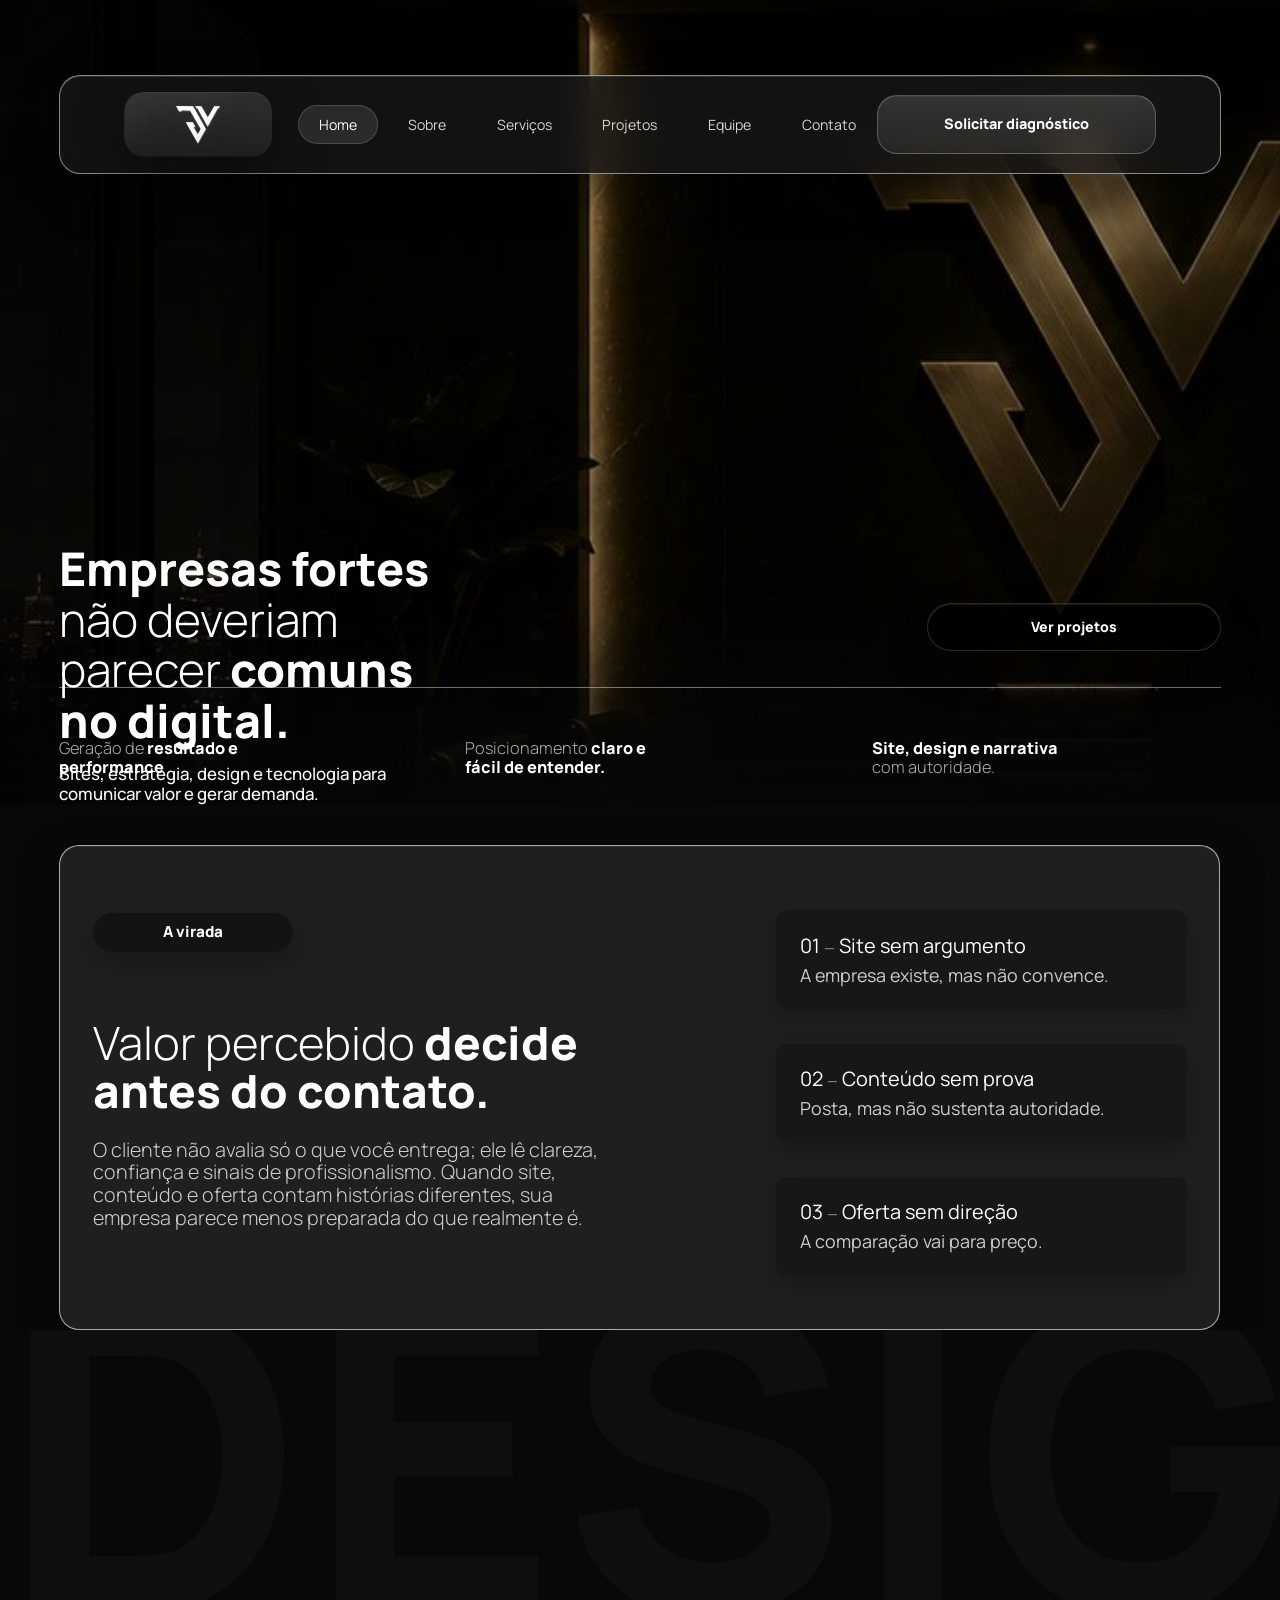
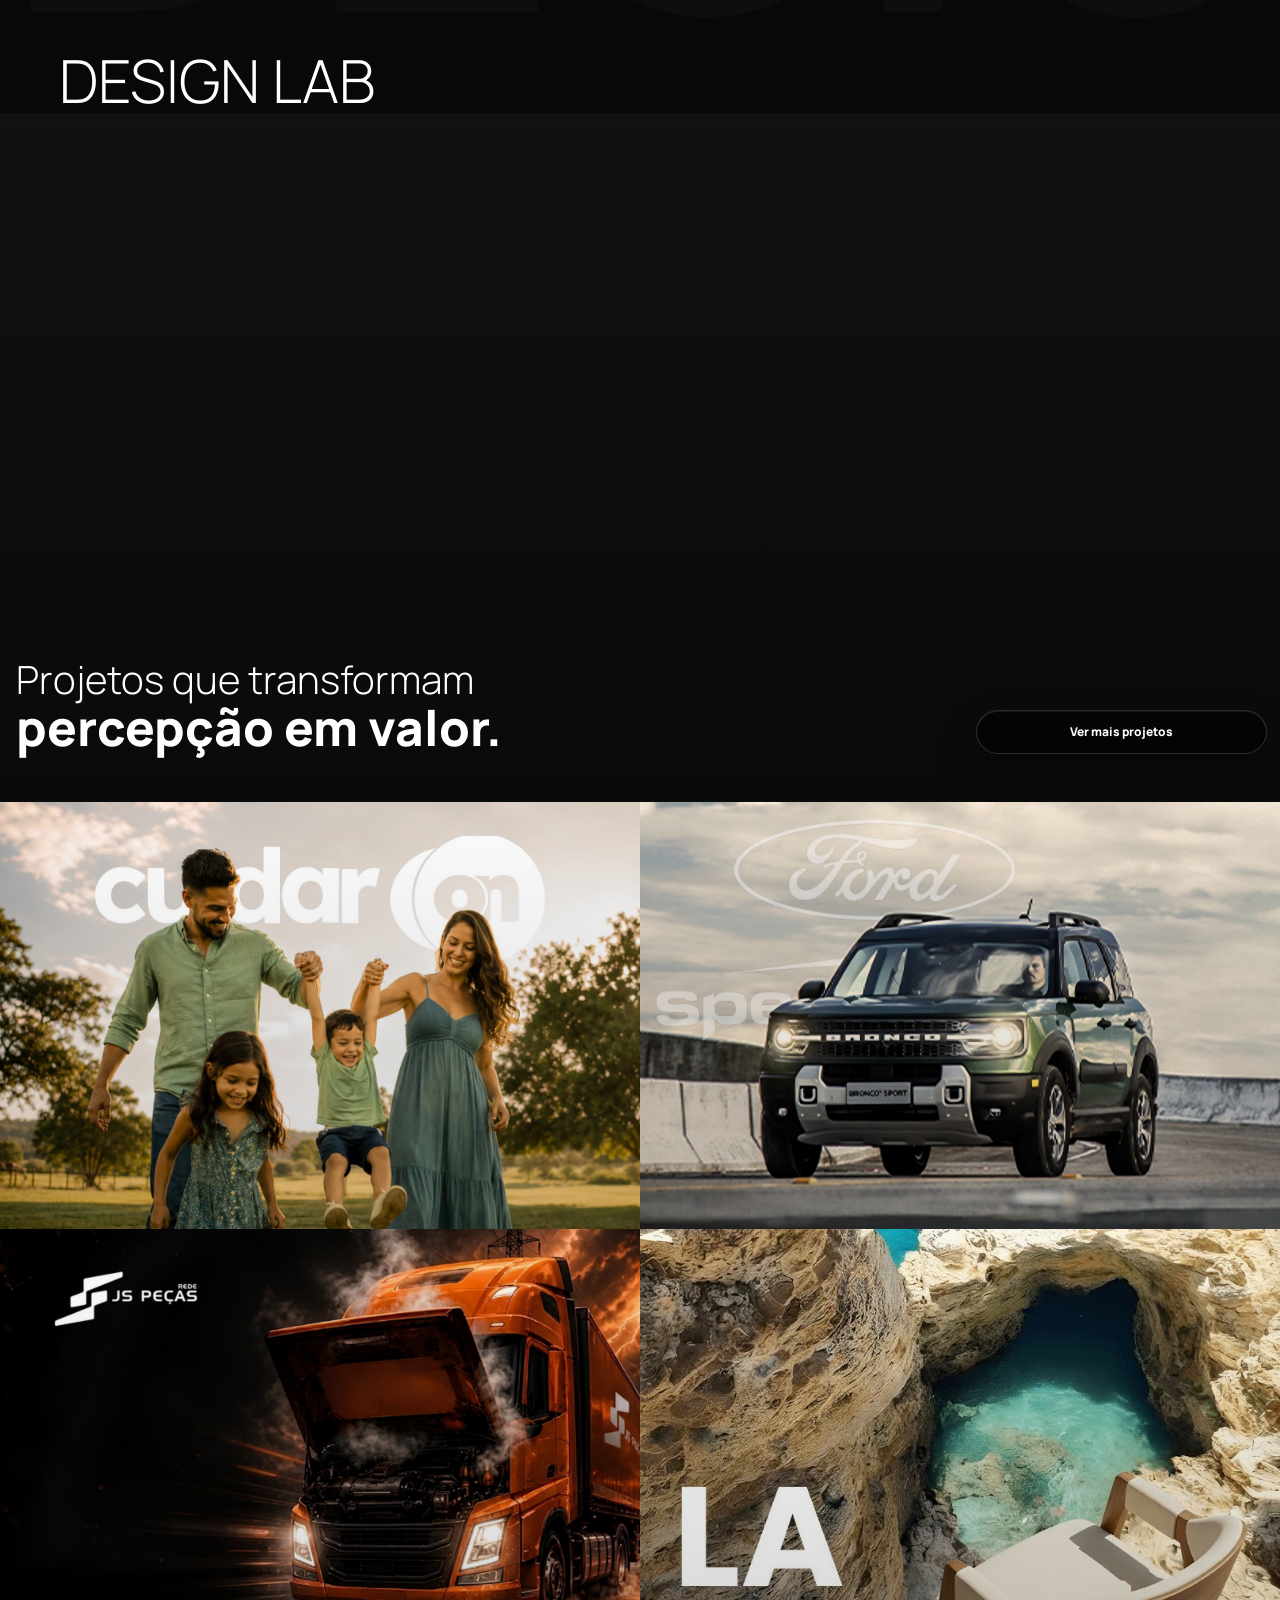
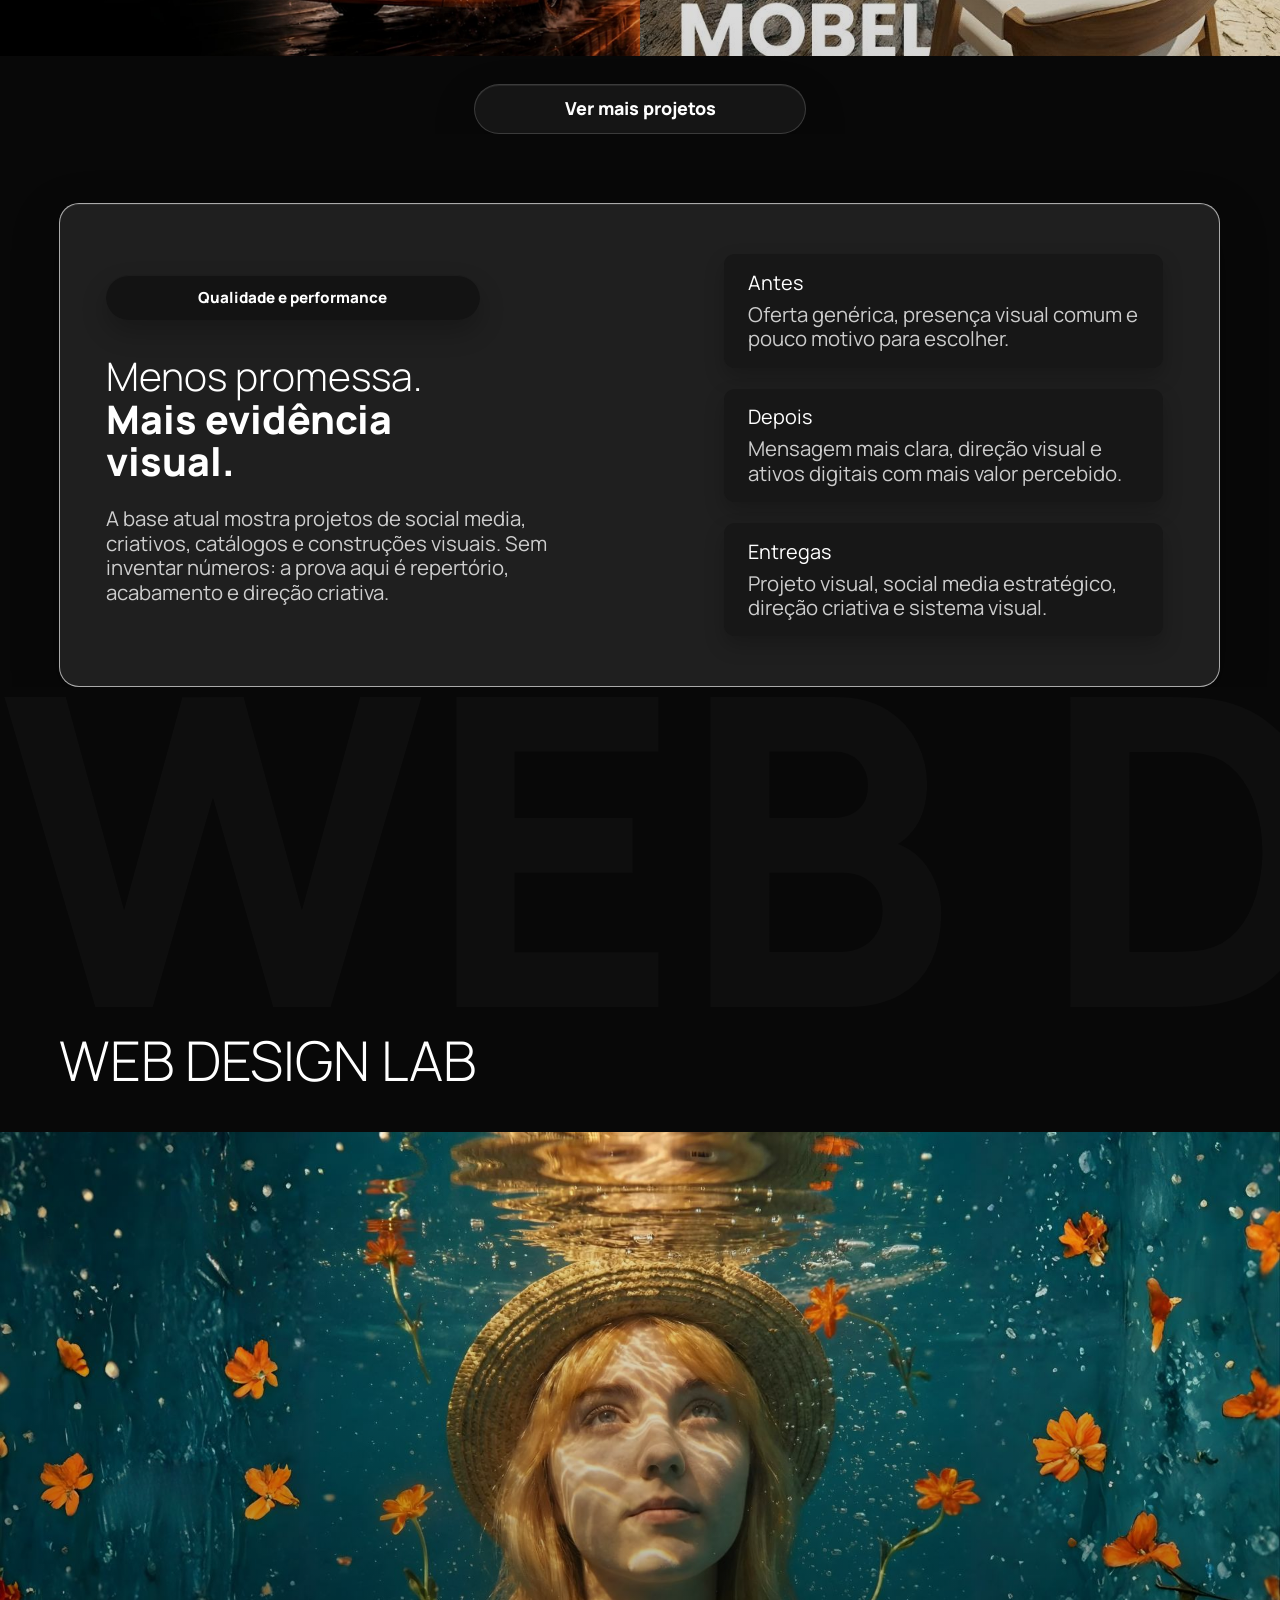
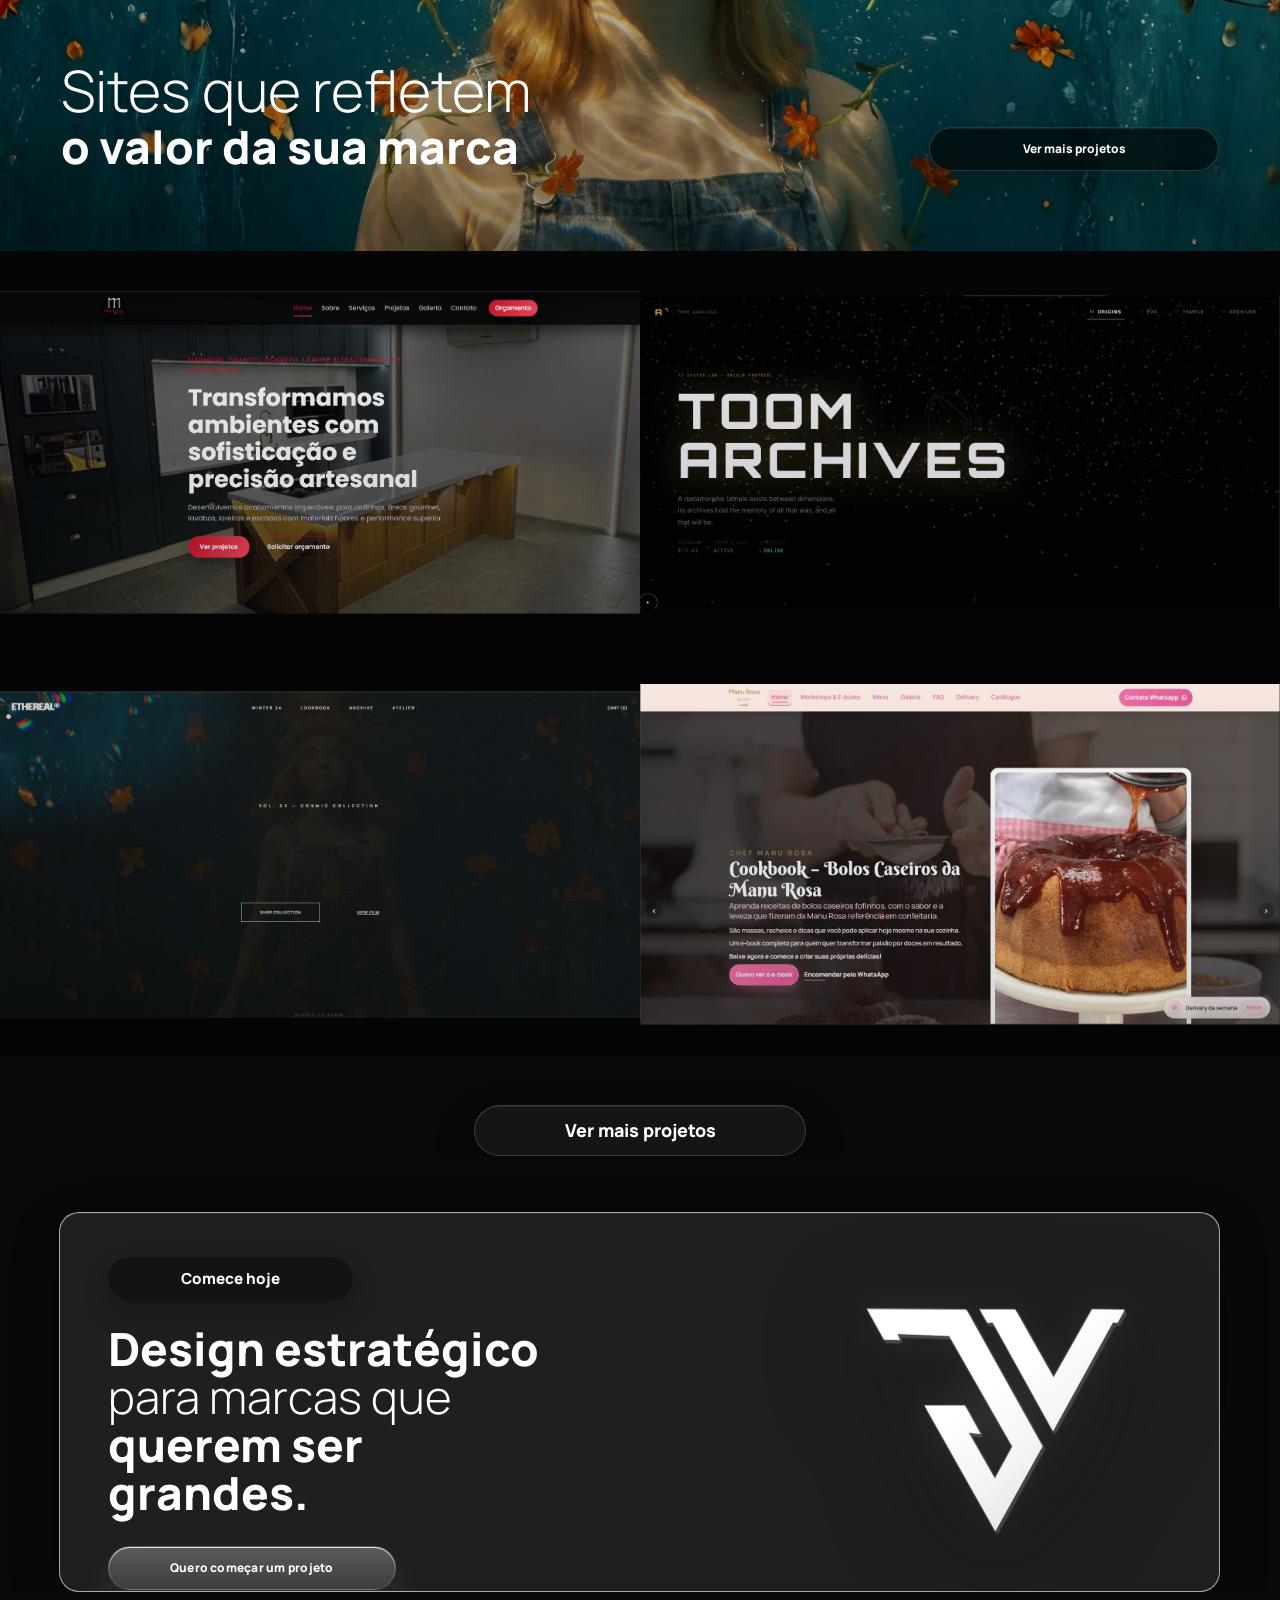
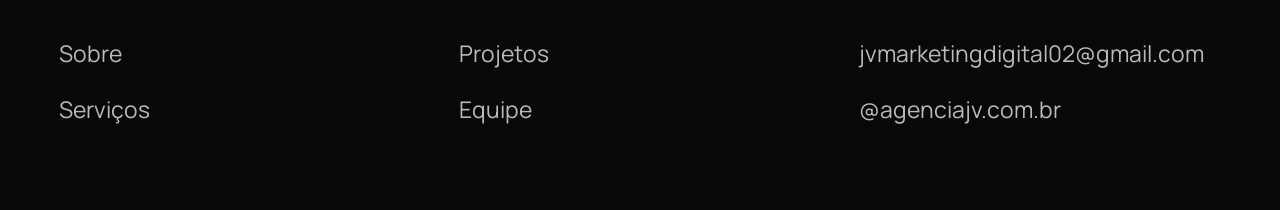
==== commit a95403cb: "fix: stabilize home responsiveness and normalize texts" ====
--- a/index.html
+++ b/index.html
@@ -3,8 +3,8 @@
 <head>
     <meta charset="UTF-8">
     <meta name="viewport" content="width=device-width, initial-scale=1.0">
-    <title>JV Digital | Ag&ecirc;ncia de marketing, sites premium e presen&ccedil;a digital</title>
-    <meta name="description" content="Ag&ecirc;ncia de marketing para sites premium, presen&ccedil;a digital, posicionamento, landing pages, social media estrat&eacute;gico, tr&aacute;fego pago e estrat&eacute;gia digital.">
+    <title>JV Digital | Agência de marketing, sites premium e presença digital</title>
+    <meta name="description" content="Agência de marketing para sites premium, presença digital, posicionamento, landing pages, social media estratégico, tráfego pago e estratégia digital.">
     <meta name="theme-color" content="#090806">
     <link rel="icon" href="./assets/img/favicon.svg" type="image/svg+xml">
     <link rel="preconnect" href="https://fonts.googleapis.com">
@@ -38,13 +38,13 @@
     <header class="site-header">
         <div class="container">
             <div class="header-inner">
-                <a class="brand-badge" href="./index.html" aria-label="JV Digital - p&aacute;gina inicial">
+                <a class="brand-badge" href="./index.html" aria-label="JV Digital - página inicial">
                     <span class="brand-badge__media">
                         <img src="./assets/img/logo-jv-preloader.svg" alt="JV Digital" class="brand-badge__logo">
                     </span>
                     <span class="brand-badge__content">
                         <strong class="brand-badge__title">JV Digital</strong>
-                        <small class="brand-badge__subtitle">Estrat&eacute;gia, design e tecnologia</small>
+                        <small class="brand-badge__subtitle">Estratégia, design e tecnologia</small>
                     </span>
                 </a>
                 <button class="menu-toggle" id="menuToggle" aria-label="Abrir menu principal" aria-controls="mainNav" aria-expanded="false">
@@ -55,12 +55,12 @@
                 <nav class="main-nav" id="mainNav" aria-label="Principal">
                     <a href="index.html" aria-current="page">Home</a>
                     <a href="sobre.html">Sobre</a>
-                    <a href="servicos.html">Servi&ccedil;os</a>
+                    <a href="servicos.html">Serviços</a>
                     <a href="projetos.html">Projetos</a>
                     <a href="equipe.html">Equipe</a>
                     <a href="contato.html">Contato</a>
                 </nav>
-                <a href="./contato.html#projeto" class="header-cta" aria-label="Ir para o formul&aacute;rio para come&ccedil;ar um projeto com a JV Digital">Come&ccedil;ar um projeto</a>
+                <a href="./contato.html#projeto" class="header-cta" aria-label="Ir para o formulário para começar um projeto com a JV Digital">Solicitar diagnóstico</a>
             </div>
         </div>
     </header>
@@ -69,13 +69,13 @@
         <section class="home-hero" data-spotlight>
             <div class="container home-hero__inner">
                 <div class="home-hero__copy" data-reveal>
-                    <h1><strong>Empresas fortes</strong> n&atilde;o deveriam parecer <strong>comuns no digital.</strong></h1>
-                    <p>Sites, estrat&eacute;gia, design e tecnologia para comunicar valor e gerar demanda.</p>
+                    <h1><strong>Empresas fortes</strong> não deveriam parecer <strong>comuns no digital.</strong></h1>
+                    <p>Sites, estratégia, design e tecnologia para comunicar valor e gerar demanda.</p>
                 </div>
                 <a href="./projetos.html" class="home-hero__project-btn" data-reveal>Ver projetos</a>
-                <div class="home-hero__metrics" data-reveal aria-label="Pilares de atua&ccedil;&atilde;o da JV Digital">
-                    <p>Gera&ccedil;&atilde;o de <strong>resultado e performance</strong></p>
-                    <p>Posicionamento <strong>claro e f&aacute;cil de entender.</strong></p>
+                <div class="home-hero__metrics" data-reveal aria-label="Pilares de atuação da JV Digital">
+                    <p>Geração de <strong>resultado e performance</strong></p>
+                    <p>Posicionamento <strong>claro e fácil de entender.</strong></p>
                     <p><strong>Site, design e narrativa</strong> com autoridade.</p>
                 </div>
             </div>
@@ -87,20 +87,20 @@
                     <div class="pain-panel__copy">
                         <span class="section-tag">A virada</span>
                         <h2>Valor percebido <strong>decide antes do contato.</strong></h2>
-                        <p>O cliente n&atilde;o avalia s&oacute; o que voc&ecirc; entrega; ele l&ecirc; clareza, confian&ccedil;a e sinais de profissionalismo. Quando site, conte&uacute;do e oferta contam hist&oacute;rias diferentes, sua empresa parece menos preparada do que realmente &eacute;.</p>
+                        <p>O cliente não avalia só o que você entrega; ele lê clareza, confiança e sinais de profissionalismo. Quando site, conteúdo e oferta contam histórias diferentes, sua empresa parece menos preparada do que realmente é.</p>
                     </div>
                     <div class="pain-insights" aria-label="Sinais de perda de valor no digital">
                         <article>
                             <strong>01 <span>&mdash;</span> Site sem argumento</strong>
-                            <small>A empresa existe, mas n&atilde;o convence.</small>
-                        </article>
-                        <article>
-                            <strong>02 <span>&mdash;</span> Conte&uacute;do sem prova</strong>
-                            <small>Posta, mas n&atilde;o sustenta autoridade.</small>
-                        </article>
-                        <article>
-                            <strong>03 <span>&mdash;</span> Oferta sem dire&ccedil;&atilde;o</strong>
-                            <small>A compara&ccedil;&atilde;o vai para pre&ccedil;o.</small>
+                            <small>A empresa existe, mas não convence.</small>
+                        </article>
+                        <article>
+                            <strong>02 <span>&mdash;</span> Conteúdo sem prova</strong>
+                            <small>Posta, mas não sustenta autoridade.</small>
+                        </article>
+                        <article>
+                            <strong>03 <span>&mdash;</span> Oferta sem direção</strong>
+                            <small>A comparação vai para preço.</small>
                         </article>
                     </div>
                 </article>
@@ -121,7 +121,7 @@
                         <img src="./assets/img/home/design-la-mobel.jpg" alt="" loading="lazy" decoding="async">
                     </span>
                     <span class="showcase-tile__content">
-                        <span class="showcase-title">Projetos que transformam <strong>percep&ccedil;&atilde;o em valor.</strong></span>
+                        <span class="showcase-title">Projetos que transformam <strong>percepção em valor.</strong></span>
                         <span class="showcase-link">Ver mais projetos</span>
                     </span>
                 </a>
@@ -131,8 +131,8 @@
                 <a class="showcase-tile" href="https://www.behance.net/gallery/248971683/Social-Media-Ford" target="_blank" rel="noopener noreferrer" aria-label="Ver projeto Social Media Ford no Behance">
                     <img src="./assets/img/home/design-ford.jpg" alt="Capa do projeto Ford Bronco Sport" loading="lazy" decoding="async">
                 </a>
-                <a class="showcase-tile" href="https://www.behance.net/gallery/249000025/Banner-JS-Pecas" target="_blank" rel="noopener noreferrer" aria-label="Ver projeto Banner JS Pe&ccedil;as no Behance">
-                    <img src="./assets/img/home/design-js-pecas.jpg" alt="Capa do projeto JS Pe&ccedil;as" loading="lazy" decoding="async">
+                <a class="showcase-tile" href="https://www.behance.net/gallery/249000025/Banner-JS-Pecas" target="_blank" rel="noopener noreferrer" aria-label="Ver projeto Banner JS Peças no Behance">
+                    <img src="./assets/img/home/design-js-pecas.jpg" alt="Capa do projeto JS Peças" loading="lazy" decoding="async">
                 </a>
                 <a class="showcase-tile" href="https://www.behance.net/gallery/245118033/La-Social-Media" target="_blank" rel="noopener noreferrer" aria-label="Ver projeto LA Mobel no Behance">
                     <img src="./assets/img/home/design-la-mobel.jpg" alt="Capa do projeto LA Mobel" loading="lazy" decoding="async">
@@ -148,21 +148,21 @@
                 <article class="evidence-panel" data-reveal data-spotlight>
                     <div class="evidence-panel__copy">
                         <span class="section-tag">Qualidade e performance</span>
-                        <h2>Menos promessa. <strong>Mais evid&ecirc;ncia visual.</strong></h2>
-                        <p>A base atual mostra projetos de social media, criativos, cat&aacute;logos e constru&ccedil;&otilde;es visuais. Sem inventar n&uacute;meros: a prova aqui &eacute; repert&oacute;rio, acabamento e dire&ccedil;&atilde;o criativa.</p>
+                        <h2>Menos promessa. <strong>Mais evidência visual.</strong></h2>
+                        <p>A base atual mostra projetos de social media, criativos, catálogos e construções visuais. Sem inventar números: a prova aqui é repertório, acabamento e direção criativa.</p>
                     </div>
                     <div class="evidence-list" aria-label="Antes, depois e entregas">
                         <article>
                             <strong>Antes</strong>
-                            <p>Oferta gen&eacute;rica, presen&ccedil;a visual comum e pouco motivo para escolher.</p>
+                            <p>Oferta genérica, presença visual comum e pouco motivo para escolher.</p>
                         </article>
                         <article>
                             <strong>Depois</strong>
-                            <p>Mensagem mais clara, dire&ccedil;&atilde;o visual e ativos digitais com mais valor percebido.</p>
+                            <p>Mensagem mais clara, direção visual e ativos digitais com mais valor percebido.</p>
                         </article>
                         <article>
                             <strong>Entregas</strong>
-                            <p>Projeto visual, social media estrat&eacute;gico, dire&ccedil;&atilde;o criativa e sistema visual.</p>
+                            <p>Projeto visual, social media estratégico, direção criativa e sistema visual.</p>
                         </article>
                     </div>
                 </article>
@@ -184,8 +184,8 @@
                         <span class="showcase-link">Ver mais projetos</span>
                     </span>
                 </a>
-                <a class="showcase-tile" href="https://www.marquinamarmo.com/" target="_blank" rel="noopener noreferrer" aria-label="Ver site Marquina M&aacute;rmores">
-                    <img src="./assets/img/home/web-marquina.jpg" alt="Capa do projeto Marquina M&aacute;rmores" loading="lazy" decoding="async">
+                <a class="showcase-tile" href="https://www.marquinamarmo.com/" target="_blank" rel="noopener noreferrer" aria-label="Ver site Marquina Mármores">
+                    <img src="./assets/img/home/web-marquina.jpg" alt="Capa do projeto Marquina Mármores" loading="lazy" decoding="async">
                 </a>
                 <a class="showcase-tile" href="https://preview--pixel-perfect-clone-5274.lovable.app/" target="_blank" rel="noopener noreferrer" aria-label="Ver site Toom Archives">
                     <img src="./assets/img/home/web-toom-archives.jpg" alt="Capa visual Toom Archives" loading="lazy" decoding="async">
@@ -207,8 +207,8 @@
                 <div class="home-cta" data-reveal data-spotlight>
                     <div class="home-cta__content">
                         <span class="section-tag">Comece hoje</span>
-                        <h2><strong>Design estrat&eacute;gico</strong> para marcas que <strong>querem ser grandes.</strong></h2>
-                        <a href="./contato.html#projeto" class="btn btn-primary">Quero come&ccedil;ar um projeto</a>
+                        <h2><strong>Design estratégico</strong> para marcas que <strong>querem ser grandes.</strong></h2>
+                        <a href="./contato.html#projeto" class="btn btn-primary">Quero começar um projeto</a>
                     </div>
                     <div class="home-cta__logo" aria-hidden="true">
                         <img src="./assets/img/logo-jv-preloader.svg" alt="" loading="lazy" decoding="async">
@@ -221,9 +221,9 @@
     <footer class="site-footer home-footer">
         <div class="container">
             <div class="home-footer__grid" data-reveal>
-                <nav class="home-footer__links" aria-label="Links do rodap&eacute;">
+                <nav class="home-footer__links" aria-label="Links do rodapé">
                     <a href="sobre.html">Sobre</a>
-                    <a href="servicos.html">Servi&ccedil;os</a>
+                    <a href="servicos.html">Serviços</a>
                 </nav>
                 <nav class="home-footer__links" aria-label="Projetos e equipe">
                     <a href="projetos.html">Projetos</a>
--- a/assets/css/global.css
+++ b/assets/css/global.css
@@ -556,7 +556,23 @@
 
 @media (max-width: 1040px) {
     .header-inner {
+        gap: 0.75rem;
+        padding: 0.82rem 0.95rem;
         border-radius: var(--radius-lg);
+    }
+
+    .main-nav {
+        gap: 0.15rem;
+    }
+
+    .main-nav a {
+        padding: 0.72rem 0.78rem;
+        font-size: 0.9rem;
+    }
+
+    .header-cta {
+        padding: 0.82rem 1rem;
+        font-size: 0.92rem;
     }
 
     .footer-grid {
--- a/assets/css/pages.css
+++ b/assets/css/pages.css
@@ -2149,7 +2149,7 @@
     }
 }
 
-@media (min-width: 721px) {
+@media (min-width: 1200px) {
     .page-home {
         --home-frame: min(100vw, 1920px);
         --home-container: min(90.833vw, 1744px);
@@ -2608,7 +2608,7 @@
 }
 
 /* Absolute final override: keep HOME.png layout after older experimental layers. */
-@media (min-width: 721px) {
+@media (min-width: 1200px) {
     .page-home .site-header {
         position: absolute;
         padding-top: min(5.885vw, 113px);
@@ -2770,7 +2770,7 @@
 }
 
 /* Figma HOME.png final alignment. The home header belongs to the hero, not to scroll. */
-@media (min-width: 721px) {
+@media (min-width: 1200px) {
     .page-home .site-header {
         position: absolute;
         padding-top: min(5.885vw, 113px);
@@ -5399,27 +5399,99 @@
 }
 
 @media (max-width: 1120px) {
+    .page-home .site-header {
+        padding-top: 0.95rem;
+    }
+
+    .page-home .site-header .container {
+        width: min(100%, 64rem);
+        padding-right: clamp(1rem, 2.8vw, 1.35rem);
+        padding-left: clamp(1rem, 2.8vw, 1.35rem);
+    }
+
     .page-home .header-inner {
+        min-height: 4rem;
+        padding: 0.4rem 0.58rem;
         gap: 0.55rem;
     }
 
+    .page-home .main-nav {
+        gap: 0.15rem;
+        margin-left: 0.5rem;
+    }
+
     .page-home .main-nav a {
-        padding-inline: 0.72rem;
+        padding: 0.66rem 0.74rem;
+        font-size: 0.84rem;
+    }
+
+    .page-home .header-cta {
+        min-height: 3rem;
+        padding-inline: 1rem;
+        font-size: 0.92rem;
+    }
+
+    .home-hero {
+        min-height: 39rem;
+        padding-top: 7.6rem;
+        padding-bottom: 2.8rem;
+    }
+
+    .home-hero__inner {
+        grid-template-columns: minmax(0, 1fr) minmax(13.5rem, 15rem);
+        gap: 1.35rem 1.6rem;
+    }
+
+    .home-hero__copy {
+        max-width: 28rem;
+    }
+
+    .home-hero__copy h1 {
+        font-size: clamp(2.2rem, 4.2vw, 3.05rem);
+    }
+
+    .home-hero__copy p {
+        max-width: 25rem;
+        font-size: 0.98rem;
+        line-height: 1.32;
+    }
+
+    .home-hero__project-btn {
+        min-width: min(100%, 14.5rem);
+        min-height: 2.85rem;
+        padding-inline: 1.1rem;
+        margin-bottom: 0.2rem;
+        font-size: 0.86rem;
     }
 
     .home-hero__metrics {
-        gap: 2rem;
+        gap: 1.25rem;
+        padding-top: 1.15rem;
+    }
+
+    .home-hero__metrics p {
+        font-size: 1rem;
+        line-height: 1.18;
+    }
+
+    .page-home .pain-panel {
+        gap: 1.5rem;
+        padding: 1.35rem;
+    }
+
+    .page-home .pain-panel h2 {
+        font-size: clamp(2.35rem, 4.6vw, 3.2rem);
     }
 }
 
 @media (max-width: 900px) {
     .page-home .site-header {
-        padding-top: 0.8rem;
+        padding-top: 0.85rem;
     }
 
     .page-home .header-inner {
-        min-height: 4.1rem;
-        padding: 0.45rem 0.65rem;
+        min-height: 4rem;
+        padding: 0.42rem 0.6rem;
         border-radius: 2rem;
     }
 
@@ -5438,8 +5510,9 @@
     }
 
     .home-hero {
-        min-height: 45rem;
-        padding-top: 8.5rem;
+        min-height: 41.5rem;
+        padding-top: 7.75rem;
+        padding-bottom: 2.75rem;
     }
 
     .home-hero__inner,
@@ -5454,12 +5527,30 @@
             "copy"
             "action"
             "metrics";
-        gap: 1.8rem;
+        gap: 1.5rem;
+    }
+
+    .home-hero__copy {
+        width: min(100%, 28rem);
+        gap: 0.85rem;
+    }
+
+    .home-hero__copy h1 {
+        font-size: clamp(2rem, 5vw, 2.65rem);
+    }
+
+    .home-hero__copy p {
+        width: min(100%, 25rem);
+        font-size: 0.98rem;
+        line-height: 1.35;
     }
 
     .home-hero__project-btn {
         justify-self: start;
         margin-bottom: 0;
+        min-width: min(100%, 15.5rem);
+        min-height: 2.9rem;
+        font-size: 0.9rem;
     }
 
     .home-hero__metrics,
@@ -5467,6 +5558,23 @@
         grid-template-columns: 1fr 1fr;
     }
 
+    .home-hero__metrics {
+        gap: 1rem 1.3rem;
+        padding-top: 1.1rem;
+    }
+
+    .home-hero__metrics p {
+        font-size: 0.98rem;
+        line-height: 1.2;
+    }
+
+    .page-home .pain-panel,
+    .evidence-panel,
+    .home-cta {
+        gap: 1.25rem;
+        padding: 1.35rem;
+    }
+
     .showcase-tile__content {
         grid-template-columns: 1fr;
         align-items: start;
@@ -5479,28 +5587,27 @@
 
 @media (max-width: 720px) {
     .page-home {
-        --home-gutter: 1rem;
+        --home-gutter: 0.9rem;
     }
 
     .page-home .container {
-        width: min(100%, 24rem);
+        width: min(100%, 25.5rem);
         max-width: 100%;
-        margin-right: auto;
-        margin-left: 0;
+        margin-inline: auto;
     }
 
     .page-home .site-header .container {
-        width: min(100%, 24rem);
-        padding-right: 0.75rem;
-        padding-left: 0.75rem;
+        width: min(100%, 25rem);
+        padding-right: 0.9rem;
+        padding-left: 0.9rem;
     }
 
     .page-home .header-inner {
         width: 100%;
         max-width: 100%;
-        min-height: 3.7rem;
-        padding: 0.38rem 0.5rem;
-        border-radius: 1.4rem;
+        min-height: 3.75rem;
+        padding: 0.4rem 0.5rem;
+        border-radius: 1.5rem;
         overflow: hidden;
     }
 
@@ -5518,26 +5625,28 @@
     }
 
     .home-hero {
-        min-height: 40rem;
-        padding-top: 6.9rem;
-        padding-bottom: 3rem;
-        background-position: 58% top;
+        min-height: clamp(36.5rem, 146vw, 38.5rem);
+        padding-top: 6.5rem;
+        padding-bottom: 2.5rem;
+        background-position: 60% top;
     }
 
     .home-hero__copy {
-        width: min(100%, 21.5rem);
+        width: min(100%, 21rem);
         max-width: 100%;
+        gap: 0.8rem;
     }
 
     .home-hero__copy h1 {
-        font-size: clamp(1.78rem, 7.6vw, 2.16rem);
-        line-height: 1.14;
+        font-size: clamp(1.95rem, 7.9vw, 2.35rem);
+        line-height: 1.12;
     }
 
     .home-hero__copy p {
-        width: min(100%, 21.5rem);
+        width: min(100%, 21rem);
         max-width: 100%;
-        font-size: 0.98rem;
+        font-size: clamp(0.98rem, 4.1vw, 1.03rem);
+        line-height: 1.35;
     }
 
     .home-hero__project-btn,
@@ -5546,6 +5655,8 @@
     .home-cta .btn {
         width: 100%;
         min-width: 0;
+        min-height: 2.9rem;
+        font-size: 0.88rem;
     }
 
     .home-hero__metrics,
@@ -5555,27 +5666,30 @@
     }
 
     .home-hero__metrics {
-        gap: 1rem;
-        padding-top: 1.3rem;
+        gap: 0.9rem;
+        padding-top: 1.15rem;
     }
 
     .home-hero__metrics p {
         max-width: 100%;
-        font-size: 1rem;
+        font-size: 0.98rem;
+        line-height: 1.22;
     }
 
     .page-home .pain-panel,
     .evidence-panel,
     .home-cta {
-        padding: 1.2rem;
-        border-radius: 20px;
+        gap: 1rem;
+        padding: 1.1rem;
+        border-radius: 1.15rem;
     }
 
     .page-home .pain-panel h2,
     .evidence-panel h2,
     .home-cta h2 {
         max-width: 100%;
-        font-size: clamp(2rem, 10vw, 3rem);
+        font-size: clamp(1.9rem, 9.4vw, 2.55rem);
+        line-height: 1.06;
     }
 
     .page-home .section-tag {
@@ -5632,6 +5746,32 @@
         font-size: 0.88rem;
     }
 
+    .page-home .pain-panel p {
+        font-size: 0.92rem;
+        line-height: 1.45;
+    }
+
+    .page-home .pain-insights {
+        gap: 0.8rem;
+    }
+
+    .page-home .pain-insights article,
+    .evidence-list article {
+        gap: 0.35rem;
+        padding: 0.9rem;
+    }
+
+    .page-home .pain-insights strong,
+    .evidence-list strong {
+        font-size: 0.92rem;
+    }
+
+    .page-home .pain-insights small,
+    .evidence-list p {
+        font-size: 0.84rem;
+        line-height: 1.35;
+    }
+
     .home-cta__logo {
         order: -1;
     }
@@ -5648,7 +5788,7 @@
 }
 
 /* Final Figma HOME.png alignment. */
-@media (min-width: 721px) {
+@media (min-width: 1200px) {
     .page-home .site-header {
         position: absolute;
         padding-top: min(5.885vw, 113px);
@@ -5785,7 +5925,7 @@
 }
 
 /* Desktop home frame lock: keeps the Figma 1920px composition proportional on PC screens. */
-@media (min-width: 721px) {
+@media (min-width: 1200px) {
     .page-home {
         --home-frame: min(100vw, 1920px);
         --home-container: min(90.833vw, 1744px);
@@ -6243,7 +6383,7 @@
     }
 }
 /* Absolute final override: keep HOME.png layout after older experimental layers. */
-@media (min-width: 721px) {
+@media (min-width: 1200px) {
     .page-home .site-header {
         position: absolute;
         padding-top: min(5.885vw, 113px);
--- a/assets/css/home-figma.css
+++ b/assets/css/home-figma.css
@@ -11,23 +11,23 @@
     background: #080808;
 }
 
-.page-home main,
-.page-home .home-footer {
-    width: var(--frame);
-    margin-inline: auto;
-    overflow: hidden;
-    background: #080808;
-}
-
-.page-home .container,
-.page-home .site-header .container {
-    width: var(--container);
-    max-width: var(--container);
-    margin-inline: auto;
-    padding-inline: 0;
-}
-
-@media (min-width: 721px) {
+@media (min-width: 1200px) {
+    .page-home main,
+    .page-home .home-footer {
+        width: var(--frame);
+        margin-inline: auto;
+        overflow: hidden;
+        background: #080808;
+    }
+
+    .page-home .container,
+    .page-home .site-header .container {
+        width: var(--container);
+        max-width: var(--container);
+        margin-inline: auto;
+        padding-inline: 0;
+    }
+
     .page-home .site-header {
         position: absolute;
         top: 0;
@@ -720,6 +720,59 @@
     }
 }
 
+@media (min-width: 1200px) and (max-width: 1439px) {
+    .page-home .header-inner {
+        padding-inline: clamp(2.9rem, 5vw, 4.5rem);
+    }
+
+    .page-home .main-nav {
+        gap: clamp(0.3rem, 0.75vw, 0.55rem);
+        margin-left: clamp(1.2rem, 2vw, 1.9rem);
+    }
+
+    .page-home .main-nav a {
+        padding: clamp(0.62rem, 0.92vw, 0.74rem) clamp(1rem, 1.7vw, 1.25rem);
+        font-size: clamp(0.88rem, 0.96vw, 0.95rem);
+    }
+
+    .page-home .header-cta {
+        width: clamp(16.5rem, 22vw, 18.75rem);
+        height: clamp(3.55rem, 4.6vw, 4.15rem);
+        font-size: clamp(0.9rem, 1vw, 0.98rem);
+    }
+
+    .home-hero__copy {
+        top: clamp(31rem, 48vw, 34rem);
+        max-width: clamp(29rem, 35vw, 32rem);
+        gap: clamp(1rem, 1.4vw, 1.25rem);
+    }
+
+    .home-hero__copy h1 {
+        font-size: clamp(2.9rem, 3.45vw, 3.45rem);
+    }
+
+    .home-hero__copy p {
+        max-width: clamp(25rem, 29vw, 28rem);
+        font-size: clamp(1rem, 1.32vw, 1.12rem);
+    }
+
+    .home-hero__project-btn {
+        width: clamp(18rem, 23vw, 20rem);
+        height: clamp(3rem, 3.7vw, 3.3rem);
+        font-size: clamp(0.88rem, 0.96vw, 0.96rem);
+    }
+
+    .home-hero__metrics {
+        gap: clamp(2rem, 5.5vw, 3.6rem);
+        padding-top: clamp(2.3rem, 4vw, 3.2rem);
+    }
+
+    .home-hero__metrics p {
+        max-width: 18rem;
+        font-size: clamp(1.02rem, 1.18vw, 1.12rem);
+    }
+}
+
 @media (max-width: 720px) {
     .page-home {
         --u: 1px;
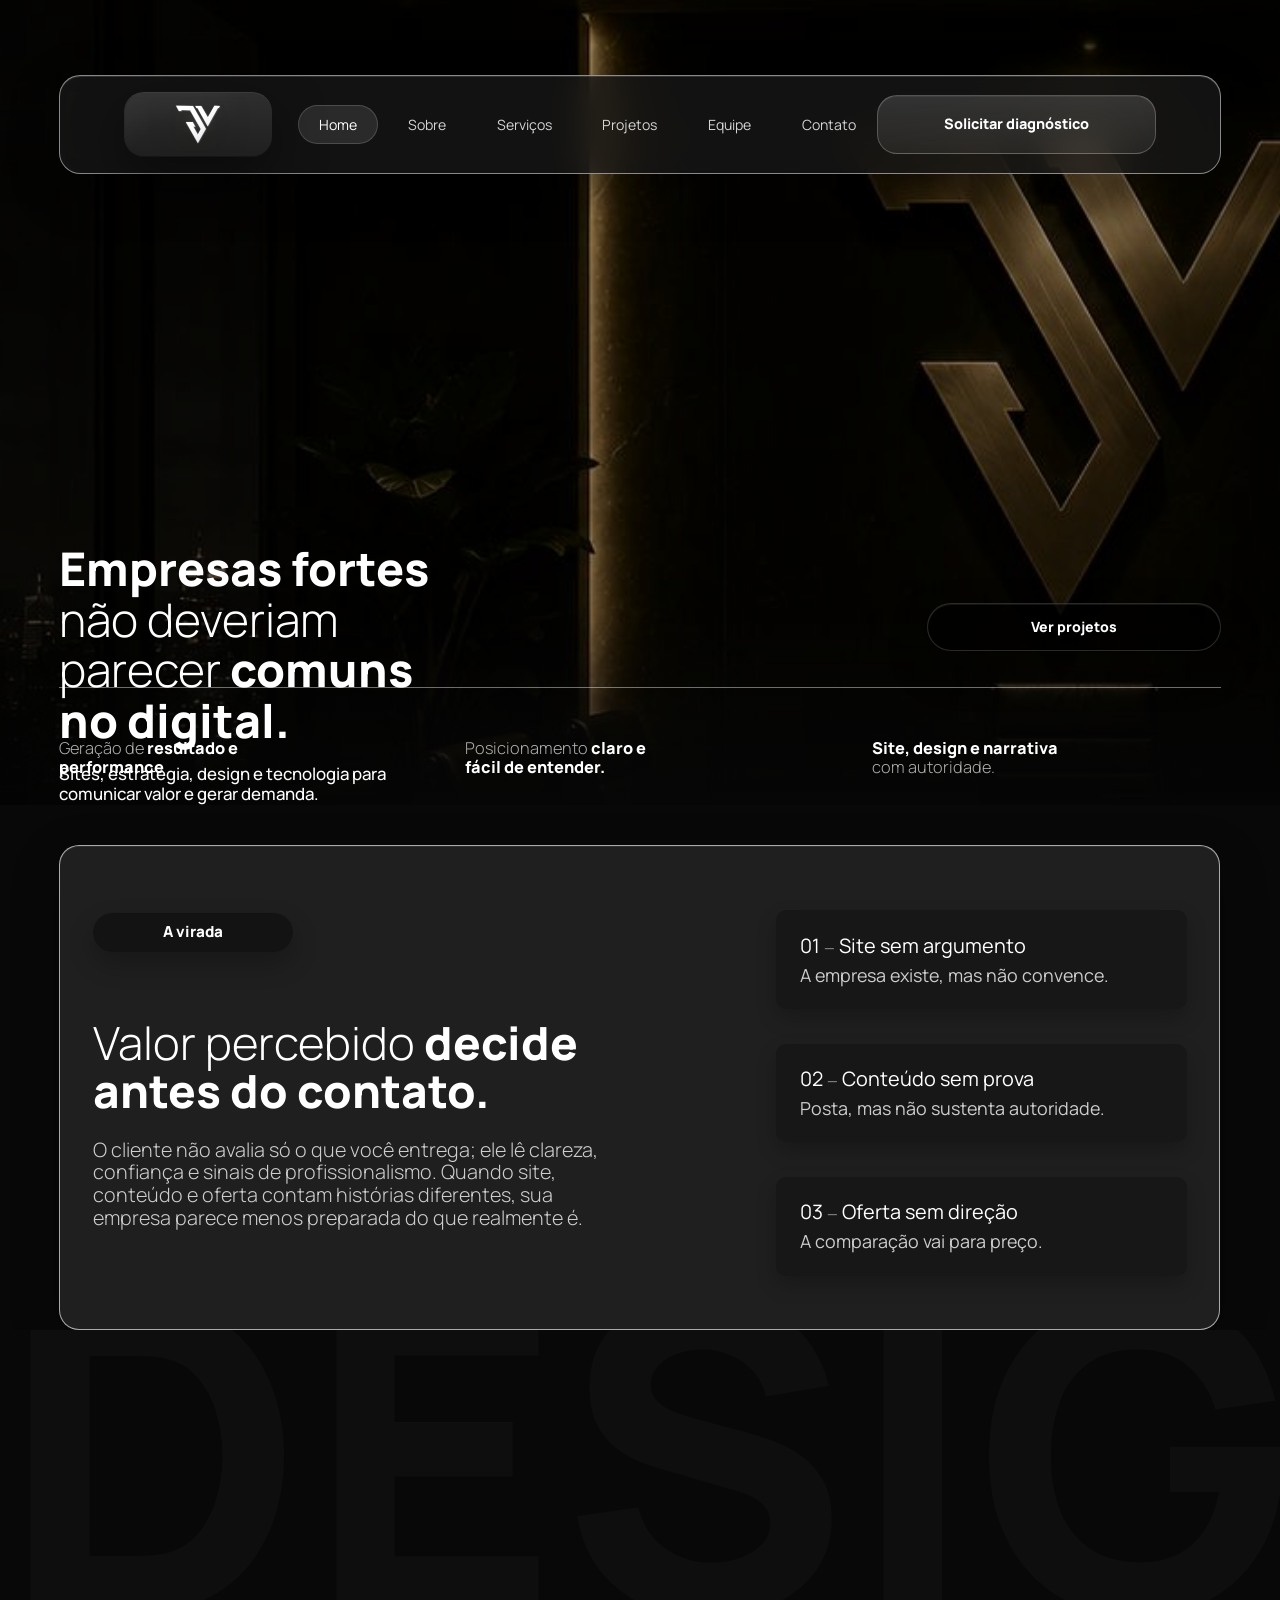
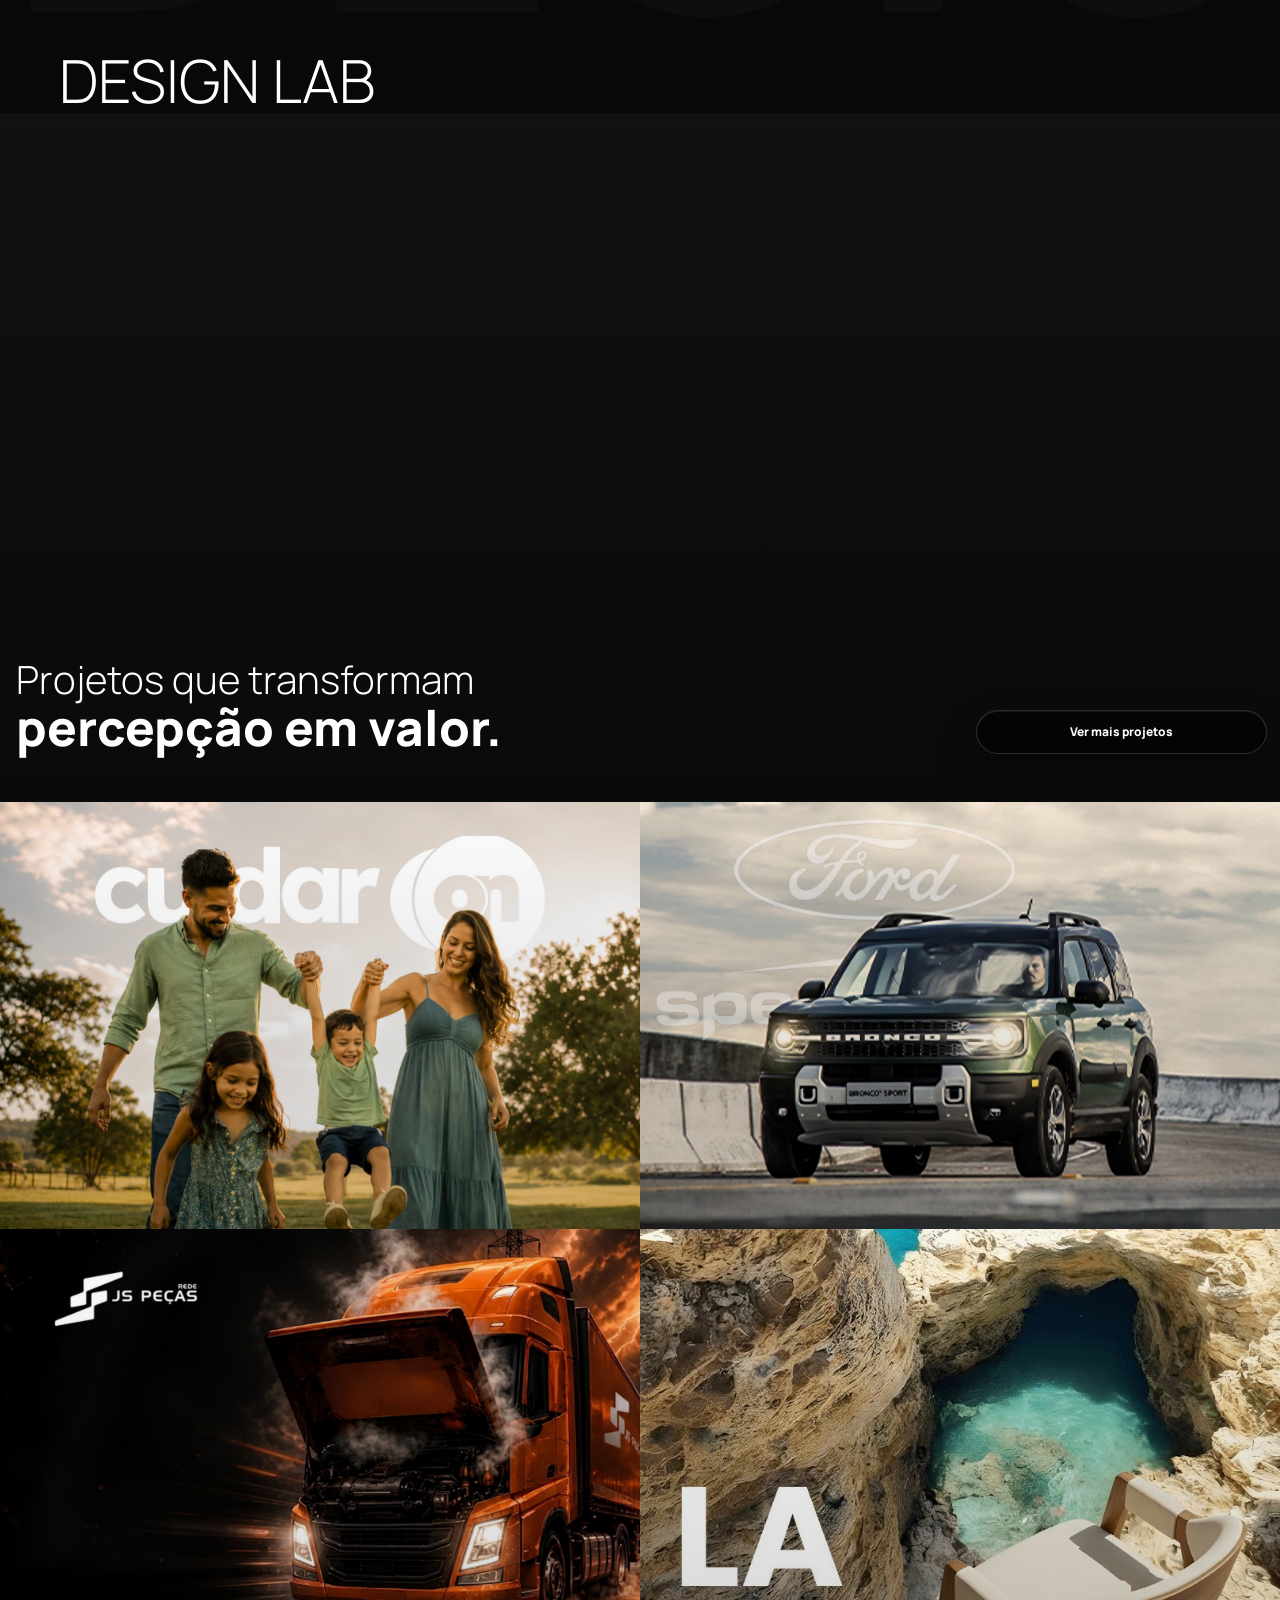
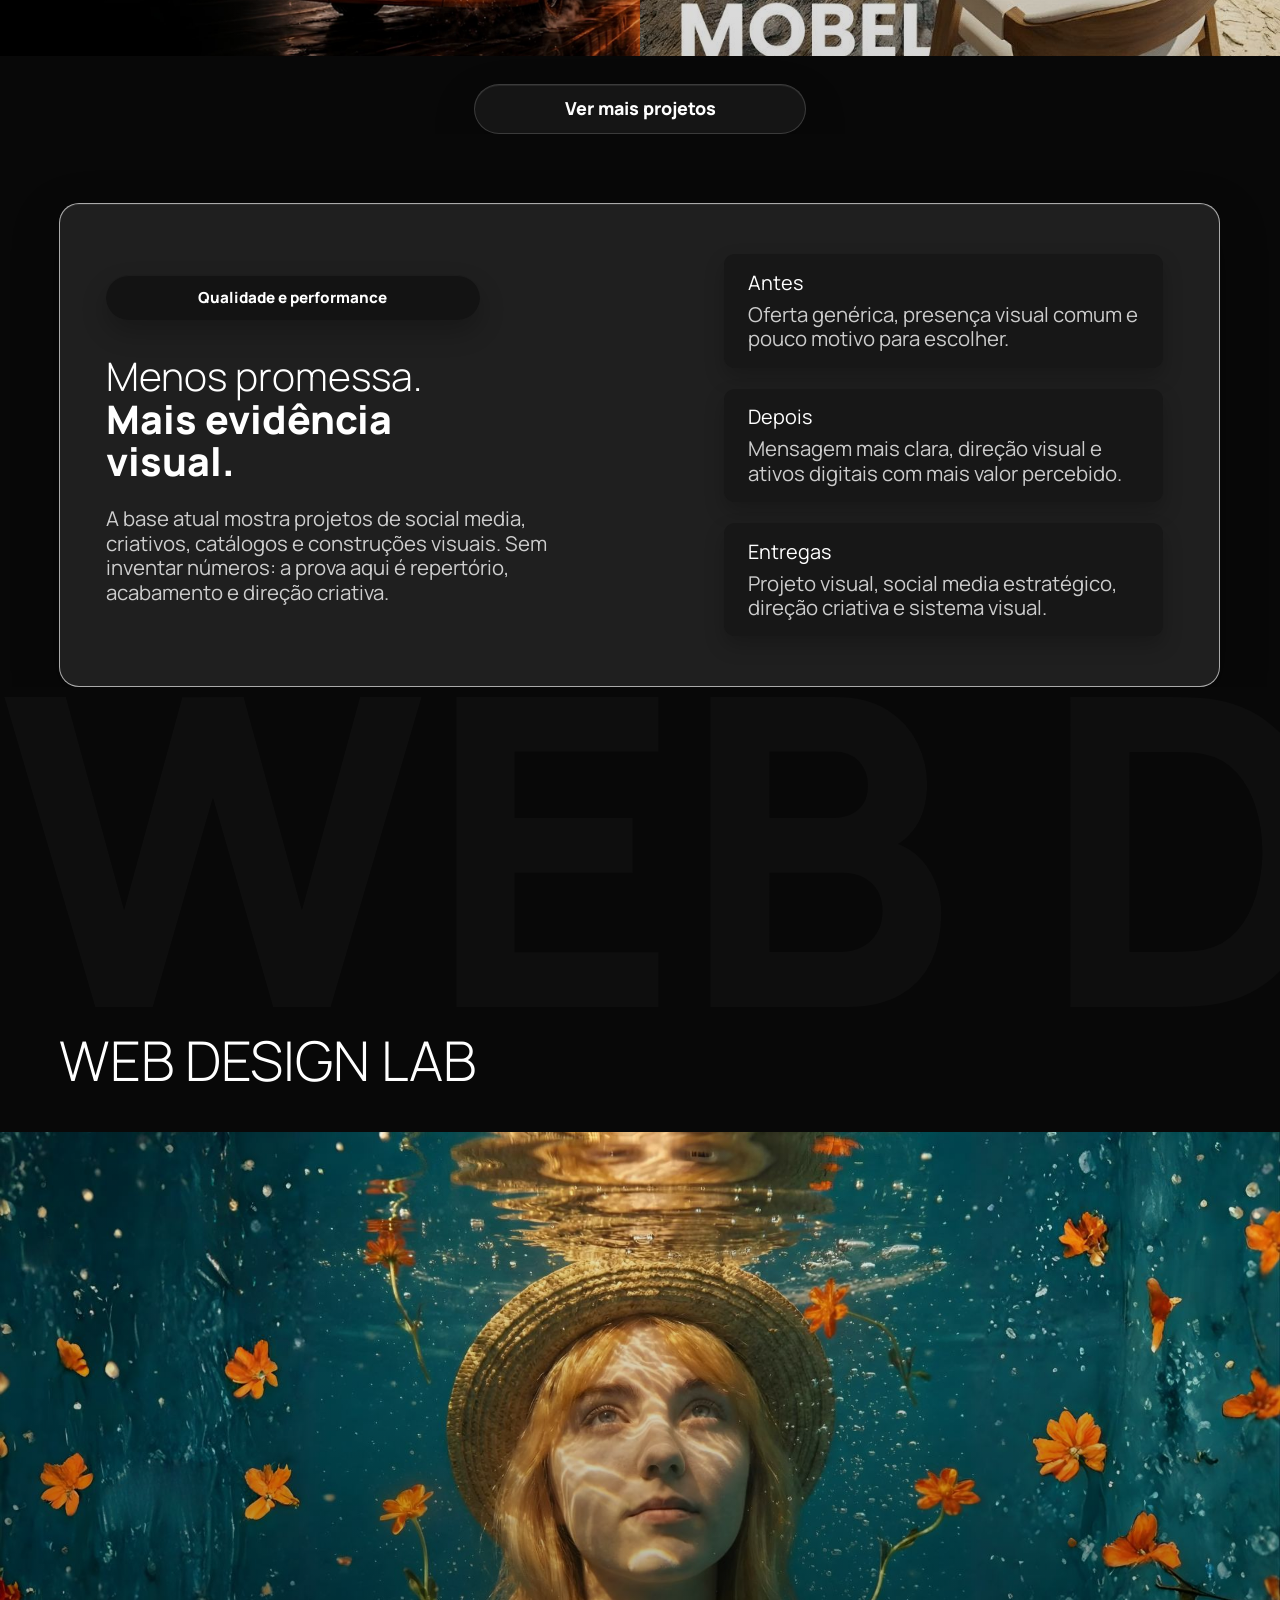
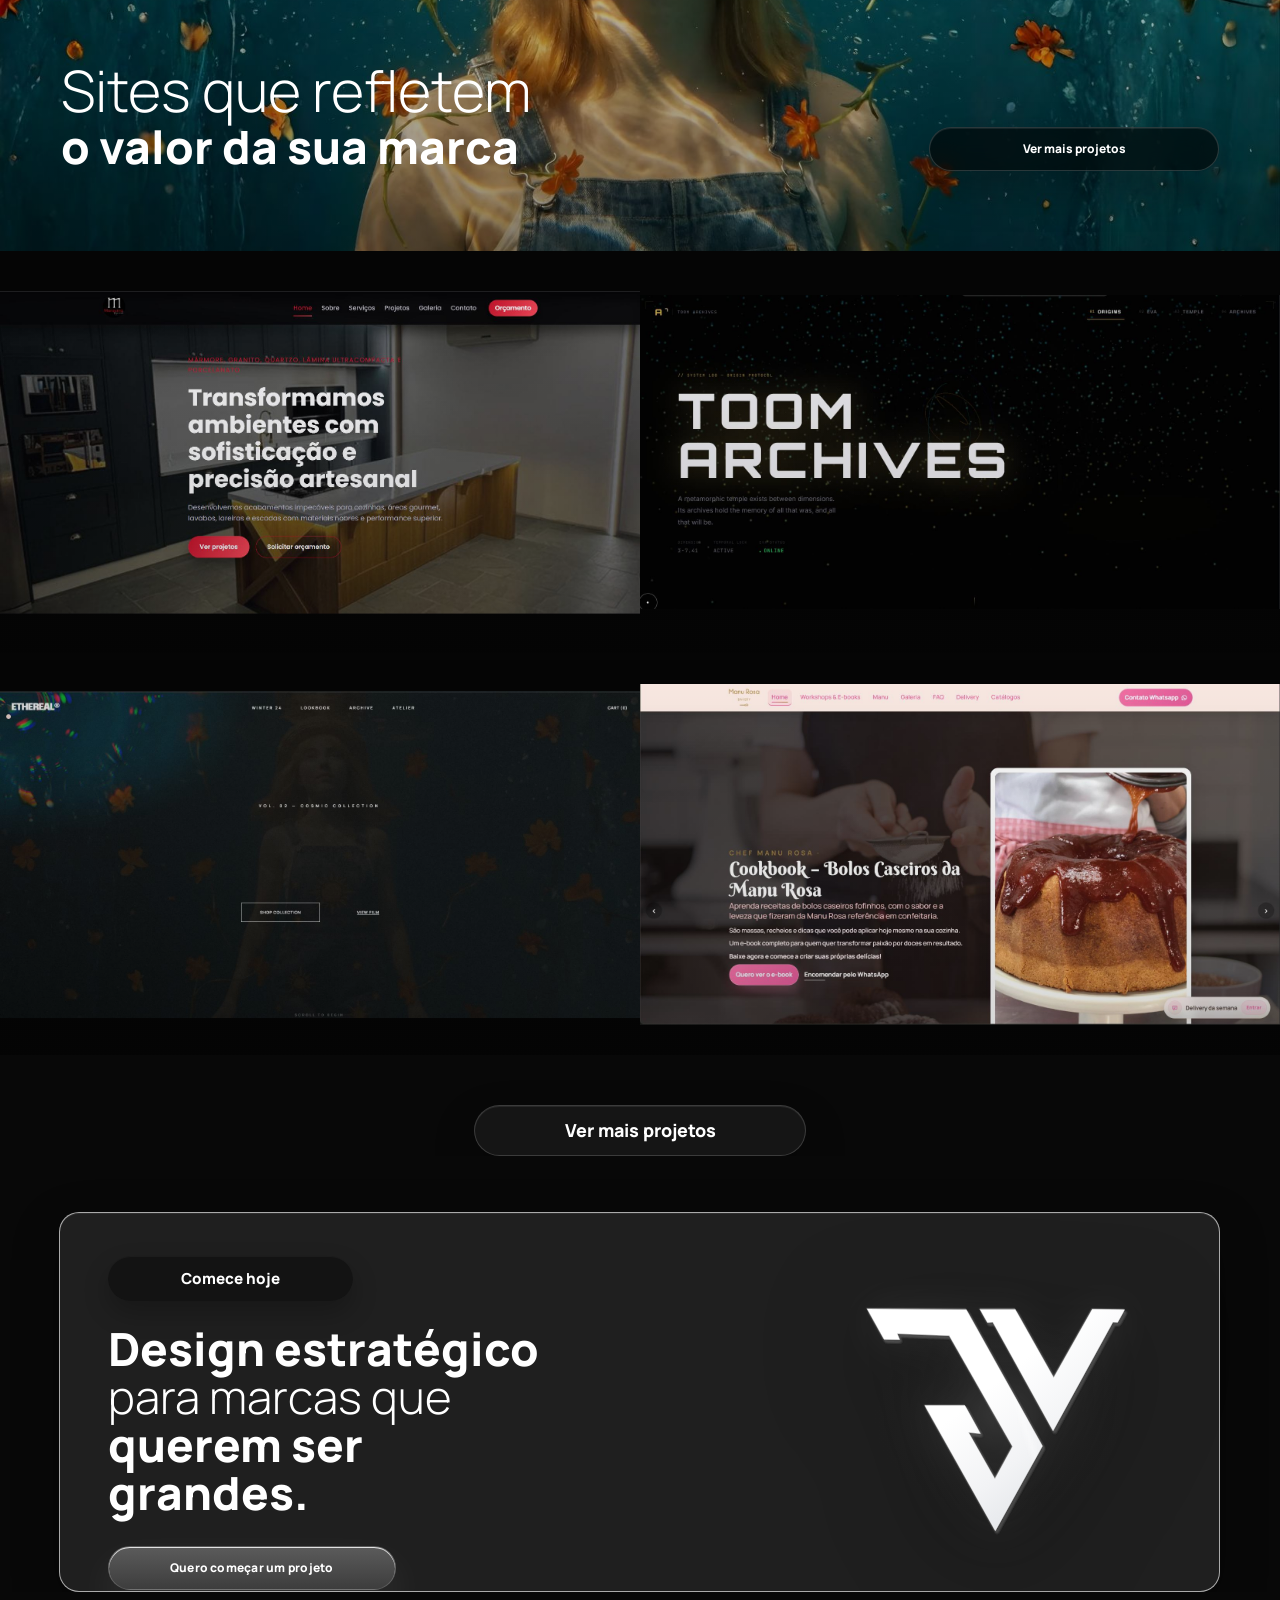
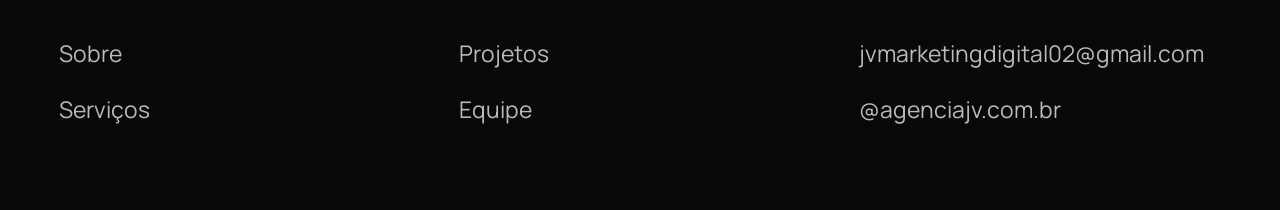
==== commit 94733233: "chore: add Google Tag Manager" ====
--- a/index.html
+++ b/index.html
@@ -1,6 +1,13 @@
 <!DOCTYPE html>
 <html lang="pt-BR">
 <head>
+    <!-- Google Tag Manager -->
+    <script>(function(w,d,s,l,i){w[l]=w[l]||[];w[l].push({'gtm.start':
+    new Date().getTime(),event:'gtm.js'});var f=d.getElementsByTagName(s)[0],
+    j=d.createElement(s),dl=l!='dataLayer'?'&l='+l:'';j.async=true;j.src=
+    'https://www.googletagmanager.com/gtm.js?id='+i+dl;f.parentNode.insertBefore(j,f);
+    })(window,document,'script','dataLayer','GTM-TL9LX2SZ');</script>
+    <!-- End Google Tag Manager -->
     <meta charset="UTF-8">
     <meta name="viewport" content="width=device-width, initial-scale=1.0">
     <title>JV Digital | Agência de marketing, sites premium e presença digital</title>
@@ -21,6 +28,10 @@
     <link rel="stylesheet" href="./assets/css/home-figma.css">
 </head>
 <body class="page-home">
+    <!-- Google Tag Manager (noscript) -->
+    <noscript><iframe src="https://www.googletagmanager.com/ns.html?id=GTM-TL9LX2SZ"
+    height="0" width="0" style="display:none;visibility:hidden"></iframe></noscript>
+    <!-- End Google Tag Manager (noscript) -->
     <div id="jv-preloader" class="jv-preloader" aria-label="Carregando JV Digital">
         <div class="jv-preloader__scene">
             <div class="jv-preloader__aura" aria-hidden="true"></div>
@@ -47,7 +58,7 @@
                         <small class="brand-badge__subtitle">Estratégia, design e tecnologia</small>
                     </span>
                 </a>
-                <button class="menu-toggle" id="menuToggle" aria-label="Abrir menu principal" aria-controls="mainNav" aria-expanded="false">
+                <button class="menu-toggle" id="menuToggle" type="button" aria-label="Abrir menu principal" aria-controls="mainNav" aria-expanded="false">
                     <span></span>
                     <span></span>
                     <span></span>
--- a/assets/css/global.css
+++ b/assets/css/global.css
@@ -585,11 +585,27 @@
 }
 
 @media (max-width: 900px) {
+    .site-header {
+        isolation: isolate;
+    }
+
     .menu-toggle {
         position: relative;
         display: inline-flex;
         margin-left: auto;
         z-index: 130;
+        transition:
+            border-color var(--transition),
+            background var(--transition),
+            transform var(--transition),
+            box-shadow var(--transition);
+    }
+
+    .menu-toggle:hover,
+    .menu-toggle:focus-visible {
+        border-color: rgba(255, 255, 255, 0.24);
+        background: rgba(255, 255, 255, 0.08);
+        box-shadow: 0 16px 40px rgba(0, 0, 0, 0.28);
     }
 
     .header-cta {
@@ -597,35 +613,38 @@
     }
 
     .main-nav {
+        counter-reset: mobile-nav-item;
         position: fixed;
         inset: 0;
         z-index: 120;
-        width: 100%;
-        max-width: 100%;
-        min-height: 100vh;
+        width: auto;
+        max-width: none;
+        min-height: 100dvh;
         height: 100dvh;
         padding:
-            max(5.75rem, calc(env(safe-area-inset-top) + 5rem))
-            max(1.5rem, calc(env(safe-area-inset-right) + 1.25rem))
-            max(2rem, calc(env(safe-area-inset-bottom) + 1.5rem))
-            max(1.5rem, calc(env(safe-area-inset-left) + 1.25rem));
+            max(6.5rem, calc(env(safe-area-inset-top) + 5.75rem))
+            max(1rem, calc(env(safe-area-inset-right) + 1rem))
+            max(7rem, calc(env(safe-area-inset-bottom) + 6rem))
+            max(1rem, calc(env(safe-area-inset-left) + 1rem));
         flex-direction: column;
-        justify-content: center;
-        align-items: center;
-        gap: 0.9rem;
+        justify-content: flex-start;
+        align-items: stretch;
+        gap: 0.85rem;
         margin-left: 0;
         border: 0;
         border-radius: 0;
         background:
-            radial-gradient(circle at 80% 16%, rgba(255, 255, 255, 0.08), transparent 28%),
-            linear-gradient(180deg, rgba(255, 255, 255, 0.04), transparent 20%),
-            rgba(4, 4, 5, 0.96);
-        backdrop-filter: blur(18px);
+            radial-gradient(circle at 50% 14%, rgba(198, 161, 95, 0.18), transparent 24%),
+            radial-gradient(circle at 82% 16%, rgba(255, 255, 255, 0.08), transparent 28%),
+            linear-gradient(180deg, rgba(255, 255, 255, 0.06), transparent 18%),
+            rgba(4, 4, 5, 0.94);
+        backdrop-filter: blur(24px);
+        -webkit-backdrop-filter: blur(24px);
         box-shadow: none;
         opacity: 0;
         visibility: hidden;
         pointer-events: none;
-        transform: translateY(-10px);
+        transform: translateY(-12px);
         transition:
             opacity var(--transition),
             visibility var(--transition),
@@ -636,6 +655,17 @@
         -webkit-overflow-scrolling: touch;
     }
 
+    .main-nav::before {
+        content: "Navegacao";
+        width: min(100%, 30rem);
+        margin: 0 auto 0.35rem;
+        color: rgba(255, 255, 255, 0.56);
+        font-size: 0.72rem;
+        font-weight: 700;
+        letter-spacing: 0.26em;
+        text-transform: uppercase;
+    }
+
     .main-nav.open,
     body.menu-open .main-nav {
         opacity: 1;
@@ -645,13 +675,108 @@
     }
 
     .main-nav a {
+        position: relative;
+        counter-increment: mobile-nav-item;
+        display: flex;
+        align-items: center;
+        justify-content: space-between;
+        width: min(100%, 30rem);
+        margin: 0 auto;
+        padding: 1.02rem 1.18rem;
+        border-color: rgba(255, 255, 255, 0.12);
+        border-radius: 1.35rem;
+        background: linear-gradient(180deg, rgba(255, 255, 255, 0.08), rgba(255, 255, 255, 0.035));
+        box-shadow:
+            0 18px 42px rgba(0, 0, 0, 0.24),
+            inset 0 1px 0 rgba(255, 255, 255, 0.06);
+        color: var(--text);
+        font-size: clamp(1.05rem, 4vw, 1.22rem);
+        font-weight: 700;
+        text-align: left;
+    }
+
+    .main-nav a::before {
+        content: counter(mobile-nav-item, decimal-leading-zero);
+        flex: 0 0 auto;
+        color: rgba(255, 255, 255, 0.48);
+        font-size: 0.72rem;
+        font-weight: 700;
+        letter-spacing: 0.24em;
+        text-transform: uppercase;
+    }
+
+    .main-nav a::after {
+        content: "";
+        flex: 0 0 0.68rem;
+        width: 0.68rem;
+        height: 0.68rem;
+        margin-left: 1rem;
+        border-top: 1.5px solid rgba(255, 255, 255, 0.62);
+        border-right: 1.5px solid rgba(255, 255, 255, 0.62);
+        transform: rotate(45deg);
+        transition:
+            transform var(--transition),
+            border-color var(--transition);
+    }
+
+    .main-nav a:hover,
+    .main-nav a:focus-visible {
+        border-color: rgba(255, 255, 255, 0.24);
+        background: linear-gradient(180deg, rgba(255, 255, 255, 0.12), rgba(255, 255, 255, 0.06));
+        transform: translateY(-1px);
+    }
+
+    .main-nav a:hover::after,
+    .main-nav a:focus-visible::after {
+        transform: translate(2px, -2px) rotate(45deg);
+        border-color: rgba(255, 255, 255, 0.88);
+    }
+
+    .main-nav a[aria-current="page"] {
+        border-color: rgba(255, 255, 255, 0.28);
+        background:
+            linear-gradient(180deg, rgba(255, 255, 255, 0.16), rgba(255, 255, 255, 0.08)),
+            rgba(255, 255, 255, 0.04);
+        box-shadow:
+            0 24px 54px rgba(0, 0, 0, 0.28),
+            inset 0 1px 0 rgba(255, 255, 255, 0.08);
+    }
+
+    body.menu-open .site-header {
+        z-index: 240;
+    }
+
+    body.menu-open .header-inner {
+        border-color: transparent;
+        background: transparent;
+        backdrop-filter: none;
+        -webkit-backdrop-filter: none;
+        box-shadow: none;
+        overflow: visible;
+    }
+
+    body.menu-open .brand-badge {
+        position: relative;
+        z-index: 131;
+    }
+
+    body.menu-open .header-cta {
+        position: fixed;
+        left: max(1rem, calc(env(safe-area-inset-left) + 1rem));
+        right: max(1rem, calc(env(safe-area-inset-right) + 1rem));
+        bottom: max(1rem, calc(env(safe-area-inset-bottom) + 1rem));
+        z-index: 125;
         display: inline-flex;
         align-items: center;
         justify-content: center;
-        width: min(100%, 22rem);
+        min-height: 3.4rem;
         padding: 1rem 1.2rem;
-        font-size: clamp(1.05rem, 4vw, 1.28rem);
-        text-align: center;
+        border-color: rgba(255, 255, 255, 0.2);
+        background: linear-gradient(180deg, #ffffff, #d9d9d9);
+        color: #050505;
+        box-shadow:
+            0 20px 44px rgba(0, 0, 0, 0.34),
+            inset 0 1px 0 rgba(255, 255, 255, 0.88);
     }
 
     body.menu-open .menu-toggle {
@@ -659,9 +784,11 @@
         top: max(1rem, calc(env(safe-area-inset-top) + 0.75rem));
         right: max(1rem, calc(env(safe-area-inset-right) + 1rem));
         margin-left: 0;
-        border-color: var(--border-strong);
-        background: rgba(255, 255, 255, 0.08);
-        box-shadow: var(--shadow-inset);
+        border-color: rgba(255, 255, 255, 0.2);
+        background: rgba(255, 255, 255, 0.1);
+        box-shadow:
+            0 18px 44px rgba(0, 0, 0, 0.28),
+            inset 0 1px 0 rgba(255, 255, 255, 0.08);
     }
 }
 
--- a/assets/css/pages.css
+++ b/assets/css/pages.css
@@ -36,80 +36,6 @@
     min-width: 0;
 }
 
-.page-home .hero-strip {
-    display: grid;
-    grid-template-columns: repeat(3, minmax(0, 1fr));
-    gap: 0.85rem;
-}
-
-.page-home .hero-strip__item {
-    display: grid;
-    gap: 0.35rem;
-    padding: 0.95rem 1rem;
-    border: 1px solid rgba(255, 255, 255, 0.08);
-    border-radius: 1.2rem;
-    background: linear-gradient(180deg, rgba(255, 255, 255, 0.06), rgba(255, 255, 255, 0.025));
-    box-shadow: var(--shadow-inset);
-}
-
-.page-home .hero-strip__item strong {
-    color: var(--text);
-    font-size: 0.93rem;
-    line-height: 1.2;
-}
-
-.page-home .hero-strip__item span {
-    color: var(--muted);
-    font-size: 0.82rem;
-    line-height: 1.35;
-}
-
-.page-home .hero-panel--diagnostic {
-    display: grid;
-    gap: 1rem;
-    padding: 1.7rem;
-    background:
-        radial-gradient(circle at 86% 8%, rgba(255, 255, 255, 0.08), transparent 24%),
-        linear-gradient(180deg, rgba(255, 255, 255, 0.09), rgba(255, 255, 255, 0.035));
-}
-
-.page-home .hero-panel--diagnostic h2 {
-    max-width: 11ch;
-    line-height: 1.02;
-}
-
-.page-home .hero-panel__checks {
-    display: grid;
-    gap: 0.85rem;
-}
-
-.page-home .hero-panel__check {
-    display: grid;
-    gap: 0.35rem;
-    padding: 1rem 1.05rem;
-    border: 1px solid rgba(255, 255, 255, 0.08);
-    border-radius: 1.15rem;
-    background: rgba(255, 255, 255, 0.035);
-}
-
-.page-home .hero-panel__check strong {
-    color: var(--text);
-    font-size: 0.98rem;
-    line-height: 1.2;
-}
-
-.page-home .hero-panel__check p {
-    max-width: none;
-    font-size: 0.93rem;
-    line-height: 1.58;
-}
-
-.page-home .hero-panel--diagnostic .panel-note {
-    padding-top: 0.95rem;
-    border-top: 1px solid rgba(255, 255, 255, 0.08);
-    color: var(--muted);
-}
-
 .page-home .feature-card,
 .page-services .service-card {
     min-height: 100%;
@@ -138,375 +64,6 @@
 
 .page-home .section-solutions .section-heading p {
     max-width: 38rem;
-}
-
-.page-home .solutions-editorial {
-    display: grid;
-    grid-template-columns: repeat(6, minmax(0, 1fr));
-    grid-template-areas:
-        "primary primary primary positioning positioning positioning"
-        "primary primary primary traffic traffic traffic"
-        "design design technology technology metrics metrics";
-    gap: 1.25rem;
-    align-items: stretch;
-}
-
-.page-home .solutions-editorial .feature-card {
-    display: grid;
-    align-content: start;
-    gap: 0.9rem;
-    min-height: 100%;
-    border-color: rgba(255, 255, 255, 0.11);
-    background:
-        radial-gradient(circle at top right, rgba(255, 255, 255, 0.08), transparent 42%),
-        linear-gradient(180deg, rgba(255, 255, 255, 0.082), rgba(255, 255, 255, 0.032));
-}
-
-.page-home .solutions-editorial .feature-kicker {
-    margin-bottom: 0.2rem;
-}
-
-.page-home .solutions-editorial .feature-card p {
-    max-width: 28rem;
-    font-size: 0.98rem;
-    line-height: 1.68;
-}
-
-.page-home .feature-card--primary {
-    grid-area: primary;
-    display: flex;
-    flex-direction: column;
-    align-items: flex-start;
-    padding: 2rem;
-    background:
-        radial-gradient(circle at 80% 12%, rgba(255, 255, 255, 0.12), transparent 28%),
-        linear-gradient(180deg, rgba(255, 255, 255, 0.1), rgba(255, 255, 255, 0.036));
-    box-shadow: 0 30px 90px rgba(0, 0, 0, 0.52), inset 0 1px 0 rgba(255, 255, 255, 0.08);
-}
-
-.page-home .feature-card--primary h3 {
-    max-width: 10ch;
-    margin-bottom: 0.2rem;
-    font-family: var(--font-display);
-    font-size: clamp(2rem, 3.2vw, 2.95rem);
-    line-height: 1.02;
-    letter-spacing: 0;
-}
-
-.page-home .feature-card--primary p {
-    max-width: 29rem;
-}
-
-.page-home .feature-card--positioning {
-    grid-area: positioning;
-}
-
-.page-home .feature-card--traffic {
-    grid-area: traffic;
-}
-
-.page-home .feature-card--design {
-    grid-area: design;
-}
-
-.page-home .feature-card--technology {
-    grid-area: technology;
-}
-
-.page-home .feature-card--metrics {
-    grid-area: metrics;
-}
-
-.page-home .feature-card--medium {
-    display: flex;
-    flex-direction: column;
-    padding: 1.65rem;
-}
-
-.page-home .feature-card--medium h3 {
-    max-width: 11ch;
-    margin-bottom: 0.1rem;
-    font-size: clamp(1.35rem, 1.9vw, 1.72rem);
-    line-height: 1.08;
-}
-
-.page-home .feature-card--compact {
-    padding: 1.35rem 1.45rem;
-    background:
-        radial-gradient(circle at 85% 15%, rgba(255, 255, 255, 0.06), transparent 34%),
-        linear-gradient(180deg, rgba(255, 255, 255, 0.06), rgba(255, 255, 255, 0.026));
-}
-
-.page-home .feature-card--compact h3 {
-    margin-bottom: 0.1rem;
-    font-size: 1.05rem;
-    line-height: 1.2;
-}
-
-.page-home .feature-card__note,
-.page-home .feature-card__cta {
-    width: 100%;
-    margin-top: auto;
-    padding-top: 0.95rem;
-    border-top: 1px solid rgba(255, 255, 255, 0.09);
-}
-
-.page-home .feature-card__note {
-    color: var(--muted);
-    font-size: 0.88rem;
-    line-height: 1.5;
-}
-
-.page-home .feature-card__cta {
-    display: inline-flex;
-    align-items: center;
-    color: var(--text);
-    font-weight: 700;
-    letter-spacing: 0.02em;
-}
-
-.page-home .feature-card__cta:hover,
-.page-home .feature-card__cta:focus-visible {
-    color: var(--color-white);
-}
-
-.page-home .feature-list--compact {
-    width: 100%;
-    grid-template-columns: repeat(3, minmax(0, 1fr));
-    gap: 0.75rem 1rem;
-    margin-top: 0.15rem;
-}
-
-.page-home .feature-list--compact li {
-    font-size: 0.92rem;
-    line-height: 1.55;
-}
-
-.page-home .shift-grid {
-    display: grid;
-    grid-template-columns: minmax(0, 1fr) minmax(0, 1fr) minmax(240px, 0.72fr);
-    gap: 1.25rem;
-    align-items: stretch;
-}
-
-.page-home .shift-card,
-.page-home .shift-aside {
-    position: relative;
-    overflow: hidden;
-    border: 1px solid var(--border);
-    border-radius: var(--radius-lg);
-    backdrop-filter: blur(18px);
-    box-shadow: 0 22px 70px rgba(0, 0, 0, 0.42), var(--shadow-inset);
-}
-
-.page-home .shift-card {
-    display: grid;
-    gap: 1rem;
-    padding: 1.75rem;
-    background: linear-gradient(180deg, rgba(255, 255, 255, 0.075), rgba(255, 255, 255, 0.03));
-}
-
-.page-home .shift-card::before,
-.page-home .shift-aside::before {
-    content: "";
-    position: absolute;
-    inset: 0;
-    pointer-events: none;
-    background: linear-gradient(180deg, rgba(255, 255, 255, 0.05), transparent 36%);
-}
-
-.page-home .shift-card > *,
-.page-home .shift-aside > * {
-    position: relative;
-    z-index: 1;
-}
-
-.page-home .shift-card--after {
-    background:
-        radial-gradient(circle at 82% 12%, rgba(255, 255, 255, 0.1), transparent 28%),
-        linear-gradient(180deg, rgba(255, 255, 255, 0.095), rgba(255, 255, 255, 0.034));
-    border-color: rgba(255, 255, 255, 0.12);
-}
-
-.page-home .shift-card__label {
-    display: inline-flex;
-    align-self: start;
-    padding: 0.48rem 0.8rem;
-    border: 1px solid rgba(255, 255, 255, 0.09);
-    border-radius: 999px;
-    background: rgba(255, 255, 255, 0.04);
-    color: var(--color-gray-200);
-    font-size: 0.72rem;
-    letter-spacing: 0.16em;
-    text-transform: uppercase;
-}
-
-.page-home .shift-card h3 {
-    max-width: 12ch;
-    margin-bottom: 0.15rem;
-    font-family: var(--font-display);
-    font-size: clamp(1.85rem, 2.8vw, 2.5rem);
-    line-height: 1.02;
-    letter-spacing: 0;
-}
-
-.page-home .shift-list {
-    display: grid;
-    gap: 0.9rem;
-}
-
-.page-home .shift-list li {
-    position: relative;
-    padding-left: 1.2rem;
-    color: var(--text-soft);
-    line-height: 1.65;
-}
-
-.page-home .shift-list li::before {
-    content: "";
-    position: absolute;
-    left: 0;
-    top: 0.72rem;
-    width: 0.42rem;
-    height: 0.42rem;
-    border-radius: 999px;
-    background: var(--color-gray-100);
-    box-shadow: 0 0 0 6px rgba(255, 255, 255, 0.06);
-}
-
-.page-home .shift-aside {
-    display: grid;
-    align-content: start;
-    gap: 1rem;
-    padding: 1.5rem;
-    background:
-        radial-gradient(circle at 70% 16%, rgba(255, 255, 255, 0.08), transparent 26%),
-        linear-gradient(180deg, rgba(255, 255, 255, 0.07), rgba(255, 255, 255, 0.028));
-}
-
-.page-home .shift-aside strong {
-    color: var(--text);
-    font-size: 1rem;
-    line-height: 1.3;
-}
-
-.page-home .shift-aside p {
-    font-size: 0.97rem;
-    line-height: 1.65;
-}
-
-.page-home .shift-aside__chips {
-    display: flex;
-    flex-wrap: wrap;
-    gap: 0.65rem;
-    padding-top: 0.2rem;
-}
-
-.page-home .shift-aside__chips span {
-    display: inline-flex;
-    padding: 0.68rem 0.9rem;
-    border: 1px solid rgba(255, 255, 255, 0.08);
-    border-radius: 999px;
-    background: rgba(255, 255, 255, 0.04);
-    color: var(--text-soft);
-    font-size: 0.84rem;
-}
-
-.page-home .timeline-flow {
-    position: relative;
-    display: grid;
-    grid-template-columns: repeat(4, minmax(0, 1fr));
-    gap: 1rem;
-    padding-top: 1.15rem;
-}
-
-.page-home .timeline-flow::before {
-    content: "";
-    position: absolute;
-    left: 1.35rem;
-    right: 1.35rem;
-    top: 1.7rem;
-    height: 1px;
-    background: linear-gradient(90deg, rgba(255, 255, 255, 0.08), rgba(255, 255, 255, 0.16), rgba(255, 255, 255, 0.08));
-}
-
-.page-home .timeline-step {
-    position: relative;
-    display: grid;
-    gap: 0.8rem;
-    padding: 2.35rem 1.35rem 1.4rem;
-    border: 1px solid rgba(255, 255, 255, 0.09);
-    border-radius: 1.6rem;
-    background: linear-gradient(180deg, rgba(255, 255, 255, 0.07), rgba(255, 255, 255, 0.028));
-    box-shadow: var(--shadow-soft), var(--shadow-inset);
-}
-
-.page-home .timeline-step::before {
-    content: "";
-    position: absolute;
-    top: 1rem;
-    left: 1.3rem;
-    width: 0.7rem;
-    height: 0.7rem;
-    border-radius: 999px;
-    background: var(--color-white);
-    box-shadow: 0 0 0 8px rgba(255, 255, 255, 0.06);
-}
-
-.page-home .timeline-step:nth-child(even) {
-    margin-top: 1.45rem;
-}
-
-.page-home .timeline-step__index {
-    color: var(--color-gray-300);
-    font-size: 0.74rem;
-    font-weight: 700;
-    letter-spacing: 0.18em;
-}
-
-.page-home .timeline-step h3 {
-    margin-bottom: 0.05rem;
-    font-size: 1.08rem;
-    line-height: 1.2;
-}
-
-.page-home .timeline-step p {
-    font-size: 0.95rem;
-    line-height: 1.62;
-}
-
-.page-home .cta-panel--home {
-    display: grid;
-    grid-template-columns: minmax(0, 1.2fr) minmax(250px, 0.8fr);
-    gap: 1.5rem;
-    align-items: end;
-    padding: 2.15rem;
-}
-
-.page-home .cta-panel__content,
-.page-home .cta-panel__conversion {
-    display: grid;
-    gap: 1rem;
-}
-
-.page-home .cta-panel--home h2 {
-    max-width: 11.5ch;
-}
-
-.page-home .cta-panel__content p {
-    max-width: 34rem;
-}
-
-.page-home .cta-panel__conversion {
-    justify-items: start;
-}
-
-.page-home .cta-panel__conversion .btn {
-    min-width: min(100%, 18rem);
-}
-
-.page-home .cta-panel__conversion .small-note {
-    max-width: 20rem;
 }
 
 .surface-card {
@@ -1655,58 +1212,6 @@
         grid-template-columns: repeat(2, max-content);
     }
 
-    .page-home .hero-panel--diagnostic {
-        max-width: 40rem;
-    }
-
-    .page-home .hero-strip {
-        grid-template-columns: repeat(3, minmax(0, 1fr));
-    }
-
-    .page-home .solutions-editorial {
-        grid-template-columns: repeat(2, minmax(0, 1fr));
-        grid-template-areas:
-            "primary primary"
-            "positioning traffic"
-            "design technology"
-            "metrics metrics";
-    }
-
-    .page-home .feature-card--primary {
-        padding: 1.85rem;
-    }
-
-    .page-home .feature-card--primary h3 {
-        max-width: 11ch;
-        font-size: clamp(1.9rem, 5vw, 2.6rem);
-    }
-
-    .page-home .feature-list--compact {
-        grid-template-columns: repeat(2, minmax(0, 1fr));
-    }
-
-    .page-home .shift-grid {
-        grid-template-columns: repeat(2, minmax(0, 1fr));
-    }
-
-    .page-home .shift-aside {
-        grid-column: 1 / -1;
-    }
-
-    .page-home .timeline-flow {
-        grid-template-columns: repeat(2, minmax(0, 1fr));
-    }
-
-    .page-home .timeline-flow::before {
-        left: 1.25rem;
-        right: 1.25rem;
-    }
-
-    .page-home .cta-panel--home {
-        grid-template-columns: 1fr;
-        align-items: start;
-    }
-
     .page-about .hero-grid,
     .page-services .hero-grid,
     .page-team .hero-grid,
@@ -1791,34 +1296,6 @@
         line-height: 1.64;
     }
 
-    .page-home .hero-strip {
-        grid-template-columns: 1fr;
-        gap: 0.7rem;
-    }
-
-    .page-home .hero-strip__item {
-        grid-template-columns: 1fr auto;
-        align-items: center;
-        gap: 0.75rem;
-    }
-
-    .page-home .hero-strip__item span {
-        text-align: right;
-    }
-
-    .page-home .hero-panel--diagnostic {
-        padding: 1.35rem;
-    }
-
-    .page-home .hero-panel--diagnostic h2 {
-        max-width: 12ch;
-        font-size: clamp(1.55rem, 8vw, 2.2rem);
-    }
-
-    .page-home .hero-panel__check {
-        padding: 0.95rem;
-    }
-
     .page-home .hero-actions--home {
         grid-template-columns: 1fr;
     }
@@ -1829,129 +1306,6 @@
 
     .page-home .section-solutions .section-heading {
         margin-bottom: 1.45rem;
-    }
-
-    .page-home .solutions-editorial {
-        grid-template-columns: 1fr;
-        grid-template-areas:
-            "primary"
-            "positioning"
-            "traffic"
-            "design"
-            "technology"
-            "metrics";
-        gap: 0.95rem;
-    }
-
-    .page-home .solutions-editorial .feature-card {
-        gap: 0.75rem;
-    }
-
-    .page-home .feature-card--primary,
-    .page-home .feature-card--medium,
-    .page-home .feature-card--compact {
-        padding: 1.4rem;
-    }
-
-    .page-home .feature-card--primary h3 {
-        max-width: 11ch;
-        font-size: clamp(1.8rem, 8.4vw, 2.45rem);
-    }
-
-    .page-home .feature-card--medium h3 {
-        max-width: none;
-        font-size: 1.25rem;
-    }
-
-    .page-home .feature-card--compact h3 {
-        font-size: 1rem;
-    }
-
-    .page-home .solutions-editorial .feature-card p,
-    .page-home .feature-list--compact li {
-        font-size: 0.96rem;
-    }
-
-    .page-home .feature-card__note,
-    .page-home .feature-card__cta {
-        padding-top: 0.9rem;
-    }
-
-    .page-home .feature-list--compact {
-        grid-template-columns: 1fr;
-        gap: 0.7rem;
-    }
-
-    .page-home .shift-grid {
-        grid-template-columns: 1fr;
-    }
-
-    .page-home .shift-card,
-    .page-home .shift-aside {
-        padding: 1.35rem;
-        border-radius: var(--radius-lg);
-    }
-
-    .page-home .shift-card h3 {
-        max-width: 12ch;
-        font-size: clamp(1.65rem, 8vw, 2.18rem);
-    }
-
-    .page-home .shift-list {
-        gap: 0.78rem;
-    }
-
-    .page-home .timeline-flow {
-        grid-template-columns: 1fr;
-        gap: 0.9rem;
-        padding-top: 0;
-    }
-
-    .page-home .timeline-flow::before {
-        top: 0.6rem;
-        bottom: 0.6rem;
-        left: 1.7rem;
-        right: auto;
-        width: 1px;
-        height: auto;
-        background: linear-gradient(180deg, rgba(255, 255, 255, 0.08), rgba(255, 255, 255, 0.18), rgba(255, 255, 255, 0.08));
-    }
-
-    .page-home .timeline-step,
-    .page-home .timeline-step:nth-child(even) {
-        margin-top: 0;
-    }
-
-    .page-home .timeline-step {
-        padding: 1.2rem 1.2rem 1.2rem 2.7rem;
-        border-radius: var(--radius-lg);
-    }
-
-    .page-home .timeline-step::before {
-        top: 1.25rem;
-        left: 1.35rem;
-        width: 0.62rem;
-        height: 0.62rem;
-        box-shadow: 0 0 0 7px rgba(255, 255, 255, 0.05);
-    }
-
-    .page-home .cta-panel--home {
-        padding: 1.65rem;
-        gap: 1.2rem;
-    }
-
-    .page-home .cta-panel--home h2 {
-        max-width: 11ch;
-        font-size: clamp(1.95rem, 9vw, 2.8rem);
-    }
-
-    .page-home .cta-panel__conversion {
-        justify-items: stretch;
-    }
-
-    .page-home .cta-panel__conversion .btn,
-    .page-home .cta-panel__conversion .small-note {
-        max-width: none;
     }
 
     .page-about .page-hero h1,
@@ -2586,24 +1940,14 @@
     }
 
     .home-footer__links,
-    .home-footer__contact,
-    .home-footer__remote {
+    .home-footer__contact {
         gap: min(2.344vw, 45px);
     }
 
     .home-footer__links a,
-    .home-footer__contact a,
-    .home-footer__remote span {
+    .home-footer__contact a {
         font-size: min(1.25vw, 24px);
         line-height: 1.16;
-    }
-
-    .home-footer__remote .home-pill-link {
-        width: min(23.359vw, 448.5px);
-        min-width: 0;
-        min-height: min(2.75vw, 52.8px);
-        padding: 0 min(1.25vw, 24px);
-        font-size: min(0.72vw, 13.8px);
     }
 }
 
@@ -2716,8 +2060,7 @@
     }
 
     .showcase-link,
-    .home-cta .btn,
-    .home-footer__remote .home-pill-link {
+    .home-cta .btn {
         font-size: min(0.94vw, 18px);
     }
 
@@ -2738,8 +2081,7 @@
     }
 
     .home-footer__links a,
-    .home-footer__contact a,
-    .home-footer__remote span {
+    .home-footer__contact a {
         font-size: min(1.792vw, 34.4px);
     }
 }
@@ -2878,8 +2220,7 @@
     }
 
     .showcase-link,
-    .home-cta .btn,
-    .home-footer__remote .home-pill-link {
+    .home-cta .btn {
         font-size: min(0.94vw, 18px);
     }
 
@@ -2900,180 +2241,14 @@
     }
 
     .home-footer__links a,
-    .home-footer__contact a,
-    .home-footer__remote span {
+    .home-footer__contact a {
         font-size: min(1.792vw, 34.4px);
     }
 }
 
 /* Visual assets and stronger section contrast. */
-.page-home .hero-preview {
-    display: grid;
-    grid-template-columns: minmax(0, 1.35fr) minmax(9rem, 0.65fr);
-    gap: 0.8rem;
-    max-width: min(100%, 42rem);
-    padding: 0.8rem;
-    border: 1px solid rgba(255, 255, 255, 0.1);
-    border-radius: 1.45rem;
-    background:
-        radial-gradient(circle at 85% 12%, rgba(255, 255, 255, 0.08), transparent 34%),
-        linear-gradient(180deg, rgba(255, 255, 255, 0.058), rgba(255, 255, 255, 0.024));
-    box-shadow: var(--shadow-soft), var(--shadow-inset);
-}
-
-.page-home .hero-preview__screen,
-.page-home .hero-preview__panel,
-.page-home .conversion-map {
-    position: relative;
-    overflow: hidden;
-    border: 1px solid rgba(255, 255, 255, 0.09);
-    background: rgba(255, 255, 255, 0.045);
-    box-shadow: var(--shadow-inset);
-}
-
-.page-home .hero-preview__screen {
-    display: grid;
-    gap: 0.7rem;
-    min-height: 9rem;
-    padding: 0.85rem;
-    border-radius: 1rem;
-}
-
-.page-home .hero-preview__bar {
-    display: flex;
-    gap: 0.32rem;
-}
-
-.page-home .hero-preview__bar span {
-    width: 0.42rem;
-    height: 0.42rem;
-    border-radius: 999px;
-    background: rgba(255, 255, 255, 0.42);
-}
-
-.page-home .hero-preview__content {
-    display: grid;
-    align-content: center;
-    gap: 0.35rem;
-    min-height: 3.4rem;
-}
-
-.page-home .hero-preview__content strong {
-    color: var(--text);
-    font-family: var(--font-display);
-    font-size: clamp(1.25rem, 2.5vw, 1.8rem);
-    line-height: 1;
-}
-
-.page-home .hero-preview__content span,
-.page-home .hero-preview__panel span {
-    color: var(--muted);
-    font-size: 0.78rem;
-    line-height: 1.35;
-}
-
-.page-home .hero-preview__tracks {
-    display: grid;
-    grid-template-columns: 1.2fr 0.85fr 0.65fr;
-    gap: 0.45rem;
-    align-items: end;
-}
-
-.page-home .hero-preview__tracks span {
-    height: 2.2rem;
-    border-radius: 0.7rem;
-    background: linear-gradient(180deg, rgba(255, 255, 255, 0.16), rgba(255, 255, 255, 0.035));
-}
-
-.page-home .hero-preview__tracks span:nth-child(2) {
-    height: 3.1rem;
-}
-
-.page-home .hero-preview__tracks span:nth-child(3) {
-    height: 1.65rem;
-}
-
-.page-home .hero-preview__panel {
-    display: grid;
-    align-content: space-between;
-    min-height: 9rem;
-    padding: 0.85rem;
-    border-radius: 1rem;
-}
-
-.page-home .hero-preview__panel strong {
-    color: var(--text);
-    font-size: 0.98rem;
-    line-height: 1.22;
-}
-
-.page-home .hero-preview__panel i {
-    display: block;
-    width: 100%;
-    height: 0.55rem;
-    border-radius: 999px;
-    background: linear-gradient(90deg, rgba(255, 255, 255, 0.72), rgba(255, 255, 255, 0.12));
-}
-
-.page-home .conversion-map {
-    display: grid;
-    grid-template-columns: auto minmax(1.5rem, 1fr) auto minmax(1.5rem, 1fr) auto;
-    align-items: center;
-    gap: 0.6rem;
-    width: 100%;
-    margin-top: 0.2rem;
-    padding: 0.85rem;
-    border-radius: 1rem;
-}
-
-.page-home .conversion-map__node {
-    display: inline-flex;
-    justify-content: center;
-    padding: 0.55rem 0.72rem;
-    border: 1px solid rgba(255, 255, 255, 0.08);
-    border-radius: 999px;
-    color: var(--text-soft);
-    background: rgba(255, 255, 255, 0.04);
-    font-size: 0.76rem;
-    font-weight: 700;
-    white-space: nowrap;
-}
-
-.page-home .conversion-map__node--active {
-    color: #050505;
-    background: linear-gradient(180deg, #ffffff, #d8d8d8);
-}
-
-.page-home .conversion-map__line {
-    height: 1px;
-    background: linear-gradient(90deg, rgba(255, 255, 255, 0.46), rgba(255, 255, 255, 0.08));
-}
-
-.page-home .feature-card--primary,
-.page-home .shift-card--after,
 .page-contact .diagnostic-form-card {
     border-color: rgba(255, 255, 255, 0.18);
-}
-
-.page-home .feature-card--positioning {
-    background:
-        linear-gradient(135deg, rgba(255, 255, 255, 0.105), rgba(255, 255, 255, 0.028)),
-        var(--panel-gradient);
-}
-
-.page-home .feature-card--traffic {
-    background:
-        radial-gradient(circle at 8% 18%, rgba(255, 255, 255, 0.1), transparent 32%),
-        var(--panel-gradient);
-}
-
-.page-home .feature-card--design,
-.page-home .feature-card--technology,
-.page-home .feature-card--metrics {
-    border-style: solid;
-    background:
-        linear-gradient(180deg, rgba(255, 255, 255, 0.052), rgba(255, 255, 255, 0.018)),
-        rgba(255, 255, 255, 0.018);
 }
 
 .page-contact .diagnostic-form__footer {
@@ -3088,24 +2263,6 @@
 }
 
 @media (max-width: 720px) {
-    .page-home .hero-preview {
-        grid-template-columns: 1fr;
-        padding: 0.7rem;
-    }
-
-    .page-home .hero-preview__screen,
-    .page-home .hero-preview__panel {
-        min-height: 7.5rem;
-    }
-
-    .page-home .conversion-map {
-        grid-template-columns: 1fr;
-    }
-
-    .page-home .conversion-map__line {
-        display: none;
-    }
-
     .page-contact .diagnostic-form__footer {
         grid-template-columns: 1fr;
     }
@@ -3115,49 +2272,25 @@
     }
 }
 
-@media (max-width: 540px) {
-    .page-home .hero-preview {
-        display: none;
-    }
-}
-
 /* UX/UI rhythm: reduce empty tablet space and let short supporting cards use the full row. */
 @media (max-width: 1040px) and (min-width: 721px) {
-    .page-home .hero-panel--diagnostic,
     .page-panel {
         width: 100%;
         max-width: none;
     }
 
-    .page-home .hero-panel__checks,
     .page-panel__list {
         grid-template-columns: repeat(3, minmax(0, 1fr));
         gap: 0.75rem;
     }
 
-    .page-home .hero-panel__check,
     .page-panel__item {
         align-content: start;
     }
 
-    .page-home .hero-panel__check p,
     .page-panel__item p {
         font-size: 0.9rem;
         line-height: 1.5;
-    }
-
-    .page-home .hero-panel--diagnostic .panel-note {
-        max-width: min(100%, 52rem);
-    }
-}
-
-@media (max-width: 720px) {
-    .page-home .hero-strip__item {
-        grid-template-columns: 1fr;
-    }
-
-    .page-home .hero-strip__item span {
-        text-align: left;
     }
 }
 
@@ -3209,7 +2342,6 @@
 
 .section-heading p,
 .page-home .section-solutions .section-heading p,
-.page-home .cta-panel__content p,
 .page-contact .diagnostic-form-card__header p {
     max-width: min(100%, 54rem);
 }
@@ -3219,11 +2351,6 @@
 .story-card h2,
 .spotlight-panel h2,
 .letter-card h2,
-.page-home .hero-panel--diagnostic h2,
-.page-home .feature-card--primary h3,
-.page-home .feature-card--medium h3,
-.page-home .shift-card h3,
-.page-home .cta-panel--home h2,
 .page-panel h2,
 .page-about .cta-panel--page h2,
 .page-services .cta-panel--page h2,
@@ -3244,10 +2371,6 @@
     text-wrap: balance;
 }
 
-.page-home .solutions-editorial .feature-card p,
-.page-home .feature-card--primary p,
-.page-home .shift-aside p,
-.page-home .timeline-step p,
 .page-team .team-card__description,
 .page-contact .contact-brief__intro p {
     max-width: min(100%, 50rem);
@@ -3269,10 +2392,6 @@
 
     .section-heading h2,
     .cta-panel h2,
-    .page-home .hero-panel--diagnostic h2,
-    .page-home .feature-card--primary h3,
-    .page-home .shift-card h3,
-    .page-home .cta-panel--home h2,
     .page-panel h2,
     .page-about .about-positioning h2,
     .page-services .service-band__intro h2,
@@ -3875,9 +2994,6 @@
     font-size: clamp(1.55rem, 2.5vw, 2.15rem);
 }
 
-.page-home .shift-card,
-.page-home .shift-aside,
-.page-home .timeline-step,
 .page-recommendations .letter-card {
     border-radius: var(--radius-lg);
 }
@@ -4576,8 +3692,7 @@
     max-width: 15ch;
 }
 
-.cta-panel--page,
-.page-home .cta-panel--home {
+.cta-panel--page {
     grid-template-columns: minmax(0, 1.05fr) minmax(260px, 0.95fr);
     align-items: center;
 }
@@ -4630,7 +3745,6 @@
     .page-home .hero-actions--home,
     .hero-actions,
     .cta-panel--page,
-    .page-home .cta-panel--home,
     .featured-project-grid .project-card:not(.project-card--featured) .project-card__link {
         grid-template-columns: 1fr;
     }
@@ -5369,15 +4483,13 @@
 }
 
 .home-footer__links,
-.home-footer__contact,
-.home-footer__remote {
+.home-footer__contact {
     display: grid;
     gap: 1rem;
 }
 
 .home-footer__links a,
-.home-footer__contact a,
-.home-footer__remote span {
+.home-footer__contact a {
     color: rgba(255, 255, 255, 0.72);
     font-size: clamp(0.9rem, 1.15vw, 1.08rem);
     line-height: 1.2;
@@ -5392,10 +4504,6 @@
 .home-footer__contact a:hover,
 .home-footer__contact a:focus-visible {
     color: #fff;
-}
-
-.home-footer__remote .home-pill-link {
-    min-width: min(100%, 15rem);
 }
 
 @media (max-width: 1120px) {
@@ -5781,8 +4889,7 @@
     }
 
     .home-footer__links,
-    .home-footer__contact,
-    .home-footer__remote {
+    .home-footer__contact {
         gap: 0.9rem;
     }
 }
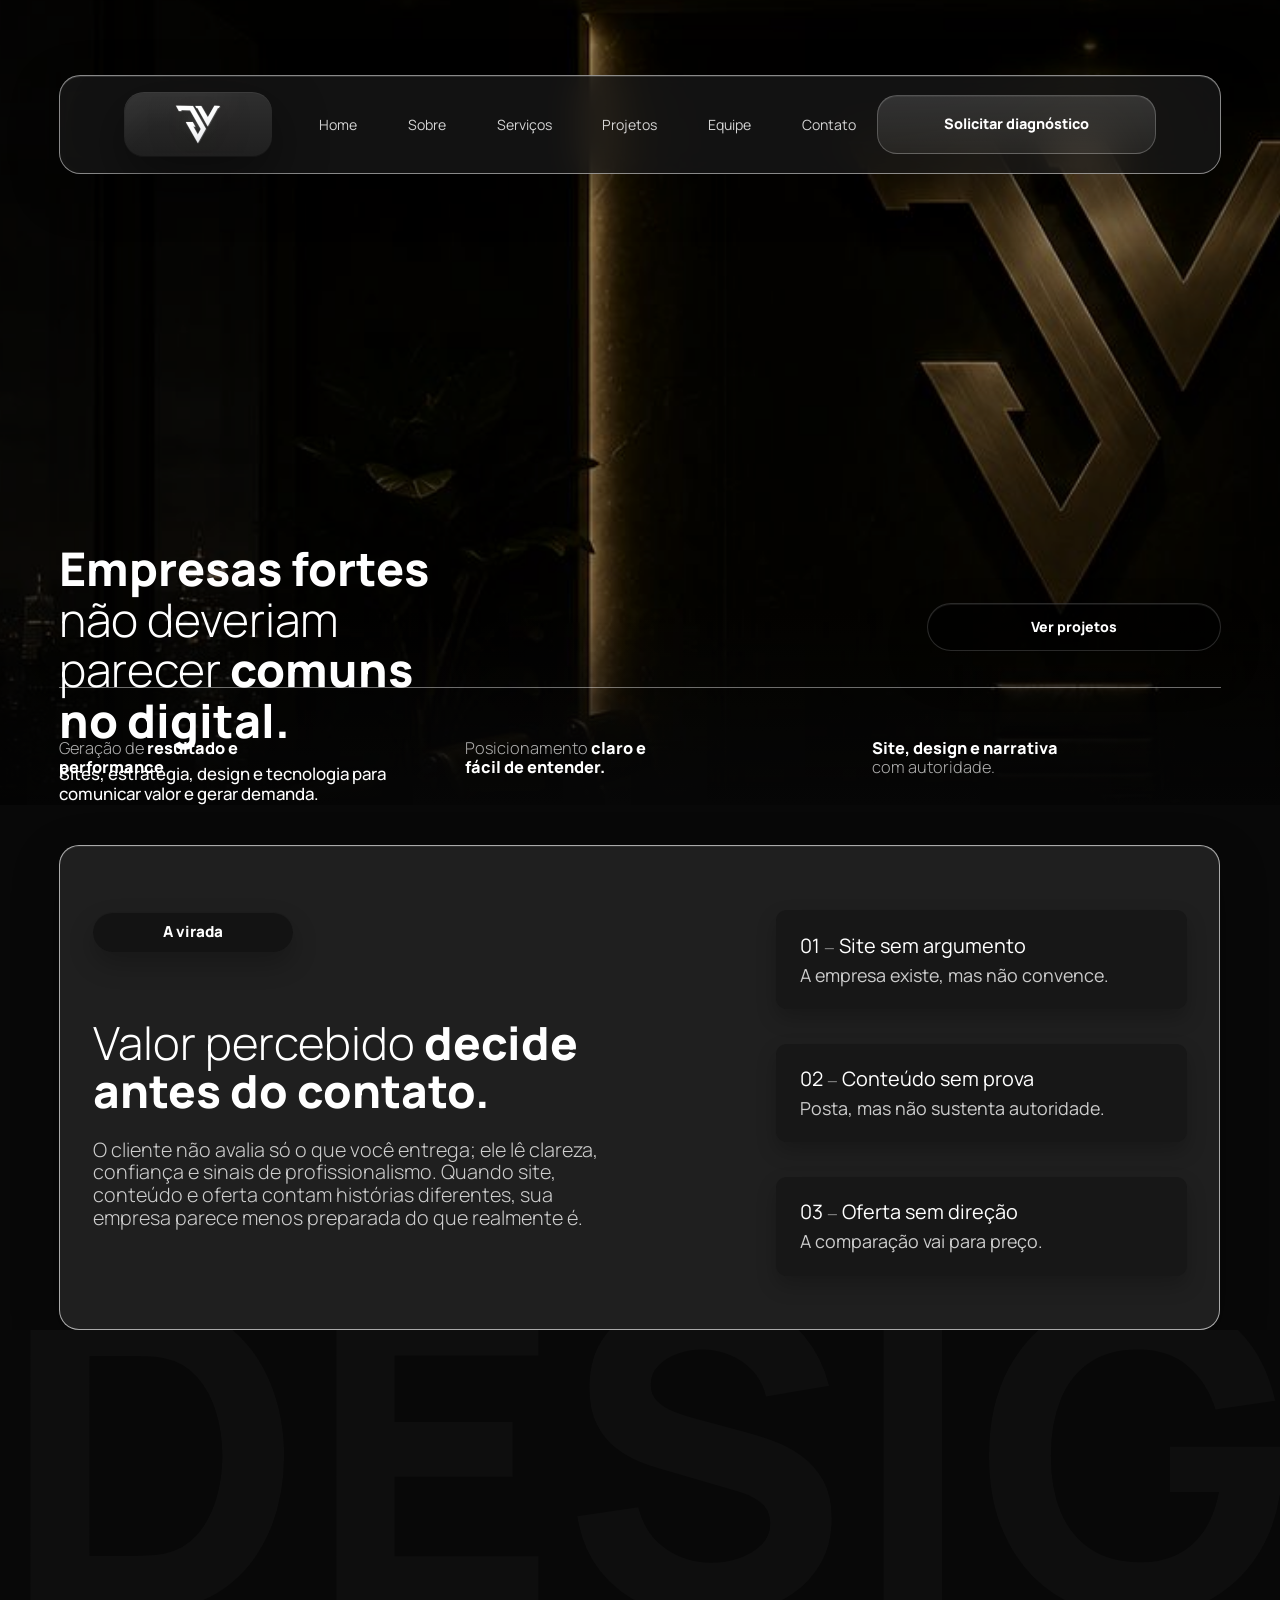
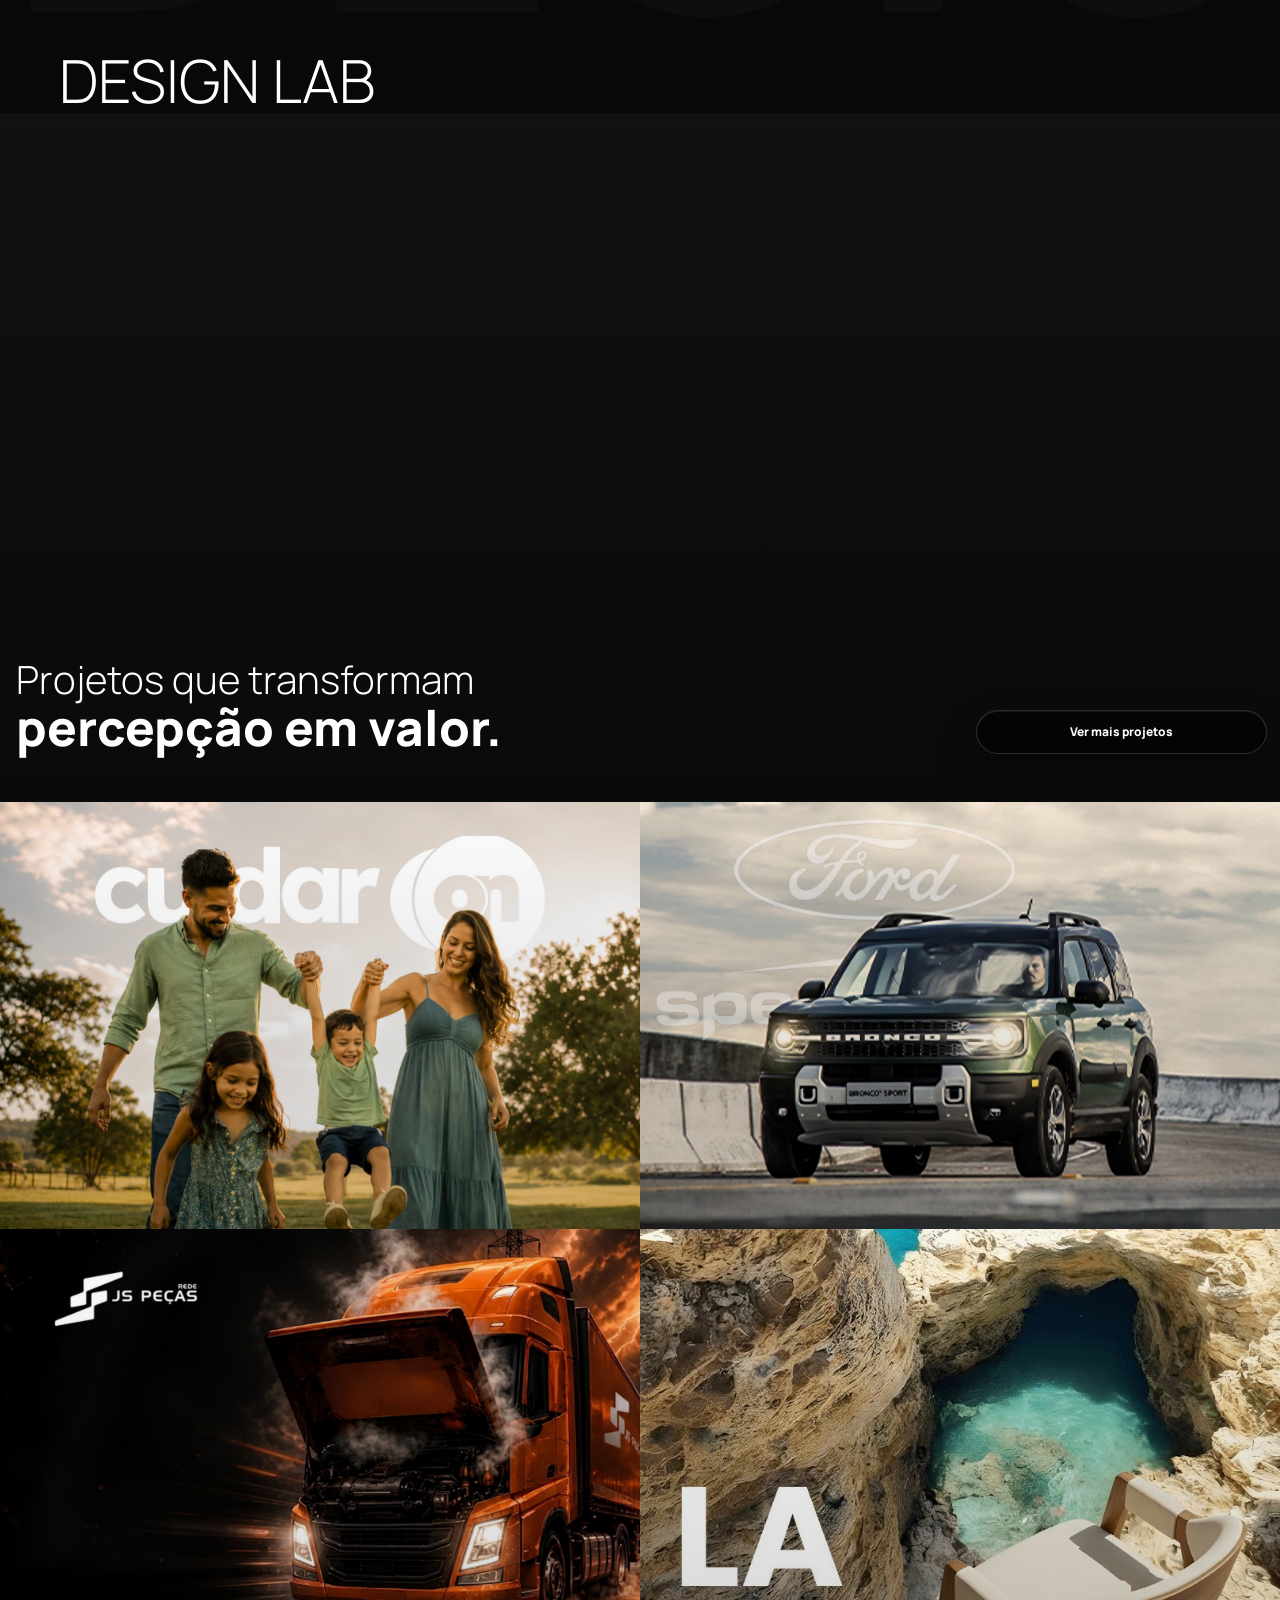
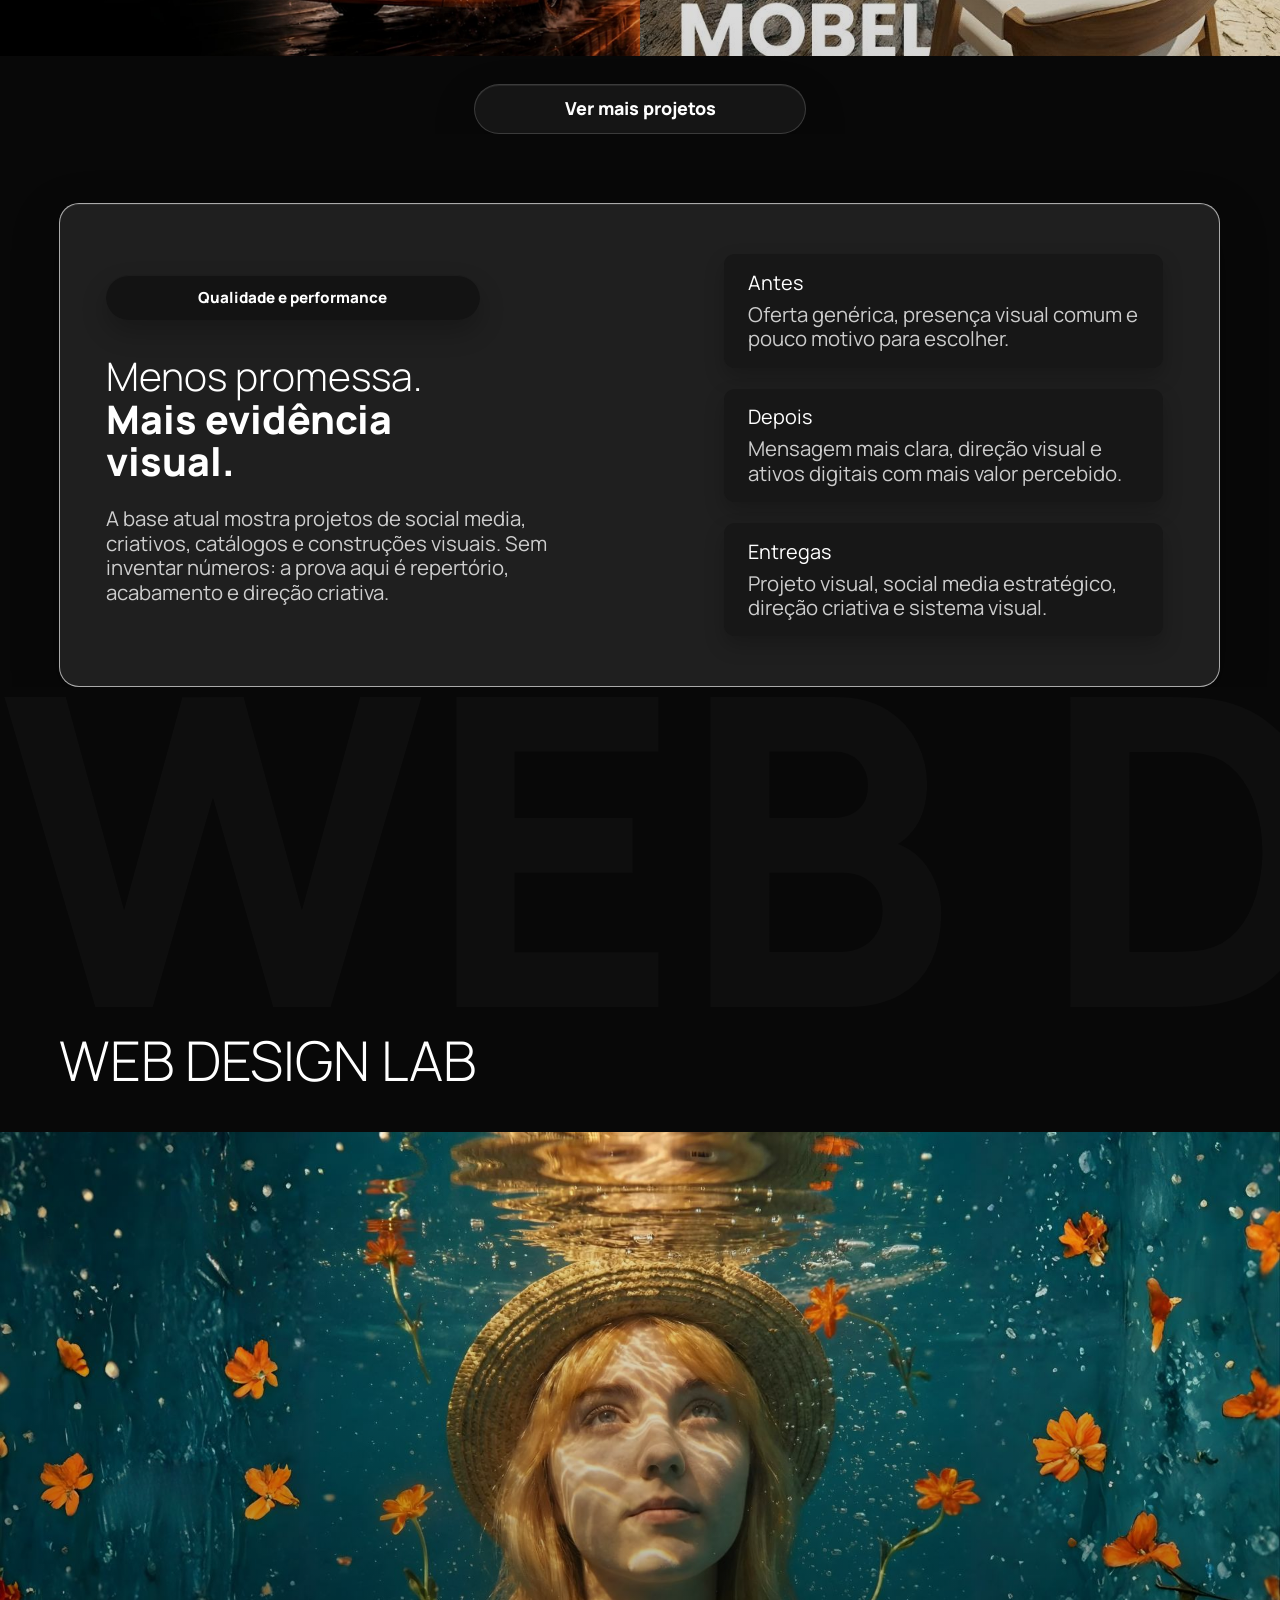
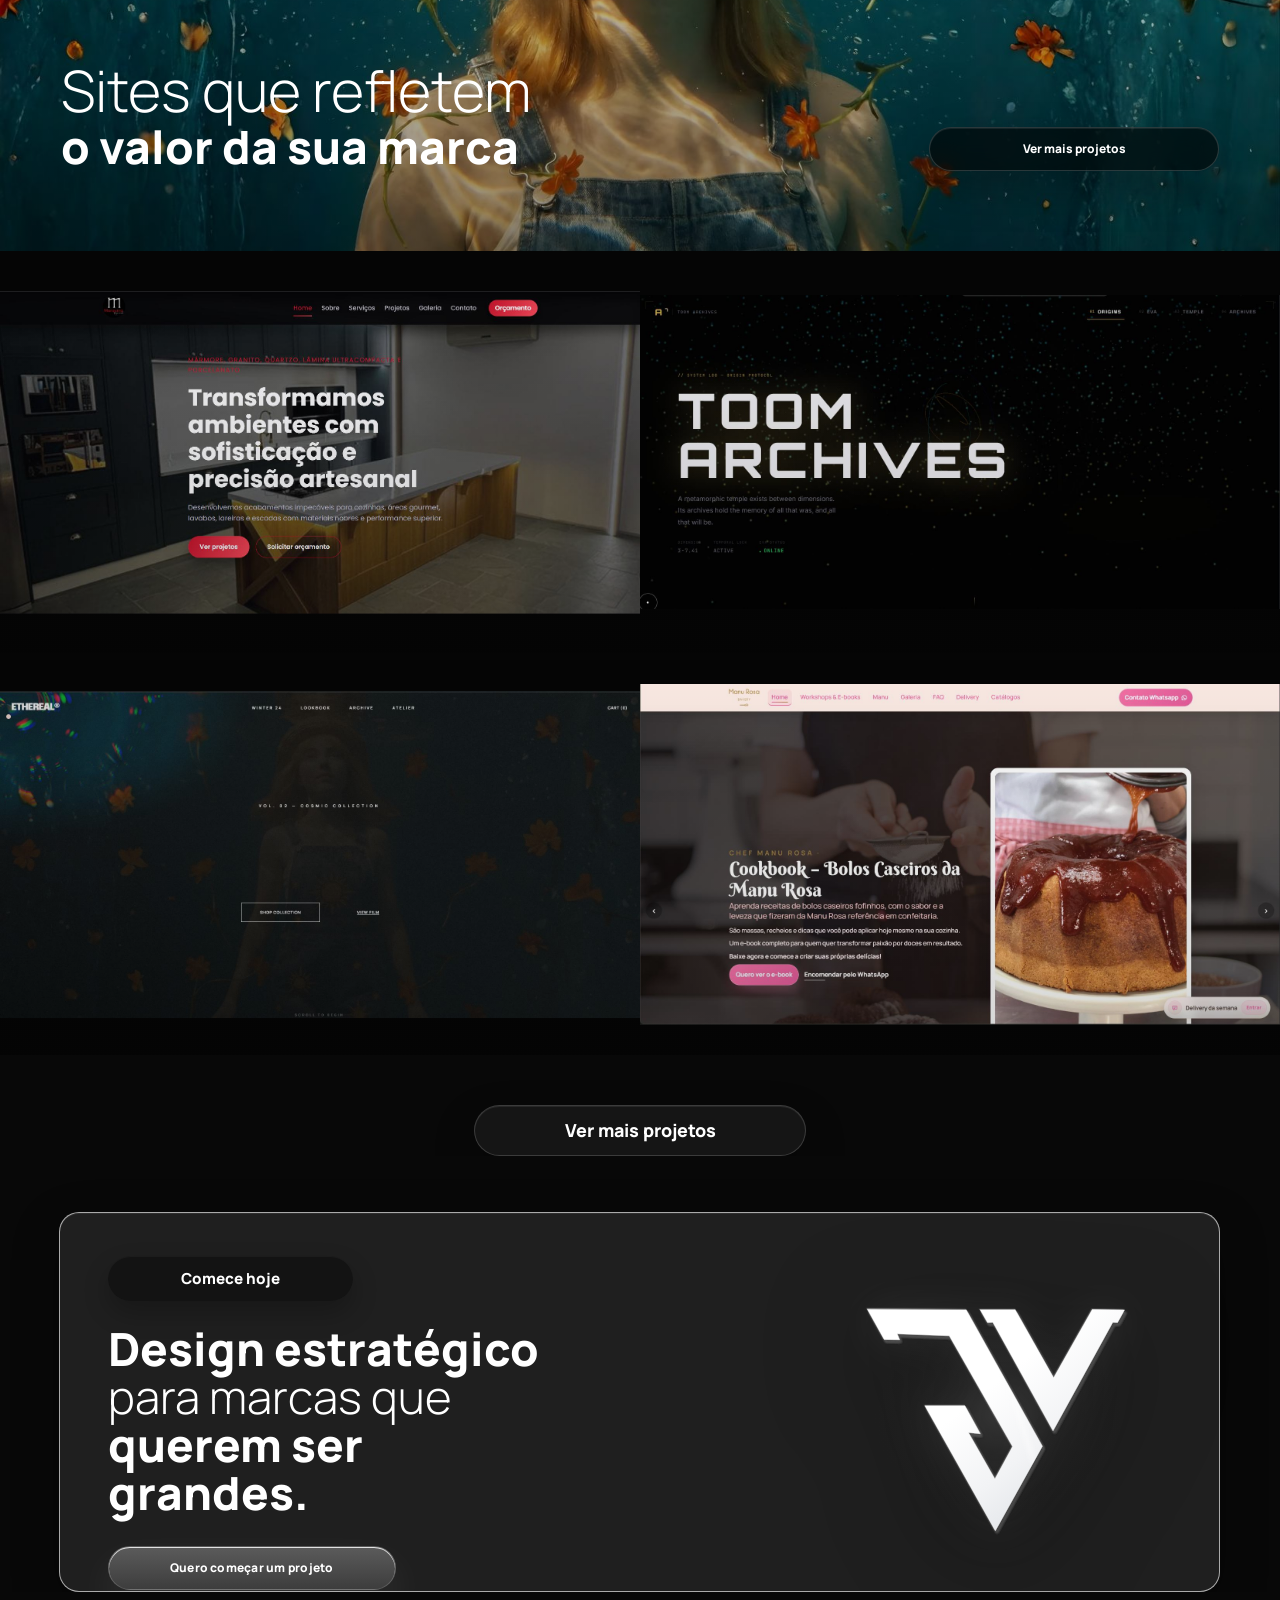
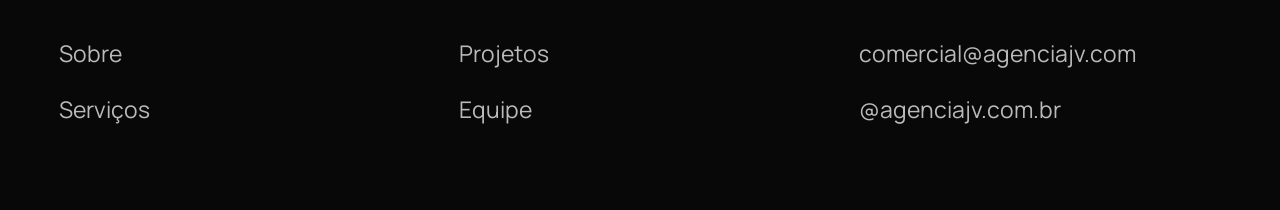
==== commit 18f4f236: "ajustes pagina de contato" ====
--- a/index.html
+++ b/index.html
@@ -49,7 +49,7 @@
     <header class="site-header">
         <div class="container">
             <div class="header-inner">
-                <a class="brand-badge" href="./index.html" aria-label="JV Digital - página inicial">
+                <a class="brand-badge" href="/index.html" aria-label="JV Digital - página inicial">
                     <span class="brand-badge__media">
                         <img src="./assets/img/logo-jv-preloader.svg" alt="JV Digital" class="brand-badge__logo">
                     </span>
@@ -64,14 +64,14 @@
                     <span></span>
                 </button>
                 <nav class="main-nav" id="mainNav" aria-label="Principal">
-                    <a href="index.html" aria-current="page">Home</a>
-                    <a href="sobre.html">Sobre</a>
-                    <a href="servicos.html">Serviços</a>
-                    <a href="projetos.html">Projetos</a>
-                    <a href="equipe.html">Equipe</a>
-                    <a href="contato.html">Contato</a>
+                    <a href="/index.html" aria-current="page">Home</a>
+                    <a href="/sobre.html">Sobre</a>
+                    <a href="/servicos.html">Serviços</a>
+                    <a href="/projetos.html">Projetos</a>
+                    <a href="/equipe.html">Equipe</a>
+                    <a href="/contato.html">Contato</a>
                 </nav>
-                <a href="./contato.html#projeto" class="header-cta" aria-label="Ir para o formulário para começar um projeto com a JV Digital">Solicitar diagnóstico</a>
+                <a href="/contato.html#projeto" class="header-cta" aria-label="Ir para o formulário para começar um projeto com a JV Digital">Solicitar diagnóstico</a>
             </div>
         </div>
     </header>
@@ -83,7 +83,7 @@
                     <h1><strong>Empresas fortes</strong> não deveriam parecer <strong>comuns no digital.</strong></h1>
                     <p>Sites, estratégia, design e tecnologia para comunicar valor e gerar demanda.</p>
                 </div>
-                <a href="./projetos.html" class="home-hero__project-btn" data-reveal>Ver projetos</a>
+                <a href="/projetos.html" class="home-hero__project-btn" data-reveal>Ver projetos</a>
                 <div class="home-hero__metrics" data-reveal aria-label="Pilares de atuação da JV Digital">
                     <p>Geração de <strong>resultado e performance</strong></p>
                     <p>Posicionamento <strong>claro e fácil de entender.</strong></p>
@@ -150,7 +150,7 @@
                 </a>
             </div>
             <div class="home-lab__action" data-reveal>
-                <a href="./projetos.html" class="home-pill-link">Ver mais projetos</a>
+                <a href="/projetos.html" class="home-pill-link">Ver mais projetos</a>
             </div>
         </section>
 
@@ -209,7 +209,7 @@
                 </a>
             </div>
             <div class="home-lab__action" data-reveal>
-                <a href="./projetos.html" class="home-pill-link">Ver mais projetos</a>
+                <a href="/projetos.html" class="home-pill-link">Ver mais projetos</a>
             </div>
         </section>
 
@@ -219,7 +219,7 @@
                     <div class="home-cta__content">
                         <span class="section-tag">Comece hoje</span>
                         <h2><strong>Design estratégico</strong> para marcas que <strong>querem ser grandes.</strong></h2>
-                        <a href="./contato.html#projeto" class="btn btn-primary">Quero começar um projeto</a>
+                        <a href="/contato.html#projeto" class="btn btn-primary">Quero começar um projeto</a>
                     </div>
                     <div class="home-cta__logo" aria-hidden="true">
                         <img src="./assets/img/logo-jv-preloader.svg" alt="" loading="lazy" decoding="async">
@@ -233,15 +233,15 @@
         <div class="container">
             <div class="home-footer__grid" data-reveal>
                 <nav class="home-footer__links" aria-label="Links do rodapé">
-                    <a href="sobre.html">Sobre</a>
-                    <a href="servicos.html">Serviços</a>
+                    <a href="/sobre.html">Sobre</a>
+                    <a href="/servicos.html">Serviços</a>
                 </nav>
                 <nav class="home-footer__links" aria-label="Projetos e equipe">
-                    <a href="projetos.html">Projetos</a>
-                    <a href="equipe.html">Equipe</a>
+                    <a href="/projetos.html">Projetos</a>
+                    <a href="/equipe.html">Equipe</a>
                 </nav>
                 <div class="home-footer__contact">
-                    <a href="mailto:jvmarketingdigital02@gmail.com">jvmarketingdigital02@gmail.com</a>
+                    <a href="mailto:comercial@agenciajv.com">comercial@agenciajv.com</a>
                     <a href="https://www.instagram.com/agenciajv.com.br/" target="_blank" rel="noopener noreferrer">@agenciajv.com.br</a>
                 </div>
             </div>
